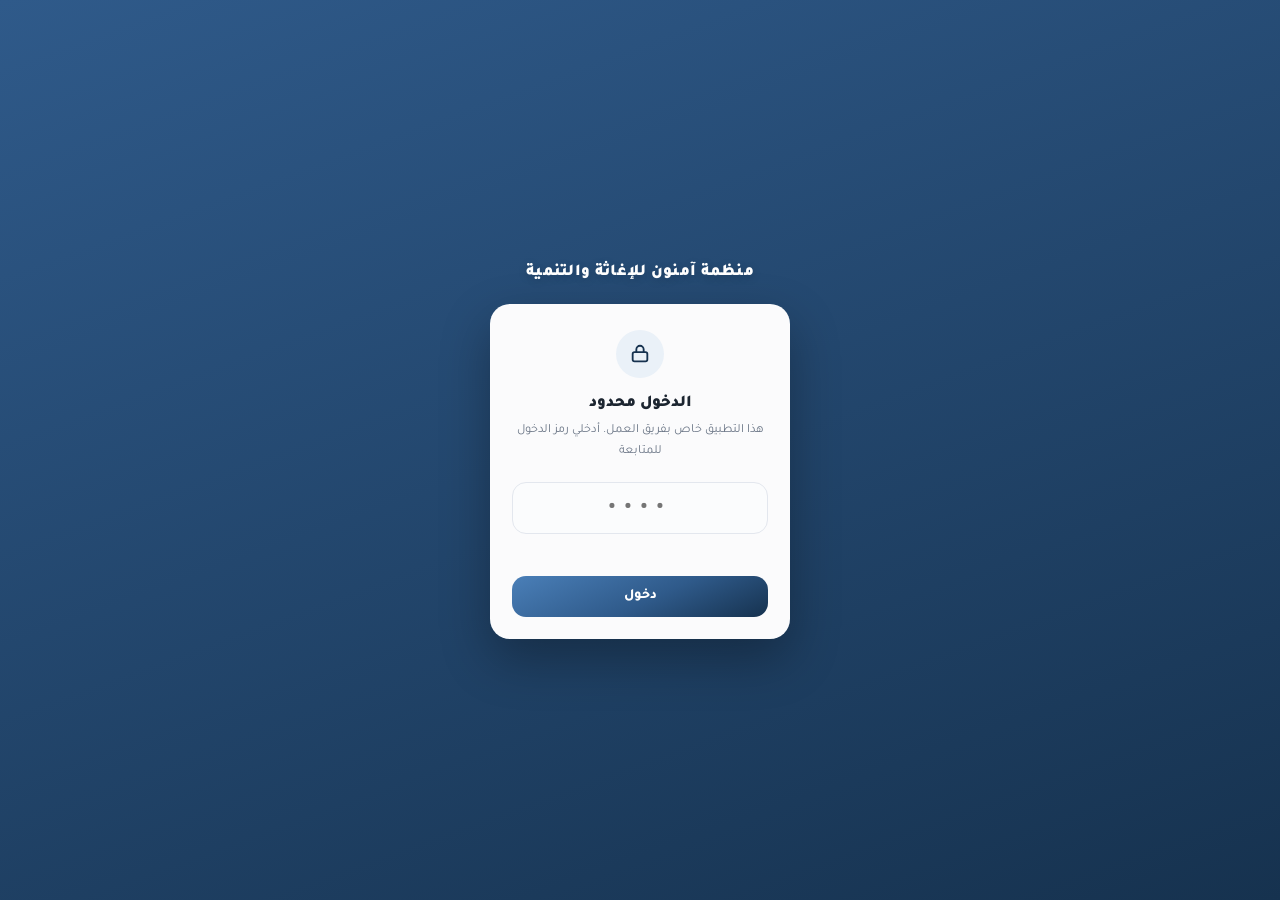
==== تطبيق/index.html @ 4a20dfb5 "Add files via upload" ====
<!DOCTYPE html>
<html lang="ar" dir="rtl">
<head>
<meta charset="UTF-8">
<meta name="viewport" content="width=device-width, initial-scale=1.0, maximum-scale=1.0, user-scalable=no, viewport-fit=cover">
<script>
  // Some Android WebView wrappers don't fully honor the viewport meta tag on
  // first paint (or after rotation), which inflates text/fields far beyond
  // their intended CSS size. Re-asserting it defensively keeps sizing correct.
  (function(){
    function lockViewport(){
      var vp = document.querySelector('meta[name="viewport"]');
      if(vp) vp.setAttribute('content', 'width=device-width, initial-scale=1.0, maximum-scale=1.0, user-scalable=no, viewport-fit=cover');
    }
    lockViewport();
    document.addEventListener('DOMContentLoaded', lockViewport);
    window.addEventListener('load', lockViewport);
    window.addEventListener('resize', lockViewport);
    window.addEventListener('orientationchange', lockViewport);
  })();
</script>
<title>سجل الحالات الاسعافية</title>
<link rel="manifest" href="./manifest.json">
<meta name="theme-color" content="#2f5a8a">
<link rel="apple-touch-icon" href="[data-uri]">
<meta name="apple-mobile-web-app-capable" content="yes">
<meta name="mobile-web-app-capable" content="yes">
<meta name="apple-mobile-web-app-status-bar-style" content="black-translucent">
<meta name="apple-mobile-web-app-title" content="سجل الحالات">
<style>
  @import url('https://fonts.googleapis.com/css2?family=Tajawal:wght@400;500;700;900&display=swap');

  :root{
    --color-primary:#2f5a8a;
    --color-primary-dark:#16324f;
    --color-primary-light:#4a7fb8;
    --color-primary-soft:#eaf1f8;
    --color-accent-gold:#b8862e;
    --color-accent-gold-soft:#faf1de;
    --color-bg:#f2f4f8;
    --color-card:#ffffff;
    --color-border:#e3e7ee;
    --color-text:#1c2530;
    --color-text-muted:#6b7686;
    --color-danger:#c1443a;
    --color-danger-soft:#fbeae8;
    --color-transfer:#a9761e;
    --color-transfer-soft:#fbf1de;
    --radius-lg:20px;
    --radius-md:14px;
    --radius-sm:10px;
    --shadow-card:0 3px 14px rgba(22,50,79,0.07), 0 1px 3px rgba(22,50,79,0.05);
    --shadow-elevated:0 18px 44px rgba(22,50,79,0.18), 0 4px 14px rgba(22,50,79,0.10);
    --shadow-focus:0 0 0 3.5px rgba(47,90,138,0.14);
    --ease-smooth:cubic-bezier(0.4,0,0.2,1);
    --ease-spring:cubic-bezier(0.32,1.3,0.44,1);
    --ease-out:cubic-bezier(0.16,1,0.3,1);
  }

  *{box-sizing:border-box;}
  html,body{margin:0;padding:0;}
  html{
    -webkit-text-size-adjust:100%;
    -moz-text-size-adjust:100%;
    -ms-text-size-adjust:100%;
    text-size-adjust:100%;
  }
  body{
    font-family:'Tajawal', 'Segoe UI', sans-serif;
    background:var(--color-bg);
    color:var(--color-text);
    min-height:100vh;
    -webkit-tap-highlight-color:transparent;
    overscroll-behavior-y:contain;
  }
  button, .radio-option, .select-trigger, .tab-btn, .dd-option{
    touch-action:manipulation;
    -webkit-tap-highlight-color:transparent;
    user-select:none;
    -webkit-user-select:none;
  }
  @media (prefers-reduced-motion: reduce){
    *{animation-duration:0.001ms !important; transition-duration:0.001ms !important;}
  }

  .app{
    max-width:520px;
    margin:0 auto;
    min-height:100vh;
    background:var(--color-bg);
    display:flex;
    flex-direction:column;
  }

  /* Header */
  .header{
    background:linear-gradient(160deg, var(--color-primary) 0%, var(--color-primary-dark) 100%);
    padding:clamp(16px,5vw,22px) clamp(14px,4.5vw,20px) clamp(18px,5vw,22px);
    color:#fff;
    position:relative;
    overflow:hidden;
    border-radius:0 0 var(--radius-lg) var(--radius-lg);
    box-shadow:0 8px 24px rgba(22,50,79,0.22);
  }
  .header::before{
    content:"";
    position:absolute;
    inset:0;
    background:
      radial-gradient(circle at 92% -12%, rgba(184,134,46,0.28), transparent 55%),
      radial-gradient(circle at -10% 110%, rgba(255,255,255,0.08), transparent 50%);
    pointer-events:none;
  }
  .header-row{
    display:flex;
    align-items:center;
    justify-content:space-between;
    gap:12px;
    position:relative;
  }
  .header-titles h1{
    margin:0;
    font-size:clamp(15.5px,4.6vw,19px);
    font-weight:900;
    letter-spacing:0.2px;
  }
  .header-titles p{
    margin:5px 0 0;
    font-size:clamp(12px,3.6vw,15px);
    font-weight:650;
    color:rgba(255, 255, 255, 0.85);
  }
  .header-badge{
    width:32px;
    height:32px;
    border-radius:50%;
    background:#fff;
    display:flex;
    align-items:center;
    justify-content:center;
    flex-shrink:0;
    box-shadow:0 3px 10px rgba(0,0,0,0.18);
    cursor:pointer;
    user-select:none;
    -webkit-tap-highlight-color:transparent;
    transition:transform 0.15s var(--ease-smooth);
  }
  .header-badge:active{transform:scale(0.92);}
  .header-badge span{
    width:8px;
    height:8px;
    border-radius:50%;
    background:var(--color-accent-gold);
  }

  /* Install-app button — hidden until the browser signals the app can be installed */
  .install-badge{
    display:none;
    align-items:center;
    gap:5px;
    background:rgba(255,255,255,0.14);
    border:1px solid rgba(255,255,255,0.32);
    color:#fff;
    font-family:inherit;
    font-size:11px;
    font-weight:700;
    padding:7px 11px;
    border-radius:999px;
    cursor:pointer;
    flex-shrink:0;
    -webkit-tap-highlight-color:transparent;
    transition:transform 0.15s var(--ease-smooth), background 0.15s var(--ease-smooth);
  }
  .install-badge.show{display:flex;}
  .install-badge:active{transform:scale(0.94); background:rgba(255,255,255,0.24);}
  .install-badge svg{width:14px; height:14px; flex-shrink:0;}

  /* Bottom navigation (thumb-reach, native-app pattern) */
  .bottom-nav{
    position:fixed;
    bottom:0;
    left:0;
    right:0;
    max-width:520px;
    margin:0 auto;
    display:flex;
    gap:4px;
    background:rgba(255,255,255,0.96);
    backdrop-filter:blur(14px);
    -webkit-backdrop-filter:blur(14px);
    border-top:1px solid var(--color-border);
    box-shadow:0 -8px 28px rgba(22,50,79,0.12);
    padding:7px 10px calc(7px + env(safe-area-inset-bottom));
    z-index:80;
  }
  .tab-indicator{
    position:absolute;
    top:6px;
    bottom:6px;
    left:0;
    width:0;
    border-radius:14px;
    background:var(--color-primary-soft);
    transition:transform 0.32s var(--ease-spring), width 0.32s var(--ease-spring);
    will-change:transform;
    z-index:0;
  }
  .tab-btn{
    flex:1;
    position:relative;
    z-index:1;
    display:flex;
    flex-direction:column;
    align-items:center;
    justify-content:center;
    gap:2px;
    border:none;
    background:transparent;
    color:var(--color-text-muted);
    font-family:inherit;
    font-size:9.5px;
    font-weight:700;
    padding:6px 4px 5px;
    border-radius:14px;
    cursor:pointer;
    transition:color 0.25s var(--ease-smooth), transform 0.15s var(--ease-smooth);
  }
  .tab-btn svg{
    width:18px;
    height:18px;
    stroke:currentColor;
    transition:transform 0.28s var(--ease-spring);
  }
  .tab-btn:active{transform:scale(0.94);}
  .tab-btn.active{color:var(--color-primary-dark);}
  .tab-btn.active svg{transform:translateY(-1px) scale(1.05);}

  /* Body */
  .body{
    flex:1;
    padding:clamp(16px,4.6vw,20px) clamp(12px,3.6vw,16px) calc(88px + env(safe-area-inset-bottom));
    position:relative;
    overflow-x:hidden;
  }
  .screen{display:none;}
  .screen.active{
    display:block;
    animation:screen-in-fade 0.3s var(--ease-out);
  }
  .screen.active.dir-forward{animation:screen-in-forward 0.32s var(--ease-out);}
  .screen.active.dir-back{animation:screen-in-back 0.32s var(--ease-out);}
  @keyframes screen-in-fade{
    from{opacity:0; transform:translateY(10px);}
    to{opacity:1; transform:translateY(0);}
  }
  @keyframes screen-in-forward{
    from{opacity:0; transform:translateX(-18px);}
    to{opacity:1; transform:translateX(0);}
  }
  @keyframes screen-in-back{
    from{opacity:0; transform:translateX(18px);}
    to{opacity:1; transform:translateX(0);}
  }

  .card{
    background:var(--color-card);
    border:1px solid var(--color-border);
    border-radius:var(--radius-lg);
    padding:clamp(16px,4.6vw,20px) clamp(14px,4vw,18px);
    box-shadow:var(--shadow-card);
    transition:box-shadow 0.2s var(--ease-smooth);
  }

  .field{margin-bottom:14px;}
  .field:last-child{margin-bottom:0;}
  .field-label{
    display:block;
    font-size:clamp(10.5px,2.9vw,11.5px);
    font-weight:700;
    color:var(--color-primary-dark);
    margin-bottom:6px;
    letter-spacing:0.1px;
  }
  .field input[type="text"],
  .field input[type="number"],
  .field input[type="date"],
  .field select,
  .field textarea{
    width:100%;
    font-family:inherit;
    font-size:clamp(12px,3.3vw,13.5px);
    color:var(--color-text);
    background:#fbfcfd;
    border:1.5px solid var(--color-border);
    border-radius:var(--radius-md);
    padding:clamp(8px,2.4vw,10px) clamp(9px,2.6vw,11px);
    outline:none;
    transition:border-color 0.18s var(--ease-smooth), background 0.18s var(--ease-smooth), box-shadow 0.18s var(--ease-smooth);
  }
  .field textarea{resize:vertical; min-height:64px; line-height:1.5;}
  .field input:focus,
  .field select:focus,
  .field textarea:focus{
    border-color:var(--color-primary);
    background:#fff;
    box-shadow:var(--shadow-focus);
  }
  .field select{
    appearance:none;
    -webkit-appearance:none;
    background-image:url("data:image/svg+xml,%3Csvg xmlns='http://www.w3.org/2000/svg' width='14' height='9' viewBox='0 0 14 9'%3E%3Cpath d='M1 1L7 7L13 1' stroke='%236b7686' stroke-width='1.8' fill='none' stroke-linecap='round' stroke-linejoin='round'/%3E%3C/svg%3E");
    background-repeat:no-repeat;
    background-position:left 13px center;
    padding-left:34px;
  }

  /* ---------- custom select trigger (replaces native <select> UI) ---------- */
  .select-trigger{
    width:100%;
    display:flex;
    align-items:center;
    justify-content:space-between;
    gap:10px;
    font-family:inherit;
    font-size:clamp(12px,3.3vw,13.5px);
    text-align:right;
    color:var(--color-text);
    background:#fbfcfd;
    border:1.5px solid var(--color-border);
    border-radius:var(--radius-md);
    padding:clamp(8px,2.4vw,10px) clamp(9px,2.6vw,11px);
    cursor:pointer;
    transition:border-color 0.2s var(--ease-smooth), background 0.2s var(--ease-smooth),
               box-shadow 0.2s var(--ease-smooth), transform 0.12s var(--ease-smooth);
  }
  .select-trigger:active{transform:scale(0.99);}
  .select-trigger.open{
    border-color:var(--color-primary);
    background:#fff;
    box-shadow:var(--shadow-focus);
  }
  .select-trigger .st-value{
    flex:1;
    overflow:hidden;
    text-overflow:ellipsis;
    white-space:nowrap;
    font-weight:500;
  }
  .select-trigger .st-value.placeholder{
    color:var(--color-text-muted);
    font-weight:400;
  }
  .select-trigger .st-chevron{
    width:14px;
    height:9px;
    flex-shrink:0;
    background-image:url("data:image/svg+xml,%3Csvg xmlns='http://www.w3.org/2000/svg' width='14' height='9' viewBox='0 0 14 9'%3E%3Cpath d='M1 1L7 7L13 1' stroke='%236b7686' stroke-width='1.8' fill='none' stroke-linecap='round' stroke-linejoin='round'/%3E%3C/svg%3E");
    background-repeat:no-repeat;
    background-position:center;
    transition:transform 0.28s var(--ease-smooth);
  }
  .select-trigger.open .st-chevron{transform:rotate(180deg);}

  /* ---------- free-text combo field (typeable input + separate arrow field showing saved suggestions) ---------- */
  .combo-input-wrap{
    position:relative;
    display:flex;
    align-items:stretch;
    gap:8px;
  }
  .field .combo-input-wrap input[type="text"]{
    flex:1 1 auto;
    min-width:0;
  }
  .combo-arrow-btn{
    position:static;
    flex:0 0 auto;
    width:46px;
    border:1.5px solid var(--color-border);
    background:#fbfcfd;
    cursor:pointer;
    display:flex;
    align-items:center;
    justify-content:center;
    border-radius:var(--radius-md);
    padding:0;
    transition:border-color 0.18s var(--ease-smooth), background 0.18s var(--ease-smooth), box-shadow 0.18s var(--ease-smooth);
  }
  .combo-arrow-btn:active{background:var(--color-primary-soft); transform:scale(0.97);}
  .combo-arrow-btn.open{
    border-color:var(--color-primary);
    background:#fff;
    box-shadow:var(--shadow-focus);
  }
  .combo-arrow-btn .st-chevron{
    width:16px;
    height:11px;
    flex-shrink:0;
    background-image:url("data:image/svg+xml,%3Csvg xmlns='http://www.w3.org/2000/svg' width='16' height='11' viewBox='0 0 16 11'%3E%3Cpath d='M1 1L8 8L15 1' stroke='%232f5a8a' stroke-width='2.4' fill='none' stroke-linecap='round' stroke-linejoin='round'/%3E%3C/svg%3E");
    background-repeat:no-repeat;
    background-position:center;
    transition:transform 0.28s var(--ease-smooth);
  }
  .combo-arrow-btn.open .st-chevron{transform:rotate(180deg);}

  /* ---------- inline anchored dropdown (attached to its field, no popup / no search) ---------- */
  .field{position:relative;}
  .dd-panel{
    position:absolute;
    bottom:calc(100% + 6px);
    top:auto;
    left:0;
    right:0;
    background:var(--color-card);
    border:1.5px solid var(--color-border);
    border-radius:var(--radius-md);
    box-shadow:var(--shadow-elevated);
    z-index:60;
    max-height:0;
    opacity:0;
    overflow:hidden;
    pointer-events:none;
    transform:translateY(6px) scaleY(0.96);
    transform-origin:bottom center;
    transition:max-height 0.24s var(--ease-out), opacity 0.18s var(--ease-smooth), transform 0.22s var(--ease-spring);
  }
  .dd-panel.open{
    max-height:252px;
    opacity:1;
    pointer-events:auto;
    transform:translateY(0) scaleY(1);
    overflow-y:auto;
    -webkit-overflow-scrolling:touch;
  }
  .dd-list{padding:6px;}
  .dd-option{
    display:flex;
    align-items:center;
    justify-content:space-between;
    gap:10px;
    padding:10px 10px;
    border-radius:var(--radius-sm);
    font-size:13.5px;
    font-weight:600;
    color:var(--color-text);
    cursor:pointer;
    transition:background 0.15s var(--ease-smooth), transform 0.1s var(--ease-smooth);
  }
  .dd-option:active{transform:scale(0.98);}
  .dd-option.selected{
    background:var(--color-primary-soft);
    color:var(--color-primary-dark);
    font-weight:800;
  }
  .dd-option .st-check{
    width:15px;
    height:15px;
    flex-shrink:0;
    color:var(--color-primary);
    font-weight:900;
    font-size:14px;
    display:flex;
    align-items:center;
    justify-content:center;
    opacity:0;
    transform:scale(0.5);
    transition:opacity 0.15s var(--ease-smooth), transform 0.2s var(--ease-spring);
  }
  .dd-option.selected .st-check{opacity:1; transform:scale(1);}

  .radio-group{
    display:flex;
    flex-wrap:wrap;
    justify-content:space-between;
    gap:8px;
  }
  .radio-option{
    flex:1 1 84px;
    min-width:0;
    display:flex;
    align-items:center;
    justify-content:center;
    gap:6px;
    padding:clamp(7px,2.2vw,9px) clamp(3px,1.2vw,5px);
    border:1.5px solid var(--color-border);
    border-radius:var(--radius-md);
    cursor:pointer;
    font-size:clamp(11px,3.1vw,12.5px);
    font-weight:700;
    color:var(--color-text-muted);
    background:#fbfcfd;
    transition:border-color 0.2s var(--ease-smooth), background 0.2s var(--ease-smooth),
               color 0.2s var(--ease-smooth), box-shadow 0.2s var(--ease-smooth),
               transform 0.12s var(--ease-smooth);
  }
  .radio-option:active{transform:scale(0.96);}
  .radio-option input{accent-color:var(--color-primary); width:13px; height:13px; margin:0;}
  .radio-option.checked{
    border-color:var(--color-primary);
    background:var(--color-primary-soft);
    color:var(--color-primary-dark);
    box-shadow:var(--shadow-focus);
  }

  /* ---------- shift filter chips (records screen) — same visual style as the shift radio-options ---------- */
  .filter-chip-row{
    display:flex;
    flex-wrap:wrap;
    gap:8px;
    margin-bottom:14px;
  }
  .filter-chip-row .radio-option{
    flex:0 1 auto;
    padding:clamp(7px,2.2vw,9px) clamp(12px,3.2vw,16px);
  }

  .field-hint{
    font-size:11.5px;
    color:var(--color-text-muted);
    margin-top:6px;
  }

  .transfer-field{
    margin-top:16px;
  }

  .btn{
    width:100%;
    font-family:inherit;
    font-size:clamp(13.5px,3.8vw,15px);
    font-weight:800;
    padding:clamp(12px,3.4vw,14px);
    border-radius:var(--radius-md);
    border:none;
    cursor:pointer;
    display:flex;
    align-items:center;
    justify-content:center;
    gap:8px;
    transition:filter 0.15s var(--ease-smooth), transform 0.12s var(--ease-smooth), box-shadow 0.2s var(--ease-smooth);
  }
  .btn:active{transform:scale(0.98);}
  .btn-save{
    background:linear-gradient(155deg, var(--color-primary-light) 0%, var(--color-primary) 55%, var(--color-primary-dark) 100%);
    color:#fff;
    margin-top:22px;
    box-shadow:0 8px 20px rgba(22,50,79,0.28);
  }
  .btn-save:hover{filter:brightness(1.06);}
  .btn-save:active{box-shadow:0 4px 10px rgba(22,50,79,0.24);}
  .btn-save:disabled{opacity:0.6; cursor:not-allowed; box-shadow:none;}

  .footer-row{
    display:flex;
    align-items:center;
    justify-content:space-between;
    gap:12px;
    margin-top:16px;
    flex-wrap:wrap;
  }
  .btn-export{
    flex:1;
    min-width:150px;
    background:#fff;
    color:var(--color-accent-gold);
    border:1.5px solid var(--color-accent-gold);
    font-size:clamp(12px,3.4vw,13.5px);
    padding:clamp(9px,2.6vw,11px) clamp(8px,2.4vw,10px);
  }
  .btn-export:hover{background:var(--color-accent-gold-soft);}
  .count-pill{
    font-size:12px;
    font-weight:700;
    color:var(--color-text-muted);
    white-space:nowrap;
  }
  .count-pill b{color:var(--color-primary-dark); font-size:14px;}

  .export-note{
    font-size:11px;
    color:var(--color-text-muted);
    text-align:center;
    margin-top:10px;
    line-height:1.6;
  }

  .toast{
    position:fixed;
    bottom:calc(84px + env(safe-area-inset-bottom));
    left:50%;
    transform:translateX(-50%) translateY(16px) scale(0.96);
    background:var(--color-primary-dark);
    color:#fff;
    font-size:13.5px;
    font-weight:700;
    padding:13px 24px;
    border-radius:999px;
    box-shadow:0 10px 28px rgba(22,50,79,0.35);
    opacity:0;
    pointer-events:none;
    transition:opacity 0.28s var(--ease-smooth), transform 0.28s var(--ease-spring);
    z-index:90;
    white-space:nowrap;
    max-width:90vw;
    overflow:hidden;
    text-overflow:ellipsis;
  }
  .toast.show{
    opacity:1;
    transform:translateX(-50%) translateY(0) scale(1);
  }

  /* ---------- success micro-interaction (brief checkmark burst after saving) ---------- */
  .success-burst{
    position:fixed;
    inset:0;
    z-index:500;
    display:flex;
    flex-direction:column;
    align-items:center;
    justify-content:center;
    gap:14px;
    background:rgba(10,16,24,0);
    pointer-events:none;
    opacity:0;
    transition:opacity 0.25s var(--ease-smooth), background 0.25s var(--ease-smooth);
  }
  .success-burst.show{
    opacity:1;
    background:rgba(10,16,24,0.28);
  }
  .success-burst-circle{
    width:78px;
    height:78px;
    border-radius:50%;
    background:linear-gradient(150deg, var(--color-primary-light) 0%, var(--color-primary) 60%, var(--color-primary-dark) 100%);
    display:flex;
    align-items:center;
    justify-content:center;
    box-shadow:0 14px 32px rgba(22,50,79,0.35);
    transform:scale(0.5);
    transition:transform 0.4s var(--ease-spring);
  }
  .success-burst.show .success-burst-circle{transform:scale(1);}
  .success-burst-circle svg{width:38px; height:38px;}
  .success-burst-check{
    stroke-dasharray:24;
    stroke-dashoffset:24;
    transition:stroke-dashoffset 0.35s var(--ease-out) 0.15s;
  }
  .success-burst.show .success-burst-check{stroke-dashoffset:0;}
  .success-burst-text{
    color:#fff;
    font-size:14px;
    font-weight:800;
    opacity:0;
    transform:translateY(4px);
    transition:opacity 0.3s var(--ease-smooth) 0.2s, transform 0.3s var(--ease-smooth) 0.2s;
  }
  .success-burst.show .success-burst-text{opacity:1; transform:translateY(0);}

  /* ---------- guaranteed export preview overlay (works even when native download/share fails inside a wrapped APK) ---------- */
  .export-preview-overlay{
    display:none;
    position:fixed;
    inset:0;
    background:rgba(10,16,24,0.94);
    backdrop-filter:blur(4px);
    z-index:400;
    flex-direction:column;
    opacity:0;
    transition:opacity 0.2s var(--ease-smooth);
  }
  .export-preview-overlay.show{display:flex;}
  .export-preview-overlay.show.in{opacity:1;}
  .export-preview-head{
    flex-shrink:0;
    display:flex;
    align-items:center;
    justify-content:space-between;
    padding:14px 16px;
    color:#fff;
  }
  .export-preview-head h2{margin:0; font-size:15px; font-weight:800;}
  .export-preview-close{
    background:rgba(255,255,255,0.14);
    border:none;
    color:#fff;
    width:32px;
    height:32px;
    border-radius:50%;
    font-size:15px;
    cursor:pointer;
    flex-shrink:0;
  }
  .export-preview-body{
    flex:1;
    min-height:0;
    display:flex;
    align-items:center;
    justify-content:center;
    padding:8px 14px;
    overflow:auto;
  }
  .export-preview-body img{
    max-width:100%;
    max-height:100%;
    border-radius:10px;
    box-shadow:0 10px 30px rgba(0,0,0,0.4);
  }
  .export-preview-body textarea{
    width:100%;
    height:100%;
    min-height:280px;
    resize:none;
    font-family:'Courier New', monospace;
    font-size:12.5px;
    direction:ltr;
    text-align:left;
    padding:14px;
    border-radius:10px;
    border:none;
    background:#fff;
    color:#1f2a22;
  }
  .export-preview-foot{
    flex-shrink:0;
    padding:14px 16px 22px;
    display:flex;
    flex-direction:column;
    gap:10px;
  }
  .export-preview-hint{
    color:rgba(255,255,255,0.82);
    font-size:12.5px;
    text-align:center;
    line-height:1.7;
  }
  .export-preview-actions{
    display:flex;
    gap:10px;
  }
  .export-preview-actions .btn{
    flex:1;
    margin:0;
  }
  .btn-preview-secondary{
    background:rgba(255,255,255,0.14);
    color:#fff;
  }

  /* ---------- group switcher (top of registration form) ---------- */
  .group-switch-card{
    background:var(--color-card);
    border:1px solid var(--color-border);
    border-radius:var(--radius-lg);
    padding:clamp(12px,3.6vw,14px) clamp(12px,3.6vw,14px) clamp(13px,4vw,16px);
    box-shadow:var(--shadow-card);
    margin-bottom:14px;
  }
  .group-switch-label{
    font-size:clamp(11.5px,3.1vw,12.5px);
    font-weight:700;
    color:var(--color-primary-dark);
    margin-bottom:10px;
  }
  .group-switch-grid{
    display:grid;
    grid-template-columns:1fr 1fr;
    gap:10px;
  }
  .group-box{
    display:flex;
    flex-direction:column;
    align-items:center;
    justify-content:center;
    gap:8px;
    text-align:center;
    padding:clamp(12px,3.6vw,16px) clamp(6px,2vw,8px);
    border-radius:var(--radius-md);
    border:1.5px solid var(--color-border);
    background:#fbfcfd;
    cursor:pointer;
    font-family:inherit;
    min-height:70px;
    transition:border-color 0.2s var(--ease-smooth), background 0.2s var(--ease-smooth),
               transform 0.12s var(--ease-smooth), box-shadow 0.2s var(--ease-smooth);
  }
  .group-box:active{transform:scale(0.97);}
  .group-box-check{
    width:20px;
    height:20px;
    border-radius:50%;
    border:1.5px solid var(--color-border);
    background:#fff;
    flex-shrink:0;
    display:flex;
    align-items:center;
    justify-content:center;
    color:#fff;
    font-size:11px;
    font-weight:900;
  }
  .group-box-title{
    font-size:clamp(12px,3.4vw,13px);
    font-weight:800;
    color:var(--color-text);
    line-height:1.35;
  }
  .group-box.active{
    border-color:var(--color-primary);
    background:var(--color-primary-soft);
    box-shadow:var(--shadow-focus);
  }
  .group-box.active .group-box-title{color:var(--color-primary-dark);}
  .group-box.active .group-box-check{
    border-color:var(--color-primary);
    background:var(--color-primary);
  }

  /* ---------- small sub-tabs (group filter on records / stats screens) ---------- */
  .subtabs{
    display:flex;
    gap:8px;
    margin-bottom:14px;
    flex-wrap:wrap;
  }
  .subtab-btn{
    flex:1;
    min-width:88px;
    border:1.5px solid var(--color-border);
    background:#fff;
    color:var(--color-text-muted);
    font-family:inherit;
    font-weight:800;
    font-size:12px;
    padding:9px 6px;
    border-radius:999px;
    cursor:pointer;
    transition:border-color 0.2s var(--ease-smooth), background 0.2s var(--ease-smooth), color 0.2s var(--ease-smooth), transform 0.12s var(--ease-smooth);
  }
  .subtab-btn:active{transform:scale(0.96);}
  .subtab-btn.active{
    background:var(--color-primary);
    border-color:var(--color-primary);
    color:#fff;
    box-shadow:0 4px 12px rgba(22,50,79,0.24);
  }
  .tag-chip.group-tag{
    background:var(--color-accent-gold-soft);
    color:var(--color-accent-gold);
    font-weight:800;
  }

  /* Stats screen */
  .stat-grid{
    display:grid;
    grid-template-columns:repeat(2,1fr);
    gap:10px;
    margin-bottom:16px;
  }
  .stat-tile{
    background:var(--color-card);
    border:1px solid var(--color-border);
    border-radius:var(--radius-md);
    padding:14px 12px;
    box-shadow:var(--shadow-card);
    transition:transform 0.15s var(--ease-smooth);
  }
  .stat-tile.total{
    grid-column:1 / -1;
    background:linear-gradient(150deg, var(--color-primary-light) 0%, var(--color-primary) 55%, var(--color-primary-dark) 100%);
    color:#fff;
    display:flex;
    align-items:center;
    justify-content:space-between;
    box-shadow:0 8px 20px rgba(22,50,79,0.24);
  }
  .stat-tile.total .stat-num{color:#fff; font-size:32px;}
  .stat-tile.total .stat-label{color:rgba(255,255,255,0.85);}
  .stat-num{
    font-size:24px;
    font-weight:900;
    color:var(--color-primary-dark);
    line-height:1.1;
  }
  .stat-label{
    font-size:12px;
    font-weight:600;
    color:var(--color-text-muted);
    margin-top:4px;
  }
  .stat-tile.healed .stat-num{color:var(--color-primary);}
  .stat-tile.transfer .stat-num{color:var(--color-transfer);}
  .stat-tile.rejected .stat-num{color:var(--color-danger);}

  .status-grid{
    grid-template-columns:repeat(3,1fr);
    gap:8px;
  }
  .status-grid .status-square{
    aspect-ratio:1/1.05;
    display:flex;
    flex-direction:column;
    align-items:center;
    justify-content:center;
    text-align:center;
    padding:8px 6px;
  }
  .status-grid .status-square .stat-num{font-size:22px;}
  .status-grid .status-square .stat-label{margin-top:5px;}
  .status-square-pct{
    margin-top:6px;
    font-size:11px;
    font-weight:800;
    color:#fff;
    padding:2px 9px;
    border-radius:999px;
  }

  .donut-card{
    display:flex;
    flex-direction:column;
    align-items:center;
    gap:18px;
    padding:22px 18px;
  }
  .donut-chart-holder{
    position:relative;
    flex-shrink:0;
    line-height:0;
  }
  .donut-center{
    position:absolute;
    inset:0;
    display:flex;
    flex-direction:column;
    align-items:center;
    justify-content:center;
  }
  .donut-center-num{
    font-size:28px;
    font-weight:900;
    color:var(--color-primary-dark);
    line-height:1.1;
  }
  .donut-center-label{
    font-size:11px;
    font-weight:700;
    color:var(--color-text-muted);
    margin-top:2px;
  }
  .donut-legend{
    display:flex;
    flex-direction:column;
    gap:11px;
    width:100%;
  }
  .donut-legend-row{
    display:flex;
    align-items:center;
    gap:9px;
    font-size:13.5px;
  }
  .donut-legend-dot{
    width:12px;
    height:12px;
    border-radius:50%;
    flex-shrink:0;
  }
  .donut-legend-label{
    flex:1;
    font-weight:700;
    color:var(--color-text);
    overflow:hidden;
    text-overflow:ellipsis;
    white-space:nowrap;
  }
  .donut-legend-value{
    font-weight:800;
    color:var(--color-primary-dark);
    white-space:nowrap;
    min-width:22px;
    text-align:center;
  }
  .donut-legend-pct{
    font-weight:800;
    font-size:12px;
    color:#fff;
    padding:3px 9px;
    border-radius:999px;
    min-width:46px;
    text-align:center;
    white-space:nowrap;
    flex-shrink:0;
  }

  .section-title{
    font-size:14px;
    font-weight:800;
    color:var(--color-primary-dark);
    margin:22px 0 10px;
    display:flex;
    align-items:center;
    gap:8px;
  }
  .section-title::before{
    content:"";
    width:4px;
    height:15px;
    background:var(--color-accent-gold);
    border-radius:3px;
    display:inline-block;
  }

  .bar-list{
    background:var(--color-card);
    border:1px solid var(--color-border);
    border-radius:var(--radius-lg);
    padding:14px 16px;
    box-shadow:var(--shadow-card);
  }
  .bar-row{margin-bottom:14px;}
  .bar-row:last-child{margin-bottom:0;}
  .bar-row-top{
    display:flex;
    justify-content:space-between;
    align-items:baseline;
    margin-bottom:6px;
    gap:10px;
  }
  .bar-row-name{
    font-size:13.5px;
    font-weight:700;
    color:var(--color-text);
    overflow:hidden;
    text-overflow:ellipsis;
    white-space:nowrap;
  }
  .bar-row-count{
    font-size:13px;
    font-weight:800;
    color:var(--color-primary-dark);
    flex-shrink:0;
  }
  .bar-track{
    height:8px;
    background:var(--color-primary-soft);
    border-radius:99px;
    overflow:hidden;
  }
  .bar-fill{
    height:100%;
    background:linear-gradient(90deg, var(--color-primary) 0%, var(--color-accent-gold) 100%);
    border-radius:99px;
    transition:width 0.4s ease;
  }

  .empty-state{
    text-align:center;
    padding:40px 20px;
    color:var(--color-text-muted);
  }
  .empty-state .emoji{font-size:34px; margin-bottom:10px;}
  .empty-state p{font-size:13.5px; margin:0; line-height:1.7;}

  .stats-refresh-row{
    display:flex;
    justify-content:flex-end;
    margin-bottom:10px;
  }
  .btn-refresh{
    background:transparent;
    border:none;
    color:var(--color-primary-dark);
    font-family:inherit;
    font-size:12.5px;
    font-weight:700;
    cursor:pointer;
    display:flex;
    align-items:center;
    gap:5px;
    padding:6px 4px;
  }

  .loading-row{
    display:flex;
    align-items:center;
    justify-content:center;
    padding:30px;
    color:var(--color-text-muted);
    font-size:13px;
    gap:8px;
  }
  .spinner{
    width:15px; height:15px;
    border:2px solid var(--color-border);
    border-top-color:var(--color-primary);
    border-radius:50%;
    animation:spin 0.7s linear infinite;
  }
  @keyframes spin{to{transform:rotate(360deg);}}

  /* Records screen */
  .records-count-pill{
    font-size:12.5px;
    font-weight:700;
    color:var(--color-text-muted);
  }
  .records-count-pill b{color:var(--color-primary-dark); font-size:14px;}

  .record-card{
    background:var(--color-card);
    border:1px solid var(--color-border);
    border-radius:var(--radius-lg);
    padding:16px;
    box-shadow:var(--shadow-card);
    margin-bottom:12px;
    transition:box-shadow 0.2s var(--ease-smooth);
  }
  .record-top{
    display:flex;
    align-items:center;
    justify-content:space-between;
    gap:10px;
    margin-bottom:8px;
  }
  .record-name-wrap{
    display:flex;
    align-items:center;
    gap:8px;
  }
  .record-name{
    font-size:15px;
    font-weight:800;
    color:var(--color-text);
  }
  .record-badge{
    font-size:11px;
    font-weight:800;
    color:var(--color-primary-dark);
    background:var(--color-primary-soft);
    padding:3px 9px;
    border-radius:999px;
    flex-shrink:0;
  }
  .record-date{
    font-size:12px;
    font-weight:600;
    color:var(--color-text-muted);
    flex-shrink:0;
  }
  .record-diagnosis{
    font-size:13.5px;
    color:var(--color-text-muted);
    margin-bottom:12px;
    line-height:1.6;
  }
  .record-diagnosis b{color:var(--color-text); font-weight:700;}
  .record-tags{
    display:flex;
    gap:8px;
    flex-wrap:wrap;
    margin-bottom:14px;
  }
  .tag-chip{
    font-size:12px;
    font-weight:700;
    padding:5px 12px;
    border-radius:999px;
    border:1.5px solid var(--color-border);
    color:var(--color-text-muted);
    background:#fbfcfd;
  }
  .tag-chip.status-healed{border-color:var(--color-primary); color:var(--color-primary-dark); background:var(--color-primary-soft);}
  .tag-chip.status-transfer{border-color:var(--color-transfer); color:var(--color-transfer); background:var(--color-transfer-soft);}
  .tag-chip.status-rejected{border-color:var(--color-danger); color:var(--color-danger); background:var(--color-danger-soft);}

  .record-actions{
    display:flex;
    gap:10px;
  }
  .btn-small{
    flex:1;
    font-family:inherit;
    font-size:13px;
    font-weight:800;
    padding:10px;
    border-radius:var(--radius-md);
    border:1.5px solid;
    cursor:pointer;
    display:flex;
    align-items:center;
    justify-content:center;
    gap:6px;
    background:#fff;
    transition:filter 0.15s var(--ease-smooth), transform 0.12s var(--ease-smooth);
  }
  .btn-small:active{transform:scale(0.97);}
  .btn-delete{border-color:var(--color-danger); color:var(--color-danger);}
  .btn-delete:hover{background:var(--color-danger-soft);}
  .btn-edit{border-color:var(--color-primary); color:var(--color-primary-dark);}
  .btn-edit:hover{background:var(--color-primary-soft);}

  .edit-banner{
    display:none;
    align-items:center;
    justify-content:space-between;
    gap:10px;
    background:var(--color-accent-gold-soft);
    border:1.5px solid var(--color-accent-gold);
    color:#7a5c14;
    font-size:12.5px;
    font-weight:700;
    padding:10px 14px;
    border-radius:var(--radius-md);
    margin-bottom:16px;
  }
  .edit-banner button{
    background:transparent;
    border:none;
    color:#7a5c14;
    font-weight:800;
    font-size:12.5px;
    cursor:pointer;
    text-decoration:underline;
    font-family:inherit;
    padding:0;
  }

  /* Hidden admin panel (field options) */
  .admin-overlay{
    display:none;
    position:fixed;
    inset:0;
    background:rgba(10,16,24,0.6);
    backdrop-filter:blur(3px);
    z-index:200;
    align-items:flex-end;
    justify-content:center;
  }
  .admin-overlay.show{display:flex;}
  .admin-panel{
    width:100%;
    max-width:520px;
    max-height:88vh;
    background:var(--color-bg);
    border-radius:22px 22px 0 0;
    display:flex;
    flex-direction:column;
    overflow:hidden;
    box-shadow:0 -12px 40px rgba(22,50,79,0.28);
    animation:admin-slide-up 0.26s var(--ease-out);
  }
  @keyframes admin-slide-up{
    from{transform:translateY(28px); opacity:0;}
    to{transform:translateY(0); opacity:1;}
  }
  /* backup panel: centered pop-in modal instead of the shared bottom-sheet style */
  #backupOverlay{align-items:center; padding:20px;}
  #backupOverlay .admin-panel{
    max-height:85vh;
    border-radius:22px;
    box-shadow:0 20px 60px rgba(22,50,79,0.35);
    animation:backup-pop-in 0.24s var(--ease-out);
  }
  @keyframes backup-pop-in{
    from{transform:scale(0.94) translateY(10px); opacity:0;}
    to{transform:scale(1) translateY(0); opacity:1;}
  }
  .admin-header{
    background:linear-gradient(155deg, var(--color-primary) 0%, var(--color-primary-dark) 100%);
    color:#fff;
    padding:16px 18px;
    display:flex;
    align-items:center;
    justify-content:space-between;
    flex-shrink:0;
  }
  .admin-header h2{
    margin:0;
    font-size:16px;
    font-weight:800;
  }
  .admin-close{
    background:rgba(255,255,255,0.16);
    border:none;
    color:#fff;
    width:30px;
    height:30px;
    border-radius:50%;
    font-size:14px;
    cursor:pointer;
    display:flex;
    align-items:center;
    justify-content:center;
  }
  .admin-body{
    flex:1;
    overflow-y:auto;
    padding:16px 18px 6px;
  }
  .admin-section{
    background:var(--color-card);
    border:1px solid var(--color-border);
    border-radius:var(--radius-md);
    padding:14px;
    margin-bottom:14px;
  }
  .admin-section-title{
    font-size:13px;
    font-weight:800;
    color:var(--color-primary-dark);
    margin-bottom:10px;
  }
  .admin-section-title-row{
    display:flex;
    align-items:center;
    justify-content:space-between;
    gap:8px;
    margin-bottom:10px;
  }
  .admin-section-title-row .admin-section-title{margin-bottom:0;}
  .admin-reset-btn{
    flex-shrink:0;
    font-family:inherit;
    font-size:11px;
    font-weight:700;
    color:var(--color-primary);
    background:var(--color-primary-soft);
    border:1px solid var(--color-border);
    border-radius:999px;
    padding:5px 10px;
    cursor:pointer;
    white-space:nowrap;
  }
  .admin-reset-btn:active{transform:scale(0.96);}
  .admin-chip-list{
    display:flex;
    flex-direction:column;
    gap:8px;
    margin-bottom:12px;
    min-height:24px;
    max-height:216px;
    overflow-y:auto;
    -webkit-overflow-scrolling:touch;
    overscroll-behavior:contain;
    padding-right:3px;
  }
  .admin-empty-hint{
    font-size:12px;
    color:var(--color-text-muted);
  }
  .admin-option-row{
    display:flex;
    align-items:center;
    gap:8px;
    font-size:12.5px;
    font-weight:700;
    color:var(--color-primary-dark);
    background:var(--color-primary-soft);
    border:1px solid var(--color-border);
    padding:7px 8px 7px 12px;
    border-radius:var(--radius-sm);
  }
  .admin-option-order{
    width:20px;
    height:20px;
    border-radius:50%;
    background:#fff;
    color:var(--color-primary-dark);
    font-size:10.5px;
    font-weight:800;
    display:flex;
    align-items:center;
    justify-content:center;
    flex-shrink:0;
  }
  .admin-option-text{
    flex:1;
    overflow:hidden;
    text-overflow:ellipsis;
    white-space:nowrap;
  }
  .admin-option-text-input{
    flex:1;
    min-width:0;
    font-family:inherit;
    font-size:12.5px;
    font-weight:700;
    color:var(--color-primary-dark);
    background:#fff;
    border:1.5px solid transparent;
    border-radius:6px;
    padding:5px 7px;
    outline:none;
    transition:border-color 0.18s var(--ease-smooth);
  }
  .admin-option-text-input:focus{
    border-color:var(--color-primary);
    box-shadow:var(--shadow-focus);
  }
  .admin-option-actions{
    display:flex;
    align-items:center;
    gap:5px;
    flex-shrink:0;
  }
  .admin-move-btn,
  .admin-remove-btn{
    background:#fff;
    border:1px solid var(--color-border);
    color:var(--color-primary-dark);
    width:24px;
    height:24px;
    border-radius:7px;
    font-size:11px;
    cursor:pointer;
    display:flex;
    align-items:center;
    justify-content:center;
    flex-shrink:0;
    padding:0;
  }
  .admin-move-btn:disabled{
    opacity:0.3;
    cursor:not-allowed;
  }
  .admin-remove-btn{
    border-color:var(--color-danger);
    color:var(--color-danger);
  }
  .admin-add-row{
    display:flex;
    gap:8px;
  }
  .admin-add-row input{
    flex:1;
    font-family:inherit;
    font-size:13px;
    border:1.5px solid var(--color-border);
    border-radius:var(--radius-sm);
    padding:9px 10px;
    outline:none;
    background:#fbfcfd;
  }
  .admin-add-row input:focus{border-color:var(--color-primary); background:#fff;}
  .admin-add-btn{
    background:var(--color-primary);
    color:#fff;
    border:none;
    border-radius:var(--radius-sm);
    padding:0 16px;
    font-family:inherit;
    font-size:12.5px;
    font-weight:800;
    cursor:pointer;
  }
  .admin-footer{
    padding:12px 18px 18px;
    flex-shrink:0;
    background:var(--color-bg);
    border-top:1px solid var(--color-border);
  }
  .admin-footer .btn-save{margin-top:0;}

  .admin-group-name-list{
    display:flex;
    flex-direction:column;
    gap:12px;
  }
  .admin-group-name-row{
    display:flex;
    flex-direction:column;
    gap:6px;
  }
  .admin-group-name-label{
    font-size:11.5px;
    font-weight:700;
    color:var(--color-text-muted);
  }
  .admin-group-name-label b{color:var(--color-primary-dark);}
  .admin-group-name-row input{
    width:100%;
    font-family:inherit;
    font-size:13.5px;
    font-weight:700;
    color:var(--color-text);
    border:1.5px solid var(--color-border);
    border-radius:var(--radius-sm);
    padding:10px 11px;
    outline:none;
    background:#fbfcfd;
  }
  .admin-group-name-row input:focus{border-color:var(--color-primary); background:#fff;}

  /* ---------- lock screen (basic passcode gate — keeps the app private-by-link) ---------- */
  .lock-screen{
    position:fixed;
    inset:0;
    z-index:1000;
    background:linear-gradient(160deg, var(--color-primary) 0%, var(--color-primary-dark) 100%);
    display:flex;
    flex-direction:column;
    align-items:center;
    justify-content:center;
    padding:24px;
  }
  .lock-brand{
    width:100%;
    max-width:300px;
    margin-bottom:18px;
    text-align:center;
    font-family:'Tajawal', 'Segoe UI', sans-serif;
    font-size:16.5px;
    font-weight:900;
    color:#ffffff;
    letter-spacing:0.3px;
    line-height:1.5;
    text-shadow:0 2px 10px rgba(0,0,0,0.18);
    opacity:0;
    animation:lock-brand-in 0.7s var(--ease-out) 0.1s forwards;
  }
  .lock-card{
    width:100%;
    max-width:300px;
    background:rgba(255,255,255,0.98);
    border-radius:var(--radius-lg);
    padding:26px 22px 22px;
    box-shadow:0 20px 50px rgba(0,0,0,0.3);
    text-align:center;
    opacity:0;
    animation:lock-card-in 0.7s var(--ease-out) 0.28s forwards;
  }
  @keyframes lock-brand-in{
    0%{opacity:0; transform:translateY(-14px);}
    100%{opacity:1; transform:translateY(0);}
  }
  @keyframes lock-card-in{
    0%{opacity:0; transform:translateY(16px) scale(0.97);}
    100%{opacity:1; transform:translateY(0) scale(1);}
  }
  @media (prefers-reduced-motion: reduce){
    .lock-brand, .lock-card{animation:none; opacity:1;}
  }
  .lock-icon{
    width:48px;
    height:48px;
    border-radius:50%;
    background:var(--color-primary-soft);
    display:flex;
    align-items:center;
    justify-content:center;
    margin:0 auto 16px;
  }
  .lock-icon svg{width:22px; height:22px; color:var(--color-primary-dark);}
  .lock-card h2{
    margin:0 0 6px;
    font-size:16.5px;
    font-weight:900;
    color:var(--color-text);
  }
  .lock-card p{
    margin:0 0 20px;
    font-size:12.5px;
    color:var(--color-text-muted);
    line-height:1.7;
  }
  .lock-input{
    width:100%;
    font-family:inherit;
    font-size:20px;
    font-weight:800;
    letter-spacing:8px;
    text-align:center;
    color:var(--color-text);
    border:1.5px solid var(--color-border);
    border-radius:var(--radius-md);
    padding:13px;
    outline:none;
    background:#fbfcfd;
    transition:border-color 0.18s var(--ease-smooth), box-shadow 0.18s var(--ease-smooth);
  }
  .lock-input:focus{border-color:var(--color-primary); box-shadow:var(--shadow-focus);}
  .lock-card.shake{animation:lock-shake 0.4s;}
  @keyframes lock-shake{
    0%,100%{transform:translateX(0);}
    20%{transform:translateX(-8px);}
    40%{transform:translateX(8px);}
    60%{transform:translateX(-6px);}
    80%{transform:translateX(6px);}
  }
  .lock-error{
    color:var(--color-danger);
    font-size:12px;
    font-weight:700;
    margin-top:10px;
    min-height:16px;
  }
  .lock-btn{
    width:100%;
    margin-top:16px;
    font-family:inherit;
    font-size:14px;
    font-weight:800;
    color:#fff;
    background:linear-gradient(155deg, var(--color-primary-light) 0%, var(--color-primary) 55%, var(--color-primary-dark) 100%);
    border:none;
    border-radius:var(--radius-md);
    padding:12px;
    cursor:pointer;
    transition:transform 0.12s var(--ease-smooth);
  }
  .lock-btn:active{transform:scale(0.98);}
  .lock-screen{display:none;}
  body.locked .lock-screen{display:flex;}
  body.locked .app{display:none;}
</style>
</head>
<body>
<script>
  // Show the passcode gate before anything else paints, so there is no
  // flash of the real app for a device that hasn't unlocked it yet.
  (function(){
    // Uses sessionStorage (not localStorage) on purpose: the passcode should be
    // asked again every time the browser/app is opened fresh, and only stay
    // unlocked while this browser tab/session is still open.
    try{
      if(sessionStorage.getItem('app-unlocked') !== '1') document.body.classList.add('locked');
    }catch(e){ document.body.classList.add('locked'); }
  })();
</script>

<div class="lock-screen" id="lockScreen">
  <div class="lock-brand">منظمة آمنون للإغاثة والتنمية</div>
  <div class="lock-card" id="lockCard">
    <div class="lock-icon">
      <svg viewBox="0 0 24 24" fill="none" stroke="currentColor" stroke-width="2" stroke-linecap="round" stroke-linejoin="round"><rect x="4" y="10" width="16" height="10" rx="2"/><path d="M8 10V7a4 4 0 0 1 8 0v3"/></svg>
    </div>
    <h2>الدخول محدود</h2>
    <p>هذا التطبيق خاص بفريق العمل. أدخلي رمز الدخول للمتابعة</p>
    <input type="password" inputmode="numeric" maxlength="8" class="lock-input" id="lockInput" placeholder="••••">
    <div class="lock-error" id="lockError"></div>
    <button type="button" class="lock-btn" onclick="tryUnlock()">دخول</button>
  </div>
</div>

<div class="app">
  <div class="header">
    <div class="header-row">
      <div class="header-titles">
        <h1>سجل الحالات الاسعافية</h1>
        <p>منظمة آمنون للإغاثة والتنمية</p>
      </div>
      <button type="button" class="install-badge" id="installBadge">
        <svg viewBox="0 0 24 24" fill="none" stroke="currentColor" stroke-width="2" stroke-linecap="round" stroke-linejoin="round"><path d="M12 3v12m0 0l-4-4m4 4l4-4M4 17v2a2 2 0 0 0 2 2h12a2 2 0 0 0 2-2v-2"/></svg>
        <span>تثبيت</span>
      </button>
      <div style="display:flex; flex-direction:column; align-items:center; gap:8px; flex-shrink:0;">
        <button type="button" id="backupIconBtn" onclick="openBackupPanel()" title="النسخ الاحتياطي على Google Drive" style="width:34px;height:34px;border-radius:50%;border:2px solid rgba(255,255,255,0.5);background:rgba(255,255,255,0.12);display:flex;align-items:center;justify-content:center;padding:0;cursor:pointer;overflow:hidden;">
          <img id="backupIconPic" src="" alt="" style="width:100%;height:100%;object-fit:cover;display:none;">
          <svg id="backupIconDefault" viewBox="0 0 24 24" fill="none" stroke="#fff" stroke-width="2" stroke-linecap="round" stroke-linejoin="round" width="18" height="18"><path d="M19.35 10.04A7.49 7.49 0 0 0 12 4C9.11 4 6.6 5.64 5.35 8.04A5.5 5.5 0 0 0 6 19h13a4 4 0 0 0 .35-8.96z"/></svg>
        </button>
        <div class="header-badge" id="headerBadge" style="margin-top:4px;"><span></span></div>
      </div>
    </div>
  </div>

  <div class="body" id="appBody">

    <!-- SCREEN 1: FORM -->
    <div class="screen active" id="screen-form">
      <div class="edit-banner" id="editBanner">
        <span>تعديل الحالة رقم <b id="editBannerNum"></b></span>
        <button onclick="cancelEdit()">إلغاء التعديل</button>
      </div>

      <div class="group-switch-card">
        <div class="group-switch-label">المجموعة</div>
        <div class="group-switch-grid" id="groupSwitchGrid">
          <button type="button" class="group-box" data-group="disaster" onclick="selectGroup('disaster')">
            <span class="group-box-check">✓</span>
            <span class="group-box-title">مجموعة إدارة الكوارث</span>
          </button>
          <button type="button" class="group-box" data-group="safir" onclick="selectGroup('safir')">
            <span class="group-box-check">✓</span>
            <span class="group-box-title">مجموعة السفير</span>
          </button>
        </div>
      </div>

      <div class="card">
        <div class="field">
          <label class="field-label">الاسم</label>
          <input type="text" id="f-name" placeholder="اسم المصاب / المريض">
        </div>

        <div class="field">
          <label class="field-label">الجنسية</label>
          <select id="f-nationality"></select>
        </div>

        <div class="field">
          <label class="field-label">العمر</label>
          <input type="number" id="f-age" inputmode="numeric" placeholder="العمر " min="0" max="130">
        </div>

        <div class="field">
          <label class="field-label">الجنس</label>
          <div class="radio-group" id="genderGroup"></div>
        </div>

        <div class="field">
          <label class="field-label">التشخيص</label>
          <select id="f-diagnosis"></select>
        </div>

        <div class="field">
          <label class="field-label">الحالة</label>
          <div class="radio-group" id="statusGroup"></div>

          <div class="transfer-field" id="transferField">
            <input type="text" id="f-transfer-location" placeholder="مكان النقل (إن وجد)">
          </div>
        </div>

        <div class="field">
          <label class="field-label">رمز الفريق / النقطة</label>
          <div class="combo-input-wrap">
            <input type="text" id="f-team-code" placeholder="اكتب رمز الفريق أو اختر من القائمة">
            <button type="button" class="combo-arrow-btn" id="f-team-code-arrow" title="عرض الاختيارات المحفوظة">
              <span class="st-chevron"></span>
            </button>
          </div>
        </div>

        <div class="field">
          <label class="field-label">الشفت</label>
          <div class="radio-group" id="shiftGroup"></div>
        </div>

        <div class="field">
          <label class="field-label">التاريخ</label>
          <input type="date" id="f-date">
        </div>

        <button class="btn btn-save" id="saveBtn" onclick="saveCase()">
          حفظ الحالة ✓
        </button>
      </div>

      <div class="footer-row">
        <button class="btn btn-export" onclick="exportCsv()">تصدير ومشاركة ⇪</button>
        <div class="count-pill">عدد السجلات المحفوظة: <b id="savedCount">0</b></div>
      </div>
      <div class="export-note">تُحفظ السجلات محلياً داخل هذا الهاتف فقط (بدون إنترنت)، ويمكن تصديرها كملف Excel (CSV) ومشاركتها مع المسؤول.</div>
    </div>

    <!-- SCREEN 2: RECORDS -->
    <div class="screen" id="screen-records">
      <div class="subtabs" id="recordsGroupTabs">
        <button type="button" class="subtab-btn" data-group="all" onclick="setRecordsGroupFilter('all')">الكل</button>
        <button type="button" class="subtab-btn" data-group="disaster" onclick="setRecordsGroupFilter('disaster')">إدارة الكوارث</button>
        <button type="button" class="subtab-btn" data-group="safir" onclick="setRecordsGroupFilter('safir')">السفير</button>
      </div>
      <div class="filter-chip-row" id="recordsShiftFilter"></div>
      <div class="stats-refresh-row" style="justify-content:space-between;">
        <span class="records-count-pill">عدد السجلات: <b id="recordsCount">0</b></span>
        <button class="btn-refresh" onclick="loadAndRenderRecords()">↻ تحديث</button>
      </div>
      <div id="recordsContent">
        <div class="loading-row"><div class="spinner"></div> جارِ تحميل السجلات...</div>
      </div>
    </div>

    <!-- SCREEN 3: STATS -->
    <div class="screen" id="screen-stats">
      <div class="subtabs" id="statsGroupTabs">
        <button type="button" class="subtab-btn" data-group="all" onclick="setStatsGroupFilter('all')">الكل</button>
        <button type="button" class="subtab-btn" data-group="disaster" onclick="setStatsGroupFilter('disaster')">إدارة الكوارث</button>
        <button type="button" class="subtab-btn" data-group="safir" onclick="setStatsGroupFilter('safir')">السفير</button>
      </div>
      <div class="stats-refresh-row">
        <button class="btn-refresh" onclick="loadAndRenderStats()">↻ تحديث</button>
      </div>
      <div id="statsContent">
        <div class="loading-row"><div class="spinner"></div> جارِ تحميل البيانات...</div>
      </div>
      <button class="btn btn-export" style="margin-top:16px;" onclick="exportStatsReport()">تصدير تقرير الإحصائيات ⇪</button>
      <button class="btn btn-export" style="margin-top:10px;" onclick="exportStatsReportPdf()">تصدير نسخة PDF احتياطية 📄</button>
      <button class="btn btn-export" id="resetStatsBtn" style="margin-top:10px; color:var(--color-danger); border-color:var(--color-danger);" onclick="resetStats()">تصفير الإحصائيات 🗑</button>
    </div>

  </div>

  <nav class="bottom-nav" id="bottomNav">
    <div class="tab-indicator" id="tabIndicator"></div>
    <button class="tab-btn active" id="tabFormBtn" onclick="switchTab('form')">
      <svg viewBox="0 0 24 24" fill="none" stroke="currentColor" stroke-width="2" stroke-linecap="round" stroke-linejoin="round"><path d="M12 5v14M5 12h14"/></svg>
      <span>تسجيل حالة</span>
    </button>
    <button class="tab-btn" id="tabRecordsBtn" onclick="switchTab('records')">
      <svg viewBox="0 0 24 24" fill="none" stroke="currentColor" stroke-width="2" stroke-linecap="round" stroke-linejoin="round"><path d="M4 6h16M4 12h16M4 18h10"/></svg>
      <span>السجلات</span>
    </button>
    <button class="tab-btn" id="tabStatsBtn" onclick="switchTab('stats')">
      <svg viewBox="0 0 24 24" fill="none" stroke="currentColor" stroke-width="2" stroke-linecap="round" stroke-linejoin="round"><path d="M4 20V10M12 20V4M20 20v-7"/></svg>
      <span>الإحصائيات</span>
    </button>
  </nav>
</div>

<div class="toast" id="toast"></div>

<script src="https://cdnjs.cloudflare.com/ajax/libs/jspdf/2.5.1/jspdf.umd.min.js"></script>
<script src="https://accounts.google.com/gsi/client" async defer></script>
<script>
// ---------- passcode gate ----------
// This is a simple client-side check, NOT real security — anyone who opens the
// page source can read APP_PASSCODE. It only stops casual visitors who land on
// the link without knowing the code; it does not protect against someone who
// deliberately inspects the page. Change the value below to your own code.
const APP_PASSCODE = '12';

function tryUnlock(){
  const input = document.getElementById('lockInput');
  const val = (input.value || '').trim();
  if(val === APP_PASSCODE){
    try{ sessionStorage.setItem('app-unlocked', '1'); }catch(e){ /* ignore */ }
    document.body.classList.remove('locked');
  }else{
    document.getElementById('lockError').textContent = 'رمز غير صحيح، حاولي مرة أخرى';
    const card = document.getElementById('lockCard');
    card.classList.remove('shake');
    void card.offsetWidth;
    card.classList.add('shake');
    input.value = '';
    input.focus();
    try{ if(navigator.vibrate) navigator.vibrate([40,40,40]); }catch(e){}
  }
}
document.getElementById('lockInput').addEventListener('keydown', (e)=>{
  if(e.key === 'Enter') tryUnlock();
});

// ---------- PWA install: show a "تثبيت" button as soon as the browser says the
// app is installable, so the person doesn't have to hunt for the browser menu.
// sw.js ملف حقيقي منفصل بجانب index.html، متوافق مع فاحص PWABuilder ومع تغليف Android (TWA).
if('serviceWorker' in navigator){
  window.addEventListener('load', ()=>{
    navigator.serviceWorker.register('./sw.js', { scope: './' }).catch(()=>{ /* best effort only */ });
  });
}
let deferredInstallPrompt = null;
const installBadgeEl = document.getElementById('installBadge');
const INSTALLED_FLAG_KEY = 'medcases::app-installed-flag';
function isRunningInstalled(){
  return window.matchMedia('(display-mode: standalone)').matches || window.navigator.standalone === true;
}
function markAppInstalled(){
  try{ localStorage.setItem(INSTALLED_FLAG_KEY, '1'); }catch(e){ /* ignore */ }
  deferredInstallPrompt = null;
  if(installBadgeEl) installBadgeEl.classList.remove('show');
}
function wasAppInstalledBefore(){
  try{ return localStorage.getItem(INSTALLED_FLAG_KEY) === '1'; }catch(e){ return false; }
}
function refreshInstallBadgeVisibility(){
  // Covers cases where the app was installed through the browser's own UI (not our button),
  // or the "appinstalled" event never fired — re-check whenever the tab regains focus.
  if(installBadgeEl && (isRunningInstalled() || wasAppInstalledBefore())){
    installBadgeEl.classList.remove('show');
    deferredInstallPrompt = null;
  }
}
window.addEventListener('beforeinstallprompt', (e)=>{
  e.preventDefault();
  if(isRunningInstalled() || wasAppInstalledBefore()) return;
  deferredInstallPrompt = e;
  if(installBadgeEl) installBadgeEl.classList.add('show');
});
if(installBadgeEl){
  installBadgeEl.addEventListener('click', async ()=>{
    if(!deferredInstallPrompt) return;
    installBadgeEl.classList.remove('show');
    deferredInstallPrompt.prompt();
    try{
      const choice = await deferredInstallPrompt.userChoice;
      if(choice && choice.outcome === 'accepted') markAppInstalled();
    }catch(e){ /* ignore */ }
    deferredInstallPrompt = null;
  });
}
window.addEventListener('appinstalled', markAppInstalled);
document.addEventListener('visibilitychange', ()=>{
  if(document.visibilityState === 'visible') refreshInstallBadgeVisibility();
});
window.addEventListener('focus', refreshInstallBadgeVisibility);
refreshInstallBadgeVisibility();

// ---------- local offline storage (localStorage) — يحفظ داخل هذا الجهاز فقط ----------
const LS_PREFIX = 'medcases::';

const LocalDB = {
  get(key){
    const raw = localStorage.getItem(LS_PREFIX + key);
    if(raw === null) return null;
    return {key, value: raw};
  },
  set(key, value){
    localStorage.setItem(LS_PREFIX + key, value);
    return {key, value};
  },
  delete(key){
    localStorage.removeItem(LS_PREFIX + key);
    return {key, deleted:true};
  },
  list(prefix){
    const keys = [];
    const full = LS_PREFIX + (prefix || '');
    for(let i=0;i<localStorage.length;i++){
      const k = localStorage.key(i);
      if(k && k.indexOf(full) === 0){
        keys.push(k.slice(LS_PREFIX.length));
      }
    }
    return {keys};
  }
};

window.storage = {
  get: async (key)=> LocalDB.get(key),
  set: async (key, value)=> LocalDB.set(key, value),
  delete: async (key)=> LocalDB.delete(key),
  list: async (prefix)=> LocalDB.list(prefix)
};

// ---------- نسخ احتياطي اختياري إلى Google Drive الشخصي (لكل مستخدم بحسابه) ----------
// هذي ميزة اختيارية بالكامل: التطبيق يشتغل عادي بدون تفعيلها.
// المستخدم يضغط زر "مزامنة مع Google Drive" فقط لو يريد، ويربط حسابه هو،
// وتُحفظ نسخة من بياناته (بجهازه فقط) داخل تطبيق Drive الخاص فيه (Drive > الملف نفسه فقط،
// ما نقدر نشوف أو نلمس أي ملف ثاني بحسابه — صلاحية drive.file فقط).
//
// ⚠️ تفعيل هذي الميزة يحتاج خطوتين لمرة وحدة من صاحب الموقع:
// 1) الموقع لازم يكون منشور على رابط حقيقي (https)، مو ملف مفتوح من الجهاز مباشرة —
//    جوجل ما يسمح بربط حسابات من ملف محلي. (أسهل طريقة: Firebase Hosting المجاني،
//    نفس مشروعك الحالي بفايربيس — قلي إذا تحب أدلّك عليها).
// 2) أنشئ "OAuth Client ID" من https://console.cloud.google.com (نفس مشروع Firebase)
//    من قسم APIs & Services > Credentials > Create Credentials > OAuth client ID > Web application
//    وأضف رابط موقعك ضمن Authorized JavaScript origins، وانسخ الـ Client ID بالأسفل.
const GOOGLE_DRIVE_CLIENT_ID = "434926719534-l7uj98421k061hfkf62ambcigi5netoq.apps.googleusercontent.com";
const DRIVE_BACKUP_FILENAME = 'نسخة_احتياطية_سجل_الحالات.json';
// drive.file: التعامل مع ملف النسخة الاحتياطية فقط. userinfo.email/profile: لعرض اسم/صورة الحساب المسجّل فقط (بدون صلاحيات إضافية على Drive).
const DRIVE_SCOPE = 'https://www.googleapis.com/auth/drive.file https://www.googleapis.com/auth/userinfo.email https://www.googleapis.com/auth/userinfo.profile';
const AUTO_SYNC_INTERVAL_MS = 15 * 60 * 1000; // 15 دقيقة

let driveAccessToken = localStorage.getItem('drive-access-token') || null;
let driveTokenExpiry = parseInt(localStorage.getItem('drive-token-expiry') || '0', 10);
let driveFileId = localStorage.getItem('drive-backup-file-id') || null;
let driveUserInfo = null;
try{ driveUserInfo = JSON.parse(localStorage.getItem('drive-user-info') || 'null'); }catch(e){ driveUserInfo = null; }
let driveAutoSyncEnabled = localStorage.getItem('drive-auto-sync') === '1';
let driveAutoSyncTimer = null;
let driveTokenClientSingleton = null;

function isDriveSyncConfigured(){
  return GOOGLE_DRIVE_CLIENT_ID && GOOGLE_DRIVE_CLIENT_ID.indexOf('ضع_') !== 0;
}

function isDriveTokenValid(){
  return !!driveAccessToken && Date.now() < (driveTokenExpiry - 60000);
}

function getDriveTokenClient(callback){
  if(!driveTokenClientSingleton){
    driveTokenClientSingleton = google.accounts.oauth2.initTokenClient({
      client_id: GOOGLE_DRIVE_CLIENT_ID,
      scope: DRIVE_SCOPE,
      callback: ()=>{}
    });
  }
  driveTokenClientSingleton.callback = callback;
  return driveTokenClientSingleton;
}

// opts: { silentOnly: bool -> ما يفتح شاشة تسجيل دخول لو فشلت المحاولة الصامتة (تستخدم بالحفظ التلقائي بالخلفية)
//         onFail: دالة تُستدعى لو فشل الحصول على صلاحية }
function requestDriveAccess(callback, opts={}){
  if(!navigator.onLine){
    if(!opts.silentOnly) showToast('لا يوجد اتصال بالإنترنت الآن — البيانات محفوظة بجهازك وستُرفع تلقائيًا عند عودة الاتصال');
    if(opts.onFail) opts.onFail();
    return;
  }
  if(!isDriveSyncConfigured()){
    showToast('مزامنة Google Drive غير مُفعّلة بعد على هذا الموقع');
    if(opts.onFail) opts.onFail();
    return;
  }
  if(!window.google || !window.google.accounts || !window.google.accounts.oauth2){
    if(!opts.silentOnly) showToast('تعذّر تحميل خدمة جوجل — تأكد من الاتصال بالإنترنت');
    if(opts.onFail) opts.onFail();
    return;
  }

  if(isDriveTokenValid()){
    callback();
    return;
  }

  // لو سبق وسجّل المستخدم دخول بحساب على هذا الجهاز، نحاول نجدد الصلاحية بصمت (بدون فتح نافذة اختيار حساب)
  const trySilentFirst = !!driveUserInfo && !opts.forceInteractive;

  const tokenClient = getDriveTokenClient((resp)=>{
    if(resp && resp.access_token){
      driveAccessToken = resp.access_token;
      driveTokenExpiry = Date.now() + ((resp.expires_in || 3500) * 1000);
      localStorage.setItem('drive-access-token', driveAccessToken);
      localStorage.setItem('drive-token-expiry', String(driveTokenExpiry));
      fetchAndStoreDriveUserInfo().then(callback);
    } else {
      if(trySilentFirst && !opts.silentOnly){
        // فشلت المحاولة الصامتة (مثلاً انتهت الجلسة) — نجرب مرة وحدة تفاعلية (تفتح اختيار الحساب)
        requestDriveAccess(callback, Object.assign({}, opts, { forceInteractive:true }));
        return;
      }
      if(!opts.silentOnly) showToast('تعذّر تسجيل الدخول بحساب جوجل');
      if(opts.onFail) opts.onFail();
    }
  });

  tokenClient.requestAccessToken({ prompt: trySilentFirst ? '' : 'consent' });
}

async function fetchAndStoreDriveUserInfo(){
  try{
    const res = await fetch('https://www.googleapis.com/oauth2/v3/userinfo', {
      headers: { Authorization: `Bearer ${driveAccessToken}` }
    });
    if(!res.ok) return;
    const info = await res.json();
    driveUserInfo = { name: info.name || info.email || '', email: info.email || '', picture: info.picture || '' };
    localStorage.setItem('drive-user-info', JSON.stringify(driveUserInfo));
    renderDriveAccountBadge();
  }catch(e){ console.error('drive userinfo error', e); }
}

function renderDriveAccountBadge(){
  const badge = document.getElementById('driveAccountBadge');
  const hint = document.getElementById('driveNotConnectedHint');
  const headerPic = document.getElementById('backupIconPic');
  const headerDefault = document.getElementById('backupIconDefault');
  if(driveUserInfo && driveUserInfo.email){
    if(badge){
      badge.style.display = 'flex';
      const pic = document.getElementById('driveUserPic');
      const name = document.getElementById('driveUserName');
      const email = document.getElementById('driveUserEmail');
      if(pic) pic.src = driveUserInfo.picture || '';
      if(name) name.textContent = driveUserInfo.name || '';
      if(email) email.textContent = driveUserInfo.email || '';
    }
    if(hint) hint.style.display = 'none';
    if(driveUserInfo.picture && headerPic && headerDefault){
      headerPic.src = driveUserInfo.picture;
      headerPic.style.display = 'block';
      headerDefault.style.display = 'none';
    }
  } else {
    if(badge) badge.style.display = 'none';
    if(hint) hint.style.display = 'block';
    if(headerPic && headerDefault){
      headerPic.style.display = 'none';
      headerDefault.style.display = 'block';
    }
  }
  const toggle = document.getElementById('autoSyncToggle');
  if(toggle) toggle.checked = driveAutoSyncEnabled;
  renderAutoSyncSwitchVisual();
  renderAutoSyncStatus();
}

function renderAutoSyncSwitchVisual(){
  const track = document.getElementById('autoSyncSwitchTrack');
  const thumb = document.getElementById('autoSyncSwitchThumb');
  if(track) track.style.background = driveAutoSyncEnabled ? 'var(--color-primary)' : 'var(--color-border)';
  if(thumb) thumb.style.transform = driveAutoSyncEnabled ? 'translateX(-20px)' : 'translateX(0)';
}

function renderAutoSyncStatus(){
  const el = document.getElementById('autoSyncStatus');
  if(!el) return;
  if(driveAutoSyncEnabled && !navigator.onLine){
    el.textContent = 'غير متصل بالإنترنت الآن — البيانات تُحفظ بجهازك، وستُرفع تلقائيًا فور عودة الاتصال';
  } else if(driveAutoSyncEnabled && driveUserInfo){
    el.textContent = 'مفعّل — يحفظ تلقائيًا كل 15 دقيقة بحساب ' + (driveUserInfo.email || '');
  } else if(driveAutoSyncEnabled && !driveUserInfo){
    el.textContent = 'مفعّل — بانتظار أول تسجيل دخول';
  } else {
    el.textContent = '';
  }
}

function toggleAutoSync(enabled){
  driveAutoSyncEnabled = !!enabled;
  localStorage.setItem('drive-auto-sync', driveAutoSyncEnabled ? '1' : '0');
  renderAutoSyncSwitchVisual();
  renderAutoSyncStatus();
  if(driveAutoSyncEnabled){
    if(!driveUserInfo){
      // أول مرة يفعّل الحفظ التلقائي، لازم تسجيل دخول تفاعلي مرة وحدة
      requestDriveAccess(()=>{ backupToDrive(true); startAutoSyncTimer(); }, {
        onFail: ()=>{ driveAutoSyncEnabled = false; localStorage.setItem('drive-auto-sync','0'); renderDriveAccountBadge(); }
      });
    } else {
      startAutoSyncTimer();
    }
  } else {
    stopAutoSyncTimer();
  }
}

function startAutoSyncTimer(){
  stopAutoSyncTimer();
  if(!driveAutoSyncEnabled) return;
  driveAutoSyncTimer = setInterval(()=>{
    if(!driveUserInfo || !navigator.onLine) return;
    requestDriveAccess(()=>{ backupToDrive(true); }, { silentOnly:true });
  }, AUTO_SYNC_INTERVAL_MS);
}

function stopAutoSyncTimer(){
  if(driveAutoSyncTimer){ clearInterval(driveAutoSyncTimer); driveAutoSyncTimer = null; }
}

function signOutDrive(){
  try{
    if(driveAccessToken && window.google && google.accounts && google.accounts.oauth2 && google.accounts.oauth2.revoke){
      google.accounts.oauth2.revoke(driveAccessToken, ()=>{});
    }
  }catch(e){}
  driveAccessToken = null;
  driveTokenExpiry = 0;
  driveUserInfo = null;
  driveAutoSyncEnabled = false;
  stopAutoSyncTimer();
  localStorage.removeItem('drive-access-token');
  localStorage.removeItem('drive-token-expiry');
  localStorage.removeItem('drive-user-info');
  localStorage.setItem('drive-auto-sync', '0');
  renderDriveAccountBadge();
  showToast('تم تسجيل الخروج من Google Drive');
}

// عند فتح التطبيق: لو سبق وسجّل المستخدم دخول على هذا الجهاز، نعرض بطاقة حسابه فورًا،
// ونشغّل الحفظ التلقائي (إذا كان مفعّل) بدون أي تفاعل مطلوب من المستخدم.
function initDriveSync(){
  renderDriveAccountBadge();
  if(driveAutoSyncEnabled && driveUserInfo){
    startAutoSyncTimer();
  }
}

// ---------- العمل بدون إنترنت + الحفظ التلقائي فور عودة الاتصال ----------
// كل بيانات الحالات تُحفظ محليًا بالجهاز (localStorage) بشكل فوري بغض النظر عن الاتصال،
// فالتطبيق يبقى يعمل عاديًا بدون نت. الجزء التالي فقط يراقب حالة الاتصال ليرفع نسخة
// إلى Google Drive تلقائيًا بلحظة رجوع الإنترنت (إذا كان الحفظ التلقائي مفعّل ومسجّل دخول)،
// بدل انتظار الدورة القادمة (كل 15 دقيقة).
let wasOfflineToastShown = false;
window.addEventListener('offline', ()=>{
  renderAutoSyncStatus();
  if(!wasOfflineToastShown){
    showToast('تم فقدان الاتصال بالإنترنت — التطبيق يعمل بدون نت والبيانات تُحفظ بجهازك');
    wasOfflineToastShown = true;
  }
});
window.addEventListener('online', ()=>{
  wasOfflineToastShown = false;
  renderAutoSyncStatus();
  if(driveAutoSyncEnabled && driveUserInfo){
    showToast('عاد الاتصال بالإنترنت — جارِ رفع نسخة احتياطية تلقائيًا...');
    requestDriveAccess(()=>{ backupToDrive(true); }, { silentOnly:true });
  }
});

async function findExistingDriveBackup(){
  const res = await fetch(`https://www.googleapis.com/drive/v3/files?q=name='${encodeURIComponent(DRIVE_BACKUP_FILENAME)}'&spaces=drive&fields=files(id,name)`, {
    headers: { Authorization: `Bearer ${driveAccessToken}` }
  });
  const data = await res.json();
  if(data.files && data.files.length > 0) return data.files[0].id;
  return null;
}

async function collectAllLocalRecordsAsJson(){
  const { keys } = await LocalDB.list('case:');
  const items = {};
  for(const k of keys){
    const rec = LocalDB.get(k);
    if(rec) items[k] = rec.value;
  }
  return JSON.stringify(items);
}

async function backupToDrive(silent){
  requestDriveAccess(async ()=>{
    try{
      if(!silent) showToast('جارِ رفع النسخة الاحتياطية إلى Google Drive...');
      const jsonContent = await collectAllLocalRecordsAsJson();
      if(!driveFileId) driveFileId = await findExistingDriveBackup();

      const metadata = { name: DRIVE_BACKUP_FILENAME, mimeType: 'application/json' };
      const boundary = '-------medcases' + Date.now();
      const body =
        `--${boundary}\r\nContent-Type: application/json; charset=UTF-8\r\n\r\n${JSON.stringify(metadata)}\r\n` +
        `--${boundary}\r\nContent-Type: application/json\r\n\r\n${jsonContent}\r\n--${boundary}--`;

      const url = driveFileId
        ? `https://www.googleapis.com/upload/drive/v3/files/${driveFileId}?uploadType=multipart`
        : `https://www.googleapis.com/upload/drive/v3/files?uploadType=multipart`;
      const method = driveFileId ? 'PATCH' : 'POST';

      const res = await fetch(url, {
        method,
        headers: {
          Authorization: `Bearer ${driveAccessToken}`,
          'Content-Type': `multipart/related; boundary=${boundary}`
        },
        body
      });
      const result = await res.json();
      if(result.id){
        driveFileId = result.id;
        localStorage.setItem('drive-backup-file-id', driveFileId);
        showToast(silent ? 'تم الحفظ التلقائي في Google Drive ✓' : 'تم حفظ نسخة احتياطية في Google Drive ✓');
      } else {
        throw new Error('upload failed');
      }
    }catch(e){
      console.error('backupToDrive error', e);
      if(!silent) showToast('تعذّر رفع النسخة الاحتياطية، حاول مرة أخرى');
    }
  }, { silentOnly: !!silent });
}

async function restoreFromDrive(){
  requestDriveAccess(async ()=>{
    try{
      showToast('جارِ البحث عن نسخة احتياطية في Google Drive...');
      const fileId = driveFileId || await findExistingDriveBackup();
      if(!fileId){
        showToast('لا توجد نسخة احتياطية سابقة بهذا الحساب');
        return;
      }
      const res = await fetch(`https://www.googleapis.com/drive/v3/files/${fileId}?alt=media`, {
        headers: { Authorization: `Bearer ${driveAccessToken}` }
      });
      const items = await res.json();
      let restored = 0;
      for(const key in items){
        LocalDB.set(key, items[key]);
        restored++;
      }
      driveFileId = fileId;
      localStorage.setItem('drive-backup-file-id', driveFileId);
      showToast(`تم استرجاع ${restored} حالة من Google Drive ✓`);
      if(typeof refreshSavedCount === 'function') refreshSavedCount();
      if(typeof loadAndRenderRecords === 'function') loadAndRenderRecords();
    }catch(e){
      console.error('restoreFromDrive error', e);
      showToast('تعذّر استرجاع النسخة الاحتياطية');
    }
  });
}

let cachedCases = [];
let cachedRecords = [];

// ---------- direct file transfer between devices (no internet / no shared account needed) ----------

// Case keys are always generated by this app as case:<timestamp>_<6-char base36>,
// so we only ever accept that exact shape on import — this blocks a tampered/malicious
// file from injecting an unsafe key (e.g. containing quotes) into local storage.
const TRANSFER_KEY_RE = /^case:\d{10,20}_[a-z0-9]{4,10}$/;

async function exportTransferFile(){
  try{
    const jsonContent = await collectAllLocalRecordsAsJson();
    const count = Object.keys(JSON.parse(jsonContent)).length;
    if(count === 0){ showToast('لا توجد حالات لتصديرها بعد'); return; }

    const filename = `نقل-بيانات-${todayStr()}.json`;
    const blob = new Blob([jsonContent], {type: 'application/json'});
    const shared = await tryNativeShare(blob, filename, 'application/json', 'ملف نقل بيانات الحالات');
    if(!shared){
      const url = URL.createObjectURL(blob);
      const a = document.createElement('a');
      a.href = url;
      a.download = filename;
      document.body.appendChild(a);
      a.click();
      document.body.removeChild(a);
      setTimeout(()=> URL.revokeObjectURL(url), 4000);
      showToast('تم حفظ ملف النقل — أرسليه لزميلتك عبر واتساب أو تيليجرام');
    }
  }catch(e){
    console.error('exportTransferFile error', e);
    showToast('تعذّر إنشاء ملف النقل');
  }
}

function triggerImportTransferFile(){
  const input = document.getElementById('transferFileInput');
  if(!input){ showToast('تعذّر فتح نافذة اختيار الملف'); return; }
  input.click();
}

async function handleTransferFileSelected(fileInput){
  const file = fileInput.files && fileInput.files[0];
  fileInput.value = ''; // allow re-selecting the same file later
  if(!file){
    showToast('لم يتم اختيار أي ملف');
    return;
  }
  showToast(`جارِ قراءة الملف: ${file.name}...`);

  let text;
  try{
    text = await new Promise((resolve, reject)=>{
      const reader = new FileReader();
      reader.onload = ()=> resolve(reader.result);
      reader.onerror = ()=> reject(reader.error || new Error('read failed'));
      reader.readAsText(file, 'UTF-8');
    });
  }catch(e){
    console.error('handleTransferFileSelected read error', e);
    showToast('تعذّر قراءة الملف من الجهاز — جربي مرة أخرى');
    return;
  }

  try{
    let items;
    try{ items = JSON.parse(text); }
    catch(e){ showToast('الملف غير صالح — تأكدي إنه ملف نقل بيانات صحيح'); return; }

    // some share/forward apps re-wrap text content as a quoted JSON string —
    // if that happened, unwrap it once before validating the structure
    if(typeof items === 'string'){
      try{ items = JSON.parse(items); }catch(e){ /* leave as-is, will fail the check below */ }
    }

    if(!items || typeof items !== 'object' || Array.isArray(items)){
      showToast('صيغة الملف غير مدعومة');
      return;
    }

    let imported = 0, skipped = 0;
    for(const key of Object.keys(items)){
      if(!TRANSFER_KEY_RE.test(key)){ skipped++; continue; }
      let rec;
      try{ rec = JSON.parse(items[key]); }catch(e){ skipped++; continue; }
      if(!rec || typeof rec !== 'object' || !rec.name || !rec.diagnosis){ skipped++; continue; }
      LocalDB.set(key, items[key]);
      imported++;
    }

    if(imported === 0){
      showToast(skipped > 0 ? 'تعذّر العثور على حالات صالحة بهذا الملف' : 'الملف فارغ');
      return;
    }
    showToast(`تم استيراد ${imported} حالة${skipped > 0 ? ` (تخطّي ${skipped} غير صالحة)` : ''} ✓`);
    if(typeof showSuccessBurst === 'function') showSuccessBurst(`تم استيراد ${imported} حالة`);
    if(typeof refreshSavedCount === 'function') refreshSavedCount();
    if(typeof loadAndRenderRecords === 'function') loadAndRenderRecords();
    if(typeof loadAndRenderStats === 'function') loadAndRenderStats();
    if(typeof closeBackupPanel === 'function') setTimeout(closeBackupPanel, 900);
  }catch(e){
    console.error('handleTransferFileSelected error', e);
    showToast('تعذّر معالجة الملف: ' + (e && e.message ? e.message : 'خطأ غير معروف'));
  }
}
let editingKey = null;

// ---------- registration groups (مجموعة إدارة الكوارث / مجموعة السفير) ----------
const GROUPS = [
  {id:'disaster', label:'مجموعة إدارة الكوارث'},
  {id:'safir', label:'مجموعة السفير'}
];
const GROUP_KEY = 'app-config:selected-group';
let currentGroup = GROUPS[0].id;   // sticky group used when registering a new case
let editSavedGroup = null;         // remembers the sticky group while editing a case from another group

function groupLabel(id){
  if(currentGroupNames && currentGroupNames[id]) return currentGroupNames[id];
  const g = GROUPS.find(x=>x.id===id);
  return g ? g.label : 'غير محدد';
}

function renderGroupSelector(){
  document.querySelectorAll('#groupSwitchGrid .group-box').forEach(btn=>{
    btn.classList.toggle('active', btn.dataset.group === currentGroup);
  });
}

async function selectGroup(id){
  if(!GROUPS.some(g=>g.id===id)) return;
  currentGroup = id;
  renderGroupSelector();
  vibrateLight();
  // while editing a case, switching the box only re-assigns *this* case's group
  // and must not overwrite the sticky default used for new registrations
  if(!editingKey){
    try{ await window.storage.set(GROUP_KEY, id, true); }catch(e){ /* ignore */ }
  }
}

async function initGroupSelector(){
  try{
    const res = await window.storage.get(GROUP_KEY, true);
    if(res && res.value && GROUPS.some(g=>g.id===res.value)){
      currentGroup = res.value;
    }
  }catch(e){ /* keep default */ }
  renderGroupSelector();
  statsActiveGroup = currentGroup;
  recordsActiveGroup = currentGroup;
  renderSubtabs('statsGroupTabs', statsActiveGroup);
  renderSubtabs('recordsGroupTabs', recordsActiveGroup);
}

function renderSubtabs(containerId, activeId){
  const el = document.getElementById(containerId);
  if(!el) return;
  el.querySelectorAll('.subtab-btn').forEach(btn=>{
    btn.classList.toggle('active', btn.dataset.group === activeId);
  });
}

// ---------- group filters for the records / stats screens ----------
let statsActiveGroup = currentGroup;
let recordsActiveGroup = currentGroup;
let recordsActiveShift = 'all';

function filterCasesByGroup(cases, groupId){
  if(groupId === 'all') return cases;
  return cases.filter(c => (c.group || GROUPS[0].id) === groupId);
}

function setStatsGroupFilter(id){
  statsActiveGroup = id;
  renderSubtabs('statsGroupTabs', id);
  loadAndRenderStats();
}

function setRecordsGroupFilter(id){
  recordsActiveGroup = id;
  renderSubtabs('recordsGroupTabs', id);
  loadAndRenderRecords();
}

function renderRecordsShiftFilter(){
  const container = document.getElementById('recordsShiftFilter');
  if(!container) return;
  const shifts = (currentConfig && currentConfig.shift) || [];
  if(recordsActiveShift !== 'all' && !shifts.includes(recordsActiveShift)){
    recordsActiveShift = 'all';
  }
  const options = ['all', ...shifts];
  container.innerHTML = options.map(val => `
    <button type="button" class="radio-option${val===recordsActiveShift ? ' checked' : ''}" data-shift="${escapeHtml(val)}">${escapeHtml(val==='all' ? 'الكل' : val)}</button>
  `).join('');
  container.querySelectorAll('.radio-option').forEach(btn=>{
    btn.addEventListener('click', ()=> setRecordsShiftFilter(btn.dataset.shift));
  });
}

function setRecordsShiftFilter(value){
  if(value === recordsActiveShift) return;
  recordsActiveShift = value;
  renderRecordsShiftFilter();
  loadAndRenderRecords();
}

// ---------- helpers ----------
function todayStr(){
  const d = new Date();
  const yyyy = d.getFullYear();
  const mm = String(d.getMonth()+1).padStart(2,'0');
  const dd = String(d.getDate()).padStart(2,'0');
  return `${yyyy}-${mm}-${dd}`;
}
document.getElementById('f-date').value = todayStr();

function showToast(msg){
  const t = document.getElementById('toast');
  t.textContent = msg;
  t.classList.add('show');
  setTimeout(()=> t.classList.remove('show'), 2200);
}

// ---------- tabs ----------
const TAB_ORDER = ['form', 'records', 'stats'];

function vibrateLight(){
  try{ if(navigator.vibrate) navigator.vibrate(8); }catch(err){ /* not supported */ }
}

function moveTabIndicator(btn){
  const indicator = document.getElementById('tabIndicator');
  const bar = document.getElementById('bottomNav');
  if(!indicator || !btn || !bar) return;
  const barRect = bar.getBoundingClientRect();
  const btnRect = btn.getBoundingClientRect();
  const x = btnRect.left - barRect.left;
  indicator.style.width = btnRect.width + 'px';
  indicator.style.transform = `translateX(${x}px)`;
}

let currentTab = 'form';
function switchTab(tab){
  if(tab === currentTab) return;
  const leavingStats = document.getElementById('screen-stats').classList.contains('active') && tab !== 'stats';
  vibrateLight();

  const fromIdx = TAB_ORDER.indexOf(currentTab);
  const toIdx = TAB_ORDER.indexOf(tab);
  const dirClass = toIdx > fromIdx ? 'dir-forward' : 'dir-back';

  ['form','records','stats'].forEach(t=>{
    const screenEl = document.getElementById('screen-' + t);
    screenEl.classList.remove('dir-forward','dir-back');
    if(t === tab) screenEl.classList.add(dirClass);
    screenEl.classList.toggle('active', t === tab);
  });
  document.getElementById('tabFormBtn').classList.toggle('active', tab==='form');
  document.getElementById('tabRecordsBtn').classList.toggle('active', tab==='records');
  document.getElementById('tabStatsBtn').classList.toggle('active', tab==='stats');
  currentTab = tab;

  const activeBtn = document.getElementById(
    tab==='form' ? 'tabFormBtn' : (tab==='records' ? 'tabRecordsBtn' : 'tabStatsBtn')
  );
  requestAnimationFrame(()=> moveTabIndicator(activeBtn));

  if(tab === 'stats'){
    loadAndRenderStats();
  }
  if(tab === 'records'){
    loadAndRenderRecords();
  }
  if(leavingStats) maybeRemindPdfBackup();
}

window.addEventListener('resize', ()=>{
  const activeBtn = document.querySelector('.tab-btn.active');
  if(activeBtn) moveTabIndicator(activeBtn);
});
window.addEventListener('load', ()=>{
  const activeBtn = document.querySelector('.tab-btn.active');
  if(activeBtn) moveTabIndicator(activeBtn);
});

// ---------- swipe-to-switch-tabs disabled per request: navigation between
// screens/fields now happens only via the bottom nav buttons, not by a
// sideways touch gesture (this was interfering with normal scrolling/typing
// inside the form). ----------

// ---------- gentle reminder to keep a PDF backup (true "save on exit" isn't reliable in a
// wrapped WebView — the OS can end the page before any async save finishes, and a silent
// download without a tap is usually blocked — so this nudges the user to do it themselves,
// which is the version of this feature that will actually work) ----------
async function maybeRemindPdfBackup(){
  try{
    if(sessionStorage.getItem('pdf-backup-done') === '1') return;
    const cases = (cachedCases && cachedCases.length) ? cachedCases : await loadAllCases();
    if(cases && cases.length > 0) showToast('لا تنسي أخذ نسخة PDF احتياطية من الإحصائيات ⬆');
  }catch(err){ /* best effort only */ }
}
document.addEventListener('visibilitychange', ()=>{
  if(document.visibilityState === 'hidden') maybeRemindPdfBackup();
});

// ---------- success micro-interaction (brief animated checkmark burst) ----------
function showSuccessBurst(message){
  vibrateLight();
  const el = document.createElement('div');
  el.className = 'success-burst';
  el.innerHTML = `
    <div class="success-burst-circle">
      <svg viewBox="0 0 24 24" fill="none" stroke="#fff" stroke-width="2.5" stroke-linecap="round" stroke-linejoin="round">
        <path class="success-burst-check" d="M5 13l4 4L19 7"/>
      </svg>
    </div>
    <div class="success-burst-text">${escapeHtml(message || 'تم بنجاح')}</div>`;
  document.body.appendChild(el);
  requestAnimationFrame(()=> el.classList.add('show'));
  setTimeout(()=>{
    el.classList.remove('show');
    setTimeout(()=> el.remove(), 250);
  }, 1200);
}

// ---------- custom select (inline dropdown attached to its field, replaces native <select> UI) ----------
const CustomSelect = (function(){
  let openSelectEl = null;

  function closeDropdown(selectEl){
    if(!selectEl || !selectEl._dropdownEl) return;
    selectEl._dropdownEl.classList.remove('open');
    if(selectEl._triggerEl) selectEl._triggerEl.classList.remove('open');
    if(openSelectEl === selectEl) openSelectEl = null;
  }

  function closeAll(){
    if(openSelectEl) closeDropdown(openSelectEl);
  }

  function renderList(selectEl){
    const listEl = selectEl._listEl;
    if(!listEl) return;
    const options = Array.from(selectEl.options).map(o=>o.value);
    const currentVal = selectEl.value;
    if(options.length === 0){
      listEl.innerHTML = '';
      return;
    }
    listEl.innerHTML = options.map(opt => `
      <div class="dd-option${opt===currentVal ? ' selected' : ''}" data-value="${escapeHtml(opt)}">
        <span>${escapeHtml(opt)}</span>
        <span class="st-check">✓</span>
      </div>`).join('');
    listEl.querySelectorAll('.dd-option').forEach(row=>{
      row.addEventListener('click', (e)=>{
        e.stopPropagation();
        selectValue(selectEl, row.dataset.value);
      });
    });
  }

  function selectValue(selectEl, value){
    selectEl.value = value;
    selectEl.dispatchEvent(new Event('change', {bubbles:true}));
    syncTriggerLabel(selectEl);
    closeDropdown(selectEl);
    if(window.vibrateLight) vibrateLight();
  }

  function openDropdown(selectEl){
    if(openSelectEl && openSelectEl !== selectEl) closeDropdown(openSelectEl);
    renderList(selectEl);
    selectEl._dropdownEl.classList.add('open');
    if(selectEl._triggerEl) selectEl._triggerEl.classList.add('open');
    openSelectEl = selectEl;
    const selectedRow = selectEl._listEl.querySelector('.dd-option.selected');
    if(selectedRow) selectedRow.scrollIntoView({block:'nearest'});
  }

  function toggleDropdown(selectEl){
    const isOpen = selectEl._dropdownEl.classList.contains('open');
    if(isOpen) closeDropdown(selectEl);
    else openDropdown(selectEl);
  }

  function syncTriggerLabel(selectEl){
    const trigger = selectEl._triggerEl;
    if(!trigger) return;
    const valueEl = trigger.querySelector('.st-value');
    if(selectEl.value){
      valueEl.textContent = selectEl.value;
      valueEl.classList.remove('placeholder');
    }else{
      valueEl.textContent = trigger.dataset.placeholder || 'اختر...';
      valueEl.classList.add('placeholder');
    }
  }

  function enhance(selectEl, sheetTitle, placeholder){
    selectEl.style.position = 'absolute';
    selectEl.style.opacity = '0';
    selectEl.style.pointerEvents = 'none';
    selectEl.style.width = '1px';
    selectEl.style.height = '1px';
    selectEl.tabIndex = -1;

    const trigger = document.createElement('button');
    trigger.type = 'button';
    trigger.className = 'select-trigger';
    trigger.dataset.placeholder = placeholder || 'اختر...';
    trigger.innerHTML = `<span class="st-value placeholder"></span><span class="st-chevron"></span>`;
    trigger.addEventListener('click', (e)=>{ e.stopPropagation(); toggleDropdown(selectEl); });

    const dropdown = document.createElement('div');
    dropdown.className = 'dd-panel';
    dropdown.innerHTML = `<div class="dd-list"></div>`;
    dropdown.addEventListener('click', (e)=> e.stopPropagation());

    selectEl.insertAdjacentElement('afterend', trigger);
    trigger.insertAdjacentElement('afterend', dropdown);

    selectEl._triggerEl = trigger;
    selectEl._dropdownEl = dropdown;
    selectEl._listEl = dropdown.querySelector('.dd-list');
    syncTriggerLabel(selectEl);
  }

  document.addEventListener('click', closeAll);
  document.addEventListener('scroll', (e)=>{
    if(openSelectEl && openSelectEl._dropdownEl && openSelectEl._dropdownEl.contains(e.target)) return;
    closeAll();
  }, true);

  return { enhance, syncTriggerLabel };
})();

CustomSelect.enhance(document.getElementById('f-nationality'), 'اختر الجنسية', 'اختر الجنسية');
CustomSelect.enhance(document.getElementById('f-diagnosis'), 'اختر التشخيص', 'اختر التشخيص');

// ---------- free-text combo field (typeable input + arrow button that lists saved suggestions) ----------
const ComboField = (function(){
  let openState = null;

  function closeDropdown(state){
    if(!state) return;
    state.dropdownEl.classList.remove('open');
    state.arrowEl.classList.remove('open');
    if(openState === state) openState = null;
  }
  function closeAll(){ if(openState) closeDropdown(openState); }

  function renderList(state){
    const options = state.getOptions() || [];
    const currentVal = state.inputEl.value;
    if(options.length === 0){
      state.listEl.innerHTML = '<div class="admin-empty-hint" style="padding:10px;">لا توجد اختيارات محفوظة بعد</div>';
      return;
    }
    state.listEl.innerHTML = options.map(opt => `
      <div class="dd-option${opt===currentVal ? ' selected' : ''}" data-value="${escapeHtml(opt)}">
        <span>${escapeHtml(opt)}</span>
        <span class="st-check">✓</span>
      </div>`).join('');
    state.listEl.querySelectorAll('.dd-option').forEach(row=>{
      row.addEventListener('click', (e)=>{
        e.stopPropagation();
        state.inputEl.value = row.dataset.value;
        state.inputEl.dispatchEvent(new Event('input', {bubbles:true}));
        state.inputEl.dispatchEvent(new Event('change', {bubbles:true}));
        closeDropdown(state);
        if(window.vibrateLight) vibrateLight();
      });
    });
  }

  function openDropdown(state){
    if(openState && openState !== state) closeDropdown(openState);
    renderList(state);
    state.dropdownEl.classList.add('open');
    state.arrowEl.classList.add('open');
    openState = state;
    const selectedRow = state.listEl.querySelector('.dd-option.selected');
    if(selectedRow) selectedRow.scrollIntoView({block:'nearest'});
  }

  function toggleDropdown(state){
    const isOpen = state.dropdownEl.classList.contains('open');
    if(isOpen) closeDropdown(state); else openDropdown(state);
  }

  function enhance(inputId, arrowId, getOptions){
    const inputEl = document.getElementById(inputId);
    const arrowEl = document.getElementById(arrowId);
    if(!inputEl || !arrowEl) return;

    const dropdown = document.createElement('div');
    dropdown.className = 'dd-panel';
    dropdown.innerHTML = `<div class="dd-list"></div>`;
    dropdown.addEventListener('click', (e)=> e.stopPropagation());
    arrowEl.insertAdjacentElement('afterend', dropdown);

    const state = {inputEl, arrowEl, dropdownEl: dropdown, listEl: dropdown.querySelector('.dd-list'), getOptions};
    arrowEl.addEventListener('click', (e)=>{ e.stopPropagation(); toggleDropdown(state); });
  }

  document.addEventListener('click', closeAll);
  document.addEventListener('scroll', (e)=>{
    if(openState && openState.dropdownEl && openState.dropdownEl.contains(e.target)) return;
    closeAll();
  }, true);

  return { enhance };
})();

ComboField.enhance('f-team-code', 'f-team-code-arrow', () => (currentConfig && currentConfig.teamCode) || []);

// ---------- status radio (dynamic, built from field config) ----------
const statusGroup = document.getElementById('statusGroup');
const genderGroup = document.getElementById('genderGroup');
const shiftGroup = document.getElementById('shiftGroup');
const transferField = document.getElementById('transferField');

function renderRadioGroup(container, options, groupName){
  container.innerHTML = options.map((opt, idx) => `
    <label class="radio-option${idx===0 ? ' checked' : ''}" data-value="${escapeHtml(opt)}">
      <input type="radio" name="${groupName}" value="${escapeHtml(opt)}" ${idx===0 ? 'checked' : ''}> ${escapeHtml(opt)}
    </label>`).join('');
  attachRadioGroupListeners(container, groupName);
}

function attachRadioGroupListeners(container, groupName){
  container.querySelectorAll(`input[name="${groupName}"]`).forEach(input=>{
    input.addEventListener('change', ()=>{
      container.querySelectorAll('.radio-option').forEach(opt=>{
        opt.classList.toggle('checked', opt.dataset.value === input.value);
      });
    });
  });
}

function setRadioGroupValue(container, groupName, value){
  container.querySelectorAll(`input[name="${groupName}"]`).forEach(i=> i.checked = (i.value === value));
  container.querySelectorAll('.radio-option').forEach(opt=> opt.classList.toggle('checked', opt.dataset.value === value));
}

// ---------- helper: set a custom-select-backed <select> value and keep its trigger in sync ----------
function setSelectValue(id, value){
  const el = document.getElementById(id);
  if(!el) return;
  el.value = value;
  if(el._triggerEl) CustomSelect.syncTriggerLabel(el);
}

// ---------- keyboard UX: keep the on-screen keyboard open while navigating between fields, and jump to the next field on Enter ----------
(function(){
  // Tapping a control that doesn't need typing (custom select trigger, its options, radio choices,
  // group tabs, buttons) would otherwise steal focus away from the current text field and dismiss
  // the keyboard, which then has to reopen on the next text field. Blocking the default mousedown
  // action keeps focus (and the keyboard) exactly where it was, while the tap/click itself still works.
  const NO_FOCUS_STEAL_SELECTOR = '.select-trigger, .combo-arrow-btn, .dd-option, .radio-option, .group-box, .tab-btn, .subtab-btn';
  function preventFocusSteal(e){
    const el = e.target.closest(NO_FOCUS_STEAL_SELECTOR);
    if(el) e.preventDefault();
  }
  // pointerdown fires (and can be cancelled) before the browser assigns focus on touch devices,
  // where a plain mousedown listener alone often reacts too late. mousedown is kept too for
  // browsers without pointer events. Neither call blocks the click itself.
  document.addEventListener('pointerdown', preventFocusSteal);
  document.addEventListener('mousedown', preventFocusSteal);

  // Radio options (gender / status / shift) are native <input type="radio"> elements inside a
  // <label>. Their browser-assigned focus happens as part of the click's own default action, so
  // preventing pointerdown/mousedown above can't stop it there — the keyboard still dismisses for
  // an instant. Instead, remember the last text field the person was typing in, and the moment a
  // radio choice changes, hand focus straight back to it so the keyboard reopens immediately.
  let lastTextFocus = null;
  document.addEventListener('focusin', function(e){
    const t = e.target;
    if(t && t.tagName === 'INPUT' && ['text','number','date','tel','email','search'].includes(t.type) && t.closest('.card')){
      lastTextFocus = t;
    }
  });
  document.addEventListener('change', function(e){
    const t = e.target;
    if(t && t.matches && t.matches('input[type="radio"]') && t.closest('.radio-group')){
      if(lastTextFocus && document.body.contains(lastTextFocus) && document.activeElement !== lastTextFocus){
        lastTextFocus.focus();
      }
    }
  });

  function formSequence(){
    const ids = ['f-name','f-nationality','f-age','genderGroup','f-diagnosis','statusGroup','f-transfer-location','f-team-code','shiftGroup','f-date'];
    const seq = [];
    ids.forEach(id=>{
      const el = document.getElementById(id);
      if(!el || el.offsetParent === null) return;
      // Enter should only ever land on a typeable text field — selects and radio choices are
      // skipped entirely since there's nothing to type into them.
      if(el.tagName === 'INPUT' && ['text','number','date','tel','email','search'].includes(el.type)){
        seq.push(el);
      }
    });
    return seq;
  }

  document.addEventListener('keydown', function(e){
    if(e.key !== 'Enter') return;
    const t = e.target;
    if(!t || t.tagName !== 'INPUT') return;
    if(!['text','number','date','tel','email','search'].includes(t.type)) return;
    if(!t.closest('.card')) return;
    e.preventDefault();
    const seq = formSequence();
    const idx = seq.indexOf(t);
    if(idx === -1) return;
    const next = seq[idx + 1];
    if(next) next.focus();
    else{
      t.blur();
      const saveBtn = document.getElementById('saveBtn');
      if(saveBtn) saveBtn.focus();
    }
  });
})();

// ---------- storage ----------
async function loadAllCases(){
  try{
    const listResult = await window.storage.list('case:', true);
    const keys = (listResult && listResult.keys) ? listResult.keys : [];
    const cases = [];
    for(const key of keys){
      try{
        const res = await window.storage.get(key, true);
        if(res && res.value){
          const data = JSON.parse(res.value);
          cases.push({...data, key});
        }
      }catch(e){ /* skip unreadable record */ }
    }
    cases.sort((a,b)=> (b.createdAt||0) - (a.createdAt||0));
    return cases;
  }catch(e){
    console.error('loadAllCases error', e);
    return [];
  }
}

async function refreshSavedCount(){
  try{
    const listResult = await window.storage.list('case:', true);
    const count = (listResult && listResult.keys) ? listResult.keys.length : 0;
    document.getElementById('savedCount').textContent = count;
  }catch(e){
    document.getElementById('savedCount').textContent = '0';
  }
}

async function saveCase(){
  const name = document.getElementById('f-name').value.trim();
  const nationality = document.getElementById('f-nationality').value;
  const age = document.getElementById('f-age').value;
  const genderInput = genderGroup.querySelector('input[name="gender"]:checked');
  const gender = genderInput ? genderInput.value : '';
  const diagnosis = document.getElementById('f-diagnosis').value.trim();
  const statusInput = statusGroup.querySelector('input[name="status"]:checked');
  const status = statusInput ? statusInput.value : 'شفاء';
  const transferLocation = document.getElementById('f-transfer-location').value.trim();
  const teamCode = document.getElementById('f-team-code').value.trim();
  const shiftInput = shiftGroup.querySelector('input[name="shift"]:checked');
  const shift = shiftInput ? shiftInput.value : '';
  const date = document.getElementById('f-date').value || todayStr();

  if(!name){
    showToast('الرجاء إدخال الاسم');
    document.getElementById('f-name').focus();
    return;
  }
  if(!diagnosis){
    showToast('الرجاء إدخال التشخيص');
    const diagTrigger = document.getElementById('f-diagnosis')._triggerEl;
    if(diagTrigger) diagTrigger.focus(); else document.getElementById('f-diagnosis').focus();
    return;
  }

  const wasEditing = !!editingKey;
  const existing = wasEditing ? cachedRecords.find(c=>c.key===editingKey) : null;

  const record = {
    name, nationality, age, gender, diagnosis, status,
    transferLocation,
    teamCode, shift, date,
    group: currentGroup,
    createdAt: existing ? (existing.createdAt || Date.now()) : Date.now(),
    updatedAt: Date.now()
  };

  const saveBtn = document.getElementById('saveBtn');
  saveBtn.disabled = true;
  saveBtn.textContent = wasEditing ? 'جارِ التحديث...' : 'جارِ الحفظ...';

  try{
    const key = wasEditing ? editingKey : `case:${record.createdAt}_${Math.random().toString(36).slice(2,8)}`;
    const result = await window.storage.set(key, JSON.stringify(record), true);
    if(!result){
      throw new Error('save failed');
    }
    showToast(wasEditing ? 'تم تحديث الحالة بنجاح ✓' : 'تم حفظ الحالة بنجاح ✓');
    showSuccessBurst(wasEditing ? 'تم التحديث' : 'تم الحفظ');
    cancelEdit();
    await refreshSavedCount();
    if(wasEditing){
      await loadAndRenderRecords();
      switchTab('records');
    }
  }catch(e){
    console.error('saveCase error', e);
    showToast(wasEditing ? 'تعذّر تحديث الحالة، حاول مرة أخرى' : 'تعذّر حفظ الحالة، حاول مرة أخرى');
  }finally{
    saveBtn.disabled = false;
    saveBtn.textContent = editingKey ? 'تحديث الحالة ✓' : 'حفظ الحالة ✓';
  }
}

function resetForm(){
  document.getElementById('f-name').value = '';
  setSelectValue('f-nationality', '');
  document.getElementById('f-age').value = '';
  setSelectValue('f-diagnosis', '');
  document.getElementById('f-transfer-location').value = '';
  document.getElementById('f-team-code').value = '';
  document.getElementById('f-date').value = todayStr();

  const defaultGender = (currentConfig && currentConfig.gender && currentConfig.gender[0]) || '';
  setRadioGroupValue(genderGroup, 'gender', defaultGender);

  const defaultShift = (currentConfig && currentConfig.shift && currentConfig.shift[0]) || '';
  setRadioGroupValue(shiftGroup, 'shift', defaultShift);

  const defaultStatus = (currentConfig && currentConfig.status && currentConfig.status[0]) || 'شفاء';
  setRadioGroupValue(statusGroup, 'status', defaultStatus);
}

function cancelEdit(){
  editingKey = null;
  document.getElementById('editBanner').style.display = 'none';
  document.getElementById('saveBtn').textContent = 'حفظ الحالة ✓';
  if(editSavedGroup){
    currentGroup = editSavedGroup;
    editSavedGroup = null;
    renderGroupSelector();
  }
  resetForm();
}

// ---------- CSV export ----------
function csvEscape(val){
  const s = (val === undefined || val === null) ? '' : String(val);
  if(/[",\n]/.test(s)){
    return '"' + s.replace(/"/g, '""') + '"';
  }
  return s;
}

// ---------- robust file save/share (works reliably inside wrapped Android WebView apps) ----------
// Plain blob: URL downloads (and even large data: URI downloads) often get stuck on a native
// "Loading..." system dialog inside APK-wrapped WebViews, because the wrapper's handoff to the
// OS download/share machinery either can't resolve a blob: URL outside the page, or times out on
// very large payloads. Rather than gamble on that handoff working, we always fall back to an
// in-page preview the user can save directly from — via the WebView's built-in long-press "save
// image" menu, or by copying text — which works the same everywhere, wrapped app or not.
let exportPreviewOverlayEl = null;
function ensureExportPreviewOverlay(){
  if(exportPreviewOverlayEl) return exportPreviewOverlayEl;
  const el = document.createElement('div');
  el.className = 'export-preview-overlay';
  el.innerHTML = `
    <div class="export-preview-head">
      <h2 id="exportPreviewTitle"></h2>
      <button type="button" class="export-preview-close" id="exportPreviewClose">✕</button>
    </div>
    <div class="export-preview-body" id="exportPreviewBody"></div>
    <div class="export-preview-foot">
      <p class="export-preview-hint" id="exportPreviewHint"></p>
      <div class="export-preview-actions" id="exportPreviewActions"></div>
    </div>`;
  document.body.appendChild(el);
  el.querySelector('#exportPreviewClose').addEventListener('click', closeExportPreview);
  exportPreviewOverlayEl = el;
  return el;
}

function closeExportPreview(){
  if(!exportPreviewOverlayEl) return;
  exportPreviewOverlayEl.classList.remove('in');
  document.body.style.overflow = '';
  setTimeout(()=> exportPreviewOverlayEl.classList.remove('show'), 200);
}

function openExportPreview({title, hint, bodyEl, actions}){
  const el = ensureExportPreviewOverlay();
  el.querySelector('#exportPreviewTitle').textContent = title;
  el.querySelector('#exportPreviewHint').textContent = hint;
  const bodyWrap = el.querySelector('#exportPreviewBody');
  bodyWrap.innerHTML = '';
  bodyWrap.appendChild(bodyEl);
  const actionsWrap = el.querySelector('#exportPreviewActions');
  actionsWrap.innerHTML = '';
  actions.forEach(a=>{
    const btn = document.createElement('button');
    btn.type = 'button';
    btn.className = 'btn ' + (a.primary ? 'btn-save' : 'btn-preview-secondary');
    btn.textContent = a.label;
    btn.addEventListener('click', a.onClick);
    actionsWrap.appendChild(btn);
  });
  document.body.style.overflow = 'hidden';
  el.classList.add('show');
  requestAnimationFrame(()=> requestAnimationFrame(()=> el.classList.add('in')));
}

// try the native share sheet in the background; never blocks or throws up to the caller
async function tryNativeShare(blob, filename, mimeType, shareTitle){
  try{
    if(navigator.canShare && window.File){
      const file = new File([blob], filename, {type: mimeType});
      if(navigator.canShare({files:[file]})){
        await navigator.share({files:[file], title: shareTitle || filename});
        return true;
      }
    }
  }catch(err){ /* cancelled or unsupported — ignore, the on-screen preview is always available */ }
  return false;
}

function showImageExportPreview(dataUrl, blob, filename, title){
  const img = document.createElement('img');
  img.src = dataUrl;
  img.alt = title;
  openExportPreview({
    title,
    hint: 'اضغطي "حفظ الصورة" لتنزيلها مباشرة، أو "مشاركة" لإرسالها مباشرة لتطبيق آخر',
    bodyEl: img,
    actions: [
      { label: 'حفظ الصورة 💾', primary:true, onClick: ()=>{
          const a = document.createElement('a');
          a.href = dataUrl;
          a.download = filename;
          document.body.appendChild(a);
          a.click();
          document.body.removeChild(a);
          showToast('تم إرسال أمر الحفظ — تحققي من إشعارات الهاتف أو مجلد التنزيلات');
        } },
      { label: 'مشاركة ⇪', primary:false, onClick: async ()=>{
          const shared = await tryNativeShare(blob, filename, 'image/png', title);
          if(!shared) showToast('المشاركة غير مدعومة هنا، جربي "حفظ الصورة"');
        } },
      { label: 'إغلاق', primary:false, onClick: closeExportPreview }
    ]
  });
}

function showTextExportPreview(text, blob, filename, title){
  const textarea = document.createElement('textarea');
  textarea.readOnly = true;
  textarea.value = text;
  openExportPreview({
    title,
    hint: 'اضغط "نسخ الكل" ثم الصق النص في تطبيق الملاحظات أو إكسل لحفظه',
    bodyEl: textarea,
    actions: [
      { label: 'نسخ الكل 📋', primary:true, onClick: async ()=>{
          textarea.focus();
          textarea.select();
          let copied = false;
          try{
            if(navigator.clipboard && navigator.clipboard.writeText){
              await navigator.clipboard.writeText(text);
              copied = true;
            }
          }catch(err){ /* fall back below */ }
          if(!copied){
            try{ copied = document.execCommand('copy'); }catch(err){ copied = false; }
          }
          showToast(copied ? 'تم نسخ النص' : 'حدد النص يدويًا وانسخه');
        } },
      { label: 'مشاركة ⇪', primary:false, onClick: async ()=>{
          const shared = await tryNativeShare(blob, filename, 'text/csv', title);
          if(!shared) showToast('استخدمي زر "نسخ الكل" بدلاً من ذلك');
        } },
      { label: 'إغلاق', primary:false, onClick: closeExportPreview }
    ]
  });
}

async function exportCsv(){
  const cases = await loadAllCases();
  if(cases.length === 0){
    showToast('لا توجد سجلات لتصديرها بعد');
    return;
  }
  const headers = ['المجموعة','الاسم','الجنسية','العمر','الجنس','التشخيص','الحالة','مكان النقل','رمز الفريق','الشفت','التاريخ'];
  const rows = cases.map(c => [
    groupLabel(c.group || GROUPS[0].id),
    c.name, c.nationality, c.age, c.gender, c.diagnosis, c.status,
    c.transferLocation, c.teamCode, c.shift, c.date
  ].map(csvEscape).join(','));
  const csvContent = '\uFEFF' + headers.map(csvEscape).join(',') + '\n' + rows.join('\n');

  const blob = new Blob([csvContent], {type: 'text/csv;charset=utf-8;'});
  const filename = `سجل_الحالات_الطبية_${todayStr()}.csv`;
  showTextExportPreview(csvContent, blob, filename, 'سجل الحالات الطبية (CSV)');
}

// ---------- records list (view / edit / delete) ----------
function buildNumberMap(cases){
  const ascending = [...cases].sort((a,b)=> (a.createdAt||0) - (b.createdAt||0));
  const map = {};
  ascending.forEach((c, idx)=>{ map[c.key] = idx + 1; });
  return map;
}

function statusClass(status){
  if(status === 'شفاء') return 'status-healed';
  if(status === 'نقل') return 'status-transfer';
  if(status === 'رفض') return 'status-rejected';
  return '';
}

function renderRecordCard(c, num){
  return `
    <div class="record-card">
      <div class="record-top">
        <div class="record-name-wrap">
          <span class="record-name">${escapeHtml(c.name || '—')}</span>
          <span class="record-badge">#${num}</span>
        </div>
        <span class="record-date">${escapeHtml(c.date || '')}</span>
      </div>
      <div class="record-diagnosis"><b>التشخيص:</b> ${escapeHtml(c.diagnosis || '—')}</div>
      <div class="record-tags">
        <span class="tag-chip group-tag">${escapeHtml(groupLabel(c.group || GROUPS[0].id))}</span>
        <span class="tag-chip ${statusClass(c.status)}">${escapeHtml(c.status || '—')}</span>
        <span class="tag-chip">النقطة: ${escapeHtml(c.teamCode || '—')}</span>
        <span class="tag-chip">${escapeHtml(c.shift || '—')}</span>
      </div>
      <div class="record-actions">
        <button class="btn-small btn-edit" data-action="edit" data-key="${escapeHtml(c.key)}">تعديل ✎</button>
        <button class="btn-small btn-delete" data-action="delete" data-key="${escapeHtml(c.key)}">حذف 🗑</button>
      </div>
    </div>`;
}

// event delegation for record card buttons — avoids inlining raw case keys into
// onclick="..." strings, which would be unsafe if a key ever came from imported data
document.addEventListener('click', (e)=>{
  const btn = e.target.closest('[data-action][data-key]');
  if(!btn) return;
  const key = btn.getAttribute('data-key');
  if(btn.dataset.action === 'edit') editCase(key);
  else if(btn.dataset.action === 'delete') deleteCase(key);
});

async function loadAndRenderRecords(){
  const container = document.getElementById('recordsContent');
  container.innerHTML = `<div class="loading-row"><div class="spinner"></div> جارِ تحميل السجلات...</div>`;

  const allCases = await loadAllCases();
  cachedRecords = allCases;
  const cases = filterCasesByGroup(allCases, recordsActiveGroup)
    .filter(c => recordsActiveShift === 'all' || c.shift === recordsActiveShift);
  document.getElementById('recordsCount').textContent = cases.length;
  await refreshSavedCount();

  if(cases.length === 0){
    const scopeParts = [];
    if(recordsActiveGroup !== 'all') scopeParts.push(groupLabel(recordsActiveGroup));
    if(recordsActiveShift !== 'all') scopeParts.push('شفت ' + recordsActiveShift);
    const scopeMsg = scopeParts.length ? ' في ' + escapeHtml(scopeParts.join(' - ')) : '';
    container.innerHTML = `
      <div class="card">
        <div class="empty-state">
          <div class="emoji">📋</div>
          <p>لا توجد سجلات محفوظة بعد${scopeMsg}.<br>سجّل أول حالة من تبويب "تسجيل حالة".</p>
        </div>
      </div>`;
    return;
  }

  const numberMap = buildNumberMap(allCases);
  container.innerHTML = cases.map(c => renderRecordCard(c, numberMap[c.key])).join('');
}

function editCase(key){
  const record = cachedRecords.find(c => c.key === key);
  if(!record){
    showToast('تعذّر العثور على هذه الحالة');
    return;
  }

  document.getElementById('f-name').value = record.name || '';
  setSelectValue('f-nationality', record.nationality || '');
  document.getElementById('f-age').value = record.age || '';
  setRadioGroupValue(genderGroup, 'gender', record.gender || '');
  setSelectValue('f-diagnosis', record.diagnosis || '');
  document.getElementById('f-team-code').value = record.teamCode || '';
  setRadioGroupValue(shiftGroup, 'shift', record.shift || '');
  document.getElementById('f-date').value = record.date || todayStr();
  document.getElementById('f-transfer-location').value = record.transferLocation || '';

  statusGroup.querySelectorAll('input[name="status"]').forEach(i=> i.checked = (i.value === record.status));
  statusGroup.querySelectorAll('.radio-option').forEach(opt=> opt.classList.toggle('checked', opt.dataset.value === record.status));

  if(editSavedGroup === null) editSavedGroup = currentGroup;
  currentGroup = (record.group && GROUPS.some(g=>g.id===record.group)) ? record.group : GROUPS[0].id;
  renderGroupSelector();

  editingKey = key;
  const numberMap = buildNumberMap(cachedRecords);
  document.getElementById('editBannerNum').textContent = numberMap[key] || '';
  document.getElementById('editBanner').style.display = 'flex';
  document.getElementById('saveBtn').textContent = 'تحديث الحالة ✓';

  switchTab('form');
  window.scrollTo({top: 0, behavior: 'smooth'});
}

async function deleteCase(key){
  const record = cachedRecords.find(c => c.key === key);
  const label = record ? (record.name || 'هذه الحالة') : 'هذه الحالة';
  const confirmed = confirm(`هل أنت متأكد من حذف حالة "${label}"؟ لا يمكن التراجع عن هذا الإجراء.`);
  if(!confirmed) return;

  try{
    await window.storage.delete(key, true);
    vibrateLight();
    showToast('تم حذف الحالة');
    if(editingKey === key){
      cancelEdit();
    }
    await loadAndRenderRecords();
    await refreshSavedCount();
  }catch(e){
    console.error('deleteCase error', e);
    showToast('تعذّر حذف الحالة، حاول مرة أخرى');
  }
}

async function resetStats(){
  const allCases = (cachedCases && cachedCases.length) ? cachedCases : await loadAllCases();
  const cases = filterCasesByGroup(allCases, statsActiveGroup);
  if(!cases || cases.length === 0){
    showToast('لا توجد حالات لحذفها');
    return;
  }

  const scopeLabel = statsActiveGroup === 'all' ? 'جميع المجموعات' : groupLabel(statsActiveGroup);
  const confirmed = confirm(`هل أنت متأكد من حذف حالات "${scopeLabel}" (${cases.length})؟ سيتم تصفير إحصائيات هذا القسم ولا يمكن التراجع عن هذا الإجراء.`);
  if(!confirmed) return;

  const resetBtn = document.getElementById('resetStatsBtn');
  if(resetBtn){
    resetBtn.disabled = true;
    resetBtn.textContent = 'جارِ الحذف...';
  }

  try{
    for(const c of cases){
      try{ await window.storage.delete(c.key, true); }catch(e){ /* skip failed delete */ }
    }
    cachedCases = (cachedCases || []).filter(c => !cases.includes(c));
    cachedRecords = (cachedRecords || []).filter(c => !cases.includes(c));
    showToast('تم حذف الاحصائيات ' + scopeLabel);
    await refreshSavedCount();
    await loadAndRenderStats();
  }catch(e){
    console.error('resetStats error', e);
    showToast('تعذّر حذف الإحصائيات، حاول مرة أخرى');
  }finally{
    if(resetBtn){
      resetBtn.disabled = false;
      resetBtn.textContent = 'حذف الإحصائيات 🗑';
    }
  }
}

// ---------- stats ----------
function countBy(arr, key){
  const map = {};
  arr.forEach(item=>{
    const raw = (item[key] || '').toString().trim();
    const label = raw || 'غير محدد';
    map[label] = (map[label] || 0) + 1;
  });
  return Object.entries(map).sort((a,b)=> b[1]-a[1]);
}

function renderBarList(entries, emptyMsg){
  if(entries.length === 0){
    return `<div class="bar-list"><div class="empty-state"><p>${emptyMsg}</p></div></div>`;
  }
  const max = Math.max(...entries.map(e=>e[1]));
  const rows = entries.map(([label, count])=>{
    const pct = Math.round((count/max)*100);
    return `
      <div class="bar-row">
        <div class="bar-row-top">
          <span class="bar-row-name">${escapeHtml(label)}</span>
          <span class="bar-row-count">${count}</span>
        </div>
        <div class="bar-track"><div class="bar-fill" style="width:${pct}%"></div></div>
      </div>`;
  }).join('');
  return `<div class="bar-list">${rows}</div>`;
}

function escapeHtml(s){
  return s.replace(/[&<>"']/g, c => ({'&':'&amp;','<':'&lt;','>':'&gt;','"':'&quot;',"'":'&#39;'}[c]));
}

const STATUS_COLOR_MAP = {'شفاء':'#2f5a8a','نقل':'#a9761e','رفض':'#c1443a'};
const STATUS_EXTRA_PALETTE = ['#4a7fb8','#7a4fa0','#c2703d','#2f8f8f','#b8556b','#5c8a3a'];
const DIAGNOSIS_PALETTE = ['#2f5a8a','#b8862e','#c1443a','#3f8f7a','#7c5cbf','#5c8a3a','#4a7fb8','#c2703d'];
const DIAGNOSIS_OTHER_COLOR = '#6b7686';

function buildDiagnosisChartData(cases, maxSlices){
  const counts = countBy(cases, 'diagnosis');
  const top = counts.slice(0, maxSlices);
  const restCount = counts.slice(maxSlices).reduce((s,[,c])=> s+c, 0);
  const data = top.map(([label,count], i)=>({
    label, count, color: DIAGNOSIS_PALETTE[i % DIAGNOSIS_PALETTE.length]
  }));
  if(restCount > 0){
    data.push({label:'أخرى', count: restCount, color: DIAGNOSIS_OTHER_COLOR});
  }
  return data;
}

function buildDonutSvg(data, size, strokeWidth){
  const r = (size - strokeWidth) / 2;
  const cx = size/2, cy = size/2;
  const circumference = 2 * Math.PI * r;
  const total = data.reduce((s,d)=> s+d.count, 0);
  let cumulative = 0;
  const segments = data.map(d=>{
    const len = total > 0 ? (d.count/total) * circumference : 0;
    const dashoffset = -cumulative;
    cumulative += len;
    return `<circle cx="${cx}" cy="${cy}" r="${r}" fill="none" stroke="${d.color}" stroke-width="${strokeWidth}" stroke-dasharray="${len} ${circumference-len}" stroke-dashoffset="${dashoffset}" transform="rotate(-90 ${cx} ${cy})"></circle>`;
  }).join('');
  return `<svg viewBox="0 0 ${size} ${size}" width="${size}" height="${size}">
    <circle cx="${cx}" cy="${cy}" r="${r}" fill="none" stroke="#eaf1f8" stroke-width="${strokeWidth}"></circle>
    ${segments}
  </svg>`;
}

function renderDonutCard(data, centerLabel, emptyMsg){
  const total = data.reduce((s,d)=> s+d.count, 0);
  if(total === 0){
    return `<div class="card"><div class="empty-state"><p>${emptyMsg}</p></div></div>`;
  }
  const svg = buildDonutSvg(data, 168, 20);
  const legend = data.map(d=>{
    const pct = Math.round((d.count/total)*100);
    return `
      <div class="donut-legend-row">
        <span class="donut-legend-dot" style="background:${d.color}"></span>
        <span class="donut-legend-label">${escapeHtml(d.label)}</span>
        <span class="donut-legend-value">${d.count}</span>
        <span class="donut-legend-pct" style="background:${d.color}">${pct}%</span>
      </div>`;
  }).join('');
  return `
    <div class="card donut-card">
      <div class="donut-chart-holder">
        ${svg}
        <div class="donut-center">
          <div class="donut-center-num">${total}</div>
          <div class="donut-center-label">${escapeHtml(centerLabel)}</div>
        </div>
      </div>
      <div class="donut-legend">${legend}</div>
    </div>`;
}

function renderStatusTiles(data){
  if(data.length === 0){
    return `<div class="card"><div class="empty-state"><p>لا توجد بيانات حالة بعد.</p></div></div>`;
  }
  const total = data.reduce((s,d)=> s+d.count, 0);
  const tiles = data.map(d=>{
    const pct = total > 0 ? Math.round((d.count/total)*100) : 0;
    return `
    <div class="stat-tile status-square">
      <div class="stat-num" style="color:${d.color};">${d.count}</div>
      <div class="stat-label">${escapeHtml(d.label)}</div>
      <div class="status-square-pct" style="background:${d.color}">${pct}%</div>
    </div>`;
  }).join('');
  return `<div class="stat-grid status-grid">${tiles}</div>`;
}

function renderDiagnosisDonut(cases){
  const data = buildDiagnosisChartData(cases, 8);
  return renderDonutCard(data, 'إجمالي الحالات', 'لا توجد تشخيصات مسجّلة بعد.');
}

async function loadAndRenderStats(){
  const container = document.getElementById('statsContent');
  container.innerHTML = `<div class="loading-row"><div class="spinner"></div> جارِ تحميل البيانات...</div>`;

  const allCases = await loadAllCases();
  cachedCases = allCases;
  await refreshSavedCount();

  const cases = filterCasesByGroup(allCases, statsActiveGroup);

  if(cases.length === 0){
    const scopeMsg = statsActiveGroup==='all' ? 'لا توجد حالات مسجّلة بعد.' : `لا توجد حالات مسجّلة بعد في ${escapeHtml(groupLabel(statsActiveGroup))}.`;
    container.innerHTML = `
      <div class="card">
        <div class="empty-state">
          <div class="emoji">📋</div>
          <p>${scopeMsg}<br>ابدأ بتسجيل أول حالة من التبويب المجاور.</p>
        </div>
      </div>`;
    return;
  }

  const total = cases.length;
  let extraIdx = 0;
  const byStatus = countBy(cases, 'status');
  const statusData = byStatus.map(([label,count])=>{
    const color = STATUS_COLOR_MAP[label] || STATUS_EXTRA_PALETTE[extraIdx++ % STATUS_EXTRA_PALETTE.length];
    return {label, count, color};
  });

  const byTeam = countBy(cases, 'teamCode');
  const scopeLabel = statsActiveGroup === 'all' ? 'كل المجموعات' : groupLabel(statsActiveGroup);

  container.innerHTML = `
    <div class="stat-tile total" style="margin-bottom:16px;">
      <div>
        <div class="stat-num">${total}</div>
        <div class="stat-label">إجمالي عدد الحالات — ${escapeHtml(scopeLabel)}</div>
      </div>
    </div>

    <div class="section-title">التوزيع حسب الحالة</div>
    ${renderStatusTiles(statusData)}

    <div class="section-title">عدد الحالات حسب التشخيص</div>
    ${renderDiagnosisDonut(cases)}

    <div class="section-title">عدد الحالات حسب النقطة </div>
    ${renderBarList(byTeam, 'لا توجد نقاط مسجّلة بعد.')}
  `;
}

// ---------- professional stats report (canvas-based, offline, no external libs) ----------
function roundRect(ctx, x, y, w, h, r){
  ctx.beginPath();
  ctx.moveTo(x+r, y);
  ctx.arcTo(x+w, y, x+w, y+h, r);
  ctx.arcTo(x+w, y+h, x, y+h, r);
  ctx.arcTo(x, y+h, x, y, r);
  ctx.arcTo(x, y, x+w, y, r);
  ctx.closePath();
}

function truncateCanvasText(ctx, text, maxWidth){
  if(ctx.measureText(text).width <= maxWidth) return text;
  let t = text;
  while(t.length > 1 && ctx.measureText(t+'…').width > maxWidth){
    t = t.slice(0, -1);
  }
  return t + '…';
}

function drawTilesRowV2(ctx, x, y, width, tiles, tileH){
  const gap = 8;
  const n = tiles.length;
  const tileW = (width - gap*(n-1)) / n;
  tiles.forEach((t, i)=>{
    const tx = x + width - (i+1)*tileW - i*gap; // rtl: first tile (total) sits at the right
    roundRect(ctx, tx+0.5, y+0.5, tileW-1, tileH-1, 10);
    ctx.fillStyle = '#fbfcfd';
    ctx.fill();
    ctx.strokeStyle = '#e3e7ee';
    ctx.lineWidth = 1;
    ctx.stroke();

    const cx = tx + tileW/2;
    // tiles with a percentage pill keep their original top-anchored layout
    // (room is reserved below for the pill); the total tile has no pill,
    // so its value+label block is centered vertically in the box instead.
    let cy = t.pct !== undefined ? y + 9 : y + (tileH - 30) / 2;

    ctx.textAlign = 'center';
    ctx.textBaseline = 'alphabetic';
    ctx.font = '900 17px Arial, sans-serif';
    ctx.fillStyle = t.color;
    cy += 17*0.78;
    ctx.fillText(String(t.value), cx, cy);
    cy += 17*0.36 + 2;

    ctx.font = '700 9px Arial, sans-serif';
    ctx.fillStyle = '#6b7686';
    cy += 9*0.78;
    ctx.fillText(truncateCanvasText(ctx, t.label, tileW-6), cx, cy);

    if(t.pct !== undefined){
      cy += 9*0.3 + 5;
      const pillText = t.pct + '%';
      ctx.font = '800 9px Arial, sans-serif';
      const pillW = Math.max(ctx.measureText(pillText).width + 16, 30);
      const pillH = 14;
      roundRect(ctx, cx-pillW/2, cy, pillW, pillH, pillH/2);
      ctx.fillStyle = t.color;
      ctx.fill();
      ctx.fillStyle = '#ffffff';
      ctx.textBaseline = 'middle';
      ctx.fillText(pillText, cx, cy+pillH/2+0.5);
      ctx.textBaseline = 'alphabetic';
    }
  });
}

function drawDonutRingV2(ctx, cx, cy, radius, innerRadius, data){
  const total = data.reduce((s,d)=>s+d.count,0);
  let startAngle = -Math.PI/2;
  const sliceInfo = [];
  data.forEach(d=>{
    const sliceAngle = total>0 ? (d.count/total)*Math.PI*2 : 0;
    ctx.beginPath();
    ctx.moveTo(cx, cy);
    ctx.arc(cx, cy, radius, startAngle, startAngle+sliceAngle);
    ctx.closePath();
    ctx.fillStyle = d.color;
    ctx.fill();
    sliceInfo.push({startAngle, sliceAngle, count:d.count});
    startAngle += sliceAngle;
  });
  ctx.beginPath();
  ctx.arc(cx, cy, innerRadius, 0, Math.PI*2);
  ctx.fillStyle = '#ffffff';
  ctx.fill();

  const midR = (radius+innerRadius)/2;
  sliceInfo.forEach(s=>{
    const pct = total>0 ? Math.round((s.count/total)*100) : 0;
    if(pct<=0 || s.sliceAngle < 0.25) return; // skip labels on slivers too thin to fit text
    const midAngle = s.startAngle + s.sliceAngle/2;
    const lx = cx + Math.cos(midAngle)*midR;
    const ly = cy + Math.sin(midAngle)*midR;
    ctx.font = '900 8px Arial, sans-serif';
    ctx.textAlign = 'center';
    ctx.textBaseline = 'middle';
    ctx.fillStyle = '#ffffff';
    ctx.shadowColor = 'rgba(0,0,0,0.45)';
    ctx.shadowBlur = 2.5;
    ctx.fillText(pct+'%', lx, ly);
    ctx.shadowBlur = 0;
  });
}

function drawLegendV2(ctx, rightX, y, width, data){
  const rowH = 19;
  const dotSize = 9;
  const gap1 = 7, gap2 = 10, gap3 = 6;
  const total = data.reduce((s,d)=>s+d.count,0);

  // fixed column widths so every row's label/percentage/count line up like table fields
  ctx.font = '800 9.5px Arial, sans-serif';
  const countPillW = Math.max(...data.map(d=> ctx.measureText(String(d.count)).width + 14), 22);
  ctx.font = '700 8.5px Arial, sans-serif';
  const pctColW = Math.max(...data.map(d=>{
    const pct = total>0 ? Math.round((d.count/total)*100) : 0;
    return ctx.measureText(pct+'%').width;
  }), ctx.measureText('100%').width);

  const maxAvailableLabelW = width - dotSize - gap1 - pctColW - gap2 - countPillW - gap3;
  ctx.font = '600 10px Arial, sans-serif';
  const neededLabelW = Math.max(...data.map(d=> ctx.measureText(d.label).width));
  const labelColW = Math.min(Math.max(neededLabelW, 30), Math.max(maxAvailableLabelW, 30));

  const labelRightX = rightX - dotSize - gap1;
  const pctRightX = labelRightX - labelColW - gap2;
  const pillX = pctRightX - pctColW - gap3 - countPillW;

  data.forEach((d,i)=>{
    const rowY = y + i*rowH + 4;

    ctx.fillStyle = d.color;
    roundRect(ctx, rightX-dotSize, rowY-dotSize/2, dotSize, dotSize, 3);
    ctx.fill();

    ctx.font = '600 10px Arial, sans-serif';
    const label = truncateCanvasText(ctx, d.label, labelColW);
    ctx.fillStyle = '#1c2530';
    ctx.textAlign = 'right';
    ctx.textBaseline = 'middle';
    ctx.fillText(label, labelRightX, rowY);

    const pct = total>0 ? Math.round((d.count/total)*100) : 0;
    ctx.fillStyle = '#6b7686';
    ctx.font = '700 8.5px Arial, sans-serif';
    ctx.textAlign = 'right';
    ctx.fillText(pct+'%', pctRightX, rowY);

    const countPillH = 13;
    const pillY = rowY - countPillH/2;
    roundRect(ctx, pillX, pillY, countPillW, countPillH, countPillH/2);
    ctx.fillStyle = d.color;
    ctx.fill();
    ctx.fillStyle = '#ffffff';
    ctx.font = '800 9.5px Arial, sans-serif';
    ctx.textAlign = 'center';
    ctx.fillText(String(d.count), pillX+countPillW/2, rowY+0.5);
  });
}

function buildStatsReportCanvas(reportData){
  const {total, diagnosisData, statusData, scopeLabel} = reportData;

  // layout constants mirror the approved compact-card export template
  const CARD_W = 420;
  const PAD_X = 18;
  const PAD_TOP = 28;
  const PAD_BOTTOM = 28;
  const CARD_RADIUS = 14;

  const headerH = 100;
  const padT = 16, padX = 18, padB = 16;
  const contentW = CARD_W - padX*2;

  const secTitleH = 25;
  const tileH = 72;
  const tilesRowMarginBottom = 14;

  const donutSize = 88;
  const legendRowH = 19;
  const legendH = Math.max(diagnosisData.length, 1) * legendRowH;
  const donutLegendRowH = Math.max(donutSize, legendH);

  const footerH = 33;

  const cardH = headerH + padT + secTitleH + tileH + tilesRowMarginBottom
              + secTitleH + donutLegendRowH + padB + footerH;

  const W = PAD_X*2 + CARD_W;
  const H = PAD_TOP + cardH + PAD_BOTTOM;

  // render at a high, but safe, pixel density — see note on wrapped-APK export
  // size limits further down (same reasoning as the previous version).
  const SCALE = Math.max(3, Math.round((1500 / W) * 10) / 10);

  const canvas = document.createElement('canvas');
  canvas.width = Math.round(W * SCALE);
  canvas.height = Math.round(H * SCALE);
  const ctx = canvas.getContext('2d');
  ctx.scale(SCALE, SCALE);
  ctx.imageSmoothingEnabled = true;
  ctx.imageSmoothingQuality = 'high';

  ctx.fillStyle = '#eef1f6';
  ctx.fillRect(0, 0, W, H);

  const cardX = PAD_X, cardY = PAD_TOP;

  ctx.save();
  roundRect(ctx, cardX, cardY, CARD_W, cardH, CARD_RADIUS);
  ctx.clip();

  ctx.fillStyle = '#ffffff';
  ctx.fillRect(cardX, cardY, CARD_W, cardH);

  // ---- header ----
  const headGrad = ctx.createLinearGradient(cardX, cardY, cardX+CARD_W, cardY+headerH);
  headGrad.addColorStop(0, '#2f5a8a');
  headGrad.addColorStop(1, '#073d21');
  ctx.fillStyle = headGrad;
  ctx.fillRect(cardX, cardY, CARD_W, headerH);

  let hy = cardY + 18;
  ctx.textAlign = 'right';
  ctx.textBaseline = 'alphabetic';
  ctx.font = '900 16px Arial, sans-serif';
  ctx.fillStyle = '#ffffff';
  hy += 16*0.78;
  ctx.fillText('تقرير الإحصائيات', cardX+CARD_W-18, hy);
  hy += 16*0.3 + 4;

  ctx.font = '500 10px Arial, sans-serif';
  ctx.fillStyle = 'rgba(255,255,255,0.85)';
  hy += 10*0.78;
  ctx.fillText('منظمة آمنون للإغاثة والتنمية', cardX+CARD_W-18, hy);
  hy += 10*0.3 + 8;

  ctx.strokeStyle = 'rgba(255,255,255,0.22)';
  ctx.lineWidth = 1;
  ctx.beginPath();
  ctx.moveTo(cardX+18, hy);
  ctx.lineTo(cardX+CARD_W-18, hy);
  ctx.stroke();
  hy += 8;

  ctx.font = '700 9px Arial, sans-serif';
  ctx.fillStyle = '#f7efdd';
  ctx.textAlign = 'right';
  ctx.fillText('المجموعة: ' + (scopeLabel || 'كل المجموعات'), cardX+CARD_W-18, hy+9*0.78);

  ctx.font = '600 9px Arial, sans-serif';
  ctx.fillStyle = 'rgba(255,255,255,0.9)';
  ctx.textAlign = 'left';
  ctx.fillText(todayStr().replace(/-/g,'/'), cardX+18, hy+9*0.78);

  // ---- body ----
  let by = cardY + headerH + padT;

  ctx.textAlign = 'right';
  ctx.fillStyle = '#16324f';
  ctx.font = '800 11.5px Arial, sans-serif';
  ctx.fillText('التوزيع حسب الحالة', cardX+CARD_W-padX, by+11.5*0.78);
  by += secTitleH;

  const statusTiles = [
    {label:'إجمالي', value: total, color:'#16324f'},
    ...statusData.map(d=>({
      label:d.label, value:d.count, color:d.color,
      pct: total > 0 ? Math.round((d.count/total)*100) : 0
    }))
  ];
  drawTilesRowV2(ctx, cardX+padX, by, contentW, statusTiles, tileH);
  by += tileH + tilesRowMarginBottom;

  ctx.textAlign = 'right';
  ctx.fillStyle = '#16324f';
  ctx.font = '800 11.5px Arial, sans-serif';
  ctx.fillText('حسب التشخيص', cardX+CARD_W-padX, by+11.5*0.78);
  by += secTitleH;

  const donutCx = cardX + CARD_W - padX - donutSize/2;
  const donutCy = by + donutLegendRowH/2;
  drawDonutRingV2(ctx, donutCx, donutCy, donutSize/2, donutSize/2-22, diagnosisData);

  const legendRightX = donutCx - donutSize/2 - 26;
  const legendW = legendRightX - (cardX+padX);
  const legendY = by + (donutLegendRowH - legendH)/2;
  drawLegendV2(ctx, legendRightX, legendY, legendW, diagnosisData);

  by += donutLegendRowH + padB;

  // ---- footer ----
  ctx.textAlign = 'center';
  ctx.fillStyle = '#6b7686';
  ctx.font = '700 9.5px Arial, sans-serif';
  ctx.fillText('تم إنشاء هذا التقرير من قبل منظمة آمنون للإغاثة والتنمية', cardX+CARD_W/2, by+10+9.5*0.78);

  ctx.restore();

  return canvas;
}

async function exportStatsReport(){
  const allCases = (cachedCases && cachedCases.length) ? cachedCases : await loadAllCases();
  const cases = filterCasesByGroup(allCases, statsActiveGroup);
  if(!cases || cases.length === 0){
    showToast('لا توجد بيانات لتصديرها بعد');
    return;
  }

  const total = cases.length;
  const scopeLabel = statsActiveGroup === 'all' ? 'كل المجموعات' : groupLabel(statsActiveGroup);
  const fileScope = statsActiveGroup === 'all' ? 'كل_المجموعات' : groupLabel(statsActiveGroup).replace(/\s+/g,'_');

  const diagnosisData = buildDiagnosisChartData(cases, 5);

  let extraIdx = 0;
  const byStatus = countBy(cases, 'status');
  const statusData = byStatus.map(([label,count])=>{
    const color = STATUS_COLOR_MAP[label] || STATUS_EXTRA_PALETTE[extraIdx++ % STATUS_EXTRA_PALETTE.length];
    return {label, count, color};
  });

  const canvas = buildStatsReportCanvas({total, diagnosisData, statusData, scopeLabel});

  canvas.toBlob(blob=>{
    if(!blob){ showToast('تعذّر إنشاء التقرير'); return; }
    const filename = `تقرير_الإحصائيات_${fileScope}_${todayStr()}.png`;
    const dataUrl = canvas.toDataURL('image/png');
    showImageExportPreview(dataUrl, blob, filename, 'تقرير إحصائيات ' + scopeLabel);
  }, 'image/png');
}

async function exportCasesExcel(){
  const allCases = (cachedCases && cachedCases.length) ? cachedCases : await loadAllCases();
  const cases = filterCasesByGroup(allCases, statsActiveGroup);
  if(!cases || cases.length === 0){
    showToast('لا توجد بيانات لتصديرها بعد');
    return;
  }
  if(!window.XLSX){
    showToast('يلزم اتصال إنترنت لتجهيز ملف Excel أول مرة');
    return;
  }

  const scopeLabel = statsActiveGroup === 'all' ? 'كل المجموعات' : groupLabel(statsActiveGroup);
  const fileScope = statsActiveGroup === 'all' ? 'كل_المجموعات' : groupLabel(statsActiveGroup).replace(/\s+/g,'_');

  // ترتيب السجل من الأحدث إلى الأقدم
  const sorted = [...cases].sort((a,b)=> (b.createdAt||0) - (a.createdAt||0));

  // ---------- شيت 1: سجل الحالات (مرقّم ومرتّب) ----------
  const logHeader = ['م','التاريخ','الاسم','الجنسية','العمر','الجنس','التشخيص','الحالة','مكان النقل','الوردية','رمز الفريق','المجموعة'];
  const logRows = sorted.map((c, i) => ([
    i+1,
    c.date || '',
    c.name || '',
    c.nationality || '',
    c.age || '',
    c.gender || '',
    c.diagnosis || '',
    c.status || '',
    c.transferLocation || '',
    c.shift || '',
    c.teamCode || '',
    groupLabel(c.group || GROUPS[0].id)
  ]));
  const logSheet = XLSX.utils.aoa_to_sheet([logHeader, ...logRows]);
  logSheet['!cols'] = [
    {wch:5},{wch:12},{wch:20},{wch:14},{wch:7},{wch:8},
    {wch:22},{wch:10},{wch:16},{wch:10},{wch:12},{wch:16}
  ];
  logSheet['!views'] = [{rightToLeft:true, state:'frozen', ySplit:1}];
  logSheet['!autofilter'] = {ref: `A1:${XLSX.utils.encode_col(logHeader.length-1)}${logRows.length+1}`};

  // ---------- شيت 2: سجل إحصائي (جداول ملخّصة جاهزة لعمل دائرة إحصائية) ----------
  const byDiagnosis = countBy(sorted, 'diagnosis');
  const byStatus = countBy(sorted, 'status');
  const byGroup = countBy(sorted, 'group');
  const total = sorted.length;

  const statsAoa = [
    ['السجل الإحصائي — ' + scopeLabel],
    [],
    ['إجمالي عدد الحالات', total],
    [],
    ['التشخيص', 'عدد الحالات', 'النسبة %'],
    ...byDiagnosis.map(([label,count]) => [label, count, Math.round((count/total)*1000)/10]),
    [],
    ['الحالة (شفاء/نقل/رفض)', 'عدد الحالات', 'النسبة %'],
    ...byStatus.map(([label,count]) => [label, count, Math.round((count/total)*1000)/10]),
    [],
    ['المجموعة', 'عدد الحالات', 'النسبة %'],
    ...byGroup.map(([label,count]) => [label, count, Math.round((count/total)*1000)/10]),
    [],
    ['↑ لعمل دائرة إحصائية: حددي أي جدول أعلاه (عمودي الاسم والعدد) ثم Insert > Chart > Pie']
  ];
  const statsSheet = XLSX.utils.aoa_to_sheet(statsAoa);
  statsSheet['!cols'] = [{wch:26},{wch:14},{wch:12}];
  statsSheet['!views'] = [{rightToLeft:true}];

  const workbook = XLSX.utils.book_new();
  workbook.Workbook = { Views: [{RTL:true}] };
  XLSX.utils.book_append_sheet(workbook, logSheet, 'سجل الحالات');
  XLSX.utils.book_append_sheet(workbook, statsSheet, 'السجل الإحصائي');
  const wbout = XLSX.write(workbook, {bookType:'xlsx', type:'array'});
  const blob = new Blob([wbout], {type:'application/vnd.openxmlformats-officedocument.spreadsheetml.sheet'});
  const filename = `بيانات_الحالات_${fileScope}_${todayStr()}.xlsx`;
  showExcelExportPreview(blob, filename, 'ملف Excel — ' + scopeLabel);
}

function showExcelExportPreview(blob, filename, title){
  const wrap = document.createElement('div');
  wrap.style.cssText = 'display:flex;flex-direction:column;align-items:center;gap:14px;color:#fff;padding:30px 16px;';
  const nameEl = document.createElement('div');
  nameEl.style.cssText = 'font-size:13.5px;font-weight:700;text-align:center;direction:ltr;word-break:break-all;';
  nameEl.textContent = filename;
  const iconEl = document.createElement('div');
  iconEl.style.cssText = 'font-size:64px;line-height:1;';
  iconEl.textContent = '📊';
  wrap.appendChild(iconEl);
  wrap.appendChild(nameEl);

  openExportPreview({
    title,
    hint: 'اضغطي "حفظ Excel" لتنزيله مباشرة، أو "مشاركة" لإرساله لتطبيق آخر (واتساب، درايف...)',
    bodyEl: wrap,
    actions: [
      { label: 'حفظ Excel 💾', primary:true, onClick: async ()=>{
          const dataUrl = await blobToDataUrl(blob);
          const a = document.createElement('a');
          a.href = dataUrl;
          a.download = filename;
          document.body.appendChild(a);
          a.click();
          document.body.removeChild(a);
          showToast('تم إرسال أمر الحفظ — تحققي من إشعارات الهاتف أو مجلد التنزيلات');
        } },
      { label: 'مشاركة ⇪', primary:false, onClick: async ()=>{
          const shared = await tryNativeShare(blob, filename, 'application/vnd.openxmlformats-officedocument.spreadsheetml.sheet', title);
          if(!shared) showToast('المشاركة غير مدعومة هنا، جربي "حفظ Excel"');
        } },
      { label: 'إغلاق', primary:false, onClick: closeExportPreview }
    ]
  });
}

async function exportStatsReportPdf(){
  const allCases = (cachedCases && cachedCases.length) ? cachedCases : await loadAllCases();
  const cases = filterCasesByGroup(allCases, statsActiveGroup);
  if(!cases || cases.length === 0){
    showToast('لا توجد بيانات لتصديرها بعد');
    return;
  }
  if(!window.jspdf || !window.jspdf.jsPDF){
    showToast('يلزم اتصال إنترنت لتجهيز PDF أول مرة');
    return;
  }

  const total = cases.length;
  const scopeLabel = statsActiveGroup === 'all' ? 'كل المجموعات' : groupLabel(statsActiveGroup);
  const fileScope = statsActiveGroup === 'all' ? 'كل_المجموعات' : groupLabel(statsActiveGroup).replace(/\s+/g,'_');

  const diagnosisData = buildDiagnosisChartData(cases, 5);
  let extraIdx = 0;
  const byStatus = countBy(cases, 'status');
  const statusData = byStatus.map(([label,count])=>{
    const color = STATUS_COLOR_MAP[label] || STATUS_EXTRA_PALETTE[extraIdx++ % STATUS_EXTRA_PALETTE.length];
    return {label, count, color};
  });

  const canvas = buildStatsReportCanvas({total, diagnosisData, statusData, scopeLabel});
  const imgData = canvas.toDataURL('image/jpeg', 0.92);

  const { jsPDF } = window.jspdf;
  const pdf = new jsPDF({
    orientation: canvas.width >= canvas.height ? 'landscape' : 'portrait',
    unit: 'px',
    format: [canvas.width, canvas.height],
    compress: true
  });
  pdf.addImage(imgData, 'JPEG', 0, 0, canvas.width, canvas.height);
  const pdfBlob = pdf.output('blob');
  const filename = `تقرير_الإحصائيات_${fileScope}_${todayStr()}.pdf`;
  sessionStorage.setItem('pdf-backup-done', '1');
  showPdfExportPreview(pdfBlob, filename, 'تقرير إحصائيات ' + scopeLabel + ' (PDF)');
}

function showPdfExportPreview(blob, filename, title){
  const wrap = document.createElement('div');
  wrap.style.cssText = 'display:flex;flex-direction:column;align-items:center;gap:14px;color:#fff;padding:30px 16px;';
  const nameEl = document.createElement('div');
  nameEl.style.cssText = 'font-size:13.5px;font-weight:700;text-align:center;direction:ltr;word-break:break-all;';
  nameEl.textContent = filename;
  const iconEl = document.createElement('div');
  iconEl.style.cssText = 'font-size:64px;line-height:1;';
  iconEl.textContent = '📄';
  wrap.appendChild(iconEl);
  wrap.appendChild(nameEl);

  openExportPreview({
    title,
    hint: 'اضغطي "حفظ PDF" لتنزيله مباشرة، أو "مشاركة" لإرساله لتطبيق آخر (واتساب، درايف...)',
    bodyEl: wrap,
    actions: [
      { label: 'حفظ PDF 💾', primary:true, onClick: async ()=>{
          const dataUrl = await blobToDataUrl(blob);
          const a = document.createElement('a');
          a.href = dataUrl;
          a.download = filename;
          document.body.appendChild(a);
          a.click();
          document.body.removeChild(a);
          showToast('تم إرسال أمر الحفظ — تحققي من إشعارات الهاتف أو مجلد التنزيلات');
        } },
      { label: 'مشاركة ⇪', primary:false, onClick: async ()=>{
          const shared = await tryNativeShare(blob, filename, 'application/pdf', title);
          if(!shared) showToast('المشاركة غير مدعومة هنا، جربي "حفظ PDF"');
        } },
      { label: 'إغلاق', primary:false, onClick: closeExportPreview }
    ]
  });
}

function blobToDataUrl(blob){
  return new Promise((resolve, reject)=>{
    const reader = new FileReader();
    reader.onload = ()=> resolve(reader.result);
    reader.onerror = ()=> reject(reader.error);
    reader.readAsDataURL(blob);
  });
}

// ---------- field options config (hidden admin panel) ----------
const CONFIG_KEY = 'app-config:field-options';
const FIELD_LABELS = { nationality: 'الجنسية', gender: 'الجنس', diagnosis: 'التشخيص', status: 'الحالة', teamCode: 'رمز الفريق / النقطة', shift: 'الشفت' };
let currentConfig = null;
let draftConfig = null;

const GROUP_NAMES_KEY = 'app-config:group-names';
let currentGroupNames = null;
let draftGroupNames = null;

function defaultGroupNames(){
  const names = {};
  GROUPS.forEach(g=> names[g.id] = g.label);
  return names;
}

function applyGroupNamesToUI(){
  GROUPS.forEach(g=>{
    const label = groupLabel(g.id);
    document.querySelectorAll(`.group-box[data-group="${g.id}"] .group-box-title`).forEach(el=> el.textContent = label);
    document.querySelectorAll(`.subtab-btn[data-group="${g.id}"]`).forEach(el=> el.textContent = label);
  });
}

async function initGroupNamesConfig(){
  const defaults = defaultGroupNames();
  try{
    const res = await window.storage.get(GROUP_NAMES_KEY, true);
    const saved = (res && res.value) ? JSON.parse(res.value) : {};
    currentGroupNames = {...defaults, ...saved};
    GROUPS.forEach(g=>{
      if(!currentGroupNames[g.id] || !String(currentGroupNames[g.id]).trim()){
        currentGroupNames[g.id] = defaults[g.id];
      }
    });
  }catch(e){
    currentGroupNames = defaults;
  }
  applyGroupNamesToUI();
}

function defaultConfig(){
  return {
    nationality: ['عراقي','إيراني','باكستاني','أفغاني','هندي','لبناني','سوري','بحريني','كويتي','سعودي','أذربيجاني','أخرى'],
    gender: ['ذكر','أنثى'],
    diagnosis: ['إجهاد حراري','جفاف','إغماء','جرح سطحي','كسر','ضيق تنفس','آلام الصدر','ارتفاع ضغط الدم','انخفاض ضغط الدم','التهاب معوي','أخرى'],
    teamCode: ['ح1 باب القبلة','أخرى'],
    shift: ['صباحي','مسائي','ليلي'],
    status: ['شفاء','نقل','رفض']
  };
}

function populateSelect(id, options){
  const el = document.getElementById(id);
  const currentVal = el.value;
  el.innerHTML = options.map(o => `<option>${escapeHtml(o)}</option>`).join('');
  if(options.includes(currentVal)){
    el.value = currentVal;
  }else if(options.length){
    el.value = options[0];
  }
  if(el._triggerEl) CustomSelect.syncTriggerLabel(el);
}

function applyConfigToForm(){
  populateSelect('f-nationality', currentConfig.nationality);
  renderRadioGroup(genderGroup, currentConfig.gender, 'gender');
  populateSelect('f-diagnosis', currentConfig.diagnosis);
  renderRadioGroup(shiftGroup, currentConfig.shift, 'shift');
  renderRadioGroup(statusGroup, currentConfig.status, 'status');
  renderRecordsShiftFilter();
}

async function initConfig(){
  const defaults = defaultConfig();
  try{
    const res = await window.storage.get(CONFIG_KEY, true);
    const saved = (res && res.value) ? JSON.parse(res.value) : {};
    currentConfig = {...defaults, ...saved};
    Object.keys(defaults).forEach(k=>{
      if(!Array.isArray(currentConfig[k]) || currentConfig[k].length === 0){
        currentConfig[k] = defaults[k];
      }
    });
    // إصلاح تلقائي: "شفاء / نقل / رفض" حالات أساسية مرتبطة مباشرة بمنطق التقارير
    // والإحصائيات بالتطبيق. لو انحذف أي منها بالغلط سابقًا من لوحة التحكم على هذا
    // الجهاز (تحفظ محليًا فقط)، نرجّعها تلقائيًا حتى ما تختفي من الفورم بدون تفسير،
    // مع الحفاظ على ترتيبها الأصلي (شفاء، نقل، رفض) وعلى أي حالات إضافية زادها المستخدم بنفسه.
    const essentialStatus = ['شفاء','نقل','رفض'];
    essentialStatus.forEach(s=>{
      if(!currentConfig.status.includes(s)) currentConfig.status.push(s);
    });
    currentConfig.status.sort((a,b)=>{
      const ia = essentialStatus.indexOf(a), ib = essentialStatus.indexOf(b);
      if(ia===-1 && ib===-1) return 0;
      if(ia===-1) return 1;
      if(ib===-1) return -1;
      return ia-ib;
    });
  }catch(e){
    currentConfig = defaults;
  }
  applyConfigToForm();
}

// ---------- hidden admin trigger: tap the header badge 5 times quickly ----------
let badgeTapCount = 0;
let badgeTapTimer = null;
const headerBadgeEl = document.getElementById('headerBadge');
if(headerBadgeEl){
  headerBadgeEl.addEventListener('click', ()=>{
    badgeTapCount++;
    clearTimeout(badgeTapTimer);
    badgeTapTimer = setTimeout(()=>{ badgeTapCount = 0; }, 1500);
    if(badgeTapCount >= 5){
      badgeTapCount = 0;
      openAdmin();
    }
  });
}

function openAdmin(){
  draftConfig = JSON.parse(JSON.stringify(currentConfig || defaultConfig()));
  draftGroupNames = JSON.parse(JSON.stringify(currentGroupNames || defaultGroupNames()));
  renderAdminBody();
  document.getElementById('adminOverlay').classList.add('show');
}

function closeAdmin(){
  document.getElementById('adminOverlay').classList.remove('show');
}

function openBackupPanel(){
  renderDriveAccountBadge();
  document.getElementById('backupOverlay').classList.add('show');
}

function closeBackupPanel(){
  document.getElementById('backupOverlay').classList.remove('show');
}

function renderAdminBody(){
  const body = document.getElementById('adminBody');
  body.innerHTML = renderGroupNamesSection() +
    Object.keys(FIELD_LABELS).map(fieldKey => renderAdminSection(fieldKey)).join('');
}

function renderGroupNamesSection(){
  const defaults = defaultGroupNames();
  return `
    <div class="admin-section">
      <div class="admin-section-title">أسماء المجموعات</div>
      <div class="admin-group-name-list">
        ${GROUPS.map(g => `
          <div class="admin-group-name-row">
            <span class="admin-group-name-label">الاسم المعروض <b>(الافتراضي: ${escapeHtml(defaults[g.id])})</b></span>
            <input type="text" id="adminGroupName-${g.id}" value="${escapeHtml(draftGroupNames[g.id] || '')}" oninput="updateDraftGroupName('${g.id}', this.value)">
          </div>`).join('')}
      </div>
    </div>`;
}

function updateDraftGroupName(groupId, value){
  draftGroupNames[groupId] = value;
}

function renderAdminSection(fieldKey){
  const options = draftConfig[fieldKey] || [];
  return `
    <div class="admin-section">
      <div class="admin-section-title-row">
        <div class="admin-section-title">${FIELD_LABELS[fieldKey]}</div>
        <button type="button" class="admin-reset-btn" onclick="resetAdminFieldToDefault('${fieldKey}')" title="يرجّع خيارات هذا الحقل لوضعها الافتراضي (مثل: شفاء / نقل / رفض للحالة)">استعادة الافتراضي</button>
      </div>
      <div class="admin-chip-list">
        ${options.map((opt, idx) => `
          <div class="admin-option-row">
            <span class="admin-option-order">${idx+1}</span>
            <input type="text" class="admin-option-text-input" value="${escapeHtml(opt)}"
              oninput="updateAdminOptionText('${fieldKey}', ${idx}, this.value)"
              onblur="finalizeAdminOptionText('${fieldKey}', ${idx}, this)">
            <div class="admin-option-actions">
              <button type="button" class="admin-move-btn" onclick="moveAdminOption('${fieldKey}', ${idx}, -1)" ${idx===0 ? 'disabled' : ''} title="نقل لأعلى">▲</button>
              <button type="button" class="admin-move-btn" onclick="moveAdminOption('${fieldKey}', ${idx}, 1)" ${idx===options.length-1 ? 'disabled' : ''} title="نقل لأسفل">▼</button>
              <button type="button" class="admin-remove-btn" onclick="removeAdminOption('${fieldKey}', ${idx})" title="حذف">✕</button>
            </div>
          </div>`).join('') || '<span class="admin-empty-hint">لا توجد خيارات بعد</span>'}
      </div>
      <div class="admin-add-row">
        <input type="text" id="adminInput-${fieldKey}" placeholder="إضافة خيار جديد">
        <button type="button" class="admin-add-btn" onclick="addAdminOption('${fieldKey}')">إضافة</button>
      </div>
    </div>`;
}

function updateAdminOptionText(fieldKey, idx, value){
  if(!draftConfig[fieldKey]) return;
  draftConfig[fieldKey][idx] = value;
}

function finalizeAdminOptionText(fieldKey, idx, inputEl){
  if(!draftConfig[fieldKey]) return;
  const val = draftConfig[fieldKey][idx].trim();
  if(!val){
    // don't allow an option to be left blank — restore whatever was last valid
    showToast('لا يمكن ترك اسم الخيار فارغاً');
    draftConfig[fieldKey][idx] = inputEl.defaultValue;
    inputEl.value = inputEl.defaultValue;
    return;
  }
  draftConfig[fieldKey][idx] = val;
  inputEl.value = val;
  inputEl.defaultValue = val;
}

function moveAdminOption(fieldKey, idx, direction){
  const arr = draftConfig[fieldKey];
  const newIdx = idx + direction;
  if(newIdx < 0 || newIdx >= arr.length) return;
  [arr[idx], arr[newIdx]] = [arr[newIdx], arr[idx]];
  renderAdminBody();
}

function addAdminOption(fieldKey){
  const input = document.getElementById(`adminInput-${fieldKey}`);
  const val = input.value.trim();
  if(!val) return;
  if(!draftConfig[fieldKey].includes(val)){
    draftConfig[fieldKey].push(val);
  }
  renderAdminBody();
  const refocus = document.getElementById(`adminInput-${fieldKey}`);
  if(refocus) refocus.focus();
}

function removeAdminOption(fieldKey, idx){
  if(draftConfig[fieldKey].length <= 1){
    showToast('يجب إبقاء خيار واحد على الأقل بكل حقل');
    return;
  }
  draftConfig[fieldKey].splice(idx, 1);
  renderAdminBody();
}

// يرجّع خيارات حقل معيّن (مثلاً: الحالة) لقائمتها الافتراضية — يحل مشكلة اختفاء خيار
// (مثل "نقل") بعد ما ينحذف بالغلط من لوحة التحكم، بدون التأثير على باقي الحقول.
function resetAdminFieldToDefault(fieldKey){
  const defaults = defaultConfig();
  if(!defaults[fieldKey]) return;
  draftConfig[fieldKey] = [...defaults[fieldKey]];
  renderAdminBody();
  showToast('تمت استعادة الخيارات الافتراضية لهذا الحقل — لا تنسَ الضغط على "حفظ التغييرات"');
}

async function saveAdminConfig(){
  const saveAdminBtn = document.getElementById('adminSaveBtn');
  saveAdminBtn.disabled = true;
  saveAdminBtn.textContent = 'جارِ الحفظ...';
  try{
    GROUPS.forEach(g=>{
      if(!draftGroupNames[g.id] || !String(draftGroupNames[g.id]).trim()){
        draftGroupNames[g.id] = defaultGroupNames()[g.id];
      }else{
        draftGroupNames[g.id] = String(draftGroupNames[g.id]).trim();
      }
    });

    const result = await window.storage.set(CONFIG_KEY, JSON.stringify(draftConfig), true);
    if(!result) throw new Error('save failed');
    const groupResult = await window.storage.set(GROUP_NAMES_KEY, JSON.stringify(draftGroupNames), true);
    if(!groupResult) throw new Error('save failed');

    currentConfig = JSON.parse(JSON.stringify(draftConfig));
    currentGroupNames = JSON.parse(JSON.stringify(draftGroupNames));
    applyConfigToForm();
    applyGroupNamesToUI();
    renderSubtabs('statsGroupTabs', statsActiveGroup);
    renderSubtabs('recordsGroupTabs', recordsActiveGroup);
    if(document.getElementById('screen-stats').classList.contains('active')) loadAndRenderStats();
    if(document.getElementById('screen-records').classList.contains('active')) loadAndRenderRecords();
    showToast('تم حفظ الإعدادات');
    closeAdmin();
  }catch(e){
    console.error('saveAdminConfig error', e);
    showToast('تعذّر حفظ الإعدادات، حاول مرة أخرى');
  }finally{
    saveAdminBtn.disabled = false;
    saveAdminBtn.textContent = 'حفظ التغييرات ✓';
  }
}

// ---------- init ----------
refreshSavedCount();
initConfig();
initDriveSync();
initGroupNamesConfig().then(()=>{
  initGroupSelector();
});
requestAnimationFrame(()=>{
  requestAnimationFrame(()=> moveTabIndicator(document.getElementById('tabFormBtn')));
});
</script>

<div class="admin-overlay" id="adminOverlay">
  <div class="admin-panel">
    <div class="admin-header">
      <h2>لوحة تحكم الحقول</h2>
      <button type="button" class="admin-close" onclick="closeAdmin()">✕</button>
    </div>
    <div class="admin-body" id="adminBody"></div>
    <div class="admin-footer">
      <button type="button" class="btn btn-save" id="adminSaveBtn" onclick="saveAdminConfig()">حفظ التغييرات ✓</button>
    </div>
  </div>
</div>

<div class="admin-overlay" id="backupOverlay">
  <div class="admin-panel">
    <div class="admin-header">
      <h2>النسخ الاحتياطي — Google Drive</h2>
      <button type="button" class="admin-close" onclick="closeBackupPanel()">✕</button>
    </div>
    <div class="admin-body">
      <p style="font-size:12.5px; opacity:0.7; margin-bottom:14px;">نسخة احتياطية اختيارية بحسابك الشخصي على Google Drive — بياناتك تبقى بجهازك، وهذا فقط احتياط إضافي لو حبيت. يشمل الحفظ والاسترجاع بيانات مجموعتي إدارة الكوارث والسفير مع بعض.</p>

      <div id="driveAccountBadge" style="display:none; align-items:center; gap:10px; background:var(--color-primary-soft); border:1px solid var(--color-border); border-radius:var(--radius-md); padding:10px 12px; margin-bottom:14px;">
        <img id="driveUserPic" src="" alt="" style="width:38px;height:38px;border-radius:50%;flex-shrink:0;object-fit:cover;background:var(--color-border);">
        <div style="flex:1; min-width:0;">
          <div id="driveUserName" style="font-weight:700; font-size:13.5px; white-space:nowrap; overflow:hidden; text-overflow:ellipsis;"></div>
          <div id="driveUserEmail" style="font-size:11.5px; opacity:0.65; white-space:nowrap; overflow:hidden; text-overflow:ellipsis;"></div>
        </div>
        <button type="button" onclick="signOutDrive()" style="border:none; background:none; color:var(--color-danger); font-size:12.5px; cursor:pointer; white-space:nowrap; padding:4px;">خروج</button>
      </div>
      <div id="driveNotConnectedHint" style="font-size:12.5px; opacity:0.6; margin-bottom:14px;">ما سجلت دخول بحساب Google بعد — اضغط "حفظ نسخة" أو "استرجاع" أدناه لتسجيل الدخول.</div>

      <div style="display:flex; align-items:center; justify-content:space-between; gap:12px; background:var(--color-card); border:1px solid var(--color-border); border-radius:var(--radius-md); padding:12px 14px; margin-bottom:16px; box-shadow:var(--shadow-card);">
        <div style="min-width:0;">
          <div style="font-weight:700; font-size:13.5px;">الحفظ التلقائي</div>
          <div id="autoSyncStatus" style="font-size:11.5px; opacity:0.6; margin-top:2px;">كل 15 دقيقة على Google Drive</div>
        </div>
        <label style="position:relative; display:inline-block; width:46px; height:26px; flex-shrink:0;">
          <input type="checkbox" id="autoSyncToggle" onchange="toggleAutoSync(this.checked)" style="opacity:0; width:0; height:0;">
          <span id="autoSyncSwitchTrack" style="position:absolute; inset:0; background:var(--color-border); border-radius:999px; transition:background .25s var(--ease-smooth); cursor:pointer;" onclick="document.getElementById('autoSyncToggle').click()"></span>
          <span id="autoSyncSwitchThumb" style="position:absolute; top:3px; right:3px; width:20px; height:20px; background:#fff; border-radius:50%; box-shadow:0 1px 3px rgba(0,0,0,0.25); transition:transform .25s var(--ease-spring); pointer-events:none;"></span>
        </label>
      </div>

      <button class="btn btn-export" onclick="backupToDrive()">حفظ نسخة في Google Drive ☁️</button>
      <button class="btn btn-export" style="margin-top:10px;" onclick="restoreFromDrive()">استرجاع من Google Drive ⤓</button>

      <div style="height:1px; background:var(--color-border); margin:20px 0 16px;"></div>
      <h3 style="font-size:14px; margin:0 0 6px;">نقل مباشر بين الأجهزة (بدون إنترنت)</h3>
      <p style="font-size:12.5px; opacity:0.7; margin-bottom:12px;">صدّري ملف نقل وأرسليه لزميلتك عبر واتساب أو تيليجرام، وهي تستورده على جهازها — يُضاف للبيانات الموجودة عندها بدون تكرار أو حذف.</p>
      <button class="btn btn-export" onclick="exportTransferFile()">تصدير ملف نقل 📤</button>
      <button class="btn btn-export" style="margin-top:10px;" onclick="triggerImportTransferFile()">استيراد من ملف 📥</button>
      <input type="file" id="transferFileInput" accept=".json,application/json,text/plain,*/*" style="position:absolute; width:1px; height:1px; padding:0; margin:-1px; overflow:hidden; clip:rect(0,0,0,0); white-space:nowrap; border:0;" onchange="handleTransferFileSelected(this)">
    </div>
  </div>
</div>

</body>
</html>
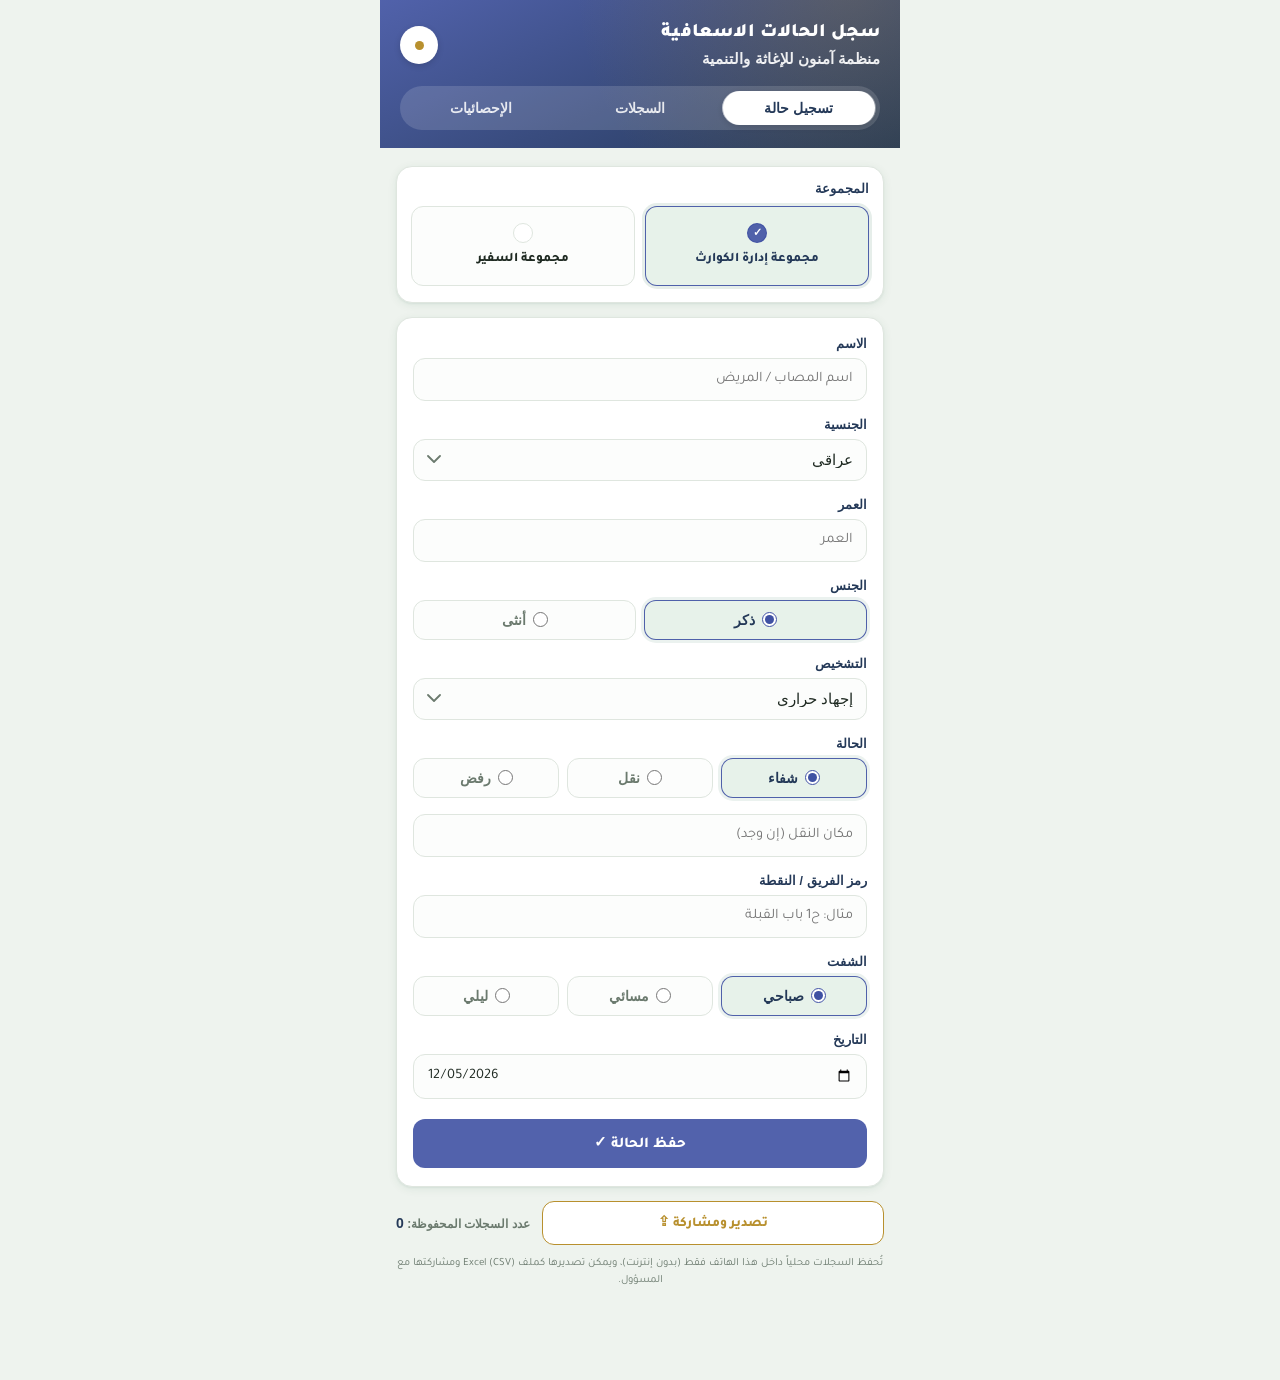
==== commit d46a373d: "Rename index.html.html to index.html" ====
--- a/تطبيق/index.html
+++ b/تطبيق/index.html
@@ -1,4435 +1,2934 @@
-<!DOCTYPE html>
-<html lang="ar" dir="rtl">
-<head>
-<meta charset="UTF-8">
-<meta name="viewport" content="width=device-width, initial-scale=1.0, maximum-scale=1.0, user-scalable=no, viewport-fit=cover">
-<script>
-  // Some Android WebView wrappers don't fully honor the viewport meta tag on
-  // first paint (or after rotation), which inflates text/fields far beyond
-  // their intended CSS size. Re-asserting it defensively keeps sizing correct.
-  (function(){
-    function lockViewport(){
-      var vp = document.querySelector('meta[name="viewport"]');
-      if(vp) vp.setAttribute('content', 'width=device-width, initial-scale=1.0, maximum-scale=1.0, user-scalable=no, viewport-fit=cover');
-    }
-    lockViewport();
-    document.addEventListener('DOMContentLoaded', lockViewport);
-    window.addEventListener('load', lockViewport);
-    window.addEventListener('resize', lockViewport);
-    window.addEventListener('orientationchange', lockViewport);
-  })();
-</script>
-<title>سجل الحالات الاسعافية</title>
-<link rel="manifest" href="./manifest.json">
-<meta name="theme-color" content="#2f5a8a">
-<link rel="apple-touch-icon" href="[data-uri]">
-<meta name="apple-mobile-web-app-capable" content="yes">
-<meta name="mobile-web-app-capable" content="yes">
-<meta name="apple-mobile-web-app-status-bar-style" content="black-translucent">
-<meta name="apple-mobile-web-app-title" content="سجل الحالات">
-<style>
-  @import url('https://fonts.googleapis.com/css2?family=Tajawal:wght@400;500;700;900&display=swap');
-
-  :root{
-    --color-primary:#2f5a8a;
-    --color-primary-dark:#16324f;
-    --color-primary-light:#4a7fb8;
-    --color-primary-soft:#eaf1f8;
-    --color-accent-gold:#b8862e;
-    --color-accent-gold-soft:#faf1de;
-    --color-bg:#f2f4f8;
-    --color-card:#ffffff;
-    --color-border:#e3e7ee;
-    --color-text:#1c2530;
-    --color-text-muted:#6b7686;
-    --color-danger:#c1443a;
-    --color-danger-soft:#fbeae8;
-    --color-transfer:#a9761e;
-    --color-transfer-soft:#fbf1de;
-    --radius-lg:20px;
-    --radius-md:14px;
-    --radius-sm:10px;
-    --shadow-card:0 3px 14px rgba(22,50,79,0.07), 0 1px 3px rgba(22,50,79,0.05);
-    --shadow-elevated:0 18px 44px rgba(22,50,79,0.18), 0 4px 14px rgba(22,50,79,0.10);
-    --shadow-focus:0 0 0 3.5px rgba(47,90,138,0.14);
-    --ease-smooth:cubic-bezier(0.4,0,0.2,1);
-    --ease-spring:cubic-bezier(0.32,1.3,0.44,1);
-    --ease-out:cubic-bezier(0.16,1,0.3,1);
-  }
-
-  *{box-sizing:border-box;}
-  html,body{margin:0;padding:0;}
-  html{
-    -webkit-text-size-adjust:100%;
-    -moz-text-size-adjust:100%;
-    -ms-text-size-adjust:100%;
-    text-size-adjust:100%;
-  }
-  body{
-    font-family:'Tajawal', 'Segoe UI', sans-serif;
-    background:var(--color-bg);
-    color:var(--color-text);
-    min-height:100vh;
-    -webkit-tap-highlight-color:transparent;
-    overscroll-behavior-y:contain;
-  }
-  button, .radio-option, .select-trigger, .tab-btn, .dd-option{
-    touch-action:manipulation;
-    -webkit-tap-highlight-color:transparent;
-    user-select:none;
-    -webkit-user-select:none;
-  }
-  @media (prefers-reduced-motion: reduce){
-    *{animation-duration:0.001ms !important; transition-duration:0.001ms !important;}
-  }
-
-  .app{
-    max-width:520px;
-    margin:0 auto;
-    min-height:100vh;
-    background:var(--color-bg);
-    display:flex;
-    flex-direction:column;
-  }
-
-  /* Header */
-  .header{
-    background:linear-gradient(160deg, var(--color-primary) 0%, var(--color-primary-dark) 100%);
-    padding:clamp(16px,5vw,22px) clamp(14px,4.5vw,20px) clamp(18px,5vw,22px);
-    color:#fff;
-    position:relative;
-    overflow:hidden;
-    border-radius:0 0 var(--radius-lg) var(--radius-lg);
-    box-shadow:0 8px 24px rgba(22,50,79,0.22);
-  }
-  .header::before{
-    content:"";
-    position:absolute;
-    inset:0;
-    background:
-      radial-gradient(circle at 92% -12%, rgba(184,134,46,0.28), transparent 55%),
-      radial-gradient(circle at -10% 110%, rgba(255,255,255,0.08), transparent 50%);
-    pointer-events:none;
-  }
-  .header-row{
-    display:flex;
-    align-items:center;
-    justify-content:space-between;
-    gap:12px;
-    position:relative;
-  }
-  .header-titles h1{
-    margin:0;
-    font-size:clamp(15.5px,4.6vw,19px);
-    font-weight:900;
-    letter-spacing:0.2px;
-  }
-  .header-titles p{
-    margin:5px 0 0;
-    font-size:clamp(12px,3.6vw,15px);
-    font-weight:650;
-    color:rgba(255, 255, 255, 0.85);
-  }
-  .header-badge{
-    width:32px;
-    height:32px;
-    border-radius:50%;
-    background:#fff;
-    display:flex;
-    align-items:center;
-    justify-content:center;
-    flex-shrink:0;
-    box-shadow:0 3px 10px rgba(0,0,0,0.18);
-    cursor:pointer;
-    user-select:none;
-    -webkit-tap-highlight-color:transparent;
-    transition:transform 0.15s var(--ease-smooth);
-  }
-  .header-badge:active{transform:scale(0.92);}
-  .header-badge span{
-    width:8px;
-    height:8px;
-    border-radius:50%;
-    background:var(--color-accent-gold);
-  }
-
-  /* Install-app button — hidden until the browser signals the app can be installed */
-  .install-badge{
-    display:none;
-    align-items:center;
-    gap:5px;
-    background:rgba(255,255,255,0.14);
-    border:1px solid rgba(255,255,255,0.32);
-    color:#fff;
-    font-family:inherit;
-    font-size:11px;
-    font-weight:700;
-    padding:7px 11px;
-    border-radius:999px;
-    cursor:pointer;
-    flex-shrink:0;
-    -webkit-tap-highlight-color:transparent;
-    transition:transform 0.15s var(--ease-smooth), background 0.15s var(--ease-smooth);
-  }
-  .install-badge.show{display:flex;}
-  .install-badge:active{transform:scale(0.94); background:rgba(255,255,255,0.24);}
-  .install-badge svg{width:14px; height:14px; flex-shrink:0;}
-
-  /* Bottom navigation (thumb-reach, native-app pattern) */
-  .bottom-nav{
-    position:fixed;
-    bottom:0;
-    left:0;
-    right:0;
-    max-width:520px;
-    margin:0 auto;
-    display:flex;
-    gap:4px;
-    background:rgba(255,255,255,0.96);
-    backdrop-filter:blur(14px);
-    -webkit-backdrop-filter:blur(14px);
-    border-top:1px solid var(--color-border);
-    box-shadow:0 -8px 28px rgba(22,50,79,0.12);
-    padding:7px 10px calc(7px + env(safe-area-inset-bottom));
-    z-index:80;
-  }
-  .tab-indicator{
-    position:absolute;
-    top:6px;
-    bottom:6px;
-    left:0;
-    width:0;
-    border-radius:14px;
-    background:var(--color-primary-soft);
-    transition:transform 0.32s var(--ease-spring), width 0.32s var(--ease-spring);
-    will-change:transform;
-    z-index:0;
-  }
-  .tab-btn{
-    flex:1;
-    position:relative;
-    z-index:1;
-    display:flex;
-    flex-direction:column;
-    align-items:center;
-    justify-content:center;
-    gap:2px;
-    border:none;
-    background:transparent;
-    color:var(--color-text-muted);
-    font-family:inherit;
-    font-size:9.5px;
-    font-weight:700;
-    padding:6px 4px 5px;
-    border-radius:14px;
-    cursor:pointer;
-    transition:color 0.25s var(--ease-smooth), transform 0.15s var(--ease-smooth);
-  }
-  .tab-btn svg{
-    width:18px;
-    height:18px;
-    stroke:currentColor;
-    transition:transform 0.28s var(--ease-spring);
-  }
-  .tab-btn:active{transform:scale(0.94);}
-  .tab-btn.active{color:var(--color-primary-dark);}
-  .tab-btn.active svg{transform:translateY(-1px) scale(1.05);}
-
-  /* Body */
-  .body{
-    flex:1;
-    padding:clamp(16px,4.6vw,20px) clamp(12px,3.6vw,16px) calc(88px + env(safe-area-inset-bottom));
-    position:relative;
-    overflow-x:hidden;
-  }
-  .screen{display:none;}
-  .screen.active{
-    display:block;
-    animation:screen-in-fade 0.3s var(--ease-out);
-  }
-  .screen.active.dir-forward{animation:screen-in-forward 0.32s var(--ease-out);}
-  .screen.active.dir-back{animation:screen-in-back 0.32s var(--ease-out);}
-  @keyframes screen-in-fade{
-    from{opacity:0; transform:translateY(10px);}
-    to{opacity:1; transform:translateY(0);}
-  }
-  @keyframes screen-in-forward{
-    from{opacity:0; transform:translateX(-18px);}
-    to{opacity:1; transform:translateX(0);}
-  }
-  @keyframes screen-in-back{
-    from{opacity:0; transform:translateX(18px);}
-    to{opacity:1; transform:translateX(0);}
-  }
-
-  .card{
-    background:var(--color-card);
-    border:1px solid var(--color-border);
-    border-radius:var(--radius-lg);
-    padding:clamp(16px,4.6vw,20px) clamp(14px,4vw,18px);
-    box-shadow:var(--shadow-card);
-    transition:box-shadow 0.2s var(--ease-smooth);
-  }
-
-  .field{margin-bottom:14px;}
-  .field:last-child{margin-bottom:0;}
-  .field-label{
-    display:block;
-    font-size:clamp(10.5px,2.9vw,11.5px);
-    font-weight:700;
-    color:var(--color-primary-dark);
-    margin-bottom:6px;
-    letter-spacing:0.1px;
-  }
-  .field input[type="text"],
-  .field input[type="number"],
-  .field input[type="date"],
-  .field select,
-  .field textarea{
-    width:100%;
-    font-family:inherit;
-    font-size:clamp(12px,3.3vw,13.5px);
-    color:var(--color-text);
-    background:#fbfcfd;
-    border:1.5px solid var(--color-border);
-    border-radius:var(--radius-md);
-    padding:clamp(8px,2.4vw,10px) clamp(9px,2.6vw,11px);
-    outline:none;
-    transition:border-color 0.18s var(--ease-smooth), background 0.18s var(--ease-smooth), box-shadow 0.18s var(--ease-smooth);
-  }
-  .field textarea{resize:vertical; min-height:64px; line-height:1.5;}
-  .field input:focus,
-  .field select:focus,
-  .field textarea:focus{
-    border-color:var(--color-primary);
-    background:#fff;
-    box-shadow:var(--shadow-focus);
-  }
-  .field select{
-    appearance:none;
-    -webkit-appearance:none;
-    background-image:url("data:image/svg+xml,%3Csvg xmlns='http://www.w3.org/2000/svg' width='14' height='9' viewBox='0 0 14 9'%3E%3Cpath d='M1 1L7 7L13 1' stroke='%236b7686' stroke-width='1.8' fill='none' stroke-linecap='round' stroke-linejoin='round'/%3E%3C/svg%3E");
-    background-repeat:no-repeat;
-    background-position:left 13px center;
-    padding-left:34px;
-  }
-
-  /* ---------- custom select trigger (replaces native <select> UI) ---------- */
-  .select-trigger{
-    width:100%;
-    display:flex;
-    align-items:center;
-    justify-content:space-between;
-    gap:10px;
-    font-family:inherit;
-    font-size:clamp(12px,3.3vw,13.5px);
-    text-align:right;
-    color:var(--color-text);
-    background:#fbfcfd;
-    border:1.5px solid var(--color-border);
-    border-radius:var(--radius-md);
-    padding:clamp(8px,2.4vw,10px) clamp(9px,2.6vw,11px);
-    cursor:pointer;
-    transition:border-color 0.2s var(--ease-smooth), background 0.2s var(--ease-smooth),
-               box-shadow 0.2s var(--ease-smooth), transform 0.12s var(--ease-smooth);
-  }
-  .select-trigger:active{transform:scale(0.99);}
-  .select-trigger.open{
-    border-color:var(--color-primary);
-    background:#fff;
-    box-shadow:var(--shadow-focus);
-  }
-  .select-trigger .st-value{
-    flex:1;
-    overflow:hidden;
-    text-overflow:ellipsis;
-    white-space:nowrap;
-    font-weight:500;
-  }
-  .select-trigger .st-value.placeholder{
-    color:var(--color-text-muted);
-    font-weight:400;
-  }
-  .select-trigger .st-chevron{
-    width:14px;
-    height:9px;
-    flex-shrink:0;
-    background-image:url("data:image/svg+xml,%3Csvg xmlns='http://www.w3.org/2000/svg' width='14' height='9' viewBox='0 0 14 9'%3E%3Cpath d='M1 1L7 7L13 1' stroke='%236b7686' stroke-width='1.8' fill='none' stroke-linecap='round' stroke-linejoin='round'/%3E%3C/svg%3E");
-    background-repeat:no-repeat;
-    background-position:center;
-    transition:transform 0.28s var(--ease-smooth);
-  }
-  .select-trigger.open .st-chevron{transform:rotate(180deg);}
-
-  /* ---------- free-text combo field (typeable input + separate arrow field showing saved suggestions) ---------- */
-  .combo-input-wrap{
-    position:relative;
-    display:flex;
-    align-items:stretch;
-    gap:8px;
-  }
-  .field .combo-input-wrap input[type="text"]{
-    flex:1 1 auto;
-    min-width:0;
-  }
-  .combo-arrow-btn{
-    position:static;
-    flex:0 0 auto;
-    width:46px;
-    border:1.5px solid var(--color-border);
-    background:#fbfcfd;
-    cursor:pointer;
-    display:flex;
-    align-items:center;
-    justify-content:center;
-    border-radius:var(--radius-md);
-    padding:0;
-    transition:border-color 0.18s var(--ease-smooth), background 0.18s var(--ease-smooth), box-shadow 0.18s var(--ease-smooth);
-  }
-  .combo-arrow-btn:active{background:var(--color-primary-soft); transform:scale(0.97);}
-  .combo-arrow-btn.open{
-    border-color:var(--color-primary);
-    background:#fff;
-    box-shadow:var(--shadow-focus);
-  }
-  .combo-arrow-btn .st-chevron{
-    width:16px;
-    height:11px;
-    flex-shrink:0;
-    background-image:url("data:image/svg+xml,%3Csvg xmlns='http://www.w3.org/2000/svg' width='16' height='11' viewBox='0 0 16 11'%3E%3Cpath d='M1 1L8 8L15 1' stroke='%232f5a8a' stroke-width='2.4' fill='none' stroke-linecap='round' stroke-linejoin='round'/%3E%3C/svg%3E");
-    background-repeat:no-repeat;
-    background-position:center;
-    transition:transform 0.28s var(--ease-smooth);
-  }
-  .combo-arrow-btn.open .st-chevron{transform:rotate(180deg);}
-
-  /* ---------- inline anchored dropdown (attached to its field, no popup / no search) ---------- */
-  .field{position:relative;}
-  .dd-panel{
-    position:absolute;
-    bottom:calc(100% + 6px);
-    top:auto;
-    left:0;
-    right:0;
-    background:var(--color-card);
-    border:1.5px solid var(--color-border);
-    border-radius:var(--radius-md);
-    box-shadow:var(--shadow-elevated);
-    z-index:60;
-    max-height:0;
-    opacity:0;
-    overflow:hidden;
-    pointer-events:none;
-    transform:translateY(6px) scaleY(0.96);
-    transform-origin:bottom center;
-    transition:max-height 0.24s var(--ease-out), opacity 0.18s var(--ease-smooth), transform 0.22s var(--ease-spring);
-  }
-  .dd-panel.open{
-    max-height:252px;
-    opacity:1;
-    pointer-events:auto;
-    transform:translateY(0) scaleY(1);
-    overflow-y:auto;
-    -webkit-overflow-scrolling:touch;
-  }
-  .dd-list{padding:6px;}
-  .dd-option{
-    display:flex;
-    align-items:center;
-    justify-content:space-between;
-    gap:10px;
-    padding:10px 10px;
-    border-radius:var(--radius-sm);
-    font-size:13.5px;
-    font-weight:600;
-    color:var(--color-text);
-    cursor:pointer;
-    transition:background 0.15s var(--ease-smooth), transform 0.1s var(--ease-smooth);
-  }
-  .dd-option:active{transform:scale(0.98);}
-  .dd-option.selected{
-    background:var(--color-primary-soft);
-    color:var(--color-primary-dark);
-    font-weight:800;
-  }
-  .dd-option .st-check{
-    width:15px;
-    height:15px;
-    flex-shrink:0;
-    color:var(--color-primary);
-    font-weight:900;
-    font-size:14px;
-    display:flex;
-    align-items:center;
-    justify-content:center;
-    opacity:0;
-    transform:scale(0.5);
-    transition:opacity 0.15s var(--ease-smooth), transform 0.2s var(--ease-spring);
-  }
-  .dd-option.selected .st-check{opacity:1; transform:scale(1);}
-
-  .radio-group{
-    display:flex;
-    flex-wrap:wrap;
-    justify-content:space-between;
-    gap:8px;
-  }
-  .radio-option{
-    flex:1 1 84px;
-    min-width:0;
-    display:flex;
-    align-items:center;
-    justify-content:center;
-    gap:6px;
-    padding:clamp(7px,2.2vw,9px) clamp(3px,1.2vw,5px);
-    border:1.5px solid var(--color-border);
-    border-radius:var(--radius-md);
-    cursor:pointer;
-    font-size:clamp(11px,3.1vw,12.5px);
-    font-weight:700;
-    color:var(--color-text-muted);
-    background:#fbfcfd;
-    transition:border-color 0.2s var(--ease-smooth), background 0.2s var(--ease-smooth),
-               color 0.2s var(--ease-smooth), box-shadow 0.2s var(--ease-smooth),
-               transform 0.12s var(--ease-smooth);
-  }
-  .radio-option:active{transform:scale(0.96);}
-  .radio-option input{accent-color:var(--color-primary); width:13px; height:13px; margin:0;}
-  .radio-option.checked{
-    border-color:var(--color-primary);
-    background:var(--color-primary-soft);
-    color:var(--color-primary-dark);
-    box-shadow:var(--shadow-focus);
-  }
-
-  /* ---------- shift filter chips (records screen) — same visual style as the shift radio-options ---------- */
-  .filter-chip-row{
-    display:flex;
-    flex-wrap:wrap;
-    gap:8px;
-    margin-bottom:14px;
-  }
-  .filter-chip-row .radio-option{
-    flex:0 1 auto;
-    padding:clamp(7px,2.2vw,9px) clamp(12px,3.2vw,16px);
-  }
-
-  .field-hint{
-    font-size:11.5px;
-    color:var(--color-text-muted);
-    margin-top:6px;
-  }
-
-  .transfer-field{
-    margin-top:16px;
-  }
-
-  .btn{
-    width:100%;
-    font-family:inherit;
-    font-size:clamp(13.5px,3.8vw,15px);
-    font-weight:800;
-    padding:clamp(12px,3.4vw,14px);
-    border-radius:var(--radius-md);
-    border:none;
-    cursor:pointer;
-    display:flex;
-    align-items:center;
-    justify-content:center;
-    gap:8px;
-    transition:filter 0.15s var(--ease-smooth), transform 0.12s var(--ease-smooth), box-shadow 0.2s var(--ease-smooth);
-  }
-  .btn:active{transform:scale(0.98);}
-  .btn-save{
-    background:linear-gradient(155deg, var(--color-primary-light) 0%, var(--color-primary) 55%, var(--color-primary-dark) 100%);
-    color:#fff;
-    margin-top:22px;
-    box-shadow:0 8px 20px rgba(22,50,79,0.28);
-  }
-  .btn-save:hover{filter:brightness(1.06);}
-  .btn-save:active{box-shadow:0 4px 10px rgba(22,50,79,0.24);}
-  .btn-save:disabled{opacity:0.6; cursor:not-allowed; box-shadow:none;}
-
-  .footer-row{
-    display:flex;
-    align-items:center;
-    justify-content:space-between;
-    gap:12px;
-    margin-top:16px;
-    flex-wrap:wrap;
-  }
-  .btn-export{
-    flex:1;
-    min-width:150px;
-    background:#fff;
-    color:var(--color-accent-gold);
-    border:1.5px solid var(--color-accent-gold);
-    font-size:clamp(12px,3.4vw,13.5px);
-    padding:clamp(9px,2.6vw,11px) clamp(8px,2.4vw,10px);
-  }
-  .btn-export:hover{background:var(--color-accent-gold-soft);}
-  .count-pill{
-    font-size:12px;
-    font-weight:700;
-    color:var(--color-text-muted);
-    white-space:nowrap;
-  }
-  .count-pill b{color:var(--color-primary-dark); font-size:14px;}
-
-  .export-note{
-    font-size:11px;
-    color:var(--color-text-muted);
-    text-align:center;
-    margin-top:10px;
-    line-height:1.6;
-  }
-
-  .toast{
-    position:fixed;
-    bottom:calc(84px + env(safe-area-inset-bottom));
-    left:50%;
-    transform:translateX(-50%) translateY(16px) scale(0.96);
-    background:var(--color-primary-dark);
-    color:#fff;
-    font-size:13.5px;
-    font-weight:700;
-    padding:13px 24px;
-    border-radius:999px;
-    box-shadow:0 10px 28px rgba(22,50,79,0.35);
-    opacity:0;
-    pointer-events:none;
-    transition:opacity 0.28s var(--ease-smooth), transform 0.28s var(--ease-spring);
-    z-index:90;
-    white-space:nowrap;
-    max-width:90vw;
-    overflow:hidden;
-    text-overflow:ellipsis;
-  }
-  .toast.show{
-    opacity:1;
-    transform:translateX(-50%) translateY(0) scale(1);
-  }
-
-  /* ---------- success micro-interaction (brief checkmark burst after saving) ---------- */
-  .success-burst{
-    position:fixed;
-    inset:0;
-    z-index:500;
-    display:flex;
-    flex-direction:column;
-    align-items:center;
-    justify-content:center;
-    gap:14px;
-    background:rgba(10,16,24,0);
-    pointer-events:none;
-    opacity:0;
-    transition:opacity 0.25s var(--ease-smooth), background 0.25s var(--ease-smooth);
-  }
-  .success-burst.show{
-    opacity:1;
-    background:rgba(10,16,24,0.28);
-  }
-  .success-burst-circle{
-    width:78px;
-    height:78px;
-    border-radius:50%;
-    background:linear-gradient(150deg, var(--color-primary-light) 0%, var(--color-primary) 60%, var(--color-primary-dark) 100%);
-    display:flex;
-    align-items:center;
-    justify-content:center;
-    box-shadow:0 14px 32px rgba(22,50,79,0.35);
-    transform:scale(0.5);
-    transition:transform 0.4s var(--ease-spring);
-  }
-  .success-burst.show .success-burst-circle{transform:scale(1);}
-  .success-burst-circle svg{width:38px; height:38px;}
-  .success-burst-check{
-    stroke-dasharray:24;
-    stroke-dashoffset:24;
-    transition:stroke-dashoffset 0.35s var(--ease-out) 0.15s;
-  }
-  .success-burst.show .success-burst-check{stroke-dashoffset:0;}
-  .success-burst-text{
-    color:#fff;
-    font-size:14px;
-    font-weight:800;
-    opacity:0;
-    transform:translateY(4px);
-    transition:opacity 0.3s var(--ease-smooth) 0.2s, transform 0.3s var(--ease-smooth) 0.2s;
-  }
-  .success-burst.show .success-burst-text{opacity:1; transform:translateY(0);}
-
-  /* ---------- guaranteed export preview overlay (works even when native download/share fails inside a wrapped APK) ---------- */
-  .export-preview-overlay{
-    display:none;
-    position:fixed;
-    inset:0;
-    background:rgba(10,16,24,0.94);
-    backdrop-filter:blur(4px);
-    z-index:400;
-    flex-direction:column;
-    opacity:0;
-    transition:opacity 0.2s var(--ease-smooth);
-  }
-  .export-preview-overlay.show{display:flex;}
-  .export-preview-overlay.show.in{opacity:1;}
-  .export-preview-head{
-    flex-shrink:0;
-    display:flex;
-    align-items:center;
-    justify-content:space-between;
-    padding:14px 16px;
-    color:#fff;
-  }
-  .export-preview-head h2{margin:0; font-size:15px; font-weight:800;}
-  .export-preview-close{
-    background:rgba(255,255,255,0.14);
-    border:none;
-    color:#fff;
-    width:32px;
-    height:32px;
-    border-radius:50%;
-    font-size:15px;
-    cursor:pointer;
-    flex-shrink:0;
-  }
-  .export-preview-body{
-    flex:1;
-    min-height:0;
-    display:flex;
-    align-items:center;
-    justify-content:center;
-    padding:8px 14px;
-    overflow:auto;
-  }
-  .export-preview-body img{
-    max-width:100%;
-    max-height:100%;
-    border-radius:10px;
-    box-shadow:0 10px 30px rgba(0,0,0,0.4);
-  }
-  .export-preview-body textarea{
-    width:100%;
-    height:100%;
-    min-height:280px;
-    resize:none;
-    font-family:'Courier New', monospace;
-    font-size:12.5px;
-    direction:ltr;
-    text-align:left;
-    padding:14px;
-    border-radius:10px;
-    border:none;
-    background:#fff;
-    color:#1f2a22;
-  }
-  .export-preview-foot{
-    flex-shrink:0;
-    padding:14px 16px 22px;
-    display:flex;
-    flex-direction:column;
-    gap:10px;
-  }
-  .export-preview-hint{
-    color:rgba(255,255,255,0.82);
-    font-size:12.5px;
-    text-align:center;
-    line-height:1.7;
-  }
-  .export-preview-actions{
-    display:flex;
-    gap:10px;
-  }
-  .export-preview-actions .btn{
-    flex:1;
-    margin:0;
-  }
-  .btn-preview-secondary{
-    background:rgba(255,255,255,0.14);
-    color:#fff;
-  }
-
-  /* ---------- group switcher (top of registration form) ---------- */
-  .group-switch-card{
-    background:var(--color-card);
-    border:1px solid var(--color-border);
-    border-radius:var(--radius-lg);
-    padding:clamp(12px,3.6vw,14px) clamp(12px,3.6vw,14px) clamp(13px,4vw,16px);
-    box-shadow:var(--shadow-card);
-    margin-bottom:14px;
-  }
-  .group-switch-label{
-    font-size:clamp(11.5px,3.1vw,12.5px);
-    font-weight:700;
-    color:var(--color-primary-dark);
-    margin-bottom:10px;
-  }
-  .group-switch-grid{
-    display:grid;
-    grid-template-columns:1fr 1fr;
-    gap:10px;
-  }
-  .group-box{
-    display:flex;
-    flex-direction:column;
-    align-items:center;
-    justify-content:center;
-    gap:8px;
-    text-align:center;
-    padding:clamp(12px,3.6vw,16px) clamp(6px,2vw,8px);
-    border-radius:var(--radius-md);
-    border:1.5px solid var(--color-border);
-    background:#fbfcfd;
-    cursor:pointer;
-    font-family:inherit;
-    min-height:70px;
-    transition:border-color 0.2s var(--ease-smooth), background 0.2s var(--ease-smooth),
-               transform 0.12s var(--ease-smooth), box-shadow 0.2s var(--ease-smooth);
-  }
-  .group-box:active{transform:scale(0.97);}
-  .group-box-check{
-    width:20px;
-    height:20px;
-    border-radius:50%;
-    border:1.5px solid var(--color-border);
-    background:#fff;
-    flex-shrink:0;
-    display:flex;
-    align-items:center;
-    justify-content:center;
-    color:#fff;
-    font-size:11px;
-    font-weight:900;
-  }
-  .group-box-title{
-    font-size:clamp(12px,3.4vw,13px);
-    font-weight:800;
-    color:var(--color-text);
-    line-height:1.35;
-  }
-  .group-box.active{
-    border-color:var(--color-primary);
-    background:var(--color-primary-soft);
-    box-shadow:var(--shadow-focus);
-  }
-  .group-box.active .group-box-title{color:var(--color-primary-dark);}
-  .group-box.active .group-box-check{
-    border-color:var(--color-primary);
-    background:var(--color-primary);
-  }
-
-  /* ---------- small sub-tabs (group filter on records / stats screens) ---------- */
-  .subtabs{
-    display:flex;
-    gap:8px;
-    margin-bottom:14px;
-    flex-wrap:wrap;
-  }
-  .subtab-btn{
-    flex:1;
-    min-width:88px;
-    border:1.5px solid var(--color-border);
-    background:#fff;
-    color:var(--color-text-muted);
-    font-family:inherit;
-    font-weight:800;
-    font-size:12px;
-    padding:9px 6px;
-    border-radius:999px;
-    cursor:pointer;
-    transition:border-color 0.2s var(--ease-smooth), background 0.2s var(--ease-smooth), color 0.2s var(--ease-smooth), transform 0.12s var(--ease-smooth);
-  }
-  .subtab-btn:active{transform:scale(0.96);}
-  .subtab-btn.active{
-    background:var(--color-primary);
-    border-color:var(--color-primary);
-    color:#fff;
-    box-shadow:0 4px 12px rgba(22,50,79,0.24);
-  }
-  .tag-chip.group-tag{
-    background:var(--color-accent-gold-soft);
-    color:var(--color-accent-gold);
-    font-weight:800;
-  }
-
-  /* Stats screen */
-  .stat-grid{
-    display:grid;
-    grid-template-columns:repeat(2,1fr);
-    gap:10px;
-    margin-bottom:16px;
-  }
-  .stat-tile{
-    background:var(--color-card);
-    border:1px solid var(--color-border);
-    border-radius:var(--radius-md);
-    padding:14px 12px;
-    box-shadow:var(--shadow-card);
-    transition:transform 0.15s var(--ease-smooth);
-  }
-  .stat-tile.total{
-    grid-column:1 / -1;
-    background:linear-gradient(150deg, var(--color-primary-light) 0%, var(--color-primary) 55%, var(--color-primary-dark) 100%);
-    color:#fff;
-    display:flex;
-    align-items:center;
-    justify-content:space-between;
-    box-shadow:0 8px 20px rgba(22,50,79,0.24);
-  }
-  .stat-tile.total .stat-num{color:#fff; font-size:32px;}
-  .stat-tile.total .stat-label{color:rgba(255,255,255,0.85);}
-  .stat-num{
-    font-size:24px;
-    font-weight:900;
-    color:var(--color-primary-dark);
-    line-height:1.1;
-  }
-  .stat-label{
-    font-size:12px;
-    font-weight:600;
-    color:var(--color-text-muted);
-    margin-top:4px;
-  }
-  .stat-tile.healed .stat-num{color:var(--color-primary);}
-  .stat-tile.transfer .stat-num{color:var(--color-transfer);}
-  .stat-tile.rejected .stat-num{color:var(--color-danger);}
-
-  .status-grid{
-    grid-template-columns:repeat(3,1fr);
-    gap:8px;
-  }
-  .status-grid .status-square{
-    aspect-ratio:1/1.05;
-    display:flex;
-    flex-direction:column;
-    align-items:center;
-    justify-content:center;
-    text-align:center;
-    padding:8px 6px;
-  }
-  .status-grid .status-square .stat-num{font-size:22px;}
-  .status-grid .status-square .stat-label{margin-top:5px;}
-  .status-square-pct{
-    margin-top:6px;
-    font-size:11px;
-    font-weight:800;
-    color:#fff;
-    padding:2px 9px;
-    border-radius:999px;
-  }
-
-  .donut-card{
-    display:flex;
-    flex-direction:column;
-    align-items:center;
-    gap:18px;
-    padding:22px 18px;
-  }
-  .donut-chart-holder{
-    position:relative;
-    flex-shrink:0;
-    line-height:0;
-  }
-  .donut-center{
-    position:absolute;
-    inset:0;
-    display:flex;
-    flex-direction:column;
-    align-items:center;
-    justify-content:center;
-  }
-  .donut-center-num{
-    font-size:28px;
-    font-weight:900;
-    color:var(--color-primary-dark);
-    line-height:1.1;
-  }
-  .donut-center-label{
-    font-size:11px;
-    font-weight:700;
-    color:var(--color-text-muted);
-    margin-top:2px;
-  }
-  .donut-legend{
-    display:flex;
-    flex-direction:column;
-    gap:11px;
-    width:100%;
-  }
-  .donut-legend-row{
-    display:flex;
-    align-items:center;
-    gap:9px;
-    font-size:13.5px;
-  }
-  .donut-legend-dot{
-    width:12px;
-    height:12px;
-    border-radius:50%;
-    flex-shrink:0;
-  }
-  .donut-legend-label{
-    flex:1;
-    font-weight:700;
-    color:var(--color-text);
-    overflow:hidden;
-    text-overflow:ellipsis;
-    white-space:nowrap;
-  }
-  .donut-legend-value{
-    font-weight:800;
-    color:var(--color-primary-dark);
-    white-space:nowrap;
-    min-width:22px;
-    text-align:center;
-  }
-  .donut-legend-pct{
-    font-weight:800;
-    font-size:12px;
-    color:#fff;
-    padding:3px 9px;
-    border-radius:999px;
-    min-width:46px;
-    text-align:center;
-    white-space:nowrap;
-    flex-shrink:0;
-  }
-
-  .section-title{
-    font-size:14px;
-    font-weight:800;
-    color:var(--color-primary-dark);
-    margin:22px 0 10px;
-    display:flex;
-    align-items:center;
-    gap:8px;
-  }
-  .section-title::before{
-    content:"";
-    width:4px;
-    height:15px;
-    background:var(--color-accent-gold);
-    border-radius:3px;
-    display:inline-block;
-  }
-
-  .bar-list{
-    background:var(--color-card);
-    border:1px solid var(--color-border);
-    border-radius:var(--radius-lg);
-    padding:14px 16px;
-    box-shadow:var(--shadow-card);
-  }
-  .bar-row{margin-bottom:14px;}
-  .bar-row:last-child{margin-bottom:0;}
-  .bar-row-top{
-    display:flex;
-    justify-content:space-between;
-    align-items:baseline;
-    margin-bottom:6px;
-    gap:10px;
-  }
-  .bar-row-name{
-    font-size:13.5px;
-    font-weight:700;
-    color:var(--color-text);
-    overflow:hidden;
-    text-overflow:ellipsis;
-    white-space:nowrap;
-  }
-  .bar-row-count{
-    font-size:13px;
-    font-weight:800;
-    color:var(--color-primary-dark);
-    flex-shrink:0;
-  }
-  .bar-track{
-    height:8px;
-    background:var(--color-primary-soft);
-    border-radius:99px;
-    overflow:hidden;
-  }
-  .bar-fill{
-    height:100%;
-    background:linear-gradient(90deg, var(--color-primary) 0%, var(--color-accent-gold) 100%);
-    border-radius:99px;
-    transition:width 0.4s ease;
-  }
-
-  .empty-state{
-    text-align:center;
-    padding:40px 20px;
-    color:var(--color-text-muted);
-  }
-  .empty-state .emoji{font-size:34px; margin-bottom:10px;}
-  .empty-state p{font-size:13.5px; margin:0; line-height:1.7;}
-
-  .stats-refresh-row{
-    display:flex;
-    justify-content:flex-end;
-    margin-bottom:10px;
-  }
-  .btn-refresh{
-    background:transparent;
-    border:none;
-    color:var(--color-primary-dark);
-    font-family:inherit;
-    font-size:12.5px;
-    font-weight:700;
-    cursor:pointer;
-    display:flex;
-    align-items:center;
-    gap:5px;
-    padding:6px 4px;
-  }
-
-  .loading-row{
-    display:flex;
-    align-items:center;
-    justify-content:center;
-    padding:30px;
-    color:var(--color-text-muted);
-    font-size:13px;
-    gap:8px;
-  }
-  .spinner{
-    width:15px; height:15px;
-    border:2px solid var(--color-border);
-    border-top-color:var(--color-primary);
-    border-radius:50%;
-    animation:spin 0.7s linear infinite;
-  }
-  @keyframes spin{to{transform:rotate(360deg);}}
-
-  /* Records screen */
-  .records-count-pill{
-    font-size:12.5px;
-    font-weight:700;
-    color:var(--color-text-muted);
-  }
-  .records-count-pill b{color:var(--color-primary-dark); font-size:14px;}
-
-  .record-card{
-    background:var(--color-card);
-    border:1px solid var(--color-border);
-    border-radius:var(--radius-lg);
-    padding:16px;
-    box-shadow:var(--shadow-card);
-    margin-bottom:12px;
-    transition:box-shadow 0.2s var(--ease-smooth);
-  }
-  .record-top{
-    display:flex;
-    align-items:center;
-    justify-content:space-between;
-    gap:10px;
-    margin-bottom:8px;
-  }
-  .record-name-wrap{
-    display:flex;
-    align-items:center;
-    gap:8px;
-  }
-  .record-name{
-    font-size:15px;
-    font-weight:800;
-    color:var(--color-text);
-  }
-  .record-badge{
-    font-size:11px;
-    font-weight:800;
-    color:var(--color-primary-dark);
-    background:var(--color-primary-soft);
-    padding:3px 9px;
-    border-radius:999px;
-    flex-shrink:0;
-  }
-  .record-date{
-    font-size:12px;
-    font-weight:600;
-    color:var(--color-text-muted);
-    flex-shrink:0;
-  }
-  .record-diagnosis{
-    font-size:13.5px;
-    color:var(--color-text-muted);
-    margin-bottom:12px;
-    line-height:1.6;
-  }
-  .record-diagnosis b{color:var(--color-text); font-weight:700;}
-  .record-tags{
-    display:flex;
-    gap:8px;
-    flex-wrap:wrap;
-    margin-bottom:14px;
-  }
-  .tag-chip{
-    font-size:12px;
-    font-weight:700;
-    padding:5px 12px;
-    border-radius:999px;
-    border:1.5px solid var(--color-border);
-    color:var(--color-text-muted);
-    background:#fbfcfd;
-  }
-  .tag-chip.status-healed{border-color:var(--color-primary); color:var(--color-primary-dark); background:var(--color-primary-soft);}
-  .tag-chip.status-transfer{border-color:var(--color-transfer); color:var(--color-transfer); background:var(--color-transfer-soft);}
-  .tag-chip.status-rejected{border-color:var(--color-danger); color:var(--color-danger); background:var(--color-danger-soft);}
-
-  .record-actions{
-    display:flex;
-    gap:10px;
-  }
-  .btn-small{
-    flex:1;
-    font-family:inherit;
-    font-size:13px;
-    font-weight:800;
-    padding:10px;
-    border-radius:var(--radius-md);
-    border:1.5px solid;
-    cursor:pointer;
-    display:flex;
-    align-items:center;
-    justify-content:center;
-    gap:6px;
-    background:#fff;
-    transition:filter 0.15s var(--ease-smooth), transform 0.12s var(--ease-smooth);
-  }
-  .btn-small:active{transform:scale(0.97);}
-  .btn-delete{border-color:var(--color-danger); color:var(--color-danger);}
-  .btn-delete:hover{background:var(--color-danger-soft);}
-  .btn-edit{border-color:var(--color-primary); color:var(--color-primary-dark);}
-  .btn-edit:hover{background:var(--color-primary-soft);}
-
-  .edit-banner{
-    display:none;
-    align-items:center;
-    justify-content:space-between;
-    gap:10px;
-    background:var(--color-accent-gold-soft);
-    border:1.5px solid var(--color-accent-gold);
-    color:#7a5c14;
-    font-size:12.5px;
-    font-weight:700;
-    padding:10px 14px;
-    border-radius:var(--radius-md);
-    margin-bottom:16px;
-  }
-  .edit-banner button{
-    background:transparent;
-    border:none;
-    color:#7a5c14;
-    font-weight:800;
-    font-size:12.5px;
-    cursor:pointer;
-    text-decoration:underline;
-    font-family:inherit;
-    padding:0;
-  }
-
-  /* Hidden admin panel (field options) */
-  .admin-overlay{
-    display:none;
-    position:fixed;
-    inset:0;
-    background:rgba(10,16,24,0.6);
-    backdrop-filter:blur(3px);
-    z-index:200;
-    align-items:flex-end;
-    justify-content:center;
-  }
-  .admin-overlay.show{display:flex;}
-  .admin-panel{
-    width:100%;
-    max-width:520px;
-    max-height:88vh;
-    background:var(--color-bg);
-    border-radius:22px 22px 0 0;
-    display:flex;
-    flex-direction:column;
-    overflow:hidden;
-    box-shadow:0 -12px 40px rgba(22,50,79,0.28);
-    animation:admin-slide-up 0.26s var(--ease-out);
-  }
-  @keyframes admin-slide-up{
-    from{transform:translateY(28px); opacity:0;}
-    to{transform:translateY(0); opacity:1;}
-  }
-  /* backup panel: centered pop-in modal instead of the shared bottom-sheet style */
-  #backupOverlay{align-items:center; padding:20px;}
-  #backupOverlay .admin-panel{
-    max-height:85vh;
-    border-radius:22px;
-    box-shadow:0 20px 60px rgba(22,50,79,0.35);
-    animation:backup-pop-in 0.24s var(--ease-out);
-  }
-  @keyframes backup-pop-in{
-    from{transform:scale(0.94) translateY(10px); opacity:0;}
-    to{transform:scale(1) translateY(0); opacity:1;}
-  }
-  .admin-header{
-    background:linear-gradient(155deg, var(--color-primary) 0%, var(--color-primary-dark) 100%);
-    color:#fff;
-    padding:16px 18px;
-    display:flex;
-    align-items:center;
-    justify-content:space-between;
-    flex-shrink:0;
-  }
-  .admin-header h2{
-    margin:0;
-    font-size:16px;
-    font-weight:800;
-  }
-  .admin-close{
-    background:rgba(255,255,255,0.16);
-    border:none;
-    color:#fff;
-    width:30px;
-    height:30px;
-    border-radius:50%;
-    font-size:14px;
-    cursor:pointer;
-    display:flex;
-    align-items:center;
-    justify-content:center;
-  }
-  .admin-body{
-    flex:1;
-    overflow-y:auto;
-    padding:16px 18px 6px;
-  }
-  .admin-section{
-    background:var(--color-card);
-    border:1px solid var(--color-border);
-    border-radius:var(--radius-md);
-    padding:14px;
-    margin-bottom:14px;
-  }
-  .admin-section-title{
-    font-size:13px;
-    font-weight:800;
-    color:var(--color-primary-dark);
-    margin-bottom:10px;
-  }
-  .admin-section-title-row{
-    display:flex;
-    align-items:center;
-    justify-content:space-between;
-    gap:8px;
-    margin-bottom:10px;
-  }
-  .admin-section-title-row .admin-section-title{margin-bottom:0;}
-  .admin-reset-btn{
-    flex-shrink:0;
-    font-family:inherit;
-    font-size:11px;
-    font-weight:700;
-    color:var(--color-primary);
-    background:var(--color-primary-soft);
-    border:1px solid var(--color-border);
-    border-radius:999px;
-    padding:5px 10px;
-    cursor:pointer;
-    white-space:nowrap;
-  }
-  .admin-reset-btn:active{transform:scale(0.96);}
-  .admin-chip-list{
-    display:flex;
-    flex-direction:column;
-    gap:8px;
-    margin-bottom:12px;
-    min-height:24px;
-    max-height:216px;
-    overflow-y:auto;
-    -webkit-overflow-scrolling:touch;
-    overscroll-behavior:contain;
-    padding-right:3px;
-  }
-  .admin-empty-hint{
-    font-size:12px;
-    color:var(--color-text-muted);
-  }
-  .admin-option-row{
-    display:flex;
-    align-items:center;
-    gap:8px;
-    font-size:12.5px;
-    font-weight:700;
-    color:var(--color-primary-dark);
-    background:var(--color-primary-soft);
-    border:1px solid var(--color-border);
-    padding:7px 8px 7px 12px;
-    border-radius:var(--radius-sm);
-  }
-  .admin-option-order{
-    width:20px;
-    height:20px;
-    border-radius:50%;
-    background:#fff;
-    color:var(--color-primary-dark);
-    font-size:10.5px;
-    font-weight:800;
-    display:flex;
-    align-items:center;
-    justify-content:center;
-    flex-shrink:0;
-  }
-  .admin-option-text{
-    flex:1;
-    overflow:hidden;
-    text-overflow:ellipsis;
-    white-space:nowrap;
-  }
-  .admin-option-text-input{
-    flex:1;
-    min-width:0;
-    font-family:inherit;
-    font-size:12.5px;
-    font-weight:700;
-    color:var(--color-primary-dark);
-    background:#fff;
-    border:1.5px solid transparent;
-    border-radius:6px;
-    padding:5px 7px;
-    outline:none;
-    transition:border-color 0.18s var(--ease-smooth);
-  }
-  .admin-option-text-input:focus{
-    border-color:var(--color-primary);
-    box-shadow:var(--shadow-focus);
-  }
-  .admin-option-actions{
-    display:flex;
-    align-items:center;
-    gap:5px;
-    flex-shrink:0;
-  }
-  .admin-move-btn,
-  .admin-remove-btn{
-    background:#fff;
-    border:1px solid var(--color-border);
-    color:var(--color-primary-dark);
-    width:24px;
-    height:24px;
-    border-radius:7px;
-    font-size:11px;
-    cursor:pointer;
-    display:flex;
-    align-items:center;
-    justify-content:center;
-    flex-shrink:0;
-    padding:0;
-  }
-  .admin-move-btn:disabled{
-    opacity:0.3;
-    cursor:not-allowed;
-  }
-  .admin-remove-btn{
-    border-color:var(--color-danger);
-    color:var(--color-danger);
-  }
-  .admin-add-row{
-    display:flex;
-    gap:8px;
-  }
-  .admin-add-row input{
-    flex:1;
-    font-family:inherit;
-    font-size:13px;
-    border:1.5px solid var(--color-border);
-    border-radius:var(--radius-sm);
-    padding:9px 10px;
-    outline:none;
-    background:#fbfcfd;
-  }
-  .admin-add-row input:focus{border-color:var(--color-primary); background:#fff;}
-  .admin-add-btn{
-    background:var(--color-primary);
-    color:#fff;
-    border:none;
-    border-radius:var(--radius-sm);
-    padding:0 16px;
-    font-family:inherit;
-    font-size:12.5px;
-    font-weight:800;
-    cursor:pointer;
-  }
-  .admin-footer{
-    padding:12px 18px 18px;
-    flex-shrink:0;
-    background:var(--color-bg);
-    border-top:1px solid var(--color-border);
-  }
-  .admin-footer .btn-save{margin-top:0;}
-
-  .admin-group-name-list{
-    display:flex;
-    flex-direction:column;
-    gap:12px;
-  }
-  .admin-group-name-row{
-    display:flex;
-    flex-direction:column;
-    gap:6px;
-  }
-  .admin-group-name-label{
-    font-size:11.5px;
-    font-weight:700;
-    color:var(--color-text-muted);
-  }
-  .admin-group-name-label b{color:var(--color-primary-dark);}
-  .admin-group-name-row input{
-    width:100%;
-    font-family:inherit;
-    font-size:13.5px;
-    font-weight:700;
-    color:var(--color-text);
-    border:1.5px solid var(--color-border);
-    border-radius:var(--radius-sm);
-    padding:10px 11px;
-    outline:none;
-    background:#fbfcfd;
-  }
-  .admin-group-name-row input:focus{border-color:var(--color-primary); background:#fff;}
-
-  /* ---------- lock screen (basic passcode gate — keeps the app private-by-link) ---------- */
-  .lock-screen{
-    position:fixed;
-    inset:0;
-    z-index:1000;
-    background:linear-gradient(160deg, var(--color-primary) 0%, var(--color-primary-dark) 100%);
-    display:flex;
-    flex-direction:column;
-    align-items:center;
-    justify-content:center;
-    padding:24px;
-  }
-  .lock-brand{
-    width:100%;
-    max-width:300px;
-    margin-bottom:18px;
-    text-align:center;
-    font-family:'Tajawal', 'Segoe UI', sans-serif;
-    font-size:16.5px;
-    font-weight:900;
-    color:#ffffff;
-    letter-spacing:0.3px;
-    line-height:1.5;
-    text-shadow:0 2px 10px rgba(0,0,0,0.18);
-    opacity:0;
-    animation:lock-brand-in 0.7s var(--ease-out) 0.1s forwards;
-  }
-  .lock-card{
-    width:100%;
-    max-width:300px;
-    background:rgba(255,255,255,0.98);
-    border-radius:var(--radius-lg);
-    padding:26px 22px 22px;
-    box-shadow:0 20px 50px rgba(0,0,0,0.3);
-    text-align:center;
-    opacity:0;
-    animation:lock-card-in 0.7s var(--ease-out) 0.28s forwards;
-  }
-  @keyframes lock-brand-in{
-    0%{opacity:0; transform:translateY(-14px);}
-    100%{opacity:1; transform:translateY(0);}
-  }
-  @keyframes lock-card-in{
-    0%{opacity:0; transform:translateY(16px) scale(0.97);}
-    100%{opacity:1; transform:translateY(0) scale(1);}
-  }
-  @media (prefers-reduced-motion: reduce){
-    .lock-brand, .lock-card{animation:none; opacity:1;}
-  }
-  .lock-icon{
-    width:48px;
-    height:48px;
-    border-radius:50%;
-    background:var(--color-primary-soft);
-    display:flex;
-    align-items:center;
-    justify-content:center;
-    margin:0 auto 16px;
-  }
-  .lock-icon svg{width:22px; height:22px; color:var(--color-primary-dark);}
-  .lock-card h2{
-    margin:0 0 6px;
-    font-size:16.5px;
-    font-weight:900;
-    color:var(--color-text);
-  }
-  .lock-card p{
-    margin:0 0 20px;
-    font-size:12.5px;
-    color:var(--color-text-muted);
-    line-height:1.7;
-  }
-  .lock-input{
-    width:100%;
-    font-family:inherit;
-    font-size:20px;
-    font-weight:800;
-    letter-spacing:8px;
-    text-align:center;
-    color:var(--color-text);
-    border:1.5px solid var(--color-border);
-    border-radius:var(--radius-md);
-    padding:13px;
-    outline:none;
-    background:#fbfcfd;
-    transition:border-color 0.18s var(--ease-smooth), box-shadow 0.18s var(--ease-smooth);
-  }
-  .lock-input:focus{border-color:var(--color-primary); box-shadow:var(--shadow-focus);}
-  .lock-card.shake{animation:lock-shake 0.4s;}
-  @keyframes lock-shake{
-    0%,100%{transform:translateX(0);}
-    20%{transform:translateX(-8px);}
-    40%{transform:translateX(8px);}
-    60%{transform:translateX(-6px);}
-    80%{transform:translateX(6px);}
-  }
-  .lock-error{
-    color:var(--color-danger);
-    font-size:12px;
-    font-weight:700;
-    margin-top:10px;
-    min-height:16px;
-  }
-  .lock-btn{
-    width:100%;
-    margin-top:16px;
-    font-family:inherit;
-    font-size:14px;
-    font-weight:800;
-    color:#fff;
-    background:linear-gradient(155deg, var(--color-primary-light) 0%, var(--color-primary) 55%, var(--color-primary-dark) 100%);
-    border:none;
-    border-radius:var(--radius-md);
-    padding:12px;
-    cursor:pointer;
-    transition:transform 0.12s var(--ease-smooth);
-  }
-  .lock-btn:active{transform:scale(0.98);}
-  .lock-screen{display:none;}
-  body.locked .lock-screen{display:flex;}
-  body.locked .app{display:none;}
-</style>
-</head>
-<body>
-<script>
-  // Show the passcode gate before anything else paints, so there is no
-  // flash of the real app for a device that hasn't unlocked it yet.
-  (function(){
-    // Uses sessionStorage (not localStorage) on purpose: the passcode should be
-    // asked again every time the browser/app is opened fresh, and only stay
-    // unlocked while this browser tab/session is still open.
-    try{
-      if(sessionStorage.getItem('app-unlocked') !== '1') document.body.classList.add('locked');
-    }catch(e){ document.body.classList.add('locked'); }
-  })();
-</script>
-
-<div class="lock-screen" id="lockScreen">
-  <div class="lock-brand">منظمة آمنون للإغاثة والتنمية</div>
-  <div class="lock-card" id="lockCard">
-    <div class="lock-icon">
-      <svg viewBox="0 0 24 24" fill="none" stroke="currentColor" stroke-width="2" stroke-linecap="round" stroke-linejoin="round"><rect x="4" y="10" width="16" height="10" rx="2"/><path d="M8 10V7a4 4 0 0 1 8 0v3"/></svg>
-    </div>
-    <h2>الدخول محدود</h2>
-    <p>هذا التطبيق خاص بفريق العمل. أدخلي رمز الدخول للمتابعة</p>
-    <input type="password" inputmode="numeric" maxlength="8" class="lock-input" id="lockInput" placeholder="••••">
-    <div class="lock-error" id="lockError"></div>
-    <button type="button" class="lock-btn" onclick="tryUnlock()">دخول</button>
-  </div>
-</div>
-
-<div class="app">
-  <div class="header">
-    <div class="header-row">
-      <div class="header-titles">
-        <h1>سجل الحالات الاسعافية</h1>
-        <p>منظمة آمنون للإغاثة والتنمية</p>
-      </div>
-      <button type="button" class="install-badge" id="installBadge">
-        <svg viewBox="0 0 24 24" fill="none" stroke="currentColor" stroke-width="2" stroke-linecap="round" stroke-linejoin="round"><path d="M12 3v12m0 0l-4-4m4 4l4-4M4 17v2a2 2 0 0 0 2 2h12a2 2 0 0 0 2-2v-2"/></svg>
-        <span>تثبيت</span>
-      </button>
-      <div style="display:flex; flex-direction:column; align-items:center; gap:8px; flex-shrink:0;">
-        <button type="button" id="backupIconBtn" onclick="openBackupPanel()" title="النسخ الاحتياطي على Google Drive" style="width:34px;height:34px;border-radius:50%;border:2px solid rgba(255,255,255,0.5);background:rgba(255,255,255,0.12);display:flex;align-items:center;justify-content:center;padding:0;cursor:pointer;overflow:hidden;">
-          <img id="backupIconPic" src="" alt="" style="width:100%;height:100%;object-fit:cover;display:none;">
-          <svg id="backupIconDefault" viewBox="0 0 24 24" fill="none" stroke="#fff" stroke-width="2" stroke-linecap="round" stroke-linejoin="round" width="18" height="18"><path d="M19.35 10.04A7.49 7.49 0 0 0 12 4C9.11 4 6.6 5.64 5.35 8.04A5.5 5.5 0 0 0 6 19h13a4 4 0 0 0 .35-8.96z"/></svg>
-        </button>
-        <div class="header-badge" id="headerBadge" style="margin-top:4px;"><span></span></div>
-      </div>
-    </div>
-  </div>
-
-  <div class="body" id="appBody">
-
-    <!-- SCREEN 1: FORM -->
-    <div class="screen active" id="screen-form">
-      <div class="edit-banner" id="editBanner">
-        <span>تعديل الحالة رقم <b id="editBannerNum"></b></span>
-        <button onclick="cancelEdit()">إلغاء التعديل</button>
-      </div>
-
-      <div class="group-switch-card">
-        <div class="group-switch-label">المجموعة</div>
-        <div class="group-switch-grid" id="groupSwitchGrid">
-          <button type="button" class="group-box" data-group="disaster" onclick="selectGroup('disaster')">
-            <span class="group-box-check">✓</span>
-            <span class="group-box-title">مجموعة إدارة الكوارث</span>
-          </button>
-          <button type="button" class="group-box" data-group="safir" onclick="selectGroup('safir')">
-            <span class="group-box-check">✓</span>
-            <span class="group-box-title">مجموعة السفير</span>
-          </button>
-        </div>
-      </div>
-
-      <div class="card">
-        <div class="field">
-          <label class="field-label">الاسم</label>
-          <input type="text" id="f-name" placeholder="اسم المصاب / المريض">
-        </div>
-
-        <div class="field">
-          <label class="field-label">الجنسية</label>
-          <select id="f-nationality"></select>
-        </div>
-
-        <div class="field">
-          <label class="field-label">العمر</label>
-          <input type="number" id="f-age" inputmode="numeric" placeholder="العمر " min="0" max="130">
-        </div>
-
-        <div class="field">
-          <label class="field-label">الجنس</label>
-          <div class="radio-group" id="genderGroup"></div>
-        </div>
-
-        <div class="field">
-          <label class="field-label">التشخيص</label>
-          <select id="f-diagnosis"></select>
-        </div>
-
-        <div class="field">
-          <label class="field-label">الحالة</label>
-          <div class="radio-group" id="statusGroup"></div>
-
-          <div class="transfer-field" id="transferField">
-            <input type="text" id="f-transfer-location" placeholder="مكان النقل (إن وجد)">
-          </div>
-        </div>
-
-        <div class="field">
-          <label class="field-label">رمز الفريق / النقطة</label>
-          <div class="combo-input-wrap">
-            <input type="text" id="f-team-code" placeholder="اكتب رمز الفريق أو اختر من القائمة">
-            <button type="button" class="combo-arrow-btn" id="f-team-code-arrow" title="عرض الاختيارات المحفوظة">
-              <span class="st-chevron"></span>
-            </button>
-          </div>
-        </div>
-
-        <div class="field">
-          <label class="field-label">الشفت</label>
-          <div class="radio-group" id="shiftGroup"></div>
-        </div>
-
-        <div class="field">
-          <label class="field-label">التاريخ</label>
-          <input type="date" id="f-date">
-        </div>
-
-        <button class="btn btn-save" id="saveBtn" onclick="saveCase()">
-          حفظ الحالة ✓
-        </button>
-      </div>
-
-      <div class="footer-row">
-        <button class="btn btn-export" onclick="exportCsv()">تصدير ومشاركة ⇪</button>
-        <div class="count-pill">عدد السجلات المحفوظة: <b id="savedCount">0</b></div>
-      </div>
-      <div class="export-note">تُحفظ السجلات محلياً داخل هذا الهاتف فقط (بدون إنترنت)، ويمكن تصديرها كملف Excel (CSV) ومشاركتها مع المسؤول.</div>
-    </div>
-
-    <!-- SCREEN 2: RECORDS -->
-    <div class="screen" id="screen-records">
-      <div class="subtabs" id="recordsGroupTabs">
-        <button type="button" class="subtab-btn" data-group="all" onclick="setRecordsGroupFilter('all')">الكل</button>
-        <button type="button" class="subtab-btn" data-group="disaster" onclick="setRecordsGroupFilter('disaster')">إدارة الكوارث</button>
-        <button type="button" class="subtab-btn" data-group="safir" onclick="setRecordsGroupFilter('safir')">السفير</button>
-      </div>
-      <div class="filter-chip-row" id="recordsShiftFilter"></div>
-      <div class="stats-refresh-row" style="justify-content:space-between;">
-        <span class="records-count-pill">عدد السجلات: <b id="recordsCount">0</b></span>
-        <button class="btn-refresh" onclick="loadAndRenderRecords()">↻ تحديث</button>
-      </div>
-      <div id="recordsContent">
-        <div class="loading-row"><div class="spinner"></div> جارِ تحميل السجلات...</div>
-      </div>
-    </div>
-
-    <!-- SCREEN 3: STATS -->
-    <div class="screen" id="screen-stats">
-      <div class="subtabs" id="statsGroupTabs">
-        <button type="button" class="subtab-btn" data-group="all" onclick="setStatsGroupFilter('all')">الكل</button>
-        <button type="button" class="subtab-btn" data-group="disaster" onclick="setStatsGroupFilter('disaster')">إدارة الكوارث</button>
-        <button type="button" class="subtab-btn" data-group="safir" onclick="setStatsGroupFilter('safir')">السفير</button>
-      </div>
-      <div class="stats-refresh-row">
-        <button class="btn-refresh" onclick="loadAndRenderStats()">↻ تحديث</button>
-      </div>
-      <div id="statsContent">
-        <div class="loading-row"><div class="spinner"></div> جارِ تحميل البيانات...</div>
-      </div>
-      <button class="btn btn-export" style="margin-top:16px;" onclick="exportStatsReport()">تصدير تقرير الإحصائيات ⇪</button>
-      <button class="btn btn-export" style="margin-top:10px;" onclick="exportStatsReportPdf()">تصدير نسخة PDF احتياطية 📄</button>
-      <button class="btn btn-export" id="resetStatsBtn" style="margin-top:10px; color:var(--color-danger); border-color:var(--color-danger);" onclick="resetStats()">تصفير الإحصائيات 🗑</button>
-    </div>
-
-  </div>
-
-  <nav class="bottom-nav" id="bottomNav">
-    <div class="tab-indicator" id="tabIndicator"></div>
-    <button class="tab-btn active" id="tabFormBtn" onclick="switchTab('form')">
-      <svg viewBox="0 0 24 24" fill="none" stroke="currentColor" stroke-width="2" stroke-linecap="round" stroke-linejoin="round"><path d="M12 5v14M5 12h14"/></svg>
-      <span>تسجيل حالة</span>
-    </button>
-    <button class="tab-btn" id="tabRecordsBtn" onclick="switchTab('records')">
-      <svg viewBox="0 0 24 24" fill="none" stroke="currentColor" stroke-width="2" stroke-linecap="round" stroke-linejoin="round"><path d="M4 6h16M4 12h16M4 18h10"/></svg>
-      <span>السجلات</span>
-    </button>
-    <button class="tab-btn" id="tabStatsBtn" onclick="switchTab('stats')">
-      <svg viewBox="0 0 24 24" fill="none" stroke="currentColor" stroke-width="2" stroke-linecap="round" stroke-linejoin="round"><path d="M4 20V10M12 20V4M20 20v-7"/></svg>
-      <span>الإحصائيات</span>
-    </button>
-  </nav>
-</div>
-
-<div class="toast" id="toast"></div>
-
-<script src="https://cdnjs.cloudflare.com/ajax/libs/jspdf/2.5.1/jspdf.umd.min.js"></script>
-<script src="https://accounts.google.com/gsi/client" async defer></script>
-<script>
-// ---------- passcode gate ----------
-// This is a simple client-side check, NOT real security — anyone who opens the
-// page source can read APP_PASSCODE. It only stops casual visitors who land on
-// the link without knowing the code; it does not protect against someone who
-// deliberately inspects the page. Change the value below to your own code.
-const APP_PASSCODE = '12';
-
-function tryUnlock(){
-  const input = document.getElementById('lockInput');
-  const val = (input.value || '').trim();
-  if(val === APP_PASSCODE){
-    try{ sessionStorage.setItem('app-unlocked', '1'); }catch(e){ /* ignore */ }
-    document.body.classList.remove('locked');
-  }else{
-    document.getElementById('lockError').textContent = 'رمز غير صحيح، حاولي مرة أخرى';
-    const card = document.getElementById('lockCard');
-    card.classList.remove('shake');
-    void card.offsetWidth;
-    card.classList.add('shake');
-    input.value = '';
-    input.focus();
-    try{ if(navigator.vibrate) navigator.vibrate([40,40,40]); }catch(e){}
-  }
-}
-document.getElementById('lockInput').addEventListener('keydown', (e)=>{
-  if(e.key === 'Enter') tryUnlock();
-});
-
-// ---------- PWA install: show a "تثبيت" button as soon as the browser says the
-// app is installable, so the person doesn't have to hunt for the browser menu.
-// sw.js ملف حقيقي منفصل بجانب index.html، متوافق مع فاحص PWABuilder ومع تغليف Android (TWA).
-if('serviceWorker' in navigator){
-  window.addEventListener('load', ()=>{
-    navigator.serviceWorker.register('./sw.js', { scope: './' }).catch(()=>{ /* best effort only */ });
-  });
-}
-let deferredInstallPrompt = null;
-const installBadgeEl = document.getElementById('installBadge');
-const INSTALLED_FLAG_KEY = 'medcases::app-installed-flag';
-function isRunningInstalled(){
-  return window.matchMedia('(display-mode: standalone)').matches || window.navigator.standalone === true;
-}
-function markAppInstalled(){
-  try{ localStorage.setItem(INSTALLED_FLAG_KEY, '1'); }catch(e){ /* ignore */ }
-  deferredInstallPrompt = null;
-  if(installBadgeEl) installBadgeEl.classList.remove('show');
-}
-function wasAppInstalledBefore(){
-  try{ return localStorage.getItem(INSTALLED_FLAG_KEY) === '1'; }catch(e){ return false; }
-}
-function refreshInstallBadgeVisibility(){
-  // Covers cases where the app was installed through the browser's own UI (not our button),
-  // or the "appinstalled" event never fired — re-check whenever the tab regains focus.
-  if(installBadgeEl && (isRunningInstalled() || wasAppInstalledBefore())){
-    installBadgeEl.classList.remove('show');
-    deferredInstallPrompt = null;
-  }
-}
-window.addEventListener('beforeinstallprompt', (e)=>{
-  e.preventDefault();
-  if(isRunningInstalled() || wasAppInstalledBefore()) return;
-  deferredInstallPrompt = e;
-  if(installBadgeEl) installBadgeEl.classList.add('show');
-});
-if(installBadgeEl){
-  installBadgeEl.addEventListener('click', async ()=>{
-    if(!deferredInstallPrompt) return;
-    installBadgeEl.classList.remove('show');
-    deferredInstallPrompt.prompt();
-    try{
-      const choice = await deferredInstallPrompt.userChoice;
-      if(choice && choice.outcome === 'accepted') markAppInstalled();
-    }catch(e){ /* ignore */ }
-    deferredInstallPrompt = null;
-  });
-}
-window.addEventListener('appinstalled', markAppInstalled);
-document.addEventListener('visibilitychange', ()=>{
-  if(document.visibilityState === 'visible') refreshInstallBadgeVisibility();
-});
-window.addEventListener('focus', refreshInstallBadgeVisibility);
-refreshInstallBadgeVisibility();
-
-// ---------- local offline storage (localStorage) — يحفظ داخل هذا الجهاز فقط ----------
-const LS_PREFIX = 'medcases::';
-
-const LocalDB = {
-  get(key){
-    const raw = localStorage.getItem(LS_PREFIX + key);
-    if(raw === null) return null;
-    return {key, value: raw};
-  },
-  set(key, value){
-    localStorage.setItem(LS_PREFIX + key, value);
-    return {key, value};
-  },
-  delete(key){
-    localStorage.removeItem(LS_PREFIX + key);
-    return {key, deleted:true};
-  },
-  list(prefix){
-    const keys = [];
-    const full = LS_PREFIX + (prefix || '');
-    for(let i=0;i<localStorage.length;i++){
-      const k = localStorage.key(i);
-      if(k && k.indexOf(full) === 0){
-        keys.push(k.slice(LS_PREFIX.length));
-      }
-    }
-    return {keys};
-  }
-};
-
-window.storage = {
-  get: async (key)=> LocalDB.get(key),
-  set: async (key, value)=> LocalDB.set(key, value),
-  delete: async (key)=> LocalDB.delete(key),
-  list: async (prefix)=> LocalDB.list(prefix)
-};
-
-// ---------- نسخ احتياطي اختياري إلى Google Drive الشخصي (لكل مستخدم بحسابه) ----------
-// هذي ميزة اختيارية بالكامل: التطبيق يشتغل عادي بدون تفعيلها.
-// المستخدم يضغط زر "مزامنة مع Google Drive" فقط لو يريد، ويربط حسابه هو،
-// وتُحفظ نسخة من بياناته (بجهازه فقط) داخل تطبيق Drive الخاص فيه (Drive > الملف نفسه فقط،
-// ما نقدر نشوف أو نلمس أي ملف ثاني بحسابه — صلاحية drive.file فقط).
-//
-// ⚠️ تفعيل هذي الميزة يحتاج خطوتين لمرة وحدة من صاحب الموقع:
-// 1) الموقع لازم يكون منشور على رابط حقيقي (https)، مو ملف مفتوح من الجهاز مباشرة —
-//    جوجل ما يسمح بربط حسابات من ملف محلي. (أسهل طريقة: Firebase Hosting المجاني،
-//    نفس مشروعك الحالي بفايربيس — قلي إذا تحب أدلّك عليها).
-// 2) أنشئ "OAuth Client ID" من https://console.cloud.google.com (نفس مشروع Firebase)
-//    من قسم APIs & Services > Credentials > Create Credentials > OAuth client ID > Web application
-//    وأضف رابط موقعك ضمن Authorized JavaScript origins، وانسخ الـ Client ID بالأسفل.
-const GOOGLE_DRIVE_CLIENT_ID = "434926719534-l7uj98421k061hfkf62ambcigi5netoq.apps.googleusercontent.com";
-const DRIVE_BACKUP_FILENAME = 'نسخة_احتياطية_سجل_الحالات.json';
-// drive.file: التعامل مع ملف النسخة الاحتياطية فقط. userinfo.email/profile: لعرض اسم/صورة الحساب المسجّل فقط (بدون صلاحيات إضافية على Drive).
-const DRIVE_SCOPE = 'https://www.googleapis.com/auth/drive.file https://www.googleapis.com/auth/userinfo.email https://www.googleapis.com/auth/userinfo.profile';
-const AUTO_SYNC_INTERVAL_MS = 15 * 60 * 1000; // 15 دقيقة
-
-let driveAccessToken = localStorage.getItem('drive-access-token') || null;
-let driveTokenExpiry = parseInt(localStorage.getItem('drive-token-expiry') || '0', 10);
-let driveFileId = localStorage.getItem('drive-backup-file-id') || null;
-let driveUserInfo = null;
-try{ driveUserInfo = JSON.parse(localStorage.getItem('drive-user-info') || 'null'); }catch(e){ driveUserInfo = null; }
-let driveAutoSyncEnabled = localStorage.getItem('drive-auto-sync') === '1';
-let driveAutoSyncTimer = null;
-let driveTokenClientSingleton = null;
-
-function isDriveSyncConfigured(){
-  return GOOGLE_DRIVE_CLIENT_ID && GOOGLE_DRIVE_CLIENT_ID.indexOf('ضع_') !== 0;
-}
-
-function isDriveTokenValid(){
-  return !!driveAccessToken && Date.now() < (driveTokenExpiry - 60000);
-}
-
-function getDriveTokenClient(callback){
-  if(!driveTokenClientSingleton){
-    driveTokenClientSingleton = google.accounts.oauth2.initTokenClient({
-      client_id: GOOGLE_DRIVE_CLIENT_ID,
-      scope: DRIVE_SCOPE,
-      callback: ()=>{}
-    });
-  }
-  driveTokenClientSingleton.callback = callback;
-  return driveTokenClientSingleton;
-}
-
-// opts: { silentOnly: bool -> ما يفتح شاشة تسجيل دخول لو فشلت المحاولة الصامتة (تستخدم بالحفظ التلقائي بالخلفية)
-//         onFail: دالة تُستدعى لو فشل الحصول على صلاحية }
-function requestDriveAccess(callback, opts={}){
-  if(!navigator.onLine){
-    if(!opts.silentOnly) showToast('لا يوجد اتصال بالإنترنت الآن — البيانات محفوظة بجهازك وستُرفع تلقائيًا عند عودة الاتصال');
-    if(opts.onFail) opts.onFail();
-    return;
-  }
-  if(!isDriveSyncConfigured()){
-    showToast('مزامنة Google Drive غير مُفعّلة بعد على هذا الموقع');
-    if(opts.onFail) opts.onFail();
-    return;
-  }
-  if(!window.google || !window.google.accounts || !window.google.accounts.oauth2){
-    if(!opts.silentOnly) showToast('تعذّر تحميل خدمة جوجل — تأكد من الاتصال بالإنترنت');
-    if(opts.onFail) opts.onFail();
-    return;
-  }
-
-  if(isDriveTokenValid()){
-    callback();
-    return;
-  }
-
-  // لو سبق وسجّل المستخدم دخول بحساب على هذا الجهاز، نحاول نجدد الصلاحية بصمت (بدون فتح نافذة اختيار حساب)
-  const trySilentFirst = !!driveUserInfo && !opts.forceInteractive;
-
-  const tokenClient = getDriveTokenClient((resp)=>{
-    if(resp && resp.access_token){
-      driveAccessToken = resp.access_token;
-      driveTokenExpiry = Date.now() + ((resp.expires_in || 3500) * 1000);
-      localStorage.setItem('drive-access-token', driveAccessToken);
-      localStorage.setItem('drive-token-expiry', String(driveTokenExpiry));
-      fetchAndStoreDriveUserInfo().then(callback);
-    } else {
-      if(trySilentFirst && !opts.silentOnly){
-        // فشلت المحاولة الصامتة (مثلاً انتهت الجلسة) — نجرب مرة وحدة تفاعلية (تفتح اختيار الحساب)
-        requestDriveAccess(callback, Object.assign({}, opts, { forceInteractive:true }));
-        return;
-      }
-      if(!opts.silentOnly) showToast('تعذّر تسجيل الدخول بحساب جوجل');
-      if(opts.onFail) opts.onFail();
-    }
-  });
-
-  tokenClient.requestAccessToken({ prompt: trySilentFirst ? '' : 'consent' });
-}
-
-async function fetchAndStoreDriveUserInfo(){
-  try{
-    const res = await fetch('https://www.googleapis.com/oauth2/v3/userinfo', {
-      headers: { Authorization: `Bearer ${driveAccessToken}` }
-    });
-    if(!res.ok) return;
-    const info = await res.json();
-    driveUserInfo = { name: info.name || info.email || '', email: info.email || '', picture: info.picture || '' };
-    localStorage.setItem('drive-user-info', JSON.stringify(driveUserInfo));
-    renderDriveAccountBadge();
-  }catch(e){ console.error('drive userinfo error', e); }
-}
-
-function renderDriveAccountBadge(){
-  const badge = document.getElementById('driveAccountBadge');
-  const hint = document.getElementById('driveNotConnectedHint');
-  const headerPic = document.getElementById('backupIconPic');
-  const headerDefault = document.getElementById('backupIconDefault');
-  if(driveUserInfo && driveUserInfo.email){
-    if(badge){
-      badge.style.display = 'flex';
-      const pic = document.getElementById('driveUserPic');
-      const name = document.getElementById('driveUserName');
-      const email = document.getElementById('driveUserEmail');
-      if(pic) pic.src = driveUserInfo.picture || '';
-      if(name) name.textContent = driveUserInfo.name || '';
-      if(email) email.textContent = driveUserInfo.email || '';
-    }
-    if(hint) hint.style.display = 'none';
-    if(driveUserInfo.picture && headerPic && headerDefault){
-      headerPic.src = driveUserInfo.picture;
-      headerPic.style.display = 'block';
-      headerDefault.style.display = 'none';
-    }
-  } else {
-    if(badge) badge.style.display = 'none';
-    if(hint) hint.style.display = 'block';
-    if(headerPic && headerDefault){
-      headerPic.style.display = 'none';
-      headerDefault.style.display = 'block';
-    }
-  }
-  const toggle = document.getElementById('autoSyncToggle');
-  if(toggle) toggle.checked = driveAutoSyncEnabled;
-  renderAutoSyncSwitchVisual();
-  renderAutoSyncStatus();
-}
-
-function renderAutoSyncSwitchVisual(){
-  const track = document.getElementById('autoSyncSwitchTrack');
-  const thumb = document.getElementById('autoSyncSwitchThumb');
-  if(track) track.style.background = driveAutoSyncEnabled ? 'var(--color-primary)' : 'var(--color-border)';
-  if(thumb) thumb.style.transform = driveAutoSyncEnabled ? 'translateX(-20px)' : 'translateX(0)';
-}
-
-function renderAutoSyncStatus(){
-  const el = document.getElementById('autoSyncStatus');
-  if(!el) return;
-  if(driveAutoSyncEnabled && !navigator.onLine){
-    el.textContent = 'غير متصل بالإنترنت الآن — البيانات تُحفظ بجهازك، وستُرفع تلقائيًا فور عودة الاتصال';
-  } else if(driveAutoSyncEnabled && driveUserInfo){
-    el.textContent = 'مفعّل — يحفظ تلقائيًا كل 15 دقيقة بحساب ' + (driveUserInfo.email || '');
-  } else if(driveAutoSyncEnabled && !driveUserInfo){
-    el.textContent = 'مفعّل — بانتظار أول تسجيل دخول';
-  } else {
-    el.textContent = '';
-  }
-}
-
-function toggleAutoSync(enabled){
-  driveAutoSyncEnabled = !!enabled;
-  localStorage.setItem('drive-auto-sync', driveAutoSyncEnabled ? '1' : '0');
-  renderAutoSyncSwitchVisual();
-  renderAutoSyncStatus();
-  if(driveAutoSyncEnabled){
-    if(!driveUserInfo){
-      // أول مرة يفعّل الحفظ التلقائي، لازم تسجيل دخول تفاعلي مرة وحدة
-      requestDriveAccess(()=>{ backupToDrive(true); startAutoSyncTimer(); }, {
-        onFail: ()=>{ driveAutoSyncEnabled = false; localStorage.setItem('drive-auto-sync','0'); renderDriveAccountBadge(); }
-      });
-    } else {
-      startAutoSyncTimer();
-    }
-  } else {
-    stopAutoSyncTimer();
-  }
-}
-
-function startAutoSyncTimer(){
-  stopAutoSyncTimer();
-  if(!driveAutoSyncEnabled) return;
-  driveAutoSyncTimer = setInterval(()=>{
-    if(!driveUserInfo || !navigator.onLine) return;
-    requestDriveAccess(()=>{ backupToDrive(true); }, { silentOnly:true });
-  }, AUTO_SYNC_INTERVAL_MS);
-}
-
-function stopAutoSyncTimer(){
-  if(driveAutoSyncTimer){ clearInterval(driveAutoSyncTimer); driveAutoSyncTimer = null; }
-}
-
-function signOutDrive(){
-  try{
-    if(driveAccessToken && window.google && google.accounts && google.accounts.oauth2 && google.accounts.oauth2.revoke){
-      google.accounts.oauth2.revoke(driveAccessToken, ()=>{});
-    }
-  }catch(e){}
-  driveAccessToken = null;
-  driveTokenExpiry = 0;
-  driveUserInfo = null;
-  driveAutoSyncEnabled = false;
-  stopAutoSyncTimer();
-  localStorage.removeItem('drive-access-token');
-  localStorage.removeItem('drive-token-expiry');
-  localStorage.removeItem('drive-user-info');
-  localStorage.setItem('drive-auto-sync', '0');
-  renderDriveAccountBadge();
-  showToast('تم تسجيل الخروج من Google Drive');
-}
-
-// عند فتح التطبيق: لو سبق وسجّل المستخدم دخول على هذا الجهاز، نعرض بطاقة حسابه فورًا،
-// ونشغّل الحفظ التلقائي (إذا كان مفعّل) بدون أي تفاعل مطلوب من المستخدم.
-function initDriveSync(){
-  renderDriveAccountBadge();
-  if(driveAutoSyncEnabled && driveUserInfo){
-    startAutoSyncTimer();
-  }
-}
-
-// ---------- العمل بدون إنترنت + الحفظ التلقائي فور عودة الاتصال ----------
-// كل بيانات الحالات تُحفظ محليًا بالجهاز (localStorage) بشكل فوري بغض النظر عن الاتصال،
-// فالتطبيق يبقى يعمل عاديًا بدون نت. الجزء التالي فقط يراقب حالة الاتصال ليرفع نسخة
-// إلى Google Drive تلقائيًا بلحظة رجوع الإنترنت (إذا كان الحفظ التلقائي مفعّل ومسجّل دخول)،
-// بدل انتظار الدورة القادمة (كل 15 دقيقة).
-let wasOfflineToastShown = false;
-window.addEventListener('offline', ()=>{
-  renderAutoSyncStatus();
-  if(!wasOfflineToastShown){
-    showToast('تم فقدان الاتصال بالإنترنت — التطبيق يعمل بدون نت والبيانات تُحفظ بجهازك');
-    wasOfflineToastShown = true;
-  }
-});
-window.addEventListener('online', ()=>{
-  wasOfflineToastShown = false;
-  renderAutoSyncStatus();
-  if(driveAutoSyncEnabled && driveUserInfo){
-    showToast('عاد الاتصال بالإنترنت — جارِ رفع نسخة احتياطية تلقائيًا...');
-    requestDriveAccess(()=>{ backupToDrive(true); }, { silentOnly:true });
-  }
-});
-
-async function findExistingDriveBackup(){
-  const res = await fetch(`https://www.googleapis.com/drive/v3/files?q=name='${encodeURIComponent(DRIVE_BACKUP_FILENAME)}'&spaces=drive&fields=files(id,name)`, {
-    headers: { Authorization: `Bearer ${driveAccessToken}` }
-  });
-  const data = await res.json();
-  if(data.files && data.files.length > 0) return data.files[0].id;
-  return null;
-}
-
-async function collectAllLocalRecordsAsJson(){
-  const { keys } = await LocalDB.list('case:');
-  const items = {};
-  for(const k of keys){
-    const rec = LocalDB.get(k);
-    if(rec) items[k] = rec.value;
-  }
-  return JSON.stringify(items);
-}
-
-async function backupToDrive(silent){
-  requestDriveAccess(async ()=>{
-    try{
-      if(!silent) showToast('جارِ رفع النسخة الاحتياطية إلى Google Drive...');
-      const jsonContent = await collectAllLocalRecordsAsJson();
-      if(!driveFileId) driveFileId = await findExistingDriveBackup();
-
-      const metadata = { name: DRIVE_BACKUP_FILENAME, mimeType: 'application/json' };
-      const boundary = '-------medcases' + Date.now();
-      const body =
-        `--${boundary}\r\nContent-Type: application/json; charset=UTF-8\r\n\r\n${JSON.stringify(metadata)}\r\n` +
-        `--${boundary}\r\nContent-Type: application/json\r\n\r\n${jsonContent}\r\n--${boundary}--`;
-
-      const url = driveFileId
-        ? `https://www.googleapis.com/upload/drive/v3/files/${driveFileId}?uploadType=multipart`
-        : `https://www.googleapis.com/upload/drive/v3/files?uploadType=multipart`;
-      const method = driveFileId ? 'PATCH' : 'POST';
-
-      const res = await fetch(url, {
-        method,
-        headers: {
-          Authorization: `Bearer ${driveAccessToken}`,
-          'Content-Type': `multipart/related; boundary=${boundary}`
-        },
-        body
-      });
-      const result = await res.json();
-      if(result.id){
-        driveFileId = result.id;
-        localStorage.setItem('drive-backup-file-id', driveFileId);
-        showToast(silent ? 'تم الحفظ التلقائي في Google Drive ✓' : 'تم حفظ نسخة احتياطية في Google Drive ✓');
-      } else {
-        throw new Error('upload failed');
-      }
-    }catch(e){
-      console.error('backupToDrive error', e);
-      if(!silent) showToast('تعذّر رفع النسخة الاحتياطية، حاول مرة أخرى');
-    }
-  }, { silentOnly: !!silent });
-}
-
-async function restoreFromDrive(){
-  requestDriveAccess(async ()=>{
-    try{
-      showToast('جارِ البحث عن نسخة احتياطية في Google Drive...');
-      const fileId = driveFileId || await findExistingDriveBackup();
-      if(!fileId){
-        showToast('لا توجد نسخة احتياطية سابقة بهذا الحساب');
-        return;
-      }
-      const res = await fetch(`https://www.googleapis.com/drive/v3/files/${fileId}?alt=media`, {
-        headers: { Authorization: `Bearer ${driveAccessToken}` }
-      });
-      const items = await res.json();
-      let restored = 0;
-      for(const key in items){
-        LocalDB.set(key, items[key]);
-        restored++;
-      }
-      driveFileId = fileId;
-      localStorage.setItem('drive-backup-file-id', driveFileId);
-      showToast(`تم استرجاع ${restored} حالة من Google Drive ✓`);
-      if(typeof refreshSavedCount === 'function') refreshSavedCount();
-      if(typeof loadAndRenderRecords === 'function') loadAndRenderRecords();
-    }catch(e){
-      console.error('restoreFromDrive error', e);
-      showToast('تعذّر استرجاع النسخة الاحتياطية');
-    }
-  });
-}
-
-let cachedCases = [];
-let cachedRecords = [];
-
-// ---------- direct file transfer between devices (no internet / no shared account needed) ----------
-
-// Case keys are always generated by this app as case:<timestamp>_<6-char base36>,
-// so we only ever accept that exact shape on import — this blocks a tampered/malicious
-// file from injecting an unsafe key (e.g. containing quotes) into local storage.
-const TRANSFER_KEY_RE = /^case:\d{10,20}_[a-z0-9]{4,10}$/;
-
-async function exportTransferFile(){
-  try{
-    const jsonContent = await collectAllLocalRecordsAsJson();
-    const count = Object.keys(JSON.parse(jsonContent)).length;
-    if(count === 0){ showToast('لا توجد حالات لتصديرها بعد'); return; }
-
-    const filename = `نقل-بيانات-${todayStr()}.json`;
-    const blob = new Blob([jsonContent], {type: 'application/json'});
-    const shared = await tryNativeShare(blob, filename, 'application/json', 'ملف نقل بيانات الحالات');
-    if(!shared){
-      const url = URL.createObjectURL(blob);
-      const a = document.createElement('a');
-      a.href = url;
-      a.download = filename;
-      document.body.appendChild(a);
-      a.click();
-      document.body.removeChild(a);
-      setTimeout(()=> URL.revokeObjectURL(url), 4000);
-      showToast('تم حفظ ملف النقل — أرسليه لزميلتك عبر واتساب أو تيليجرام');
-    }
-  }catch(e){
-    console.error('exportTransferFile error', e);
-    showToast('تعذّر إنشاء ملف النقل');
-  }
-}
-
-function triggerImportTransferFile(){
-  const input = document.getElementById('transferFileInput');
-  if(!input){ showToast('تعذّر فتح نافذة اختيار الملف'); return; }
-  input.click();
-}
-
-async function handleTransferFileSelected(fileInput){
-  const file = fileInput.files && fileInput.files[0];
-  fileInput.value = ''; // allow re-selecting the same file later
-  if(!file){
-    showToast('لم يتم اختيار أي ملف');
-    return;
-  }
-  showToast(`جارِ قراءة الملف: ${file.name}...`);
-
-  let text;
-  try{
-    text = await new Promise((resolve, reject)=>{
-      const reader = new FileReader();
-      reader.onload = ()=> resolve(reader.result);
-      reader.onerror = ()=> reject(reader.error || new Error('read failed'));
-      reader.readAsText(file, 'UTF-8');
-    });
-  }catch(e){
-    console.error('handleTransferFileSelected read error', e);
-    showToast('تعذّر قراءة الملف من الجهاز — جربي مرة أخرى');
-    return;
-  }
-
-  try{
-    let items;
-    try{ items = JSON.parse(text); }
-    catch(e){ showToast('الملف غير صالح — تأكدي إنه ملف نقل بيانات صحيح'); return; }
-
-    // some share/forward apps re-wrap text content as a quoted JSON string —
-    // if that happened, unwrap it once before validating the structure
-    if(typeof items === 'string'){
-      try{ items = JSON.parse(items); }catch(e){ /* leave as-is, will fail the check below */ }
-    }
-
-    if(!items || typeof items !== 'object' || Array.isArray(items)){
-      showToast('صيغة الملف غير مدعومة');
-      return;
-    }
-
-    let imported = 0, skipped = 0;
-    for(const key of Object.keys(items)){
-      if(!TRANSFER_KEY_RE.test(key)){ skipped++; continue; }
-      let rec;
-      try{ rec = JSON.parse(items[key]); }catch(e){ skipped++; continue; }
-      if(!rec || typeof rec !== 'object' || !rec.name || !rec.diagnosis){ skipped++; continue; }
-      LocalDB.set(key, items[key]);
-      imported++;
-    }
-
-    if(imported === 0){
-      showToast(skipped > 0 ? 'تعذّر العثور على حالات صالحة بهذا الملف' : 'الملف فارغ');
-      return;
-    }
-    showToast(`تم استيراد ${imported} حالة${skipped > 0 ? ` (تخطّي ${skipped} غير صالحة)` : ''} ✓`);
-    if(typeof showSuccessBurst === 'function') showSuccessBurst(`تم استيراد ${imported} حالة`);
-    if(typeof refreshSavedCount === 'function') refreshSavedCount();
-    if(typeof loadAndRenderRecords === 'function') loadAndRenderRecords();
-    if(typeof loadAndRenderStats === 'function') loadAndRenderStats();
-    if(typeof closeBackupPanel === 'function') setTimeout(closeBackupPanel, 900);
-  }catch(e){
-    console.error('handleTransferFileSelected error', e);
-    showToast('تعذّر معالجة الملف: ' + (e && e.message ? e.message : 'خطأ غير معروف'));
-  }
-}
-let editingKey = null;
-
-// ---------- registration groups (مجموعة إدارة الكوارث / مجموعة السفير) ----------
-const GROUPS = [
-  {id:'disaster', label:'مجموعة إدارة الكوارث'},
-  {id:'safir', label:'مجموعة السفير'}
-];
-const GROUP_KEY = 'app-config:selected-group';
-let currentGroup = GROUPS[0].id;   // sticky group used when registering a new case
-let editSavedGroup = null;         // remembers the sticky group while editing a case from another group
-
-function groupLabel(id){
-  if(currentGroupNames && currentGroupNames[id]) return currentGroupNames[id];
-  const g = GROUPS.find(x=>x.id===id);
-  return g ? g.label : 'غير محدد';
-}
-
-function renderGroupSelector(){
-  document.querySelectorAll('#groupSwitchGrid .group-box').forEach(btn=>{
-    btn.classList.toggle('active', btn.dataset.group === currentGroup);
-  });
-}
-
-async function selectGroup(id){
-  if(!GROUPS.some(g=>g.id===id)) return;
-  currentGroup = id;
-  renderGroupSelector();
-  vibrateLight();
-  // while editing a case, switching the box only re-assigns *this* case's group
-  // and must not overwrite the sticky default used for new registrations
-  if(!editingKey){
-    try{ await window.storage.set(GROUP_KEY, id, true); }catch(e){ /* ignore */ }
-  }
-}
-
-async function initGroupSelector(){
-  try{
-    const res = await window.storage.get(GROUP_KEY, true);
-    if(res && res.value && GROUPS.some(g=>g.id===res.value)){
-      currentGroup = res.value;
-    }
-  }catch(e){ /* keep default */ }
-  renderGroupSelector();
-  statsActiveGroup = currentGroup;
-  recordsActiveGroup = currentGroup;
-  renderSubtabs('statsGroupTabs', statsActiveGroup);
-  renderSubtabs('recordsGroupTabs', recordsActiveGroup);
-}
-
-function renderSubtabs(containerId, activeId){
-  const el = document.getElementById(containerId);
-  if(!el) return;
-  el.querySelectorAll('.subtab-btn').forEach(btn=>{
-    btn.classList.toggle('active', btn.dataset.group === activeId);
-  });
-}
-
-// ---------- group filters for the records / stats screens ----------
-let statsActiveGroup = currentGroup;
-let recordsActiveGroup = currentGroup;
-let recordsActiveShift = 'all';
-
-function filterCasesByGroup(cases, groupId){
-  if(groupId === 'all') return cases;
-  return cases.filter(c => (c.group || GROUPS[0].id) === groupId);
-}
-
-function setStatsGroupFilter(id){
-  statsActiveGroup = id;
-  renderSubtabs('statsGroupTabs', id);
-  loadAndRenderStats();
-}
-
-function setRecordsGroupFilter(id){
-  recordsActiveGroup = id;
-  renderSubtabs('recordsGroupTabs', id);
-  loadAndRenderRecords();
-}
-
-function renderRecordsShiftFilter(){
-  const container = document.getElementById('recordsShiftFilter');
-  if(!container) return;
-  const shifts = (currentConfig && currentConfig.shift) || [];
-  if(recordsActiveShift !== 'all' && !shifts.includes(recordsActiveShift)){
-    recordsActiveShift = 'all';
-  }
-  const options = ['all', ...shifts];
-  container.innerHTML = options.map(val => `
-    <button type="button" class="radio-option${val===recordsActiveShift ? ' checked' : ''}" data-shift="${escapeHtml(val)}">${escapeHtml(val==='all' ? 'الكل' : val)}</button>
-  `).join('');
-  container.querySelectorAll('.radio-option').forEach(btn=>{
-    btn.addEventListener('click', ()=> setRecordsShiftFilter(btn.dataset.shift));
-  });
-}
-
-function setRecordsShiftFilter(value){
-  if(value === recordsActiveShift) return;
-  recordsActiveShift = value;
-  renderRecordsShiftFilter();
-  loadAndRenderRecords();
-}
-
-// ---------- helpers ----------
-function todayStr(){
-  const d = new Date();
-  const yyyy = d.getFullYear();
-  const mm = String(d.getMonth()+1).padStart(2,'0');
-  const dd = String(d.getDate()).padStart(2,'0');
-  return `${yyyy}-${mm}-${dd}`;
-}
-document.getElementById('f-date').value = todayStr();
-
-function showToast(msg){
-  const t = document.getElementById('toast');
-  t.textContent = msg;
-  t.classList.add('show');
-  setTimeout(()=> t.classList.remove('show'), 2200);
-}
-
-// ---------- tabs ----------
-const TAB_ORDER = ['form', 'records', 'stats'];
-
-function vibrateLight(){
-  try{ if(navigator.vibrate) navigator.vibrate(8); }catch(err){ /* not supported */ }
-}
-
-function moveTabIndicator(btn){
-  const indicator = document.getElementById('tabIndicator');
-  const bar = document.getElementById('bottomNav');
-  if(!indicator || !btn || !bar) return;
-  const barRect = bar.getBoundingClientRect();
-  const btnRect = btn.getBoundingClientRect();
-  const x = btnRect.left - barRect.left;
-  indicator.style.width = btnRect.width + 'px';
-  indicator.style.transform = `translateX(${x}px)`;
-}
-
-let currentTab = 'form';
-function switchTab(tab){
-  if(tab === currentTab) return;
-  const leavingStats = document.getElementById('screen-stats').classList.contains('active') && tab !== 'stats';
-  vibrateLight();
-
-  const fromIdx = TAB_ORDER.indexOf(currentTab);
-  const toIdx = TAB_ORDER.indexOf(tab);
-  const dirClass = toIdx > fromIdx ? 'dir-forward' : 'dir-back';
-
-  ['form','records','stats'].forEach(t=>{
-    const screenEl = document.getElementById('screen-' + t);
-    screenEl.classList.remove('dir-forward','dir-back');
-    if(t === tab) screenEl.classList.add(dirClass);
-    screenEl.classList.toggle('active', t === tab);
-  });
-  document.getElementById('tabFormBtn').classList.toggle('active', tab==='form');
-  document.getElementById('tabRecordsBtn').classList.toggle('active', tab==='records');
-  document.getElementById('tabStatsBtn').classList.toggle('active', tab==='stats');
-  currentTab = tab;
-
-  const activeBtn = document.getElementById(
-    tab==='form' ? 'tabFormBtn' : (tab==='records' ? 'tabRecordsBtn' : 'tabStatsBtn')
-  );
-  requestAnimationFrame(()=> moveTabIndicator(activeBtn));
-
-  if(tab === 'stats'){
-    loadAndRenderStats();
-  }
-  if(tab === 'records'){
-    loadAndRenderRecords();
-  }
-  if(leavingStats) maybeRemindPdfBackup();
-}
-
-window.addEventListener('resize', ()=>{
-  const activeBtn = document.querySelector('.tab-btn.active');
-  if(activeBtn) moveTabIndicator(activeBtn);
-});
-window.addEventListener('load', ()=>{
-  const activeBtn = document.querySelector('.tab-btn.active');
-  if(activeBtn) moveTabIndicator(activeBtn);
-});
-
-// ---------- swipe-to-switch-tabs disabled per request: navigation between
-// screens/fields now happens only via the bottom nav buttons, not by a
-// sideways touch gesture (this was interfering with normal scrolling/typing
-// inside the form). ----------
-
-// ---------- gentle reminder to keep a PDF backup (true "save on exit" isn't reliable in a
-// wrapped WebView — the OS can end the page before any async save finishes, and a silent
-// download without a tap is usually blocked — so this nudges the user to do it themselves,
-// which is the version of this feature that will actually work) ----------
-async function maybeRemindPdfBackup(){
-  try{
-    if(sessionStorage.getItem('pdf-backup-done') === '1') return;
-    const cases = (cachedCases && cachedCases.length) ? cachedCases : await loadAllCases();
-    if(cases && cases.length > 0) showToast('لا تنسي أخذ نسخة PDF احتياطية من الإحصائيات ⬆');
-  }catch(err){ /* best effort only */ }
-}
-document.addEventListener('visibilitychange', ()=>{
-  if(document.visibilityState === 'hidden') maybeRemindPdfBackup();
-});
-
-// ---------- success micro-interaction (brief animated checkmark burst) ----------
-function showSuccessBurst(message){
-  vibrateLight();
-  const el = document.createElement('div');
-  el.className = 'success-burst';
-  el.innerHTML = `
-    <div class="success-burst-circle">
-      <svg viewBox="0 0 24 24" fill="none" stroke="#fff" stroke-width="2.5" stroke-linecap="round" stroke-linejoin="round">
-        <path class="success-burst-check" d="M5 13l4 4L19 7"/>
-      </svg>
-    </div>
-    <div class="success-burst-text">${escapeHtml(message || 'تم بنجاح')}</div>`;
-  document.body.appendChild(el);
-  requestAnimationFrame(()=> el.classList.add('show'));
-  setTimeout(()=>{
-    el.classList.remove('show');
-    setTimeout(()=> el.remove(), 250);
-  }, 1200);
-}
-
-// ---------- custom select (inline dropdown attached to its field, replaces native <select> UI) ----------
-const CustomSelect = (function(){
-  let openSelectEl = null;
-
-  function closeDropdown(selectEl){
-    if(!selectEl || !selectEl._dropdownEl) return;
-    selectEl._dropdownEl.classList.remove('open');
-    if(selectEl._triggerEl) selectEl._triggerEl.classList.remove('open');
-    if(openSelectEl === selectEl) openSelectEl = null;
-  }
-
-  function closeAll(){
-    if(openSelectEl) closeDropdown(openSelectEl);
-  }
-
-  function renderList(selectEl){
-    const listEl = selectEl._listEl;
-    if(!listEl) return;
-    const options = Array.from(selectEl.options).map(o=>o.value);
-    const currentVal = selectEl.value;
-    if(options.length === 0){
-      listEl.innerHTML = '';
-      return;
-    }
-    listEl.innerHTML = options.map(opt => `
-      <div class="dd-option${opt===currentVal ? ' selected' : ''}" data-value="${escapeHtml(opt)}">
-        <span>${escapeHtml(opt)}</span>
-        <span class="st-check">✓</span>
-      </div>`).join('');
-    listEl.querySelectorAll('.dd-option').forEach(row=>{
-      row.addEventListener('click', (e)=>{
-        e.stopPropagation();
-        selectValue(selectEl, row.dataset.value);
-      });
-    });
-  }
-
-  function selectValue(selectEl, value){
-    selectEl.value = value;
-    selectEl.dispatchEvent(new Event('change', {bubbles:true}));
-    syncTriggerLabel(selectEl);
-    closeDropdown(selectEl);
-    if(window.vibrateLight) vibrateLight();
-  }
-
-  function openDropdown(selectEl){
-    if(openSelectEl && openSelectEl !== selectEl) closeDropdown(openSelectEl);
-    renderList(selectEl);
-    selectEl._dropdownEl.classList.add('open');
-    if(selectEl._triggerEl) selectEl._triggerEl.classList.add('open');
-    openSelectEl = selectEl;
-    const selectedRow = selectEl._listEl.querySelector('.dd-option.selected');
-    if(selectedRow) selectedRow.scrollIntoView({block:'nearest'});
-  }
-
-  function toggleDropdown(selectEl){
-    const isOpen = selectEl._dropdownEl.classList.contains('open');
-    if(isOpen) closeDropdown(selectEl);
-    else openDropdown(selectEl);
-  }
-
-  function syncTriggerLabel(selectEl){
-    const trigger = selectEl._triggerEl;
-    if(!trigger) return;
-    const valueEl = trigger.querySelector('.st-value');
-    if(selectEl.value){
-      valueEl.textContent = selectEl.value;
-      valueEl.classList.remove('placeholder');
-    }else{
-      valueEl.textContent = trigger.dataset.placeholder || 'اختر...';
-      valueEl.classList.add('placeholder');
-    }
-  }
-
-  function enhance(selectEl, sheetTitle, placeholder){
-    selectEl.style.position = 'absolute';
-    selectEl.style.opacity = '0';
-    selectEl.style.pointerEvents = 'none';
-    selectEl.style.width = '1px';
-    selectEl.style.height = '1px';
-    selectEl.tabIndex = -1;
-
-    const trigger = document.createElement('button');
-    trigger.type = 'button';
-    trigger.className = 'select-trigger';
-    trigger.dataset.placeholder = placeholder || 'اختر...';
-    trigger.innerHTML = `<span class="st-value placeholder"></span><span class="st-chevron"></span>`;
-    trigger.addEventListener('click', (e)=>{ e.stopPropagation(); toggleDropdown(selectEl); });
-
-    const dropdown = document.createElement('div');
-    dropdown.className = 'dd-panel';
-    dropdown.innerHTML = `<div class="dd-list"></div>`;
-    dropdown.addEventListener('click', (e)=> e.stopPropagation());
-
-    selectEl.insertAdjacentElement('afterend', trigger);
-    trigger.insertAdjacentElement('afterend', dropdown);
-
-    selectEl._triggerEl = trigger;
-    selectEl._dropdownEl = dropdown;
-    selectEl._listEl = dropdown.querySelector('.dd-list');
-    syncTriggerLabel(selectEl);
-  }
-
-  document.addEventListener('click', closeAll);
-  document.addEventListener('scroll', (e)=>{
-    if(openSelectEl && openSelectEl._dropdownEl && openSelectEl._dropdownEl.contains(e.target)) return;
-    closeAll();
-  }, true);
-
-  return { enhance, syncTriggerLabel };
-})();
-
-CustomSelect.enhance(document.getElementById('f-nationality'), 'اختر الجنسية', 'اختر الجنسية');
-CustomSelect.enhance(document.getElementById('f-diagnosis'), 'اختر التشخيص', 'اختر التشخيص');
-
-// ---------- free-text combo field (typeable input + arrow button that lists saved suggestions) ----------
-const ComboField = (function(){
-  let openState = null;
-
-  function closeDropdown(state){
-    if(!state) return;
-    state.dropdownEl.classList.remove('open');
-    state.arrowEl.classList.remove('open');
-    if(openState === state) openState = null;
-  }
-  function closeAll(){ if(openState) closeDropdown(openState); }
-
-  function renderList(state){
-    const options = state.getOptions() || [];
-    const currentVal = state.inputEl.value;
-    if(options.length === 0){
-      state.listEl.innerHTML = '<div class="admin-empty-hint" style="padding:10px;">لا توجد اختيارات محفوظة بعد</div>';
-      return;
-    }
-    state.listEl.innerHTML = options.map(opt => `
-      <div class="dd-option${opt===currentVal ? ' selected' : ''}" data-value="${escapeHtml(opt)}">
-        <span>${escapeHtml(opt)}</span>
-        <span class="st-check">✓</span>
-      </div>`).join('');
-    state.listEl.querySelectorAll('.dd-option').forEach(row=>{
-      row.addEventListener('click', (e)=>{
-        e.stopPropagation();
-        state.inputEl.value = row.dataset.value;
-        state.inputEl.dispatchEvent(new Event('input', {bubbles:true}));
-        state.inputEl.dispatchEvent(new Event('change', {bubbles:true}));
-        closeDropdown(state);
-        if(window.vibrateLight) vibrateLight();
-      });
-    });
-  }
-
-  function openDropdown(state){
-    if(openState && openState !== state) closeDropdown(openState);
-    renderList(state);
-    state.dropdownEl.classList.add('open');
-    state.arrowEl.classList.add('open');
-    openState = state;
-    const selectedRow = state.listEl.querySelector('.dd-option.selected');
-    if(selectedRow) selectedRow.scrollIntoView({block:'nearest'});
-  }
-
-  function toggleDropdown(state){
-    const isOpen = state.dropdownEl.classList.contains('open');
-    if(isOpen) closeDropdown(state); else openDropdown(state);
-  }
-
-  function enhance(inputId, arrowId, getOptions){
-    const inputEl = document.getElementById(inputId);
-    const arrowEl = document.getElementById(arrowId);
-    if(!inputEl || !arrowEl) return;
-
-    const dropdown = document.createElement('div');
-    dropdown.className = 'dd-panel';
-    dropdown.innerHTML = `<div class="dd-list"></div>`;
-    dropdown.addEventListener('click', (e)=> e.stopPropagation());
-    arrowEl.insertAdjacentElement('afterend', dropdown);
-
-    const state = {inputEl, arrowEl, dropdownEl: dropdown, listEl: dropdown.querySelector('.dd-list'), getOptions};
-    arrowEl.addEventListener('click', (e)=>{ e.stopPropagation(); toggleDropdown(state); });
-  }
-
-  document.addEventListener('click', closeAll);
-  document.addEventListener('scroll', (e)=>{
-    if(openState && openState.dropdownEl && openState.dropdownEl.contains(e.target)) return;
-    closeAll();
-  }, true);
-
-  return { enhance };
-})();
-
-ComboField.enhance('f-team-code', 'f-team-code-arrow', () => (currentConfig && currentConfig.teamCode) || []);
-
-// ---------- status radio (dynamic, built from field config) ----------
-const statusGroup = document.getElementById('statusGroup');
-const genderGroup = document.getElementById('genderGroup');
-const shiftGroup = document.getElementById('shiftGroup');
-const transferField = document.getElementById('transferField');
-
-function renderRadioGroup(container, options, groupName){
-  container.innerHTML = options.map((opt, idx) => `
-    <label class="radio-option${idx===0 ? ' checked' : ''}" data-value="${escapeHtml(opt)}">
-      <input type="radio" name="${groupName}" value="${escapeHtml(opt)}" ${idx===0 ? 'checked' : ''}> ${escapeHtml(opt)}
-    </label>`).join('');
-  attachRadioGroupListeners(container, groupName);
-}
-
-function attachRadioGroupListeners(container, groupName){
-  container.querySelectorAll(`input[name="${groupName}"]`).forEach(input=>{
-    input.addEventListener('change', ()=>{
-      container.querySelectorAll('.radio-option').forEach(opt=>{
-        opt.classList.toggle('checked', opt.dataset.value === input.value);
-      });
-    });
-  });
-}
-
-function setRadioGroupValue(container, groupName, value){
-  container.querySelectorAll(`input[name="${groupName}"]`).forEach(i=> i.checked = (i.value === value));
-  container.querySelectorAll('.radio-option').forEach(opt=> opt.classList.toggle('checked', opt.dataset.value === value));
-}
-
-// ---------- helper: set a custom-select-backed <select> value and keep its trigger in sync ----------
-function setSelectValue(id, value){
-  const el = document.getElementById(id);
-  if(!el) return;
-  el.value = value;
-  if(el._triggerEl) CustomSelect.syncTriggerLabel(el);
-}
-
-// ---------- keyboard UX: keep the on-screen keyboard open while navigating between fields, and jump to the next field on Enter ----------
-(function(){
-  // Tapping a control that doesn't need typing (custom select trigger, its options, radio choices,
-  // group tabs, buttons) would otherwise steal focus away from the current text field and dismiss
-  // the keyboard, which then has to reopen on the next text field. Blocking the default mousedown
-  // action keeps focus (and the keyboard) exactly where it was, while the tap/click itself still works.
-  const NO_FOCUS_STEAL_SELECTOR = '.select-trigger, .combo-arrow-btn, .dd-option, .radio-option, .group-box, .tab-btn, .subtab-btn';
-  function preventFocusSteal(e){
-    const el = e.target.closest(NO_FOCUS_STEAL_SELECTOR);
-    if(el) e.preventDefault();
-  }
-  // pointerdown fires (and can be cancelled) before the browser assigns focus on touch devices,
-  // where a plain mousedown listener alone often reacts too late. mousedown is kept too for
-  // browsers without pointer events. Neither call blocks the click itself.
-  document.addEventListener('pointerdown', preventFocusSteal);
-  document.addEventListener('mousedown', preventFocusSteal);
-
-  // Radio options (gender / status / shift) are native <input type="radio"> elements inside a
-  // <label>. Their browser-assigned focus happens as part of the click's own default action, so
-  // preventing pointerdown/mousedown above can't stop it there — the keyboard still dismisses for
-  // an instant. Instead, remember the last text field the person was typing in, and the moment a
-  // radio choice changes, hand focus straight back to it so the keyboard reopens immediately.
-  let lastTextFocus = null;
-  document.addEventListener('focusin', function(e){
-    const t = e.target;
-    if(t && t.tagName === 'INPUT' && ['text','number','date','tel','email','search'].includes(t.type) && t.closest('.card')){
-      lastTextFocus = t;
-    }
-  });
-  document.addEventListener('change', function(e){
-    const t = e.target;
-    if(t && t.matches && t.matches('input[type="radio"]') && t.closest('.radio-group')){
-      if(lastTextFocus && document.body.contains(lastTextFocus) && document.activeElement !== lastTextFocus){
-        lastTextFocus.focus();
-      }
-    }
-  });
-
-  function formSequence(){
-    const ids = ['f-name','f-nationality','f-age','genderGroup','f-diagnosis','statusGroup','f-transfer-location','f-team-code','shiftGroup','f-date'];
-    const seq = [];
-    ids.forEach(id=>{
-      const el = document.getElementById(id);
-      if(!el || el.offsetParent === null) return;
-      // Enter should only ever land on a typeable text field — selects and radio choices are
-      // skipped entirely since there's nothing to type into them.
-      if(el.tagName === 'INPUT' && ['text','number','date','tel','email','search'].includes(el.type)){
-        seq.push(el);
-      }
-    });
-    return seq;
-  }
-
-  document.addEventListener('keydown', function(e){
-    if(e.key !== 'Enter') return;
-    const t = e.target;
-    if(!t || t.tagName !== 'INPUT') return;
-    if(!['text','number','date','tel','email','search'].includes(t.type)) return;
-    if(!t.closest('.card')) return;
-    e.preventDefault();
-    const seq = formSequence();
-    const idx = seq.indexOf(t);
-    if(idx === -1) return;
-    const next = seq[idx + 1];
-    if(next) next.focus();
-    else{
-      t.blur();
-      const saveBtn = document.getElementById('saveBtn');
-      if(saveBtn) saveBtn.focus();
-    }
-  });
-})();
-
-// ---------- storage ----------
-async function loadAllCases(){
-  try{
-    const listResult = await window.storage.list('case:', true);
-    const keys = (listResult && listResult.keys) ? listResult.keys : [];
-    const cases = [];
-    for(const key of keys){
-      try{
-        const res = await window.storage.get(key, true);
-        if(res && res.value){
-          const data = JSON.parse(res.value);
-          cases.push({...data, key});
-        }
-      }catch(e){ /* skip unreadable record */ }
-    }
-    cases.sort((a,b)=> (b.createdAt||0) - (a.createdAt||0));
-    return cases;
-  }catch(e){
-    console.error('loadAllCases error', e);
-    return [];
-  }
-}
-
-async function refreshSavedCount(){
-  try{
-    const listResult = await window.storage.list('case:', true);
-    const count = (listResult && listResult.keys) ? listResult.keys.length : 0;
-    document.getElementById('savedCount').textContent = count;
-  }catch(e){
-    document.getElementById('savedCount').textContent = '0';
-  }
-}
-
-async function saveCase(){
-  const name = document.getElementById('f-name').value.trim();
-  const nationality = document.getElementById('f-nationality').value;
-  const age = document.getElementById('f-age').value;
-  const genderInput = genderGroup.querySelector('input[name="gender"]:checked');
-  const gender = genderInput ? genderInput.value : '';
-  const diagnosis = document.getElementById('f-diagnosis').value.trim();
-  const statusInput = statusGroup.querySelector('input[name="status"]:checked');
-  const status = statusInput ? statusInput.value : 'شفاء';
-  const transferLocation = document.getElementById('f-transfer-location').value.trim();
-  const teamCode = document.getElementById('f-team-code').value.trim();
-  const shiftInput = shiftGroup.querySelector('input[name="shift"]:checked');
-  const shift = shiftInput ? shiftInput.value : '';
-  const date = document.getElementById('f-date').value || todayStr();
-
-  if(!name){
-    showToast('الرجاء إدخال الاسم');
-    document.getElementById('f-name').focus();
-    return;
-  }
-  if(!diagnosis){
-    showToast('الرجاء إدخال التشخيص');
-    const diagTrigger = document.getElementById('f-diagnosis')._triggerEl;
-    if(diagTrigger) diagTrigger.focus(); else document.getElementById('f-diagnosis').focus();
-    return;
-  }
-
-  const wasEditing = !!editingKey;
-  const existing = wasEditing ? cachedRecords.find(c=>c.key===editingKey) : null;
-
-  const record = {
-    name, nationality, age, gender, diagnosis, status,
-    transferLocation,
-    teamCode, shift, date,
-    group: currentGroup,
-    createdAt: existing ? (existing.createdAt || Date.now()) : Date.now(),
-    updatedAt: Date.now()
-  };
-
-  const saveBtn = document.getElementById('saveBtn');
-  saveBtn.disabled = true;
-  saveBtn.textContent = wasEditing ? 'جارِ التحديث...' : 'جارِ الحفظ...';
-
-  try{
-    const key = wasEditing ? editingKey : `case:${record.createdAt}_${Math.random().toString(36).slice(2,8)}`;
-    const result = await window.storage.set(key, JSON.stringify(record), true);
-    if(!result){
-      throw new Error('save failed');
-    }
-    showToast(wasEditing ? 'تم تحديث الحالة بنجاح ✓' : 'تم حفظ الحالة بنجاح ✓');
-    showSuccessBurst(wasEditing ? 'تم التحديث' : 'تم الحفظ');
-    cancelEdit();
-    await refreshSavedCount();
-    if(wasEditing){
-      await loadAndRenderRecords();
-      switchTab('records');
-    }
-  }catch(e){
-    console.error('saveCase error', e);
-    showToast(wasEditing ? 'تعذّر تحديث الحالة، حاول مرة أخرى' : 'تعذّر حفظ الحالة، حاول مرة أخرى');
-  }finally{
-    saveBtn.disabled = false;
-    saveBtn.textContent = editingKey ? 'تحديث الحالة ✓' : 'حفظ الحالة ✓';
-  }
-}
-
-function resetForm(){
-  document.getElementById('f-name').value = '';
-  setSelectValue('f-nationality', '');
-  document.getElementById('f-age').value = '';
-  setSelectValue('f-diagnosis', '');
-  document.getElementById('f-transfer-location').value = '';
-  document.getElementById('f-team-code').value = '';
-  document.getElementById('f-date').value = todayStr();
-
-  const defaultGender = (currentConfig && currentConfig.gender && currentConfig.gender[0]) || '';
-  setRadioGroupValue(genderGroup, 'gender', defaultGender);
-
-  const defaultShift = (currentConfig && currentConfig.shift && currentConfig.shift[0]) || '';
-  setRadioGroupValue(shiftGroup, 'shift', defaultShift);
-
-  const defaultStatus = (currentConfig && currentConfig.status && currentConfig.status[0]) || 'شفاء';
-  setRadioGroupValue(statusGroup, 'status', defaultStatus);
-}
-
-function cancelEdit(){
-  editingKey = null;
-  document.getElementById('editBanner').style.display = 'none';
-  document.getElementById('saveBtn').textContent = 'حفظ الحالة ✓';
-  if(editSavedGroup){
-    currentGroup = editSavedGroup;
-    editSavedGroup = null;
-    renderGroupSelector();
-  }
-  resetForm();
-}
-
-// ---------- CSV export ----------
-function csvEscape(val){
-  const s = (val === undefined || val === null) ? '' : String(val);
-  if(/[",\n]/.test(s)){
-    return '"' + s.replace(/"/g, '""') + '"';
-  }
-  return s;
-}
-
-// ---------- robust file save/share (works reliably inside wrapped Android WebView apps) ----------
-// Plain blob: URL downloads (and even large data: URI downloads) often get stuck on a native
-// "Loading..." system dialog inside APK-wrapped WebViews, because the wrapper's handoff to the
-// OS download/share machinery either can't resolve a blob: URL outside the page, or times out on
-// very large payloads. Rather than gamble on that handoff working, we always fall back to an
-// in-page preview the user can save directly from — via the WebView's built-in long-press "save
-// image" menu, or by copying text — which works the same everywhere, wrapped app or not.
-let exportPreviewOverlayEl = null;
-function ensureExportPreviewOverlay(){
-  if(exportPreviewOverlayEl) return exportPreviewOverlayEl;
-  const el = document.createElement('div');
-  el.className = 'export-preview-overlay';
-  el.innerHTML = `
-    <div class="export-preview-head">
-      <h2 id="exportPreviewTitle"></h2>
-      <button type="button" class="export-preview-close" id="exportPreviewClose">✕</button>
-    </div>
-    <div class="export-preview-body" id="exportPreviewBody"></div>
-    <div class="export-preview-foot">
-      <p class="export-preview-hint" id="exportPreviewHint"></p>
-      <div class="export-preview-actions" id="exportPreviewActions"></div>
-    </div>`;
-  document.body.appendChild(el);
-  el.querySelector('#exportPreviewClose').addEventListener('click', closeExportPreview);
-  exportPreviewOverlayEl = el;
-  return el;
-}
-
-function closeExportPreview(){
-  if(!exportPreviewOverlayEl) return;
-  exportPreviewOverlayEl.classList.remove('in');
-  document.body.style.overflow = '';
-  setTimeout(()=> exportPreviewOverlayEl.classList.remove('show'), 200);
-}
-
-function openExportPreview({title, hint, bodyEl, actions}){
-  const el = ensureExportPreviewOverlay();
-  el.querySelector('#exportPreviewTitle').textContent = title;
-  el.querySelector('#exportPreviewHint').textContent = hint;
-  const bodyWrap = el.querySelector('#exportPreviewBody');
-  bodyWrap.innerHTML = '';
-  bodyWrap.appendChild(bodyEl);
-  const actionsWrap = el.querySelector('#exportPreviewActions');
-  actionsWrap.innerHTML = '';
-  actions.forEach(a=>{
-    const btn = document.createElement('button');
-    btn.type = 'button';
-    btn.className = 'btn ' + (a.primary ? 'btn-save' : 'btn-preview-secondary');
-    btn.textContent = a.label;
-    btn.addEventListener('click', a.onClick);
-    actionsWrap.appendChild(btn);
-  });
-  document.body.style.overflow = 'hidden';
-  el.classList.add('show');
-  requestAnimationFrame(()=> requestAnimationFrame(()=> el.classList.add('in')));
-}
-
-// try the native share sheet in the background; never blocks or throws up to the caller
-async function tryNativeShare(blob, filename, mimeType, shareTitle){
-  try{
-    if(navigator.canShare && window.File){
-      const file = new File([blob], filename, {type: mimeType});
-      if(navigator.canShare({files:[file]})){
-        await navigator.share({files:[file], title: shareTitle || filename});
-        return true;
-      }
-    }
-  }catch(err){ /* cancelled or unsupported — ignore, the on-screen preview is always available */ }
-  return false;
-}
-
-function showImageExportPreview(dataUrl, blob, filename, title){
-  const img = document.createElement('img');
-  img.src = dataUrl;
-  img.alt = title;
-  openExportPreview({
-    title,
-    hint: 'اضغطي "حفظ الصورة" لتنزيلها مباشرة، أو "مشاركة" لإرسالها مباشرة لتطبيق آخر',
-    bodyEl: img,
-    actions: [
-      { label: 'حفظ الصورة 💾', primary:true, onClick: ()=>{
-          const a = document.createElement('a');
-          a.href = dataUrl;
-          a.download = filename;
-          document.body.appendChild(a);
-          a.click();
-          document.body.removeChild(a);
-          showToast('تم إرسال أمر الحفظ — تحققي من إشعارات الهاتف أو مجلد التنزيلات');
-        } },
-      { label: 'مشاركة ⇪', primary:false, onClick: async ()=>{
-          const shared = await tryNativeShare(blob, filename, 'image/png', title);
-          if(!shared) showToast('المشاركة غير مدعومة هنا، جربي "حفظ الصورة"');
-        } },
-      { label: 'إغلاق', primary:false, onClick: closeExportPreview }
-    ]
-  });
-}
-
-function showTextExportPreview(text, blob, filename, title){
-  const textarea = document.createElement('textarea');
-  textarea.readOnly = true;
-  textarea.value = text;
-  openExportPreview({
-    title,
-    hint: 'اضغط "نسخ الكل" ثم الصق النص في تطبيق الملاحظات أو إكسل لحفظه',
-    bodyEl: textarea,
-    actions: [
-      { label: 'نسخ الكل 📋', primary:true, onClick: async ()=>{
-          textarea.focus();
-          textarea.select();
-          let copied = false;
-          try{
-            if(navigator.clipboard && navigator.clipboard.writeText){
-              await navigator.clipboard.writeText(text);
-              copied = true;
-            }
-          }catch(err){ /* fall back below */ }
-          if(!copied){
-            try{ copied = document.execCommand('copy'); }catch(err){ copied = false; }
-          }
-          showToast(copied ? 'تم نسخ النص' : 'حدد النص يدويًا وانسخه');
-        } },
-      { label: 'مشاركة ⇪', primary:false, onClick: async ()=>{
-          const shared = await tryNativeShare(blob, filename, 'text/csv', title);
-          if(!shared) showToast('استخدمي زر "نسخ الكل" بدلاً من ذلك');
-        } },
-      { label: 'إغلاق', primary:false, onClick: closeExportPreview }
-    ]
-  });
-}
-
-async function exportCsv(){
-  const cases = await loadAllCases();
-  if(cases.length === 0){
-    showToast('لا توجد سجلات لتصديرها بعد');
-    return;
-  }
-  const headers = ['المجموعة','الاسم','الجنسية','العمر','الجنس','التشخيص','الحالة','مكان النقل','رمز الفريق','الشفت','التاريخ'];
-  const rows = cases.map(c => [
-    groupLabel(c.group || GROUPS[0].id),
-    c.name, c.nationality, c.age, c.gender, c.diagnosis, c.status,
-    c.transferLocation, c.teamCode, c.shift, c.date
-  ].map(csvEscape).join(','));
-  const csvContent = '\uFEFF' + headers.map(csvEscape).join(',') + '\n' + rows.join('\n');
-
-  const blob = new Blob([csvContent], {type: 'text/csv;charset=utf-8;'});
-  const filename = `سجل_الحالات_الطبية_${todayStr()}.csv`;
-  showTextExportPreview(csvContent, blob, filename, 'سجل الحالات الطبية (CSV)');
-}
-
-// ---------- records list (view / edit / delete) ----------
-function buildNumberMap(cases){
-  const ascending = [...cases].sort((a,b)=> (a.createdAt||0) - (b.createdAt||0));
-  const map = {};
-  ascending.forEach((c, idx)=>{ map[c.key] = idx + 1; });
-  return map;
-}
-
-function statusClass(status){
-  if(status === 'شفاء') return 'status-healed';
-  if(status === 'نقل') return 'status-transfer';
-  if(status === 'رفض') return 'status-rejected';
-  return '';
-}
-
-function renderRecordCard(c, num){
-  return `
-    <div class="record-card">
-      <div class="record-top">
-        <div class="record-name-wrap">
-          <span class="record-name">${escapeHtml(c.name || '—')}</span>
-          <span class="record-badge">#${num}</span>
-        </div>
-        <span class="record-date">${escapeHtml(c.date || '')}</span>
-      </div>
-      <div class="record-diagnosis"><b>التشخيص:</b> ${escapeHtml(c.diagnosis || '—')}</div>
-      <div class="record-tags">
-        <span class="tag-chip group-tag">${escapeHtml(groupLabel(c.group || GROUPS[0].id))}</span>
-        <span class="tag-chip ${statusClass(c.status)}">${escapeHtml(c.status || '—')}</span>
-        <span class="tag-chip">النقطة: ${escapeHtml(c.teamCode || '—')}</span>
-        <span class="tag-chip">${escapeHtml(c.shift || '—')}</span>
-      </div>
-      <div class="record-actions">
-        <button class="btn-small btn-edit" data-action="edit" data-key="${escapeHtml(c.key)}">تعديل ✎</button>
-        <button class="btn-small btn-delete" data-action="delete" data-key="${escapeHtml(c.key)}">حذف 🗑</button>
-      </div>
-    </div>`;
-}
-
-// event delegation for record card buttons — avoids inlining raw case keys into
-// onclick="..." strings, which would be unsafe if a key ever came from imported data
-document.addEventListener('click', (e)=>{
-  const btn = e.target.closest('[data-action][data-key]');
-  if(!btn) return;
-  const key = btn.getAttribute('data-key');
-  if(btn.dataset.action === 'edit') editCase(key);
-  else if(btn.dataset.action === 'delete') deleteCase(key);
-});
-
-async function loadAndRenderRecords(){
-  const container = document.getElementById('recordsContent');
-  container.innerHTML = `<div class="loading-row"><div class="spinner"></div> جارِ تحميل السجلات...</div>`;
-
-  const allCases = await loadAllCases();
-  cachedRecords = allCases;
-  const cases = filterCasesByGroup(allCases, recordsActiveGroup)
-    .filter(c => recordsActiveShift === 'all' || c.shift === recordsActiveShift);
-  document.getElementById('recordsCount').textContent = cases.length;
-  await refreshSavedCount();
-
-  if(cases.length === 0){
-    const scopeParts = [];
-    if(recordsActiveGroup !== 'all') scopeParts.push(groupLabel(recordsActiveGroup));
-    if(recordsActiveShift !== 'all') scopeParts.push('شفت ' + recordsActiveShift);
-    const scopeMsg = scopeParts.length ? ' في ' + escapeHtml(scopeParts.join(' - ')) : '';
-    container.innerHTML = `
-      <div class="card">
-        <div class="empty-state">
-          <div class="emoji">📋</div>
-          <p>لا توجد سجلات محفوظة بعد${scopeMsg}.<br>سجّل أول حالة من تبويب "تسجيل حالة".</p>
-        </div>
-      </div>`;
-    return;
-  }
-
-  const numberMap = buildNumberMap(allCases);
-  container.innerHTML = cases.map(c => renderRecordCard(c, numberMap[c.key])).join('');
-}
-
-function editCase(key){
-  const record = cachedRecords.find(c => c.key === key);
-  if(!record){
-    showToast('تعذّر العثور على هذه الحالة');
-    return;
-  }
-
-  document.getElementById('f-name').value = record.name || '';
-  setSelectValue('f-nationality', record.nationality || '');
-  document.getElementById('f-age').value = record.age || '';
-  setRadioGroupValue(genderGroup, 'gender', record.gender || '');
-  setSelectValue('f-diagnosis', record.diagnosis || '');
-  document.getElementById('f-team-code').value = record.teamCode || '';
-  setRadioGroupValue(shiftGroup, 'shift', record.shift || '');
-  document.getElementById('f-date').value = record.date || todayStr();
-  document.getElementById('f-transfer-location').value = record.transferLocation || '';
-
-  statusGroup.querySelectorAll('input[name="status"]').forEach(i=> i.checked = (i.value === record.status));
-  statusGroup.querySelectorAll('.radio-option').forEach(opt=> opt.classList.toggle('checked', opt.dataset.value === record.status));
-
-  if(editSavedGroup === null) editSavedGroup = currentGroup;
-  currentGroup = (record.group && GROUPS.some(g=>g.id===record.group)) ? record.group : GROUPS[0].id;
-  renderGroupSelector();
-
-  editingKey = key;
-  const numberMap = buildNumberMap(cachedRecords);
-  document.getElementById('editBannerNum').textContent = numberMap[key] || '';
-  document.getElementById('editBanner').style.display = 'flex';
-  document.getElementById('saveBtn').textContent = 'تحديث الحالة ✓';
-
-  switchTab('form');
-  window.scrollTo({top: 0, behavior: 'smooth'});
-}
-
-async function deleteCase(key){
-  const record = cachedRecords.find(c => c.key === key);
-  const label = record ? (record.name || 'هذه الحالة') : 'هذه الحالة';
-  const confirmed = confirm(`هل أنت متأكد من حذف حالة "${label}"؟ لا يمكن التراجع عن هذا الإجراء.`);
-  if(!confirmed) return;
-
-  try{
-    await window.storage.delete(key, true);
-    vibrateLight();
-    showToast('تم حذف الحالة');
-    if(editingKey === key){
-      cancelEdit();
-    }
-    await loadAndRenderRecords();
-    await refreshSavedCount();
-  }catch(e){
-    console.error('deleteCase error', e);
-    showToast('تعذّر حذف الحالة، حاول مرة أخرى');
-  }
-}
-
-async function resetStats(){
-  const allCases = (cachedCases && cachedCases.length) ? cachedCases : await loadAllCases();
-  const cases = filterCasesByGroup(allCases, statsActiveGroup);
-  if(!cases || cases.length === 0){
-    showToast('لا توجد حالات لحذفها');
-    return;
-  }
-
-  const scopeLabel = statsActiveGroup === 'all' ? 'جميع المجموعات' : groupLabel(statsActiveGroup);
-  const confirmed = confirm(`هل أنت متأكد من حذف حالات "${scopeLabel}" (${cases.length})؟ سيتم تصفير إحصائيات هذا القسم ولا يمكن التراجع عن هذا الإجراء.`);
-  if(!confirmed) return;
-
-  const resetBtn = document.getElementById('resetStatsBtn');
-  if(resetBtn){
-    resetBtn.disabled = true;
-    resetBtn.textContent = 'جارِ الحذف...';
-  }
-
-  try{
-    for(const c of cases){
-      try{ await window.storage.delete(c.key, true); }catch(e){ /* skip failed delete */ }
-    }
-    cachedCases = (cachedCases || []).filter(c => !cases.includes(c));
-    cachedRecords = (cachedRecords || []).filter(c => !cases.includes(c));
-    showToast('تم حذف الاحصائيات ' + scopeLabel);
-    await refreshSavedCount();
-    await loadAndRenderStats();
-  }catch(e){
-    console.error('resetStats error', e);
-    showToast('تعذّر حذف الإحصائيات، حاول مرة أخرى');
-  }finally{
-    if(resetBtn){
-      resetBtn.disabled = false;
-      resetBtn.textContent = 'حذف الإحصائيات 🗑';
-    }
-  }
-}
-
-// ---------- stats ----------
-function countBy(arr, key){
-  const map = {};
-  arr.forEach(item=>{
-    const raw = (item[key] || '').toString().trim();
-    const label = raw || 'غير محدد';
-    map[label] = (map[label] || 0) + 1;
-  });
-  return Object.entries(map).sort((a,b)=> b[1]-a[1]);
-}
-
-function renderBarList(entries, emptyMsg){
-  if(entries.length === 0){
-    return `<div class="bar-list"><div class="empty-state"><p>${emptyMsg}</p></div></div>`;
-  }
-  const max = Math.max(...entries.map(e=>e[1]));
-  const rows = entries.map(([label, count])=>{
-    const pct = Math.round((count/max)*100);
-    return `
-      <div class="bar-row">
-        <div class="bar-row-top">
-          <span class="bar-row-name">${escapeHtml(label)}</span>
-          <span class="bar-row-count">${count}</span>
-        </div>
-        <div class="bar-track"><div class="bar-fill" style="width:${pct}%"></div></div>
-      </div>`;
-  }).join('');
-  return `<div class="bar-list">${rows}</div>`;
-}
-
-function escapeHtml(s){
-  return s.replace(/[&<>"']/g, c => ({'&':'&amp;','<':'&lt;','>':'&gt;','"':'&quot;',"'":'&#39;'}[c]));
-}
-
-const STATUS_COLOR_MAP = {'شفاء':'#2f5a8a','نقل':'#a9761e','رفض':'#c1443a'};
-const STATUS_EXTRA_PALETTE = ['#4a7fb8','#7a4fa0','#c2703d','#2f8f8f','#b8556b','#5c8a3a'];
-const DIAGNOSIS_PALETTE = ['#2f5a8a','#b8862e','#c1443a','#3f8f7a','#7c5cbf','#5c8a3a','#4a7fb8','#c2703d'];
-const DIAGNOSIS_OTHER_COLOR = '#6b7686';
-
-function buildDiagnosisChartData(cases, maxSlices){
-  const counts = countBy(cases, 'diagnosis');
-  const top = counts.slice(0, maxSlices);
-  const restCount = counts.slice(maxSlices).reduce((s,[,c])=> s+c, 0);
-  const data = top.map(([label,count], i)=>({
-    label, count, color: DIAGNOSIS_PALETTE[i % DIAGNOSIS_PALETTE.length]
-  }));
-  if(restCount > 0){
-    data.push({label:'أخرى', count: restCount, color: DIAGNOSIS_OTHER_COLOR});
-  }
-  return data;
-}
-
-function buildDonutSvg(data, size, strokeWidth){
-  const r = (size - strokeWidth) / 2;
-  const cx = size/2, cy = size/2;
-  const circumference = 2 * Math.PI * r;
-  const total = data.reduce((s,d)=> s+d.count, 0);
-  let cumulative = 0;
-  const segments = data.map(d=>{
-    const len = total > 0 ? (d.count/total) * circumference : 0;
-    const dashoffset = -cumulative;
-    cumulative += len;
-    return `<circle cx="${cx}" cy="${cy}" r="${r}" fill="none" stroke="${d.color}" stroke-width="${strokeWidth}" stroke-dasharray="${len} ${circumference-len}" stroke-dashoffset="${dashoffset}" transform="rotate(-90 ${cx} ${cy})"></circle>`;
-  }).join('');
-  return `<svg viewBox="0 0 ${size} ${size}" width="${size}" height="${size}">
-    <circle cx="${cx}" cy="${cy}" r="${r}" fill="none" stroke="#eaf1f8" stroke-width="${strokeWidth}"></circle>
-    ${segments}
-  </svg>`;
-}
-
-function renderDonutCard(data, centerLabel, emptyMsg){
-  const total = data.reduce((s,d)=> s+d.count, 0);
-  if(total === 0){
-    return `<div class="card"><div class="empty-state"><p>${emptyMsg}</p></div></div>`;
-  }
-  const svg = buildDonutSvg(data, 168, 20);
-  const legend = data.map(d=>{
-    const pct = Math.round((d.count/total)*100);
-    return `
-      <div class="donut-legend-row">
-        <span class="donut-legend-dot" style="background:${d.color}"></span>
-        <span class="donut-legend-label">${escapeHtml(d.label)}</span>
-        <span class="donut-legend-value">${d.count}</span>
-        <span class="donut-legend-pct" style="background:${d.color}">${pct}%</span>
-      </div>`;
-  }).join('');
-  return `
-    <div class="card donut-card">
-      <div class="donut-chart-holder">
-        ${svg}
-        <div class="donut-center">
-          <div class="donut-center-num">${total}</div>
-          <div class="donut-center-label">${escapeHtml(centerLabel)}</div>
-        </div>
-      </div>
-      <div class="donut-legend">${legend}</div>
-    </div>`;
-}
-
-function renderStatusTiles(data){
-  if(data.length === 0){
-    return `<div class="card"><div class="empty-state"><p>لا توجد بيانات حالة بعد.</p></div></div>`;
-  }
-  const total = data.reduce((s,d)=> s+d.count, 0);
-  const tiles = data.map(d=>{
-    const pct = total > 0 ? Math.round((d.count/total)*100) : 0;
-    return `
-    <div class="stat-tile status-square">
-      <div class="stat-num" style="color:${d.color};">${d.count}</div>
-      <div class="stat-label">${escapeHtml(d.label)}</div>
-      <div class="status-square-pct" style="background:${d.color}">${pct}%</div>
-    </div>`;
-  }).join('');
-  return `<div class="stat-grid status-grid">${tiles}</div>`;
-}
-
-function renderDiagnosisDonut(cases){
-  const data = buildDiagnosisChartData(cases, 8);
-  return renderDonutCard(data, 'إجمالي الحالات', 'لا توجد تشخيصات مسجّلة بعد.');
-}
-
-async function loadAndRenderStats(){
-  const container = document.getElementById('statsContent');
-  container.innerHTML = `<div class="loading-row"><div class="spinner"></div> جارِ تحميل البيانات...</div>`;
-
-  const allCases = await loadAllCases();
-  cachedCases = allCases;
-  await refreshSavedCount();
-
-  const cases = filterCasesByGroup(allCases, statsActiveGroup);
-
-  if(cases.length === 0){
-    const scopeMsg = statsActiveGroup==='all' ? 'لا توجد حالات مسجّلة بعد.' : `لا توجد حالات مسجّلة بعد في ${escapeHtml(groupLabel(statsActiveGroup))}.`;
-    container.innerHTML = `
-      <div class="card">
-        <div class="empty-state">
-          <div class="emoji">📋</div>
-          <p>${scopeMsg}<br>ابدأ بتسجيل أول حالة من التبويب المجاور.</p>
-        </div>
-      </div>`;
-    return;
-  }
-
-  const total = cases.length;
-  let extraIdx = 0;
-  const byStatus = countBy(cases, 'status');
-  const statusData = byStatus.map(([label,count])=>{
-    const color = STATUS_COLOR_MAP[label] || STATUS_EXTRA_PALETTE[extraIdx++ % STATUS_EXTRA_PALETTE.length];
-    return {label, count, color};
-  });
-
-  const byTeam = countBy(cases, 'teamCode');
-  const scopeLabel = statsActiveGroup === 'all' ? 'كل المجموعات' : groupLabel(statsActiveGroup);
-
-  container.innerHTML = `
-    <div class="stat-tile total" style="margin-bottom:16px;">
-      <div>
-        <div class="stat-num">${total}</div>
-        <div class="stat-label">إجمالي عدد الحالات — ${escapeHtml(scopeLabel)}</div>
-      </div>
-    </div>
-
-    <div class="section-title">التوزيع حسب الحالة</div>
-    ${renderStatusTiles(statusData)}
-
-    <div class="section-title">عدد الحالات حسب التشخيص</div>
-    ${renderDiagnosisDonut(cases)}
-
-    <div class="section-title">عدد الحالات حسب النقطة </div>
-    ${renderBarList(byTeam, 'لا توجد نقاط مسجّلة بعد.')}
-  `;
-}
-
-// ---------- professional stats report (canvas-based, offline, no external libs) ----------
-function roundRect(ctx, x, y, w, h, r){
-  ctx.beginPath();
-  ctx.moveTo(x+r, y);
-  ctx.arcTo(x+w, y, x+w, y+h, r);
-  ctx.arcTo(x+w, y+h, x, y+h, r);
-  ctx.arcTo(x, y+h, x, y, r);
-  ctx.arcTo(x, y, x+w, y, r);
-  ctx.closePath();
-}
-
-function truncateCanvasText(ctx, text, maxWidth){
-  if(ctx.measureText(text).width <= maxWidth) return text;
-  let t = text;
-  while(t.length > 1 && ctx.measureText(t+'…').width > maxWidth){
-    t = t.slice(0, -1);
-  }
-  return t + '…';
-}
-
-function drawTilesRowV2(ctx, x, y, width, tiles, tileH){
-  const gap = 8;
-  const n = tiles.length;
-  const tileW = (width - gap*(n-1)) / n;
-  tiles.forEach((t, i)=>{
-    const tx = x + width - (i+1)*tileW - i*gap; // rtl: first tile (total) sits at the right
-    roundRect(ctx, tx+0.5, y+0.5, tileW-1, tileH-1, 10);
-    ctx.fillStyle = '#fbfcfd';
-    ctx.fill();
-    ctx.strokeStyle = '#e3e7ee';
-    ctx.lineWidth = 1;
-    ctx.stroke();
-
-    const cx = tx + tileW/2;
-    // tiles with a percentage pill keep their original top-anchored layout
-    // (room is reserved below for the pill); the total tile has no pill,
-    // so its value+label block is centered vertically in the box instead.
-    let cy = t.pct !== undefined ? y + 9 : y + (tileH - 30) / 2;
-
-    ctx.textAlign = 'center';
-    ctx.textBaseline = 'alphabetic';
-    ctx.font = '900 17px Arial, sans-serif';
-    ctx.fillStyle = t.color;
-    cy += 17*0.78;
-    ctx.fillText(String(t.value), cx, cy);
-    cy += 17*0.36 + 2;
-
-    ctx.font = '700 9px Arial, sans-serif';
-    ctx.fillStyle = '#6b7686';
-    cy += 9*0.78;
-    ctx.fillText(truncateCanvasText(ctx, t.label, tileW-6), cx, cy);
-
-    if(t.pct !== undefined){
-      cy += 9*0.3 + 5;
-      const pillText = t.pct + '%';
-      ctx.font = '800 9px Arial, sans-serif';
-      const pillW = Math.max(ctx.measureText(pillText).width + 16, 30);
-      const pillH = 14;
-      roundRect(ctx, cx-pillW/2, cy, pillW, pillH, pillH/2);
-      ctx.fillStyle = t.color;
-      ctx.fill();
-      ctx.fillStyle = '#ffffff';
-      ctx.textBaseline = 'middle';
-      ctx.fillText(pillText, cx, cy+pillH/2+0.5);
-      ctx.textBaseline = 'alphabetic';
-    }
-  });
-}
-
-function drawDonutRingV2(ctx, cx, cy, radius, innerRadius, data){
-  const total = data.reduce((s,d)=>s+d.count,0);
-  let startAngle = -Math.PI/2;
-  const sliceInfo = [];
-  data.forEach(d=>{
-    const sliceAngle = total>0 ? (d.count/total)*Math.PI*2 : 0;
-    ctx.beginPath();
-    ctx.moveTo(cx, cy);
-    ctx.arc(cx, cy, radius, startAngle, startAngle+sliceAngle);
-    ctx.closePath();
-    ctx.fillStyle = d.color;
-    ctx.fill();
-    sliceInfo.push({startAngle, sliceAngle, count:d.count});
-    startAngle += sliceAngle;
-  });
-  ctx.beginPath();
-  ctx.arc(cx, cy, innerRadius, 0, Math.PI*2);
-  ctx.fillStyle = '#ffffff';
-  ctx.fill();
-
-  const midR = (radius+innerRadius)/2;
-  sliceInfo.forEach(s=>{
-    const pct = total>0 ? Math.round((s.count/total)*100) : 0;
-    if(pct<=0 || s.sliceAngle < 0.25) return; // skip labels on slivers too thin to fit text
-    const midAngle = s.startAngle + s.sliceAngle/2;
-    const lx = cx + Math.cos(midAngle)*midR;
-    const ly = cy + Math.sin(midAngle)*midR;
-    ctx.font = '900 8px Arial, sans-serif';
-    ctx.textAlign = 'center';
-    ctx.textBaseline = 'middle';
-    ctx.fillStyle = '#ffffff';
-    ctx.shadowColor = 'rgba(0,0,0,0.45)';
-    ctx.shadowBlur = 2.5;
-    ctx.fillText(pct+'%', lx, ly);
-    ctx.shadowBlur = 0;
-  });
-}
-
-function drawLegendV2(ctx, rightX, y, width, data){
-  const rowH = 19;
-  const dotSize = 9;
-  const gap1 = 7, gap2 = 10, gap3 = 6;
-  const total = data.reduce((s,d)=>s+d.count,0);
-
-  // fixed column widths so every row's label/percentage/count line up like table fields
-  ctx.font = '800 9.5px Arial, sans-serif';
-  const countPillW = Math.max(...data.map(d=> ctx.measureText(String(d.count)).width + 14), 22);
-  ctx.font = '700 8.5px Arial, sans-serif';
-  const pctColW = Math.max(...data.map(d=>{
-    const pct = total>0 ? Math.round((d.count/total)*100) : 0;
-    return ctx.measureText(pct+'%').width;
-  }), ctx.measureText('100%').width);
-
-  const maxAvailableLabelW = width - dotSize - gap1 - pctColW - gap2 - countPillW - gap3;
-  ctx.font = '600 10px Arial, sans-serif';
-  const neededLabelW = Math.max(...data.map(d=> ctx.measureText(d.label).width));
-  const labelColW = Math.min(Math.max(neededLabelW, 30), Math.max(maxAvailableLabelW, 30));
-
-  const labelRightX = rightX - dotSize - gap1;
-  const pctRightX = labelRightX - labelColW - gap2;
-  const pillX = pctRightX - pctColW - gap3 - countPillW;
-
-  data.forEach((d,i)=>{
-    const rowY = y + i*rowH + 4;
-
-    ctx.fillStyle = d.color;
-    roundRect(ctx, rightX-dotSize, rowY-dotSize/2, dotSize, dotSize, 3);
-    ctx.fill();
-
-    ctx.font = '600 10px Arial, sans-serif';
-    const label = truncateCanvasText(ctx, d.label, labelColW);
-    ctx.fillStyle = '#1c2530';
-    ctx.textAlign = 'right';
-    ctx.textBaseline = 'middle';
-    ctx.fillText(label, labelRightX, rowY);
-
-    const pct = total>0 ? Math.round((d.count/total)*100) : 0;
-    ctx.fillStyle = '#6b7686';
-    ctx.font = '700 8.5px Arial, sans-serif';
-    ctx.textAlign = 'right';
-    ctx.fillText(pct+'%', pctRightX, rowY);
-
-    const countPillH = 13;
-    const pillY = rowY - countPillH/2;
-    roundRect(ctx, pillX, pillY, countPillW, countPillH, countPillH/2);
-    ctx.fillStyle = d.color;
-    ctx.fill();
-    ctx.fillStyle = '#ffffff';
-    ctx.font = '800 9.5px Arial, sans-serif';
-    ctx.textAlign = 'center';
-    ctx.fillText(String(d.count), pillX+countPillW/2, rowY+0.5);
-  });
-}
-
-function buildStatsReportCanvas(reportData){
-  const {total, diagnosisData, statusData, scopeLabel} = reportData;
-
-  // layout constants mirror the approved compact-card export template
-  const CARD_W = 420;
-  const PAD_X = 18;
-  const PAD_TOP = 28;
-  const PAD_BOTTOM = 28;
-  const CARD_RADIUS = 14;
-
-  const headerH = 100;
-  const padT = 16, padX = 18, padB = 16;
-  const contentW = CARD_W - padX*2;
-
-  const secTitleH = 25;
-  const tileH = 72;
-  const tilesRowMarginBottom = 14;
-
-  const donutSize = 88;
-  const legendRowH = 19;
-  const legendH = Math.max(diagnosisData.length, 1) * legendRowH;
-  const donutLegendRowH = Math.max(donutSize, legendH);
-
-  const footerH = 33;
-
-  const cardH = headerH + padT + secTitleH + tileH + tilesRowMarginBottom
-              + secTitleH + donutLegendRowH + padB + footerH;
-
-  const W = PAD_X*2 + CARD_W;
-  const H = PAD_TOP + cardH + PAD_BOTTOM;
-
-  // render at a high, but safe, pixel density — see note on wrapped-APK export
-  // size limits further down (same reasoning as the previous version).
-  const SCALE = Math.max(3, Math.round((1500 / W) * 10) / 10);
-
-  const canvas = document.createElement('canvas');
-  canvas.width = Math.round(W * SCALE);
-  canvas.height = Math.round(H * SCALE);
-  const ctx = canvas.getContext('2d');
-  ctx.scale(SCALE, SCALE);
-  ctx.imageSmoothingEnabled = true;
-  ctx.imageSmoothingQuality = 'high';
-
-  ctx.fillStyle = '#eef1f6';
-  ctx.fillRect(0, 0, W, H);
-
-  const cardX = PAD_X, cardY = PAD_TOP;
-
-  ctx.save();
-  roundRect(ctx, cardX, cardY, CARD_W, cardH, CARD_RADIUS);
-  ctx.clip();
-
-  ctx.fillStyle = '#ffffff';
-  ctx.fillRect(cardX, cardY, CARD_W, cardH);
-
-  // ---- header ----
-  const headGrad = ctx.createLinearGradient(cardX, cardY, cardX+CARD_W, cardY+headerH);
-  headGrad.addColorStop(0, '#2f5a8a');
-  headGrad.addColorStop(1, '#073d21');
-  ctx.fillStyle = headGrad;
-  ctx.fillRect(cardX, cardY, CARD_W, headerH);
-
-  let hy = cardY + 18;
-  ctx.textAlign = 'right';
-  ctx.textBaseline = 'alphabetic';
-  ctx.font = '900 16px Arial, sans-serif';
-  ctx.fillStyle = '#ffffff';
-  hy += 16*0.78;
-  ctx.fillText('تقرير الإحصائيات', cardX+CARD_W-18, hy);
-  hy += 16*0.3 + 4;
-
-  ctx.font = '500 10px Arial, sans-serif';
-  ctx.fillStyle = 'rgba(255,255,255,0.85)';
-  hy += 10*0.78;
-  ctx.fillText('منظمة آمنون للإغاثة والتنمية', cardX+CARD_W-18, hy);
-  hy += 10*0.3 + 8;
-
-  ctx.strokeStyle = 'rgba(255,255,255,0.22)';
-  ctx.lineWidth = 1;
-  ctx.beginPath();
-  ctx.moveTo(cardX+18, hy);
-  ctx.lineTo(cardX+CARD_W-18, hy);
-  ctx.stroke();
-  hy += 8;
-
-  ctx.font = '700 9px Arial, sans-serif';
-  ctx.fillStyle = '#f7efdd';
-  ctx.textAlign = 'right';
-  ctx.fillText('المجموعة: ' + (scopeLabel || 'كل المجموعات'), cardX+CARD_W-18, hy+9*0.78);
-
-  ctx.font = '600 9px Arial, sans-serif';
-  ctx.fillStyle = 'rgba(255,255,255,0.9)';
-  ctx.textAlign = 'left';
-  ctx.fillText(todayStr().replace(/-/g,'/'), cardX+18, hy+9*0.78);
-
-  // ---- body ----
-  let by = cardY + headerH + padT;
-
-  ctx.textAlign = 'right';
-  ctx.fillStyle = '#16324f';
-  ctx.font = '800 11.5px Arial, sans-serif';
-  ctx.fillText('التوزيع حسب الحالة', cardX+CARD_W-padX, by+11.5*0.78);
-  by += secTitleH;
-
-  const statusTiles = [
-    {label:'إجمالي', value: total, color:'#16324f'},
-    ...statusData.map(d=>({
-      label:d.label, value:d.count, color:d.color,
-      pct: total > 0 ? Math.round((d.count/total)*100) : 0
-    }))
-  ];
-  drawTilesRowV2(ctx, cardX+padX, by, contentW, statusTiles, tileH);
-  by += tileH + tilesRowMarginBottom;
-
-  ctx.textAlign = 'right';
-  ctx.fillStyle = '#16324f';
-  ctx.font = '800 11.5px Arial, sans-serif';
-  ctx.fillText('حسب التشخيص', cardX+CARD_W-padX, by+11.5*0.78);
-  by += secTitleH;
-
-  const donutCx = cardX + CARD_W - padX - donutSize/2;
-  const donutCy = by + donutLegendRowH/2;
-  drawDonutRingV2(ctx, donutCx, donutCy, donutSize/2, donutSize/2-22, diagnosisData);
-
-  const legendRightX = donutCx - donutSize/2 - 26;
-  const legendW = legendRightX - (cardX+padX);
-  const legendY = by + (donutLegendRowH - legendH)/2;
-  drawLegendV2(ctx, legendRightX, legendY, legendW, diagnosisData);
-
-  by += donutLegendRowH + padB;
-
-  // ---- footer ----
-  ctx.textAlign = 'center';
-  ctx.fillStyle = '#6b7686';
-  ctx.font = '700 9.5px Arial, sans-serif';
-  ctx.fillText('تم إنشاء هذا التقرير من قبل منظمة آمنون للإغاثة والتنمية', cardX+CARD_W/2, by+10+9.5*0.78);
-
-  ctx.restore();
-
-  return canvas;
-}
-
-async function exportStatsReport(){
-  const allCases = (cachedCases && cachedCases.length) ? cachedCases : await loadAllCases();
-  const cases = filterCasesByGroup(allCases, statsActiveGroup);
-  if(!cases || cases.length === 0){
-    showToast('لا توجد بيانات لتصديرها بعد');
-    return;
-  }
-
-  const total = cases.length;
-  const scopeLabel = statsActiveGroup === 'all' ? 'كل المجموعات' : groupLabel(statsActiveGroup);
-  const fileScope = statsActiveGroup === 'all' ? 'كل_المجموعات' : groupLabel(statsActiveGroup).replace(/\s+/g,'_');
-
-  const diagnosisData = buildDiagnosisChartData(cases, 5);
-
-  let extraIdx = 0;
-  const byStatus = countBy(cases, 'status');
-  const statusData = byStatus.map(([label,count])=>{
-    const color = STATUS_COLOR_MAP[label] || STATUS_EXTRA_PALETTE[extraIdx++ % STATUS_EXTRA_PALETTE.length];
-    return {label, count, color};
-  });
-
-  const canvas = buildStatsReportCanvas({total, diagnosisData, statusData, scopeLabel});
-
-  canvas.toBlob(blob=>{
-    if(!blob){ showToast('تعذّر إنشاء التقرير'); return; }
-    const filename = `تقرير_الإحصائيات_${fileScope}_${todayStr()}.png`;
-    const dataUrl = canvas.toDataURL('image/png');
-    showImageExportPreview(dataUrl, blob, filename, 'تقرير إحصائيات ' + scopeLabel);
-  }, 'image/png');
-}
-
-async function exportCasesExcel(){
-  const allCases = (cachedCases && cachedCases.length) ? cachedCases : await loadAllCases();
-  const cases = filterCasesByGroup(allCases, statsActiveGroup);
-  if(!cases || cases.length === 0){
-    showToast('لا توجد بيانات لتصديرها بعد');
-    return;
-  }
-  if(!window.XLSX){
-    showToast('يلزم اتصال إنترنت لتجهيز ملف Excel أول مرة');
-    return;
-  }
-
-  const scopeLabel = statsActiveGroup === 'all' ? 'كل المجموعات' : groupLabel(statsActiveGroup);
-  const fileScope = statsActiveGroup === 'all' ? 'كل_المجموعات' : groupLabel(statsActiveGroup).replace(/\s+/g,'_');
-
-  // ترتيب السجل من الأحدث إلى الأقدم
-  const sorted = [...cases].sort((a,b)=> (b.createdAt||0) - (a.createdAt||0));
-
-  // ---------- شيت 1: سجل الحالات (مرقّم ومرتّب) ----------
-  const logHeader = ['م','التاريخ','الاسم','الجنسية','العمر','الجنس','التشخيص','الحالة','مكان النقل','الوردية','رمز الفريق','المجموعة'];
-  const logRows = sorted.map((c, i) => ([
-    i+1,
-    c.date || '',
-    c.name || '',
-    c.nationality || '',
-    c.age || '',
-    c.gender || '',
-    c.diagnosis || '',
-    c.status || '',
-    c.transferLocation || '',
-    c.shift || '',
-    c.teamCode || '',
-    groupLabel(c.group || GROUPS[0].id)
-  ]));
-  const logSheet = XLSX.utils.aoa_to_sheet([logHeader, ...logRows]);
-  logSheet['!cols'] = [
-    {wch:5},{wch:12},{wch:20},{wch:14},{wch:7},{wch:8},
-    {wch:22},{wch:10},{wch:16},{wch:10},{wch:12},{wch:16}
-  ];
-  logSheet['!views'] = [{rightToLeft:true, state:'frozen', ySplit:1}];
-  logSheet['!autofilter'] = {ref: `A1:${XLSX.utils.encode_col(logHeader.length-1)}${logRows.length+1}`};
-
-  // ---------- شيت 2: سجل إحصائي (جداول ملخّصة جاهزة لعمل دائرة إحصائية) ----------
-  const byDiagnosis = countBy(sorted, 'diagnosis');
-  const byStatus = countBy(sorted, 'status');
-  const byGroup = countBy(sorted, 'group');
-  const total = sorted.length;
-
-  const statsAoa = [
-    ['السجل الإحصائي — ' + scopeLabel],
-    [],
-    ['إجمالي عدد الحالات', total],
-    [],
-    ['التشخيص', 'عدد الحالات', 'النسبة %'],
-    ...byDiagnosis.map(([label,count]) => [label, count, Math.round((count/total)*1000)/10]),
-    [],
-    ['الحالة (شفاء/نقل/رفض)', 'عدد الحالات', 'النسبة %'],
-    ...byStatus.map(([label,count]) => [label, count, Math.round((count/total)*1000)/10]),
-    [],
-    ['المجموعة', 'عدد الحالات', 'النسبة %'],
-    ...byGroup.map(([label,count]) => [label, count, Math.round((count/total)*1000)/10]),
-    [],
-    ['↑ لعمل دائرة إحصائية: حددي أي جدول أعلاه (عمودي الاسم والعدد) ثم Insert > Chart > Pie']
-  ];
-  const statsSheet = XLSX.utils.aoa_to_sheet(statsAoa);
-  statsSheet['!cols'] = [{wch:26},{wch:14},{wch:12}];
-  statsSheet['!views'] = [{rightToLeft:true}];
-
-  const workbook = XLSX.utils.book_new();
-  workbook.Workbook = { Views: [{RTL:true}] };
-  XLSX.utils.book_append_sheet(workbook, logSheet, 'سجل الحالات');
-  XLSX.utils.book_append_sheet(workbook, statsSheet, 'السجل الإحصائي');
-  const wbout = XLSX.write(workbook, {bookType:'xlsx', type:'array'});
-  const blob = new Blob([wbout], {type:'application/vnd.openxmlformats-officedocument.spreadsheetml.sheet'});
-  const filename = `بيانات_الحالات_${fileScope}_${todayStr()}.xlsx`;
-  showExcelExportPreview(blob, filename, 'ملف Excel — ' + scopeLabel);
-}
-
-function showExcelExportPreview(blob, filename, title){
-  const wrap = document.createElement('div');
-  wrap.style.cssText = 'display:flex;flex-direction:column;align-items:center;gap:14px;color:#fff;padding:30px 16px;';
-  const nameEl = document.createElement('div');
-  nameEl.style.cssText = 'font-size:13.5px;font-weight:700;text-align:center;direction:ltr;word-break:break-all;';
-  nameEl.textContent = filename;
-  const iconEl = document.createElement('div');
-  iconEl.style.cssText = 'font-size:64px;line-height:1;';
-  iconEl.textContent = '📊';
-  wrap.appendChild(iconEl);
-  wrap.appendChild(nameEl);
-
-  openExportPreview({
-    title,
-    hint: 'اضغطي "حفظ Excel" لتنزيله مباشرة، أو "مشاركة" لإرساله لتطبيق آخر (واتساب، درايف...)',
-    bodyEl: wrap,
-    actions: [
-      { label: 'حفظ Excel 💾', primary:true, onClick: async ()=>{
-          const dataUrl = await blobToDataUrl(blob);
-          const a = document.createElement('a');
-          a.href = dataUrl;
-          a.download = filename;
-          document.body.appendChild(a);
-          a.click();
-          document.body.removeChild(a);
-          showToast('تم إرسال أمر الحفظ — تحققي من إشعارات الهاتف أو مجلد التنزيلات');
-        } },
-      { label: 'مشاركة ⇪', primary:false, onClick: async ()=>{
-          const shared = await tryNativeShare(blob, filename, 'application/vnd.openxmlformats-officedocument.spreadsheetml.sheet', title);
-          if(!shared) showToast('المشاركة غير مدعومة هنا، جربي "حفظ Excel"');
-        } },
-      { label: 'إغلاق', primary:false, onClick: closeExportPreview }
-    ]
-  });
-}
-
-async function exportStatsReportPdf(){
-  const allCases = (cachedCases && cachedCases.length) ? cachedCases : await loadAllCases();
-  const cases = filterCasesByGroup(allCases, statsActiveGroup);
-  if(!cases || cases.length === 0){
-    showToast('لا توجد بيانات لتصديرها بعد');
-    return;
-  }
-  if(!window.jspdf || !window.jspdf.jsPDF){
-    showToast('يلزم اتصال إنترنت لتجهيز PDF أول مرة');
-    return;
-  }
-
-  const total = cases.length;
-  const scopeLabel = statsActiveGroup === 'all' ? 'كل المجموعات' : groupLabel(statsActiveGroup);
-  const fileScope = statsActiveGroup === 'all' ? 'كل_المجموعات' : groupLabel(statsActiveGroup).replace(/\s+/g,'_');
-
-  const diagnosisData = buildDiagnosisChartData(cases, 5);
-  let extraIdx = 0;
-  const byStatus = countBy(cases, 'status');
-  const statusData = byStatus.map(([label,count])=>{
-    const color = STATUS_COLOR_MAP[label] || STATUS_EXTRA_PALETTE[extraIdx++ % STATUS_EXTRA_PALETTE.length];
-    return {label, count, color};
-  });
-
-  const canvas = buildStatsReportCanvas({total, diagnosisData, statusData, scopeLabel});
-  const imgData = canvas.toDataURL('image/jpeg', 0.92);
-
-  const { jsPDF } = window.jspdf;
-  const pdf = new jsPDF({
-    orientation: canvas.width >= canvas.height ? 'landscape' : 'portrait',
-    unit: 'px',
-    format: [canvas.width, canvas.height],
-    compress: true
-  });
-  pdf.addImage(imgData, 'JPEG', 0, 0, canvas.width, canvas.height);
-  const pdfBlob = pdf.output('blob');
-  const filename = `تقرير_الإحصائيات_${fileScope}_${todayStr()}.pdf`;
-  sessionStorage.setItem('pdf-backup-done', '1');
-  showPdfExportPreview(pdfBlob, filename, 'تقرير إحصائيات ' + scopeLabel + ' (PDF)');
-}
-
-function showPdfExportPreview(blob, filename, title){
-  const wrap = document.createElement('div');
-  wrap.style.cssText = 'display:flex;flex-direction:column;align-items:center;gap:14px;color:#fff;padding:30px 16px;';
-  const nameEl = document.createElement('div');
-  nameEl.style.cssText = 'font-size:13.5px;font-weight:700;text-align:center;direction:ltr;word-break:break-all;';
-  nameEl.textContent = filename;
-  const iconEl = document.createElement('div');
-  iconEl.style.cssText = 'font-size:64px;line-height:1;';
-  iconEl.textContent = '📄';
-  wrap.appendChild(iconEl);
-  wrap.appendChild(nameEl);
-
-  openExportPreview({
-    title,
-    hint: 'اضغطي "حفظ PDF" لتنزيله مباشرة، أو "مشاركة" لإرساله لتطبيق آخر (واتساب، درايف...)',
-    bodyEl: wrap,
-    actions: [
-      { label: 'حفظ PDF 💾', primary:true, onClick: async ()=>{
-          const dataUrl = await blobToDataUrl(blob);
-          const a = document.createElement('a');
-          a.href = dataUrl;
-          a.download = filename;
-          document.body.appendChild(a);
-          a.click();
-          document.body.removeChild(a);
-          showToast('تم إرسال أمر الحفظ — تحققي من إشعارات الهاتف أو مجلد التنزيلات');
-        } },
-      { label: 'مشاركة ⇪', primary:false, onClick: async ()=>{
-          const shared = await tryNativeShare(blob, filename, 'application/pdf', title);
-          if(!shared) showToast('المشاركة غير مدعومة هنا، جربي "حفظ PDF"');
-        } },
-      { label: 'إغلاق', primary:false, onClick: closeExportPreview }
-    ]
-  });
-}
-
-function blobToDataUrl(blob){
-  return new Promise((resolve, reject)=>{
-    const reader = new FileReader();
-    reader.onload = ()=> resolve(reader.result);
-    reader.onerror = ()=> reject(reader.error);
-    reader.readAsDataURL(blob);
-  });
-}
-
-// ---------- field options config (hidden admin panel) ----------
-const CONFIG_KEY = 'app-config:field-options';
-const FIELD_LABELS = { nationality: 'الجنسية', gender: 'الجنس', diagnosis: 'التشخيص', status: 'الحالة', teamCode: 'رمز الفريق / النقطة', shift: 'الشفت' };
-let currentConfig = null;
-let draftConfig = null;
-
-const GROUP_NAMES_KEY = 'app-config:group-names';
-let currentGroupNames = null;
-let draftGroupNames = null;
-
-function defaultGroupNames(){
-  const names = {};
-  GROUPS.forEach(g=> names[g.id] = g.label);
-  return names;
-}
-
-function applyGroupNamesToUI(){
-  GROUPS.forEach(g=>{
-    const label = groupLabel(g.id);
-    document.querySelectorAll(`.group-box[data-group="${g.id}"] .group-box-title`).forEach(el=> el.textContent = label);
-    document.querySelectorAll(`.subtab-btn[data-group="${g.id}"]`).forEach(el=> el.textContent = label);
-  });
-}
-
-async function initGroupNamesConfig(){
-  const defaults = defaultGroupNames();
-  try{
-    const res = await window.storage.get(GROUP_NAMES_KEY, true);
-    const saved = (res && res.value) ? JSON.parse(res.value) : {};
-    currentGroupNames = {...defaults, ...saved};
-    GROUPS.forEach(g=>{
-      if(!currentGroupNames[g.id] || !String(currentGroupNames[g.id]).trim()){
-        currentGroupNames[g.id] = defaults[g.id];
-      }
-    });
-  }catch(e){
-    currentGroupNames = defaults;
-  }
-  applyGroupNamesToUI();
-}
-
-function defaultConfig(){
-  return {
-    nationality: ['عراقي','إيراني','باكستاني','أفغاني','هندي','لبناني','سوري','بحريني','كويتي','سعودي','أذربيجاني','أخرى'],
-    gender: ['ذكر','أنثى'],
-    diagnosis: ['إجهاد حراري','جفاف','إغماء','جرح سطحي','كسر','ضيق تنفس','آلام الصدر','ارتفاع ضغط الدم','انخفاض ضغط الدم','التهاب معوي','أخرى'],
-    teamCode: ['ح1 باب القبلة','أخرى'],
-    shift: ['صباحي','مسائي','ليلي'],
-    status: ['شفاء','نقل','رفض']
-  };
-}
-
-function populateSelect(id, options){
-  const el = document.getElementById(id);
-  const currentVal = el.value;
-  el.innerHTML = options.map(o => `<option>${escapeHtml(o)}</option>`).join('');
-  if(options.includes(currentVal)){
-    el.value = currentVal;
-  }else if(options.length){
-    el.value = options[0];
-  }
-  if(el._triggerEl) CustomSelect.syncTriggerLabel(el);
-}
-
-function applyConfigToForm(){
-  populateSelect('f-nationality', currentConfig.nationality);
-  renderRadioGroup(genderGroup, currentConfig.gender, 'gender');
-  populateSelect('f-diagnosis', currentConfig.diagnosis);
-  renderRadioGroup(shiftGroup, currentConfig.shift, 'shift');
-  renderRadioGroup(statusGroup, currentConfig.status, 'status');
-  renderRecordsShiftFilter();
-}
-
-async function initConfig(){
-  const defaults = defaultConfig();
-  try{
-    const res = await window.storage.get(CONFIG_KEY, true);
-    const saved = (res && res.value) ? JSON.parse(res.value) : {};
-    currentConfig = {...defaults, ...saved};
-    Object.keys(defaults).forEach(k=>{
-      if(!Array.isArray(currentConfig[k]) || currentConfig[k].length === 0){
-        currentConfig[k] = defaults[k];
-      }
-    });
-    // إصلاح تلقائي: "شفاء / نقل / رفض" حالات أساسية مرتبطة مباشرة بمنطق التقارير
-    // والإحصائيات بالتطبيق. لو انحذف أي منها بالغلط سابقًا من لوحة التحكم على هذا
-    // الجهاز (تحفظ محليًا فقط)، نرجّعها تلقائيًا حتى ما تختفي من الفورم بدون تفسير،
-    // مع الحفاظ على ترتيبها الأصلي (شفاء، نقل، رفض) وعلى أي حالات إضافية زادها المستخدم بنفسه.
-    const essentialStatus = ['شفاء','نقل','رفض'];
-    essentialStatus.forEach(s=>{
-      if(!currentConfig.status.includes(s)) currentConfig.status.push(s);
-    });
-    currentConfig.status.sort((a,b)=>{
-      const ia = essentialStatus.indexOf(a), ib = essentialStatus.indexOf(b);
-      if(ia===-1 && ib===-1) return 0;
-      if(ia===-1) return 1;
-      if(ib===-1) return -1;
-      return ia-ib;
-    });
-  }catch(e){
-    currentConfig = defaults;
-  }
-  applyConfigToForm();
-}
-
-// ---------- hidden admin trigger: tap the header badge 5 times quickly ----------
-let badgeTapCount = 0;
-let badgeTapTimer = null;
-const headerBadgeEl = document.getElementById('headerBadge');
-if(headerBadgeEl){
-  headerBadgeEl.addEventListener('click', ()=>{
-    badgeTapCount++;
-    clearTimeout(badgeTapTimer);
-    badgeTapTimer = setTimeout(()=>{ badgeTapCount = 0; }, 1500);
-    if(badgeTapCount >= 5){
-      badgeTapCount = 0;
-      openAdmin();
-    }
-  });
-}
-
-function openAdmin(){
-  draftConfig = JSON.parse(JSON.stringify(currentConfig || defaultConfig()));
-  draftGroupNames = JSON.parse(JSON.stringify(currentGroupNames || defaultGroupNames()));
-  renderAdminBody();
-  document.getElementById('adminOverlay').classList.add('show');
-}
-
-function closeAdmin(){
-  document.getElementById('adminOverlay').classList.remove('show');
-}
-
-function openBackupPanel(){
-  renderDriveAccountBadge();
-  document.getElementById('backupOverlay').classList.add('show');
-}
-
-function closeBackupPanel(){
-  document.getElementById('backupOverlay').classList.remove('show');
-}
-
-function renderAdminBody(){
-  const body = document.getElementById('adminBody');
-  body.innerHTML = renderGroupNamesSection() +
-    Object.keys(FIELD_LABELS).map(fieldKey => renderAdminSection(fieldKey)).join('');
-}
-
-function renderGroupNamesSection(){
-  const defaults = defaultGroupNames();
-  return `
-    <div class="admin-section">
-      <div class="admin-section-title">أسماء المجموعات</div>
-      <div class="admin-group-name-list">
-        ${GROUPS.map(g => `
-          <div class="admin-group-name-row">
-            <span class="admin-group-name-label">الاسم المعروض <b>(الافتراضي: ${escapeHtml(defaults[g.id])})</b></span>
-            <input type="text" id="adminGroupName-${g.id}" value="${escapeHtml(draftGroupNames[g.id] || '')}" oninput="updateDraftGroupName('${g.id}', this.value)">
-          </div>`).join('')}
-      </div>
-    </div>`;
-}
-
-function updateDraftGroupName(groupId, value){
-  draftGroupNames[groupId] = value;
-}
-
-function renderAdminSection(fieldKey){
-  const options = draftConfig[fieldKey] || [];
-  return `
-    <div class="admin-section">
-      <div class="admin-section-title-row">
-        <div class="admin-section-title">${FIELD_LABELS[fieldKey]}</div>
-        <button type="button" class="admin-reset-btn" onclick="resetAdminFieldToDefault('${fieldKey}')" title="يرجّع خيارات هذا الحقل لوضعها الافتراضي (مثل: شفاء / نقل / رفض للحالة)">استعادة الافتراضي</button>
-      </div>
-      <div class="admin-chip-list">
-        ${options.map((opt, idx) => `
-          <div class="admin-option-row">
-            <span class="admin-option-order">${idx+1}</span>
-            <input type="text" class="admin-option-text-input" value="${escapeHtml(opt)}"
-              oninput="updateAdminOptionText('${fieldKey}', ${idx}, this.value)"
-              onblur="finalizeAdminOptionText('${fieldKey}', ${idx}, this)">
-            <div class="admin-option-actions">
-              <button type="button" class="admin-move-btn" onclick="moveAdminOption('${fieldKey}', ${idx}, -1)" ${idx===0 ? 'disabled' : ''} title="نقل لأعلى">▲</button>
-              <button type="button" class="admin-move-btn" onclick="moveAdminOption('${fieldKey}', ${idx}, 1)" ${idx===options.length-1 ? 'disabled' : ''} title="نقل لأسفل">▼</button>
-              <button type="button" class="admin-remove-btn" onclick="removeAdminOption('${fieldKey}', ${idx})" title="حذف">✕</button>
-            </div>
-          </div>`).join('') || '<span class="admin-empty-hint">لا توجد خيارات بعد</span>'}
-      </div>
-      <div class="admin-add-row">
-        <input type="text" id="adminInput-${fieldKey}" placeholder="إضافة خيار جديد">
-        <button type="button" class="admin-add-btn" onclick="addAdminOption('${fieldKey}')">إضافة</button>
-      </div>
-    </div>`;
-}
-
-function updateAdminOptionText(fieldKey, idx, value){
-  if(!draftConfig[fieldKey]) return;
-  draftConfig[fieldKey][idx] = value;
-}
-
-function finalizeAdminOptionText(fieldKey, idx, inputEl){
-  if(!draftConfig[fieldKey]) return;
-  const val = draftConfig[fieldKey][idx].trim();
-  if(!val){
-    // don't allow an option to be left blank — restore whatever was last valid
-    showToast('لا يمكن ترك اسم الخيار فارغاً');
-    draftConfig[fieldKey][idx] = inputEl.defaultValue;
-    inputEl.value = inputEl.defaultValue;
-    return;
-  }
-  draftConfig[fieldKey][idx] = val;
-  inputEl.value = val;
-  inputEl.defaultValue = val;
-}
-
-function moveAdminOption(fieldKey, idx, direction){
-  const arr = draftConfig[fieldKey];
-  const newIdx = idx + direction;
-  if(newIdx < 0 || newIdx >= arr.length) return;
-  [arr[idx], arr[newIdx]] = [arr[newIdx], arr[idx]];
-  renderAdminBody();
-}
-
-function addAdminOption(fieldKey){
-  const input = document.getElementById(`adminInput-${fieldKey}`);
-  const val = input.value.trim();
-  if(!val) return;
-  if(!draftConfig[fieldKey].includes(val)){
-    draftConfig[fieldKey].push(val);
-  }
-  renderAdminBody();
-  const refocus = document.getElementById(`adminInput-${fieldKey}`);
-  if(refocus) refocus.focus();
-}
-
-function removeAdminOption(fieldKey, idx){
-  if(draftConfig[fieldKey].length <= 1){
-    showToast('يجب إبقاء خيار واحد على الأقل بكل حقل');
-    return;
-  }
-  draftConfig[fieldKey].splice(idx, 1);
-  renderAdminBody();
-}
-
-// يرجّع خيارات حقل معيّن (مثلاً: الحالة) لقائمتها الافتراضية — يحل مشكلة اختفاء خيار
-// (مثل "نقل") بعد ما ينحذف بالغلط من لوحة التحكم، بدون التأثير على باقي الحقول.
-function resetAdminFieldToDefault(fieldKey){
-  const defaults = defaultConfig();
-  if(!defaults[fieldKey]) return;
-  draftConfig[fieldKey] = [...defaults[fieldKey]];
-  renderAdminBody();
-  showToast('تمت استعادة الخيارات الافتراضية لهذا الحقل — لا تنسَ الضغط على "حفظ التغييرات"');
-}
-
-async function saveAdminConfig(){
-  const saveAdminBtn = document.getElementById('adminSaveBtn');
-  saveAdminBtn.disabled = true;
-  saveAdminBtn.textContent = 'جارِ الحفظ...';
-  try{
-    GROUPS.forEach(g=>{
-      if(!draftGroupNames[g.id] || !String(draftGroupNames[g.id]).trim()){
-        draftGroupNames[g.id] = defaultGroupNames()[g.id];
-      }else{
-        draftGroupNames[g.id] = String(draftGroupNames[g.id]).trim();
-      }
-    });
-
-    const result = await window.storage.set(CONFIG_KEY, JSON.stringify(draftConfig), true);
-    if(!result) throw new Error('save failed');
-    const groupResult = await window.storage.set(GROUP_NAMES_KEY, JSON.stringify(draftGroupNames), true);
-    if(!groupResult) throw new Error('save failed');
-
-    currentConfig = JSON.parse(JSON.stringify(draftConfig));
-    currentGroupNames = JSON.parse(JSON.stringify(draftGroupNames));
-    applyConfigToForm();
-    applyGroupNamesToUI();
-    renderSubtabs('statsGroupTabs', statsActiveGroup);
-    renderSubtabs('recordsGroupTabs', recordsActiveGroup);
-    if(document.getElementById('screen-stats').classList.contains('active')) loadAndRenderStats();
-    if(document.getElementById('screen-records').classList.contains('active')) loadAndRenderRecords();
-    showToast('تم حفظ الإعدادات');
-    closeAdmin();
-  }catch(e){
-    console.error('saveAdminConfig error', e);
-    showToast('تعذّر حفظ الإعدادات، حاول مرة أخرى');
-  }finally{
-    saveAdminBtn.disabled = false;
-    saveAdminBtn.textContent = 'حفظ التغييرات ✓';
-  }
-}
-
-// ---------- init ----------
-refreshSavedCount();
-initConfig();
-initDriveSync();
-initGroupNamesConfig().then(()=>{
-  initGroupSelector();
-});
-requestAnimationFrame(()=>{
-  requestAnimationFrame(()=> moveTabIndicator(document.getElementById('tabFormBtn')));
-});
-</script>
-
-<div class="admin-overlay" id="adminOverlay">
-  <div class="admin-panel">
-    <div class="admin-header">
-      <h2>لوحة تحكم الحقول</h2>
-      <button type="button" class="admin-close" onclick="closeAdmin()">✕</button>
-    </div>
-    <div class="admin-body" id="adminBody"></div>
-    <div class="admin-footer">
-      <button type="button" class="btn btn-save" id="adminSaveBtn" onclick="saveAdminConfig()">حفظ التغييرات ✓</button>
-    </div>
-  </div>
-</div>
-
-<div class="admin-overlay" id="backupOverlay">
-  <div class="admin-panel">
-    <div class="admin-header">
-      <h2>النسخ الاحتياطي — Google Drive</h2>
-      <button type="button" class="admin-close" onclick="closeBackupPanel()">✕</button>
-    </div>
-    <div class="admin-body">
-      <p style="font-size:12.5px; opacity:0.7; margin-bottom:14px;">نسخة احتياطية اختيارية بحسابك الشخصي على Google Drive — بياناتك تبقى بجهازك، وهذا فقط احتياط إضافي لو حبيت. يشمل الحفظ والاسترجاع بيانات مجموعتي إدارة الكوارث والسفير مع بعض.</p>
-
-      <div id="driveAccountBadge" style="display:none; align-items:center; gap:10px; background:var(--color-primary-soft); border:1px solid var(--color-border); border-radius:var(--radius-md); padding:10px 12px; margin-bottom:14px;">
-        <img id="driveUserPic" src="" alt="" style="width:38px;height:38px;border-radius:50%;flex-shrink:0;object-fit:cover;background:var(--color-border);">
-        <div style="flex:1; min-width:0;">
-          <div id="driveUserName" style="font-weight:700; font-size:13.5px; white-space:nowrap; overflow:hidden; text-overflow:ellipsis;"></div>
-          <div id="driveUserEmail" style="font-size:11.5px; opacity:0.65; white-space:nowrap; overflow:hidden; text-overflow:ellipsis;"></div>
-        </div>
-        <button type="button" onclick="signOutDrive()" style="border:none; background:none; color:var(--color-danger); font-size:12.5px; cursor:pointer; white-space:nowrap; padding:4px;">خروج</button>
-      </div>
-      <div id="driveNotConnectedHint" style="font-size:12.5px; opacity:0.6; margin-bottom:14px;">ما سجلت دخول بحساب Google بعد — اضغط "حفظ نسخة" أو "استرجاع" أدناه لتسجيل الدخول.</div>
-
-      <div style="display:flex; align-items:center; justify-content:space-between; gap:12px; background:var(--color-card); border:1px solid var(--color-border); border-radius:var(--radius-md); padding:12px 14px; margin-bottom:16px; box-shadow:var(--shadow-card);">
-        <div style="min-width:0;">
-          <div style="font-weight:700; font-size:13.5px;">الحفظ التلقائي</div>
-          <div id="autoSyncStatus" style="font-size:11.5px; opacity:0.6; margin-top:2px;">كل 15 دقيقة على Google Drive</div>
-        </div>
-        <label style="position:relative; display:inline-block; width:46px; height:26px; flex-shrink:0;">
-          <input type="checkbox" id="autoSyncToggle" onchange="toggleAutoSync(this.checked)" style="opacity:0; width:0; height:0;">
-          <span id="autoSyncSwitchTrack" style="position:absolute; inset:0; background:var(--color-border); border-radius:999px; transition:background .25s var(--ease-smooth); cursor:pointer;" onclick="document.getElementById('autoSyncToggle').click()"></span>
-          <span id="autoSyncSwitchThumb" style="position:absolute; top:3px; right:3px; width:20px; height:20px; background:#fff; border-radius:50%; box-shadow:0 1px 3px rgba(0,0,0,0.25); transition:transform .25s var(--ease-spring); pointer-events:none;"></span>
-        </label>
-      </div>
-
-      <button class="btn btn-export" onclick="backupToDrive()">حفظ نسخة في Google Drive ☁️</button>
-      <button class="btn btn-export" style="margin-top:10px;" onclick="restoreFromDrive()">استرجاع من Google Drive ⤓</button>
-
-      <div style="height:1px; background:var(--color-border); margin:20px 0 16px;"></div>
-      <h3 style="font-size:14px; margin:0 0 6px;">نقل مباشر بين الأجهزة (بدون إنترنت)</h3>
-      <p style="font-size:12.5px; opacity:0.7; margin-bottom:12px;">صدّري ملف نقل وأرسليه لزميلتك عبر واتساب أو تيليجرام، وهي تستورده على جهازها — يُضاف للبيانات الموجودة عندها بدون تكرار أو حذف.</p>
-      <button class="btn btn-export" onclick="exportTransferFile()">تصدير ملف نقل 📤</button>
-      <button class="btn btn-export" style="margin-top:10px;" onclick="triggerImportTransferFile()">استيراد من ملف 📥</button>
-      <input type="file" id="transferFileInput" accept=".json,application/json,text/plain,*/*" style="position:absolute; width:1px; height:1px; padding:0; margin:-1px; overflow:hidden; clip:rect(0,0,0,0); white-space:nowrap; border:0;" onchange="handleTransferFileSelected(this)">
-    </div>
-  </div>
-</div>
-
-</body>
-</html>+<!DOCTYPE html>
+<html lang="ar" dir="rtl">
+<head>
+<meta charset="UTF-8">
+<meta name="viewport" content="width=device-width, initial-scale=1.0, maximum-scale=1.0, user-scalable=no, viewport-fit=cover">
+<script>
+  // Some Android WebView wrappers don't fully honor the viewport meta tag on
+  // first paint (or after rotation), which inflates text/fields far beyond
+  // their intended CSS size. Re-asserting it defensively keeps sizing correct.
+  (function(){
+    function lockViewport(){
+      var vp = document.querySelector('meta[name="viewport"]');
+      if(vp) vp.setAttribute('content', 'width=device-width, initial-scale=1.0, maximum-scale=1.0, user-scalable=no, viewport-fit=cover');
+    }
+    lockViewport();
+    document.addEventListener('DOMContentLoaded', lockViewport);
+    window.addEventListener('load', lockViewport);
+    window.addEventListener('resize', lockViewport);
+    window.addEventListener('orientationchange', lockViewport);
+  })();
+</script>
+<title>سجل الحالات الاسعافية</title>
+<style>
+  @import url('https://fonts.googleapis.com/css2?family=Tajawal:wght@400;500;700;900&display=swap');
+
+  :root{
+    --color-primary:#3f51a3e5;
+    --color-primary-dark:#243958;
+    --color-primary-soft:#e7f2ea;
+    --color-accent-gold:#b8902e;
+    --color-accent-gold-soft:#f7efdd;
+    --color-bg:#eef3ee;
+    --color-card:#ffffff;
+    --color-border:#dfe6df;
+    --color-text:#1f2a22;
+    --color-text-muted:#6b7a6e;
+    --color-danger:#a83232;
+    --color-danger-soft:#f9eaea;
+    --color-transfer:#9c6f16;
+    --color-transfer-soft:#fbf1de;
+    --radius-lg:16px;
+    --radius-md:12px;
+    --radius-sm:8px;
+    --shadow-card:0 2px 10px rgba(11,93,51,0.08), 0 1px 2px rgba(11,93,51,0.06);
+    --ease-smooth:cubic-bezier(0.4,0,0.2,1);
+    --ease-spring:cubic-bezier(0.32,1.3,0.44,1);
+    --ease-out:cubic-bezier(0.16,1,0.3,1);
+  }
+
+  *{box-sizing:border-box;}
+  html,body{margin:0;padding:0;}
+  html{
+    -webkit-text-size-adjust:100%;
+    -moz-text-size-adjust:100%;
+    -ms-text-size-adjust:100%;
+    text-size-adjust:100%;
+  }
+  body{
+    font-family:'Tajawal', 'Segoe UI', sans-serif;
+    background:var(--color-bg);
+    color:var(--color-text);
+    min-height:100vh;
+    -webkit-tap-highlight-color:transparent;
+    overscroll-behavior-y:contain;
+  }
+  button, .radio-option, .select-trigger, .tab-btn, .dd-option{
+    touch-action:manipulation;
+    -webkit-tap-highlight-color:transparent;
+    user-select:none;
+    -webkit-user-select:none;
+  }
+  @media (prefers-reduced-motion: reduce){
+    *{animation-duration:0.001ms !important; transition-duration:0.001ms !important;}
+  }
+
+  .app{
+    max-width:520px;
+    margin:0 auto;
+    min-height:100vh;
+    background:var(--color-bg);
+    display:flex;
+    flex-direction:column;
+  }
+
+  /* Header */
+  .header{
+    background:linear-gradient(155deg, var(--color-primary) 0%, var(--color-primary-dark) 100%);
+    padding:clamp(16px,5vw,22px) clamp(14px,4.5vw,20px) clamp(13px,4vw,18px);
+    color:#fff;
+    position:relative;
+    overflow:hidden;
+  }
+  .header::before{
+    content:"";
+    position:absolute;
+    inset:0;
+    background:
+      radial-gradient(circle at 90% -10%, rgba(184,144,46,0.25), transparent 55%);
+    pointer-events:none;
+  }
+  .header-row{
+    display:flex;
+    align-items:center;
+    justify-content:space-between;
+    gap:12px;
+    position:relative;
+  }
+  .header-titles h1{
+    margin:0;
+    font-size:clamp(15.5px,4.6vw,19px);
+    font-weight:900;
+    letter-spacing:0.2px;
+  }
+  .header-titles p{
+    margin:5px 0 0;
+    font-size:clamp(12px,3.6vw,15px);
+    font-weight:650;
+    color:rgba(255, 255, 255, 0.911);
+  }
+  .header-badge{
+    width:38px;
+    height:38px;
+    border-radius:50%;
+    background:#fff;
+    display:flex;
+    align-items:center;
+    justify-content:center;
+    flex-shrink:0;
+    box-shadow:0 2px 6px rgba(0,0,0,0.15);
+    cursor:pointer;
+    user-select:none;
+    -webkit-tap-highlight-color:transparent;
+  }
+  .header-badge span{
+    width:9px;
+    height:9px;
+    border-radius:50%;
+    background:var(--color-accent-gold);
+  }
+
+  /* Tabs */
+  .tabbar{
+    display:flex;
+    gap:6px;
+    margin-top:18px;
+    background:rgba(255,255,255,0.14);
+    padding:5px;
+    border-radius:999px;
+    position:relative;
+  }
+  .tab-indicator{
+    position:absolute;
+    top:5px;
+    bottom:5px;
+    left:0;
+    right:auto;
+    width:0;
+    border-radius:999px;
+    background:#fff;
+    box-shadow:0 2px 6px rgba(0,0,0,0.12);
+    transition:transform 0.32s var(--ease-spring), width 0.32s var(--ease-spring);
+    will-change:transform;
+    z-index:0;
+  }
+  .tab-btn{
+    flex:1;
+    border:none;
+    background:transparent;
+    color:rgba(255,255,255,0.85);
+    font-family:inherit;
+    font-size:clamp(12px,3.4vw,13.5px);
+    font-weight:700;
+    padding:clamp(7px,2.2vw,9px) clamp(4px,1.6vw,6px);
+    border-radius:999px;
+    cursor:pointer;
+    position:relative;
+    z-index:1;
+    transition:color 0.25s var(--ease-smooth), transform 0.15s var(--ease-smooth);
+  }
+  .tab-btn:active{transform:scale(0.96);}
+  .tab-btn.active{
+    color:var(--color-primary-dark);
+  }
+
+  /* Body */
+  .body{
+    flex:1;
+    padding:clamp(14px,4.2vw,18px) clamp(12px,3.6vw,16px) 90px;
+  }
+  .screen{display:none;}
+  .screen.active{
+    display:block;
+    animation:screen-in 0.28s var(--ease-out);
+  }
+  @keyframes screen-in{
+    from{opacity:0; transform:translateY(6px);}
+    to{opacity:1; transform:translateY(0);}
+  }
+
+  .card{
+    background:var(--color-card);
+    border:1px solid var(--color-border);
+    border-radius:var(--radius-lg);
+    padding:clamp(14px,4.2vw,18px) clamp(12px,3.6vw,16px);
+    box-shadow:var(--shadow-card);
+  }
+
+  .field{margin-bottom:16px;}
+  .field:last-child{margin-bottom:0;}
+  .field-label{
+    display:block;
+    font-size:clamp(11.5px,3.1vw,12.5px);
+    font-weight:700;
+    color:var(--color-primary-dark);
+    margin-bottom:7px;
+  }
+  .field input[type="text"],
+  .field input[type="number"],
+  .field input[type="date"],
+  .field select,
+  .field textarea{
+    width:100%;
+    font-family:inherit;
+    font-size:clamp(13px,3.6vw,14.5px);
+    color:var(--color-text);
+    background:#fcfdfc;
+    border:1.5px solid var(--color-border);
+    border-radius:var(--radius-md);
+    padding:clamp(10px,2.8vw,12px) clamp(11px,3vw,13px);
+    outline:none;
+    transition:border-color 0.15s ease, background 0.15s ease;
+  }
+  .field textarea{resize:vertical; min-height:64px; line-height:1.5;}
+  .field input:focus,
+  .field select:focus,
+  .field textarea:focus{
+    border-color:var(--color-primary);
+    background:#fff;
+  }
+  .field select{
+    appearance:none;
+    -webkit-appearance:none;
+    background-image:url("data:image/svg+xml,%3Csvg xmlns='http://www.w3.org/2000/svg' width='14' height='9' viewBox='0 0 14 9'%3E%3Cpath d='M1 1L7 7L13 1' stroke='%236b7a6e' stroke-width='1.8' fill='none' stroke-linecap='round' stroke-linejoin='round'/%3E%3C/svg%3E");
+    background-repeat:no-repeat;
+    background-position:left 13px center;
+    padding-left:34px;
+  }
+
+  /* ---------- custom select trigger (replaces native <select> UI) ---------- */
+  .select-trigger{
+    width:100%;
+    display:flex;
+    align-items:center;
+    justify-content:space-between;
+    gap:10px;
+    font-family:inherit;
+    font-size:clamp(13px,3.6vw,14.5px);
+    text-align:right;
+    color:var(--color-text);
+    background:#fcfdfc;
+    border:1.5px solid var(--color-border);
+    border-radius:var(--radius-md);
+    padding:clamp(10px,2.8vw,12px) clamp(11px,3vw,13px);
+    cursor:pointer;
+    transition:border-color 0.2s var(--ease-smooth), background 0.2s var(--ease-smooth),
+               box-shadow 0.2s var(--ease-smooth), transform 0.12s var(--ease-smooth);
+  }
+  .select-trigger:active{transform:scale(0.99);}
+  .select-trigger.open{
+    border-color:var(--color-primary);
+    background:#fff;
+    box-shadow:0 0 0 3px rgba(11,93,51,0.1);
+  }
+  .select-trigger .st-value{
+    flex:1;
+    overflow:hidden;
+    text-overflow:ellipsis;
+    white-space:nowrap;
+    font-weight:500;
+  }
+  .select-trigger .st-value.placeholder{
+    color:var(--color-text-muted);
+    font-weight:400;
+  }
+  .select-trigger .st-chevron{
+    width:14px;
+    height:9px;
+    flex-shrink:0;
+    background-image:url("data:image/svg+xml,%3Csvg xmlns='http://www.w3.org/2000/svg' width='14' height='9' viewBox='0 0 14 9'%3E%3Cpath d='M1 1L7 7L13 1' stroke='%236b7a6e' stroke-width='1.8' fill='none' stroke-linecap='round' stroke-linejoin='round'/%3E%3C/svg%3E");
+    background-repeat:no-repeat;
+    background-position:center;
+    transition:transform 0.28s var(--ease-smooth);
+  }
+  .select-trigger.open .st-chevron{transform:rotate(180deg);}
+
+  /* ---------- inline anchored dropdown (attached to its field, no popup / no search) ---------- */
+  .field{position:relative;}
+  .dd-panel{
+    position:absolute;
+    top:calc(100% + 6px);
+    left:0;
+    right:0;
+    background:var(--color-card);
+    border:1.5px solid var(--color-border);
+    border-radius:var(--radius-md);
+    box-shadow:0 14px 32px rgba(11,93,51,0.16), 0 3px 10px rgba(11,93,51,0.08);
+    z-index:60;
+    max-height:0;
+    opacity:0;
+    overflow:hidden;
+    pointer-events:none;
+    transform:translateY(-6px) scaleY(0.96);
+    transform-origin:top center;
+    transition:max-height 0.24s var(--ease-out), opacity 0.18s var(--ease-smooth), transform 0.22s var(--ease-spring);
+  }
+  .dd-panel.open{
+    max-height:252px;
+    opacity:1;
+    pointer-events:auto;
+    transform:translateY(0) scaleY(1);
+    overflow-y:auto;
+    -webkit-overflow-scrolling:touch;
+  }
+  .dd-list{padding:6px;}
+  .dd-option{
+    display:flex;
+    align-items:center;
+    justify-content:space-between;
+    gap:10px;
+    padding:12px 11px;
+    border-radius:var(--radius-sm);
+    font-size:14.5px;
+    font-weight:600;
+    color:var(--color-text);
+    cursor:pointer;
+    transition:background 0.15s var(--ease-smooth), transform 0.1s var(--ease-smooth);
+  }
+  .dd-option:active{transform:scale(0.98);}
+  .dd-option.selected{
+    background:var(--color-primary-soft);
+    color:var(--color-primary-dark);
+    font-weight:800;
+  }
+  .dd-option .st-check{
+    width:18px;
+    height:18px;
+    flex-shrink:0;
+    color:var(--color-primary);
+    font-weight:900;
+    font-size:14px;
+    display:flex;
+    align-items:center;
+    justify-content:center;
+    opacity:0;
+    transform:scale(0.5);
+    transition:opacity 0.15s var(--ease-smooth), transform 0.2s var(--ease-spring);
+  }
+  .dd-option.selected .st-check{opacity:1; transform:scale(1);}
+
+  .radio-group{
+    display:flex;
+    justify-content:space-between;
+    gap:8px;
+  }
+  .radio-option{
+    flex:1;
+    display:flex;
+    align-items:center;
+    justify-content:center;
+    gap:7px;
+    padding:clamp(9px,2.6vw,11px) clamp(4px,1.5vw,6px);
+    border:1.5px solid var(--color-border);
+    border-radius:var(--radius-md);
+    cursor:pointer;
+    font-size:clamp(12px,3.4vw,13.5px);
+    font-weight:700;
+    color:var(--color-text-muted);
+    background:#fcfdfc;
+    transition:border-color 0.2s var(--ease-smooth), background 0.2s var(--ease-smooth),
+               color 0.2s var(--ease-smooth), box-shadow 0.2s var(--ease-smooth),
+               transform 0.12s var(--ease-smooth);
+  }
+  .radio-option:active{transform:scale(0.96);}
+  .radio-option input{accent-color:var(--color-primary); width:15px; height:15px; margin:0;}
+  .radio-option.checked{
+    border-color:var(--color-primary);
+    background:var(--color-primary-soft);
+    color:var(--color-primary-dark);
+    box-shadow:0 0 0 3px rgba(11,93,51,0.08);
+  }
+
+  .field-hint{
+    font-size:11.5px;
+    color:var(--color-text-muted);
+    margin-top:6px;
+  }
+
+  .transfer-field{
+    margin-top:16px;
+  }
+
+  .btn{
+    width:100%;
+    font-family:inherit;
+    font-size:clamp(13.5px,3.8vw,15px);
+    font-weight:800;
+    padding:clamp(12px,3.4vw,14px);
+    border-radius:var(--radius-md);
+    border:none;
+    cursor:pointer;
+    display:flex;
+    align-items:center;
+    justify-content:center;
+    gap:8px;
+    transition:filter 0.15s var(--ease-smooth), transform 0.12s var(--ease-smooth);
+  }
+  .btn:active{transform:scale(0.98);}
+  .btn-save{
+    background:var(--color-primary);
+    color:#fff;
+    margin-top:20px;
+  }
+  .btn-save:hover{filter:brightness(1.06);}
+  .btn-save:disabled{opacity:0.6; cursor:not-allowed;}
+
+  .footer-row{
+    display:flex;
+    align-items:center;
+    justify-content:space-between;
+    gap:12px;
+    margin-top:14px;
+    flex-wrap:wrap;
+  }
+  .btn-export{
+    flex:1;
+    min-width:150px;
+    background:#fff;
+    color:var(--color-accent-gold);
+    border:1.5px solid var(--color-accent-gold);
+    font-size:clamp(12px,3.4vw,13.5px);
+    padding:clamp(9px,2.6vw,11px) clamp(8px,2.4vw,10px);
+  }
+  .btn-export:hover{background:var(--color-accent-gold-soft);}
+  .count-pill{
+    font-size:12px;
+    font-weight:700;
+    color:var(--color-text-muted);
+    white-space:nowrap;
+  }
+  .count-pill b{color:var(--color-primary-dark); font-size:14px;}
+
+  .export-note{
+    font-size:11px;
+    color:var(--color-text-muted);
+    text-align:center;
+    margin-top:10px;
+    line-height:1.6;
+  }
+
+  .toast{
+    position:fixed;
+    bottom:22px;
+    left:50%;
+    transform:translateX(-50%) translateY(20px);
+    background:var(--color-primary-dark);
+    color:#fff;
+    font-size:13.5px;
+    font-weight:700;
+    padding:12px 22px;
+    border-radius:999px;
+    box-shadow:0 6px 20px rgba(0,0,0,0.25);
+    opacity:0;
+    pointer-events:none;
+    transition:opacity 0.25s ease, transform 0.25s ease;
+    z-index:50;
+    white-space:nowrap;
+  }
+  .toast.show{
+    opacity:1;
+    transform:translateX(-50%) translateY(0);
+  }
+
+  /* ---------- guaranteed export preview overlay (works even when native download/share fails inside a wrapped APK) ---------- */
+  .export-preview-overlay{
+    display:none;
+    position:fixed;
+    inset:0;
+    background:rgba(10,18,12,0.92);
+    z-index:400;
+    flex-direction:column;
+    opacity:0;
+    transition:opacity 0.2s var(--ease-smooth);
+  }
+  .export-preview-overlay.show{display:flex;}
+  .export-preview-overlay.show.in{opacity:1;}
+  .export-preview-head{
+    flex-shrink:0;
+    display:flex;
+    align-items:center;
+    justify-content:space-between;
+    padding:14px 16px;
+    color:#fff;
+  }
+  .export-preview-head h2{margin:0; font-size:15px; font-weight:800;}
+  .export-preview-close{
+    background:rgba(255,255,255,0.14);
+    border:none;
+    color:#fff;
+    width:32px;
+    height:32px;
+    border-radius:50%;
+    font-size:15px;
+    cursor:pointer;
+    flex-shrink:0;
+  }
+  .export-preview-body{
+    flex:1;
+    min-height:0;
+    display:flex;
+    align-items:center;
+    justify-content:center;
+    padding:8px 14px;
+    overflow:auto;
+  }
+  .export-preview-body img{
+    max-width:100%;
+    max-height:100%;
+    border-radius:10px;
+    box-shadow:0 10px 30px rgba(0,0,0,0.4);
+  }
+  .export-preview-body textarea{
+    width:100%;
+    height:100%;
+    min-height:280px;
+    resize:none;
+    font-family:'Courier New', monospace;
+    font-size:12.5px;
+    direction:ltr;
+    text-align:left;
+    padding:14px;
+    border-radius:10px;
+    border:none;
+    background:#fff;
+    color:#1f2a22;
+  }
+  .export-preview-foot{
+    flex-shrink:0;
+    padding:14px 16px 22px;
+    display:flex;
+    flex-direction:column;
+    gap:10px;
+  }
+  .export-preview-hint{
+    color:rgba(255,255,255,0.82);
+    font-size:12.5px;
+    text-align:center;
+    line-height:1.7;
+  }
+  .export-preview-actions{
+    display:flex;
+    gap:10px;
+  }
+  .export-preview-actions .btn{
+    flex:1;
+    margin:0;
+  }
+  .btn-preview-secondary{
+    background:rgba(255,255,255,0.14);
+    color:#fff;
+  }
+
+  /* ---------- group switcher (top of registration form) ---------- */
+  .group-switch-card{
+    background:var(--color-card);
+    border:1px solid var(--color-border);
+    border-radius:var(--radius-lg);
+    padding:clamp(12px,3.6vw,14px) clamp(12px,3.6vw,14px) clamp(13px,4vw,16px);
+    box-shadow:var(--shadow-card);
+    margin-bottom:14px;
+  }
+  .group-switch-label{
+    font-size:clamp(11.5px,3.1vw,12.5px);
+    font-weight:700;
+    color:var(--color-primary-dark);
+    margin-bottom:10px;
+  }
+  .group-switch-grid{
+    display:grid;
+    grid-template-columns:1fr 1fr;
+    gap:10px;
+  }
+  .group-box{
+    display:flex;
+    flex-direction:column;
+    align-items:center;
+    justify-content:center;
+    gap:8px;
+    text-align:center;
+    padding:clamp(12px,3.6vw,16px) clamp(6px,2vw,8px);
+    border-radius:var(--radius-md);
+    border:1.5px solid var(--color-border);
+    background:#fcfdfc;
+    cursor:pointer;
+    font-family:inherit;
+    min-height:70px;
+    transition:border-color 0.2s var(--ease-smooth), background 0.2s var(--ease-smooth),
+               transform 0.12s var(--ease-smooth), box-shadow 0.2s var(--ease-smooth);
+  }
+  .group-box:active{transform:scale(0.97);}
+  .group-box-check{
+    width:20px;
+    height:20px;
+    border-radius:50%;
+    border:1.5px solid var(--color-border);
+    background:#fff;
+    flex-shrink:0;
+    display:flex;
+    align-items:center;
+    justify-content:center;
+    color:#fff;
+    font-size:11px;
+    font-weight:900;
+  }
+  .group-box-title{
+    font-size:clamp(12px,3.4vw,13px);
+    font-weight:800;
+    color:var(--color-text);
+    line-height:1.35;
+  }
+  .group-box.active{
+    border-color:var(--color-primary);
+    background:var(--color-primary-soft);
+    box-shadow:0 0 0 3px rgba(11,93,51,0.1);
+  }
+  .group-box.active .group-box-title{color:var(--color-primary-dark);}
+  .group-box.active .group-box-check{
+    border-color:var(--color-primary);
+    background:var(--color-primary);
+  }
+
+  /* ---------- small sub-tabs (group filter on records / stats screens) ---------- */
+  .subtabs{
+    display:flex;
+    gap:8px;
+    margin-bottom:14px;
+    flex-wrap:wrap;
+  }
+  .subtab-btn{
+    flex:1;
+    min-width:88px;
+    border:1.5px solid var(--color-border);
+    background:#fff;
+    color:var(--color-text-muted);
+    font-family:inherit;
+    font-weight:800;
+    font-size:12px;
+    padding:9px 6px;
+    border-radius:999px;
+    cursor:pointer;
+    transition:border-color 0.2s var(--ease-smooth), background 0.2s var(--ease-smooth), color 0.2s var(--ease-smooth);
+  }
+  .subtab-btn.active{
+    background:var(--color-primary);
+    border-color:var(--color-primary);
+    color:#fff;
+  }
+  .tag-chip.group-tag{
+    background:var(--color-accent-gold-soft);
+    color:var(--color-accent-gold);
+    font-weight:800;
+  }
+
+  /* Stats screen */
+  .stat-grid{
+    display:grid;
+    grid-template-columns:repeat(2,1fr);
+    gap:10px;
+    margin-bottom:16px;
+  }
+  .stat-tile{
+    background:var(--color-card);
+    border:1px solid var(--color-border);
+    border-radius:var(--radius-md);
+    padding:14px 12px;
+    box-shadow:var(--shadow-card);
+  }
+  .stat-tile.total{
+    grid-column:1 / -1;
+    background:linear-gradient(135deg, var(--color-primary) 0%, var(--color-primary-dark) 100%);
+    color:#fff;
+    display:flex;
+    align-items:center;
+    justify-content:space-between;
+  }
+  .stat-tile.total .stat-num{color:#fff; font-size:32px;}
+  .stat-tile.total .stat-label{color:rgba(255,255,255,0.85);}
+  .stat-num{
+    font-size:24px;
+    font-weight:900;
+    color:var(--color-primary-dark);
+    line-height:1.1;
+  }
+  .stat-label{
+    font-size:12px;
+    font-weight:600;
+    color:var(--color-text-muted);
+    margin-top:4px;
+  }
+  .stat-tile.healed .stat-num{color:var(--color-primary);}
+  .stat-tile.transfer .stat-num{color:var(--color-transfer);}
+  .stat-tile.rejected .stat-num{color:var(--color-danger);}
+
+  .status-grid{
+    grid-template-columns:repeat(3,1fr);
+    gap:8px;
+  }
+  .status-grid .status-square{
+    aspect-ratio:1/1.05;
+    display:flex;
+    flex-direction:column;
+    align-items:center;
+    justify-content:center;
+    text-align:center;
+    padding:8px 6px;
+  }
+  .status-grid .status-square .stat-num{font-size:22px;}
+  .status-grid .status-square .stat-label{margin-top:5px;}
+  .status-square-pct{
+    margin-top:6px;
+    font-size:11px;
+    font-weight:800;
+    color:#fff;
+    padding:2px 9px;
+    border-radius:999px;
+  }
+
+  .donut-card{
+    display:flex;
+    flex-direction:column;
+    align-items:center;
+    gap:18px;
+    padding:22px 18px;
+  }
+  .donut-chart-holder{
+    position:relative;
+    flex-shrink:0;
+    line-height:0;
+  }
+  .donut-center{
+    position:absolute;
+    inset:0;
+    display:flex;
+    flex-direction:column;
+    align-items:center;
+    justify-content:center;
+  }
+  .donut-center-num{
+    font-size:28px;
+    font-weight:900;
+    color:var(--color-primary-dark);
+    line-height:1.1;
+  }
+  .donut-center-label{
+    font-size:11px;
+    font-weight:700;
+    color:var(--color-text-muted);
+    margin-top:2px;
+  }
+  .donut-legend{
+    display:flex;
+    flex-direction:column;
+    gap:11px;
+    width:100%;
+  }
+  .donut-legend-row{
+    display:flex;
+    align-items:center;
+    gap:9px;
+    font-size:13.5px;
+  }
+  .donut-legend-dot{
+    width:12px;
+    height:12px;
+    border-radius:50%;
+    flex-shrink:0;
+  }
+  .donut-legend-label{
+    flex:1;
+    font-weight:700;
+    color:var(--color-text);
+    overflow:hidden;
+    text-overflow:ellipsis;
+    white-space:nowrap;
+  }
+  .donut-legend-value{
+    font-weight:800;
+    color:var(--color-primary-dark);
+    white-space:nowrap;
+    min-width:22px;
+    text-align:center;
+  }
+  .donut-legend-pct{
+    font-weight:800;
+    font-size:12px;
+    color:#fff;
+    padding:3px 9px;
+    border-radius:999px;
+    min-width:46px;
+    text-align:center;
+    white-space:nowrap;
+    flex-shrink:0;
+  }
+
+  .section-title{
+    font-size:14px;
+    font-weight:800;
+    color:var(--color-primary-dark);
+    margin:22px 0 10px;
+    display:flex;
+    align-items:center;
+    gap:8px;
+  }
+  .section-title::before{
+    content:"";
+    width:4px;
+    height:15px;
+    background:var(--color-accent-gold);
+    border-radius:3px;
+    display:inline-block;
+  }
+
+  .bar-list{
+    background:var(--color-card);
+    border:1px solid var(--color-border);
+    border-radius:var(--radius-lg);
+    padding:14px 16px;
+    box-shadow:var(--shadow-card);
+  }
+  .bar-row{margin-bottom:14px;}
+  .bar-row:last-child{margin-bottom:0;}
+  .bar-row-top{
+    display:flex;
+    justify-content:space-between;
+    align-items:baseline;
+    margin-bottom:6px;
+    gap:10px;
+  }
+  .bar-row-name{
+    font-size:13.5px;
+    font-weight:700;
+    color:var(--color-text);
+    overflow:hidden;
+    text-overflow:ellipsis;
+    white-space:nowrap;
+  }
+  .bar-row-count{
+    font-size:13px;
+    font-weight:800;
+    color:var(--color-primary-dark);
+    flex-shrink:0;
+  }
+  .bar-track{
+    height:8px;
+    background:var(--color-primary-soft);
+    border-radius:99px;
+    overflow:hidden;
+  }
+  .bar-fill{
+    height:100%;
+    background:linear-gradient(90deg, var(--color-primary) 0%, var(--color-accent-gold) 100%);
+    border-radius:99px;
+    transition:width 0.4s ease;
+  }
+
+  .empty-state{
+    text-align:center;
+    padding:40px 20px;
+    color:var(--color-text-muted);
+  }
+  .empty-state .emoji{font-size:34px; margin-bottom:10px;}
+  .empty-state p{font-size:13.5px; margin:0; line-height:1.7;}
+
+  .stats-refresh-row{
+    display:flex;
+    justify-content:flex-end;
+    margin-bottom:10px;
+  }
+  .btn-refresh{
+    background:transparent;
+    border:none;
+    color:var(--color-primary-dark);
+    font-family:inherit;
+    font-size:12.5px;
+    font-weight:700;
+    cursor:pointer;
+    display:flex;
+    align-items:center;
+    gap:5px;
+    padding:6px 4px;
+  }
+
+  .loading-row{
+    display:flex;
+    align-items:center;
+    justify-content:center;
+    padding:30px;
+    color:var(--color-text-muted);
+    font-size:13px;
+    gap:8px;
+  }
+  .spinner{
+    width:15px; height:15px;
+    border:2px solid var(--color-border);
+    border-top-color:var(--color-primary);
+    border-radius:50%;
+    animation:spin 0.7s linear infinite;
+  }
+  @keyframes spin{to{transform:rotate(360deg);}}
+
+  /* Records screen */
+  .records-count-pill{
+    font-size:12.5px;
+    font-weight:700;
+    color:var(--color-text-muted);
+  }
+  .records-count-pill b{color:var(--color-primary-dark); font-size:14px;}
+
+  .record-card{
+    background:var(--color-card);
+    border:1px solid var(--color-border);
+    border-radius:var(--radius-lg);
+    padding:16px;
+    box-shadow:var(--shadow-card);
+    margin-bottom:12px;
+  }
+  .record-top{
+    display:flex;
+    align-items:center;
+    justify-content:space-between;
+    gap:10px;
+    margin-bottom:8px;
+  }
+  .record-name-wrap{
+    display:flex;
+    align-items:center;
+    gap:8px;
+  }
+  .record-name{
+    font-size:15px;
+    font-weight:800;
+    color:var(--color-text);
+  }
+  .record-badge{
+    font-size:11px;
+    font-weight:800;
+    color:var(--color-primary-dark);
+    background:var(--color-primary-soft);
+    padding:3px 9px;
+    border-radius:999px;
+    flex-shrink:0;
+  }
+  .record-date{
+    font-size:12px;
+    font-weight:600;
+    color:var(--color-text-muted);
+    flex-shrink:0;
+  }
+  .record-diagnosis{
+    font-size:13.5px;
+    color:var(--color-text-muted);
+    margin-bottom:12px;
+    line-height:1.6;
+  }
+  .record-diagnosis b{color:var(--color-text); font-weight:700;}
+  .record-tags{
+    display:flex;
+    gap:8px;
+    flex-wrap:wrap;
+    margin-bottom:14px;
+  }
+  .tag-chip{
+    font-size:12px;
+    font-weight:700;
+    padding:5px 12px;
+    border-radius:999px;
+    border:1.5px solid var(--color-border);
+    color:var(--color-text-muted);
+    background:#fcfdfc;
+  }
+  .tag-chip.status-healed{border-color:var(--color-primary); color:var(--color-primary-dark); background:var(--color-primary-soft);}
+  .tag-chip.status-transfer{border-color:var(--color-transfer); color:var(--color-transfer); background:var(--color-transfer-soft);}
+  .tag-chip.status-rejected{border-color:var(--color-danger); color:var(--color-danger); background:var(--color-danger-soft);}
+
+  .record-actions{
+    display:flex;
+    gap:10px;
+  }
+  .btn-small{
+    flex:1;
+    font-family:inherit;
+    font-size:13px;
+    font-weight:800;
+    padding:10px;
+    border-radius:var(--radius-md);
+    border:1.5px solid;
+    cursor:pointer;
+    display:flex;
+    align-items:center;
+    justify-content:center;
+    gap:6px;
+    background:#fff;
+    transition:filter 0.15s var(--ease-smooth), transform 0.12s var(--ease-smooth);
+  }
+  .btn-small:active{transform:scale(0.97);}
+  .btn-delete{border-color:var(--color-danger); color:var(--color-danger);}
+  .btn-delete:hover{background:var(--color-danger-soft);}
+  .btn-edit{border-color:var(--color-primary); color:var(--color-primary-dark);}
+  .btn-edit:hover{background:var(--color-primary-soft);}
+
+  .edit-banner{
+    display:none;
+    align-items:center;
+    justify-content:space-between;
+    gap:10px;
+    background:var(--color-accent-gold-soft);
+    border:1.5px solid var(--color-accent-gold);
+    color:#7a5c14;
+    font-size:12.5px;
+    font-weight:700;
+    padding:10px 14px;
+    border-radius:var(--radius-md);
+    margin-bottom:16px;
+  }
+  .edit-banner button{
+    background:transparent;
+    border:none;
+    color:#7a5c14;
+    font-weight:800;
+    font-size:12.5px;
+    cursor:pointer;
+    text-decoration:underline;
+    font-family:inherit;
+    padding:0;
+  }
+
+  /* Hidden admin panel (field options) */
+  .admin-overlay{
+    display:none;
+    position:fixed;
+    inset:0;
+    background:rgba(15,25,18,0.55);
+    z-index:200;
+    align-items:flex-end;
+    justify-content:center;
+  }
+  .admin-overlay.show{display:flex;}
+  .admin-panel{
+    width:100%;
+    max-width:520px;
+    max-height:88vh;
+    background:var(--color-bg);
+    border-radius:20px 20px 0 0;
+    display:flex;
+    flex-direction:column;
+    overflow:hidden;
+    animation:admin-slide-up 0.22s ease;
+  }
+  @keyframes admin-slide-up{
+    from{transform:translateY(24px); opacity:0;}
+    to{transform:translateY(0); opacity:1;}
+  }
+  .admin-header{
+    background:linear-gradient(155deg, var(--color-primary) 0%, var(--color-primary-dark) 100%);
+    color:#fff;
+    padding:16px 18px;
+    display:flex;
+    align-items:center;
+    justify-content:space-between;
+    flex-shrink:0;
+  }
+  .admin-header h2{
+    margin:0;
+    font-size:16px;
+    font-weight:800;
+  }
+  .admin-close{
+    background:rgba(255,255,255,0.16);
+    border:none;
+    color:#fff;
+    width:30px;
+    height:30px;
+    border-radius:50%;
+    font-size:14px;
+    cursor:pointer;
+    display:flex;
+    align-items:center;
+    justify-content:center;
+  }
+  .admin-body{
+    flex:1;
+    overflow-y:auto;
+    padding:16px 18px 6px;
+  }
+  .admin-section{
+    background:var(--color-card);
+    border:1px solid var(--color-border);
+    border-radius:var(--radius-md);
+    padding:14px;
+    margin-bottom:14px;
+  }
+  .admin-section-title{
+    font-size:13px;
+    font-weight:800;
+    color:var(--color-primary-dark);
+    margin-bottom:10px;
+  }
+  .admin-chip-list{
+    display:flex;
+    flex-direction:column;
+    gap:8px;
+    margin-bottom:12px;
+    min-height:24px;
+  }
+  .admin-empty-hint{
+    font-size:12px;
+    color:var(--color-text-muted);
+  }
+  .admin-option-row{
+    display:flex;
+    align-items:center;
+    gap:8px;
+    font-size:12.5px;
+    font-weight:700;
+    color:var(--color-primary-dark);
+    background:var(--color-primary-soft);
+    border:1px solid var(--color-border);
+    padding:7px 8px 7px 12px;
+    border-radius:var(--radius-sm);
+  }
+  .admin-option-order{
+    width:20px;
+    height:20px;
+    border-radius:50%;
+    background:#fff;
+    color:var(--color-primary-dark);
+    font-size:10.5px;
+    font-weight:800;
+    display:flex;
+    align-items:center;
+    justify-content:center;
+    flex-shrink:0;
+  }
+  .admin-option-text{
+    flex:1;
+    overflow:hidden;
+    text-overflow:ellipsis;
+    white-space:nowrap;
+  }
+  .admin-option-actions{
+    display:flex;
+    align-items:center;
+    gap:5px;
+    flex-shrink:0;
+  }
+  .admin-move-btn,
+  .admin-remove-btn{
+    background:#fff;
+    border:1px solid var(--color-border);
+    color:var(--color-primary-dark);
+    width:24px;
+    height:24px;
+    border-radius:7px;
+    font-size:11px;
+    cursor:pointer;
+    display:flex;
+    align-items:center;
+    justify-content:center;
+    flex-shrink:0;
+    padding:0;
+  }
+  .admin-move-btn:disabled{
+    opacity:0.3;
+    cursor:not-allowed;
+  }
+  .admin-remove-btn{
+    border-color:var(--color-danger);
+    color:var(--color-danger);
+  }
+  .admin-add-row{
+    display:flex;
+    gap:8px;
+  }
+  .admin-add-row input{
+    flex:1;
+    font-family:inherit;
+    font-size:13px;
+    border:1.5px solid var(--color-border);
+    border-radius:var(--radius-sm);
+    padding:9px 10px;
+    outline:none;
+    background:#fcfdfc;
+  }
+  .admin-add-row input:focus{border-color:var(--color-primary); background:#fff;}
+  .admin-add-btn{
+    background:var(--color-primary);
+    color:#fff;
+    border:none;
+    border-radius:var(--radius-sm);
+    padding:0 16px;
+    font-family:inherit;
+    font-size:12.5px;
+    font-weight:800;
+    cursor:pointer;
+  }
+  .admin-footer{
+    padding:12px 18px 18px;
+    flex-shrink:0;
+    background:var(--color-bg);
+    border-top:1px solid var(--color-border);
+  }
+  .admin-footer .btn-save{margin-top:0;}
+
+  .admin-group-name-list{
+    display:flex;
+    flex-direction:column;
+    gap:12px;
+  }
+  .admin-group-name-row{
+    display:flex;
+    flex-direction:column;
+    gap:6px;
+  }
+  .admin-group-name-label{
+    font-size:11.5px;
+    font-weight:700;
+    color:var(--color-text-muted);
+  }
+  .admin-group-name-label b{color:var(--color-primary-dark);}
+  .admin-group-name-row input{
+    width:100%;
+    font-family:inherit;
+    font-size:13.5px;
+    font-weight:700;
+    color:var(--color-text);
+    border:1.5px solid var(--color-border);
+    border-radius:var(--radius-sm);
+    padding:10px 11px;
+    outline:none;
+    background:#fcfdfc;
+  }
+  .admin-group-name-row input:focus{border-color:var(--color-primary); background:#fff;}
+</style>
+</head>
+<body>
+
+<div class="app">
+  <div class="header">
+    <div class="header-row">
+      <div class="header-titles">
+        <h1>سجل الحالات الاسعافية</h1>
+        <p>منظمة آمنون للإغاثة والتنمية</p>
+      </div>
+      <div class="header-badge" id="headerBadge"><span></span></div>
+    </div>
+    <div class="tabbar" id="tabbar">
+      <div class="tab-indicator" id="tabIndicator"></div>
+      <button class="tab-btn active" id="tabFormBtn" onclick="switchTab('form')">تسجيل حالة</button>
+      <button class="tab-btn" id="tabRecordsBtn" onclick="switchTab('records')">السجلات</button>
+      <button class="tab-btn" id="tabStatsBtn" onclick="switchTab('stats')">الإحصائيات</button>
+    </div>
+  </div>
+
+  <div class="body">
+
+    <!-- SCREEN 1: FORM -->
+    <div class="screen active" id="screen-form">
+      <div class="edit-banner" id="editBanner">
+        <span>تعديل الحالة رقم <b id="editBannerNum"></b></span>
+        <button onclick="cancelEdit()">إلغاء التعديل</button>
+      </div>
+
+      <div class="group-switch-card">
+        <div class="group-switch-label">المجموعة</div>
+        <div class="group-switch-grid" id="groupSwitchGrid">
+          <button type="button" class="group-box" data-group="disaster" onclick="selectGroup('disaster')">
+            <span class="group-box-check">✓</span>
+            <span class="group-box-title">مجموعة إدارة الكوارث</span>
+          </button>
+          <button type="button" class="group-box" data-group="safir" onclick="selectGroup('safir')">
+            <span class="group-box-check">✓</span>
+            <span class="group-box-title">مجموعة السفير</span>
+          </button>
+        </div>
+      </div>
+
+      <div class="card">
+        <div class="field">
+          <label class="field-label">الاسم</label>
+          <input type="text" id="f-name" placeholder="اسم المصاب / المريض">
+        </div>
+
+        <div class="field">
+          <label class="field-label">الجنسية</label>
+          <select id="f-nationality"></select>
+        </div>
+
+        <div class="field">
+          <label class="field-label">العمر</label>
+          <input type="number" id="f-age" placeholder="العمر " min="0" max="130">
+        </div>
+
+        <div class="field">
+          <label class="field-label">الجنس</label>
+          <div class="radio-group" id="genderGroup"></div>
+        </div>
+
+        <div class="field">
+          <label class="field-label">التشخيص</label>
+          <select id="f-diagnosis"></select>
+        </div>
+
+        <div class="field">
+          <label class="field-label">الحالة</label>
+          <div class="radio-group" id="statusGroup"></div>
+
+          <div class="transfer-field" id="transferField">
+            <input type="text" id="f-transfer-location" placeholder="مكان النقل (إن وجد)">
+          </div>
+        </div>
+
+        <div class="field">
+          <label class="field-label">رمز الفريق / النقطة</label>
+          <input type="text" id="f-team-code" placeholder="مثال: ح1 باب القبلة     ">
+        </div>
+
+        <div class="field">
+          <label class="field-label">الشفت</label>
+          <div class="radio-group" id="shiftGroup"></div>
+        </div>
+
+        <div class="field">
+          <label class="field-label">التاريخ</label>
+          <input type="date" id="f-date">
+        </div>
+
+        <button class="btn btn-save" id="saveBtn" onclick="saveCase()">
+          حفظ الحالة ✓
+        </button>
+      </div>
+
+      <div class="footer-row">
+        <button class="btn btn-export" onclick="exportCsv()">تصدير ومشاركة ⇪</button>
+        <div class="count-pill">عدد السجلات المحفوظة: <b id="savedCount">0</b></div>
+      </div>
+      <div class="export-note">تُحفظ السجلات محلياً داخل هذا الهاتف فقط (بدون إنترنت)، ويمكن تصديرها كملف Excel (CSV) ومشاركتها مع المسؤول.</div>
+    </div>
+
+    <!-- SCREEN 2: RECORDS -->
+    <div class="screen" id="screen-records">
+      <div class="subtabs" id="recordsGroupTabs">
+        <button type="button" class="subtab-btn" data-group="all" onclick="setRecordsGroupFilter('all')">الكل</button>
+        <button type="button" class="subtab-btn" data-group="disaster" onclick="setRecordsGroupFilter('disaster')">إدارة الكوارث</button>
+        <button type="button" class="subtab-btn" data-group="safir" onclick="setRecordsGroupFilter('safir')">السفير</button>
+      </div>
+      <div class="stats-refresh-row" style="justify-content:space-between;">
+        <span class="records-count-pill">عدد السجلات: <b id="recordsCount">0</b></span>
+        <button class="btn-refresh" onclick="loadAndRenderRecords()">↻ تحديث</button>
+      </div>
+      <div id="recordsContent">
+        <div class="loading-row"><div class="spinner"></div> جارِ تحميل السجلات...</div>
+      </div>
+    </div>
+
+    <!-- SCREEN 3: STATS -->
+    <div class="screen" id="screen-stats">
+      <div class="subtabs" id="statsGroupTabs">
+        <button type="button" class="subtab-btn" data-group="all" onclick="setStatsGroupFilter('all')">الكل</button>
+        <button type="button" class="subtab-btn" data-group="disaster" onclick="setStatsGroupFilter('disaster')">إدارة الكوارث</button>
+        <button type="button" class="subtab-btn" data-group="safir" onclick="setStatsGroupFilter('safir')">السفير</button>
+      </div>
+      <div class="stats-refresh-row">
+        <button class="btn-refresh" onclick="loadAndRenderStats()">↻ تحديث</button>
+      </div>
+      <div id="statsContent">
+        <div class="loading-row"><div class="spinner"></div> جارِ تحميل البيانات...</div>
+      </div>
+      <button class="btn btn-export" style="margin-top:16px;" onclick="exportStatsReport()">تصدير تقرير الإحصائيات ⇪</button>
+      <button class="btn btn-export" id="resetStatsBtn" style="margin-top:10px; color:var(--color-danger); border-color:var(--color-danger);" onclick="resetStats()">تصفير الإحصائيات 🗑</button>
+    </div>
+
+  </div>
+</div>
+
+<div class="toast" id="toast"></div>
+
+<script>
+// ---------- local offline storage (IndexedDB) — يحفظ البيانات داخل الهاتف بدون إنترنت ----------
+const LocalDB = (function(){
+  const DB_NAME = 'medical-cases-db';
+  const STORE_NAME = 'kv';
+  let dbPromise = null;
+
+  function openDB(){
+    if(dbPromise) return dbPromise;
+    dbPromise = new Promise((resolve, reject)=>{
+      const req = indexedDB.open(DB_NAME, 1);
+      req.onupgradeneeded = ()=>{ req.result.createObjectStore(STORE_NAME); };
+      req.onsuccess = ()=> resolve(req.result);
+      req.onerror = ()=> reject(req.error);
+    });
+    return dbPromise;
+  }
+
+  async function get(key){
+    const db = await openDB();
+    return new Promise((resolve, reject)=>{
+      const tx = db.transaction(STORE_NAME, 'readonly');
+      const req = tx.objectStore(STORE_NAME).get(key);
+      req.onsuccess = ()=> resolve(req.result !== undefined ? {key, value: req.result} : null);
+      req.onerror = ()=> reject(req.error);
+    });
+  }
+
+  async function set(key, value){
+    const db = await openDB();
+    return new Promise((resolve, reject)=>{
+      const tx = db.transaction(STORE_NAME, 'readwrite');
+      tx.objectStore(STORE_NAME).put(value, key);
+      tx.oncomplete = ()=> resolve({key, value});
+      tx.onerror = ()=> reject(tx.error);
+    });
+  }
+
+  async function del(key){
+    const db = await openDB();
+    return new Promise((resolve, reject)=>{
+      const tx = db.transaction(STORE_NAME, 'readwrite');
+      tx.objectStore(STORE_NAME).delete(key);
+      tx.oncomplete = ()=> resolve({key, deleted:true});
+      tx.onerror = ()=> reject(tx.error);
+    });
+  }
+
+  async function list(prefix){
+    const db = await openDB();
+    return new Promise((resolve, reject)=>{
+      const tx = db.transaction(STORE_NAME, 'readonly');
+      const req = tx.objectStore(STORE_NAME).getAllKeys();
+      req.onsuccess = ()=>{
+        const keys = req.result.filter(k => !prefix || String(k).startsWith(prefix));
+        resolve({keys});
+      };
+      req.onerror = ()=> reject(req.error);
+    });
+  }
+
+  return {get, set, delete: del, list};
+})();
+
+// نفس واجهة window.storage القديمة، لكن الحفظ الآن محلي بالكامل داخل الهاتف (لا حاجة لإنترنت)
+window.storage = {
+  get: (key)=> LocalDB.get(key),
+  set: (key, value)=> LocalDB.set(key, value),
+  delete: (key)=> LocalDB.delete(key),
+  list: (prefix)=> LocalDB.list(prefix)
+};
+
+let cachedCases = [];
+let cachedRecords = [];
+let editingKey = null;
+
+// ---------- registration groups (مجموعة إدارة الكوارث / مجموعة السفير) ----------
+const GROUPS = [
+  {id:'disaster', label:'مجموعة إدارة الكوارث'},
+  {id:'safir', label:'مجموعة السفير'}
+];
+const GROUP_KEY = 'app-config:selected-group';
+let currentGroup = GROUPS[0].id;   // sticky group used when registering a new case
+let editSavedGroup = null;         // remembers the sticky group while editing a case from another group
+
+function groupLabel(id){
+  if(currentGroupNames && currentGroupNames[id]) return currentGroupNames[id];
+  const g = GROUPS.find(x=>x.id===id);
+  return g ? g.label : 'غير محدد';
+}
+
+function renderGroupSelector(){
+  document.querySelectorAll('#groupSwitchGrid .group-box').forEach(btn=>{
+    btn.classList.toggle('active', btn.dataset.group === currentGroup);
+  });
+}
+
+async function selectGroup(id){
+  if(!GROUPS.some(g=>g.id===id)) return;
+  currentGroup = id;
+  renderGroupSelector();
+  // while editing a case, switching the box only re-assigns *this* case's group
+  // and must not overwrite the sticky default used for new registrations
+  if(!editingKey){
+    try{ await window.storage.set(GROUP_KEY, id, true); }catch(e){ /* ignore */ }
+  }
+}
+
+async function initGroupSelector(){
+  try{
+    const res = await window.storage.get(GROUP_KEY, true);
+    if(res && res.value && GROUPS.some(g=>g.id===res.value)){
+      currentGroup = res.value;
+    }
+  }catch(e){ /* keep default */ }
+  renderGroupSelector();
+  statsActiveGroup = currentGroup;
+  recordsActiveGroup = currentGroup;
+  renderSubtabs('statsGroupTabs', statsActiveGroup);
+  renderSubtabs('recordsGroupTabs', recordsActiveGroup);
+}
+
+function renderSubtabs(containerId, activeId){
+  const el = document.getElementById(containerId);
+  if(!el) return;
+  el.querySelectorAll('.subtab-btn').forEach(btn=>{
+    btn.classList.toggle('active', btn.dataset.group === activeId);
+  });
+}
+
+// ---------- group filters for the records / stats screens ----------
+let statsActiveGroup = currentGroup;
+let recordsActiveGroup = currentGroup;
+
+function filterCasesByGroup(cases, groupId){
+  if(groupId === 'all') return cases;
+  return cases.filter(c => (c.group || GROUPS[0].id) === groupId);
+}
+
+function setStatsGroupFilter(id){
+  statsActiveGroup = id;
+  renderSubtabs('statsGroupTabs', id);
+  loadAndRenderStats();
+}
+
+function setRecordsGroupFilter(id){
+  recordsActiveGroup = id;
+  renderSubtabs('recordsGroupTabs', id);
+  loadAndRenderRecords();
+}
+
+// ---------- helpers ----------
+function todayStr(){
+  const d = new Date();
+  const yyyy = d.getFullYear();
+  const mm = String(d.getMonth()+1).padStart(2,'0');
+  const dd = String(d.getDate()).padStart(2,'0');
+  return `${yyyy}-${mm}-${dd}`;
+}
+document.getElementById('f-date').value = todayStr();
+
+function showToast(msg){
+  const t = document.getElementById('toast');
+  t.textContent = msg;
+  t.classList.add('show');
+  setTimeout(()=> t.classList.remove('show'), 2200);
+}
+
+// ---------- tabs ----------
+function moveTabIndicator(btn){
+  const indicator = document.getElementById('tabIndicator');
+  const bar = document.getElementById('tabbar');
+  if(!indicator || !btn || !bar) return;
+  const barRect = bar.getBoundingClientRect();
+  const btnRect = btn.getBoundingClientRect();
+  const x = btnRect.left - barRect.left;
+  indicator.style.width = btnRect.width + 'px';
+  indicator.style.transform = `translateX(${x}px)`;
+}
+
+function switchTab(tab){
+  document.getElementById('screen-form').classList.toggle('active', tab==='form');
+  document.getElementById('screen-records').classList.toggle('active', tab==='records');
+  document.getElementById('screen-stats').classList.toggle('active', tab==='stats');
+  document.getElementById('tabFormBtn').classList.toggle('active', tab==='form');
+  document.getElementById('tabRecordsBtn').classList.toggle('active', tab==='records');
+  document.getElementById('tabStatsBtn').classList.toggle('active', tab==='stats');
+
+  const activeBtn = document.getElementById(
+    tab==='form' ? 'tabFormBtn' : (tab==='records' ? 'tabRecordsBtn' : 'tabStatsBtn')
+  );
+  requestAnimationFrame(()=> moveTabIndicator(activeBtn));
+
+  if(tab === 'stats'){
+    loadAndRenderStats();
+  }
+  if(tab === 'records'){
+    loadAndRenderRecords();
+  }
+}
+
+window.addEventListener('resize', ()=>{
+  const activeBtn = document.querySelector('.tab-btn.active');
+  if(activeBtn) moveTabIndicator(activeBtn);
+});
+
+// ---------- custom select (inline dropdown attached to its field, replaces native <select> UI) ----------
+const CustomSelect = (function(){
+  let openSelectEl = null;
+
+  function closeDropdown(selectEl){
+    if(!selectEl || !selectEl._dropdownEl) return;
+    selectEl._dropdownEl.classList.remove('open');
+    if(selectEl._triggerEl) selectEl._triggerEl.classList.remove('open');
+    if(openSelectEl === selectEl) openSelectEl = null;
+  }
+
+  function closeAll(){
+    if(openSelectEl) closeDropdown(openSelectEl);
+  }
+
+  function renderList(selectEl){
+    const listEl = selectEl._listEl;
+    if(!listEl) return;
+    const options = Array.from(selectEl.options).map(o=>o.value);
+    const currentVal = selectEl.value;
+    if(options.length === 0){
+      listEl.innerHTML = '';
+      return;
+    }
+    listEl.innerHTML = options.map(opt => `
+      <div class="dd-option${opt===currentVal ? ' selected' : ''}" data-value="${escapeHtml(opt)}">
+        <span>${escapeHtml(opt)}</span>
+        <span class="st-check">✓</span>
+      </div>`).join('');
+    listEl.querySelectorAll('.dd-option').forEach(row=>{
+      row.addEventListener('click', (e)=>{
+        e.stopPropagation();
+        selectValue(selectEl, row.dataset.value);
+      });
+    });
+  }
+
+  function selectValue(selectEl, value){
+    selectEl.value = value;
+    selectEl.dispatchEvent(new Event('change', {bubbles:true}));
+    syncTriggerLabel(selectEl);
+    closeDropdown(selectEl);
+  }
+
+  function openDropdown(selectEl){
+    if(openSelectEl && openSelectEl !== selectEl) closeDropdown(openSelectEl);
+    renderList(selectEl);
+    selectEl._dropdownEl.classList.add('open');
+    if(selectEl._triggerEl) selectEl._triggerEl.classList.add('open');
+    openSelectEl = selectEl;
+    const selectedRow = selectEl._listEl.querySelector('.dd-option.selected');
+    if(selectedRow) selectedRow.scrollIntoView({block:'nearest'});
+  }
+
+  function toggleDropdown(selectEl){
+    const isOpen = selectEl._dropdownEl.classList.contains('open');
+    if(isOpen) closeDropdown(selectEl);
+    else openDropdown(selectEl);
+  }
+
+  function syncTriggerLabel(selectEl){
+    const trigger = selectEl._triggerEl;
+    if(!trigger) return;
+    const valueEl = trigger.querySelector('.st-value');
+    if(selectEl.value){
+      valueEl.textContent = selectEl.value;
+      valueEl.classList.remove('placeholder');
+    }else{
+      valueEl.textContent = trigger.dataset.placeholder || 'اختر...';
+      valueEl.classList.add('placeholder');
+    }
+  }
+
+  function enhance(selectEl, sheetTitle, placeholder){
+    selectEl.style.position = 'absolute';
+    selectEl.style.opacity = '0';
+    selectEl.style.pointerEvents = 'none';
+    selectEl.style.width = '1px';
+    selectEl.style.height = '1px';
+    selectEl.tabIndex = -1;
+
+    const trigger = document.createElement('button');
+    trigger.type = 'button';
+    trigger.className = 'select-trigger';
+    trigger.dataset.placeholder = placeholder || 'اختر...';
+    trigger.innerHTML = `<span class="st-value placeholder"></span><span class="st-chevron"></span>`;
+    trigger.addEventListener('click', (e)=>{ e.stopPropagation(); toggleDropdown(selectEl); });
+
+    const dropdown = document.createElement('div');
+    dropdown.className = 'dd-panel';
+    dropdown.innerHTML = `<div class="dd-list"></div>`;
+    dropdown.addEventListener('click', (e)=> e.stopPropagation());
+
+    selectEl.insertAdjacentElement('afterend', trigger);
+    trigger.insertAdjacentElement('afterend', dropdown);
+
+    selectEl._triggerEl = trigger;
+    selectEl._dropdownEl = dropdown;
+    selectEl._listEl = dropdown.querySelector('.dd-list');
+    syncTriggerLabel(selectEl);
+  }
+
+  document.addEventListener('click', closeAll);
+  document.addEventListener('scroll', (e)=>{
+    if(openSelectEl && openSelectEl._dropdownEl && openSelectEl._dropdownEl.contains(e.target)) return;
+    closeAll();
+  }, true);
+
+  return { enhance, syncTriggerLabel };
+})();
+
+CustomSelect.enhance(document.getElementById('f-nationality'), 'اختر الجنسية', 'اختر الجنسية');
+CustomSelect.enhance(document.getElementById('f-diagnosis'), 'اختر التشخيص', 'اختر التشخيص');
+
+// ---------- status radio (dynamic, built from field config) ----------
+const statusGroup = document.getElementById('statusGroup');
+const genderGroup = document.getElementById('genderGroup');
+const shiftGroup = document.getElementById('shiftGroup');
+const transferField = document.getElementById('transferField');
+
+function renderRadioGroup(container, options, groupName){
+  container.innerHTML = options.map((opt, idx) => `
+    <label class="radio-option${idx===0 ? ' checked' : ''}" data-value="${escapeHtml(opt)}">
+      <input type="radio" name="${groupName}" value="${escapeHtml(opt)}" ${idx===0 ? 'checked' : ''}> ${escapeHtml(opt)}
+    </label>`).join('');
+  attachRadioGroupListeners(container, groupName);
+}
+
+function attachRadioGroupListeners(container, groupName){
+  container.querySelectorAll(`input[name="${groupName}"]`).forEach(input=>{
+    input.addEventListener('change', ()=>{
+      container.querySelectorAll('.radio-option').forEach(opt=>{
+        opt.classList.toggle('checked', opt.dataset.value === input.value);
+      });
+    });
+  });
+}
+
+function setRadioGroupValue(container, groupName, value){
+  container.querySelectorAll(`input[name="${groupName}"]`).forEach(i=> i.checked = (i.value === value));
+  container.querySelectorAll('.radio-option').forEach(opt=> opt.classList.toggle('checked', opt.dataset.value === value));
+}
+
+// ---------- helper: set a custom-select-backed <select> value and keep its trigger in sync ----------
+function setSelectValue(id, value){
+  const el = document.getElementById(id);
+  if(!el) return;
+  el.value = value;
+  if(el._triggerEl) CustomSelect.syncTriggerLabel(el);
+}
+
+// ---------- storage ----------
+async function loadAllCases(){
+  try{
+    const listResult = await window.storage.list('case:', true);
+    const keys = (listResult && listResult.keys) ? listResult.keys : [];
+    const cases = [];
+    for(const key of keys){
+      try{
+        const res = await window.storage.get(key, true);
+        if(res && res.value){
+          const data = JSON.parse(res.value);
+          cases.push({...data, key});
+        }
+      }catch(e){ /* skip unreadable record */ }
+    }
+    cases.sort((a,b)=> (b.createdAt||0) - (a.createdAt||0));
+    return cases;
+  }catch(e){
+    console.error('loadAllCases error', e);
+    return [];
+  }
+}
+
+async function refreshSavedCount(){
+  try{
+    const listResult = await window.storage.list('case:', true);
+    const count = (listResult && listResult.keys) ? listResult.keys.length : 0;
+    document.getElementById('savedCount').textContent = count;
+  }catch(e){
+    document.getElementById('savedCount').textContent = '0';
+  }
+}
+
+async function saveCase(){
+  const name = document.getElementById('f-name').value.trim();
+  const nationality = document.getElementById('f-nationality').value;
+  const age = document.getElementById('f-age').value;
+  const genderInput = genderGroup.querySelector('input[name="gender"]:checked');
+  const gender = genderInput ? genderInput.value : '';
+  const diagnosis = document.getElementById('f-diagnosis').value.trim();
+  const statusInput = statusGroup.querySelector('input[name="status"]:checked');
+  const status = statusInput ? statusInput.value : 'شفاء';
+  const transferLocation = document.getElementById('f-transfer-location').value.trim();
+  const teamCode = document.getElementById('f-team-code').value.trim();
+  const shiftInput = shiftGroup.querySelector('input[name="shift"]:checked');
+  const shift = shiftInput ? shiftInput.value : '';
+  const date = document.getElementById('f-date').value || todayStr();
+
+  if(!name){
+    showToast('الرجاء إدخال الاسم');
+    document.getElementById('f-name').focus();
+    return;
+  }
+  if(!diagnosis){
+    showToast('الرجاء إدخال التشخيص');
+    const diagTrigger = document.getElementById('f-diagnosis')._triggerEl;
+    if(diagTrigger) diagTrigger.focus(); else document.getElementById('f-diagnosis').focus();
+    return;
+  }
+
+  const wasEditing = !!editingKey;
+  const existing = wasEditing ? cachedRecords.find(c=>c.key===editingKey) : null;
+
+  const record = {
+    name, nationality, age, gender, diagnosis, status,
+    transferLocation,
+    teamCode, shift, date,
+    group: currentGroup,
+    createdAt: existing ? (existing.createdAt || Date.now()) : Date.now(),
+    updatedAt: Date.now()
+  };
+
+  const saveBtn = document.getElementById('saveBtn');
+  saveBtn.disabled = true;
+  saveBtn.textContent = wasEditing ? 'جارِ التحديث...' : 'جارِ الحفظ...';
+
+  try{
+    const key = wasEditing ? editingKey : `case:${record.createdAt}_${Math.random().toString(36).slice(2,8)}`;
+    const result = await window.storage.set(key, JSON.stringify(record), true);
+    if(!result){
+      throw new Error('save failed');
+    }
+    showToast(wasEditing ? 'تم تحديث الحالة بنجاح ✓' : 'تم حفظ الحالة بنجاح ✓');
+    cancelEdit();
+    await refreshSavedCount();
+    if(wasEditing){
+      await loadAndRenderRecords();
+      switchTab('records');
+    }
+  }catch(e){
+    console.error('saveCase error', e);
+    showToast(wasEditing ? 'تعذّر تحديث الحالة، حاول مرة أخرى' : 'تعذّر حفظ الحالة، حاول مرة أخرى');
+  }finally{
+    saveBtn.disabled = false;
+    saveBtn.textContent = editingKey ? 'تحديث الحالة ✓' : 'حفظ الحالة ✓';
+  }
+}
+
+function resetForm(){
+  document.getElementById('f-name').value = '';
+  setSelectValue('f-nationality', '');
+  document.getElementById('f-age').value = '';
+  setSelectValue('f-diagnosis', '');
+  document.getElementById('f-transfer-location').value = '';
+  document.getElementById('f-team-code').value = '';
+  document.getElementById('f-date').value = todayStr();
+
+  const defaultGender = (currentConfig && currentConfig.gender && currentConfig.gender[0]) || '';
+  setRadioGroupValue(genderGroup, 'gender', defaultGender);
+
+  const defaultShift = (currentConfig && currentConfig.shift && currentConfig.shift[0]) || '';
+  setRadioGroupValue(shiftGroup, 'shift', defaultShift);
+
+  const defaultStatus = (currentConfig && currentConfig.status && currentConfig.status[0]) || 'شفاء';
+  setRadioGroupValue(statusGroup, 'status', defaultStatus);
+}
+
+function cancelEdit(){
+  editingKey = null;
+  document.getElementById('editBanner').style.display = 'none';
+  document.getElementById('saveBtn').textContent = 'حفظ الحالة ✓';
+  if(editSavedGroup){
+    currentGroup = editSavedGroup;
+    editSavedGroup = null;
+    renderGroupSelector();
+  }
+  resetForm();
+}
+
+// ---------- CSV export ----------
+function csvEscape(val){
+  const s = (val === undefined || val === null) ? '' : String(val);
+  if(/[",\n]/.test(s)){
+    return '"' + s.replace(/"/g, '""') + '"';
+  }
+  return s;
+}
+
+// ---------- robust file save/share (works reliably inside wrapped Android WebView apps) ----------
+// Plain blob: URL downloads (and even large data: URI downloads) often get stuck on a native
+// "Loading..." system dialog inside APK-wrapped WebViews, because the wrapper's handoff to the
+// OS download/share machinery either can't resolve a blob: URL outside the page, or times out on
+// very large payloads. Rather than gamble on that handoff working, we always fall back to an
+// in-page preview the user can save directly from — via the WebView's built-in long-press "save
+// image" menu, or by copying text — which works the same everywhere, wrapped app or not.
+let exportPreviewOverlayEl = null;
+function ensureExportPreviewOverlay(){
+  if(exportPreviewOverlayEl) return exportPreviewOverlayEl;
+  const el = document.createElement('div');
+  el.className = 'export-preview-overlay';
+  el.innerHTML = `
+    <div class="export-preview-head">
+      <h2 id="exportPreviewTitle"></h2>
+      <button type="button" class="export-preview-close" id="exportPreviewClose">✕</button>
+    </div>
+    <div class="export-preview-body" id="exportPreviewBody"></div>
+    <div class="export-preview-foot">
+      <p class="export-preview-hint" id="exportPreviewHint"></p>
+      <div class="export-preview-actions" id="exportPreviewActions"></div>
+    </div>`;
+  document.body.appendChild(el);
+  el.querySelector('#exportPreviewClose').addEventListener('click', closeExportPreview);
+  exportPreviewOverlayEl = el;
+  return el;
+}
+
+function closeExportPreview(){
+  if(!exportPreviewOverlayEl) return;
+  exportPreviewOverlayEl.classList.remove('in');
+  document.body.style.overflow = '';
+  setTimeout(()=> exportPreviewOverlayEl.classList.remove('show'), 200);
+}
+
+function openExportPreview({title, hint, bodyEl, actions}){
+  const el = ensureExportPreviewOverlay();
+  el.querySelector('#exportPreviewTitle').textContent = title;
+  el.querySelector('#exportPreviewHint').textContent = hint;
+  const bodyWrap = el.querySelector('#exportPreviewBody');
+  bodyWrap.innerHTML = '';
+  bodyWrap.appendChild(bodyEl);
+  const actionsWrap = el.querySelector('#exportPreviewActions');
+  actionsWrap.innerHTML = '';
+  actions.forEach(a=>{
+    const btn = document.createElement('button');
+    btn.type = 'button';
+    btn.className = 'btn ' + (a.primary ? 'btn-save' : 'btn-preview-secondary');
+    btn.textContent = a.label;
+    btn.addEventListener('click', a.onClick);
+    actionsWrap.appendChild(btn);
+  });
+  document.body.style.overflow = 'hidden';
+  el.classList.add('show');
+  requestAnimationFrame(()=> requestAnimationFrame(()=> el.classList.add('in')));
+}
+
+// try the native share sheet in the background; never blocks or throws up to the caller
+async function tryNativeShare(blob, filename, mimeType, shareTitle){
+  try{
+    if(navigator.canShare && window.File){
+      const file = new File([blob], filename, {type: mimeType});
+      if(navigator.canShare({files:[file]})){
+        await navigator.share({files:[file], title: shareTitle || filename});
+        return true;
+      }
+    }
+  }catch(err){ /* cancelled or unsupported — ignore, the on-screen preview is always available */ }
+  return false;
+}
+
+function showImageExportPreview(dataUrl, blob, filename, title){
+  const img = document.createElement('img');
+  img.src = dataUrl;
+  img.alt = title;
+  openExportPreview({
+    title,
+    hint: 'اضغطي "حفظ الصورة" لتنزيلها مباشرة، أو "مشاركة" لإرسالها مباشرة لتطبيق آخر',
+    bodyEl: img,
+    actions: [
+      { label: 'حفظ الصورة 💾', primary:true, onClick: ()=>{
+          const a = document.createElement('a');
+          a.href = dataUrl;
+          a.download = filename;
+          document.body.appendChild(a);
+          a.click();
+          document.body.removeChild(a);
+          showToast('تم إرسال أمر الحفظ — تحققي من إشعارات الهاتف أو مجلد التنزيلات');
+        } },
+      { label: 'مشاركة ⇪', primary:false, onClick: async ()=>{
+          const shared = await tryNativeShare(blob, filename, 'image/png', title);
+          if(!shared) showToast('المشاركة غير مدعومة هنا، جربي "حفظ الصورة"');
+        } },
+      { label: 'إغلاق', primary:false, onClick: closeExportPreview }
+    ]
+  });
+}
+
+function showTextExportPreview(text, blob, filename, title){
+  const textarea = document.createElement('textarea');
+  textarea.readOnly = true;
+  textarea.value = text;
+  openExportPreview({
+    title,
+    hint: 'اضغط "نسخ الكل" ثم الصق النص في تطبيق الملاحظات أو إكسل لحفظه',
+    bodyEl: textarea,
+    actions: [
+      { label: 'نسخ الكل 📋', primary:true, onClick: async ()=>{
+          textarea.focus();
+          textarea.select();
+          let copied = false;
+          try{
+            if(navigator.clipboard && navigator.clipboard.writeText){
+              await navigator.clipboard.writeText(text);
+              copied = true;
+            }
+          }catch(err){ /* fall back below */ }
+          if(!copied){
+            try{ copied = document.execCommand('copy'); }catch(err){ copied = false; }
+          }
+          showToast(copied ? 'تم نسخ النص' : 'حدد النص يدويًا وانسخه');
+        } },
+      { label: 'مشاركة ⇪', primary:false, onClick: async ()=>{
+          const shared = await tryNativeShare(blob, filename, 'text/csv', title);
+          if(!shared) showToast('استخدمي زر "نسخ الكل" بدلاً من ذلك');
+        } },
+      { label: 'إغلاق', primary:false, onClick: closeExportPreview }
+    ]
+  });
+}
+
+async function exportCsv(){
+  const cases = await loadAllCases();
+  if(cases.length === 0){
+    showToast('لا توجد سجلات لتصديرها بعد');
+    return;
+  }
+  const headers = ['المجموعة','الاسم','الجنسية','العمر','الجنس','التشخيص','الحالة','مكان النقل','رمز الفريق','الشفت','التاريخ'];
+  const rows = cases.map(c => [
+    groupLabel(c.group || GROUPS[0].id),
+    c.name, c.nationality, c.age, c.gender, c.diagnosis, c.status,
+    c.transferLocation, c.teamCode, c.shift, c.date
+  ].map(csvEscape).join(','));
+  const csvContent = '\uFEFF' + headers.map(csvEscape).join(',') + '\n' + rows.join('\n');
+
+  const blob = new Blob([csvContent], {type: 'text/csv;charset=utf-8;'});
+  const filename = `سجل_الحالات_الطبية_${todayStr()}.csv`;
+  showTextExportPreview(csvContent, blob, filename, 'سجل الحالات الطبية (CSV)');
+}
+
+// ---------- records list (view / edit / delete) ----------
+function buildNumberMap(cases){
+  const ascending = [...cases].sort((a,b)=> (a.createdAt||0) - (b.createdAt||0));
+  const map = {};
+  ascending.forEach((c, idx)=>{ map[c.key] = idx + 1; });
+  return map;
+}
+
+function statusClass(status){
+  if(status === 'شفاء') return 'status-healed';
+  if(status === 'نقل') return 'status-transfer';
+  if(status === 'رفض') return 'status-rejected';
+  return '';
+}
+
+function renderRecordCard(c, num){
+  return `
+    <div class="record-card">
+      <div class="record-top">
+        <div class="record-name-wrap">
+          <span class="record-name">${escapeHtml(c.name || '—')}</span>
+          <span class="record-badge">#${num}</span>
+        </div>
+        <span class="record-date">${escapeHtml(c.date || '')}</span>
+      </div>
+      <div class="record-diagnosis"><b>التشخيص:</b> ${escapeHtml(c.diagnosis || '—')}</div>
+      <div class="record-tags">
+        <span class="tag-chip group-tag">${escapeHtml(groupLabel(c.group || GROUPS[0].id))}</span>
+        <span class="tag-chip ${statusClass(c.status)}">${escapeHtml(c.status || '—')}</span>
+        <span class="tag-chip">النقطة: ${escapeHtml(c.teamCode || '—')}</span>
+        <span class="tag-chip">${escapeHtml(c.shift || '—')}</span>
+      </div>
+      <div class="record-actions">
+        <button class="btn-small btn-edit" onclick="editCase('${c.key}')">تعديل ✎</button>
+        <button class="btn-small btn-delete" onclick="deleteCase('${c.key}')">حذف 🗑</button>
+      </div>
+    </div>`;
+}
+
+async function loadAndRenderRecords(){
+  const container = document.getElementById('recordsContent');
+  container.innerHTML = `<div class="loading-row"><div class="spinner"></div> جارِ تحميل السجلات...</div>`;
+
+  const allCases = await loadAllCases();
+  cachedRecords = allCases;
+  const cases = filterCasesByGroup(allCases, recordsActiveGroup);
+  document.getElementById('recordsCount').textContent = cases.length;
+  await refreshSavedCount();
+
+  if(cases.length === 0){
+    container.innerHTML = `
+      <div class="card">
+        <div class="empty-state">
+          <div class="emoji">📋</div>
+          <p>لا توجد سجلات محفوظة بعد${recordsActiveGroup==='all' ? '' : ' في ' + escapeHtml(groupLabel(recordsActiveGroup))}.<br>سجّل أول حالة من تبويب "تسجيل حالة".</p>
+        </div>
+      </div>`;
+    return;
+  }
+
+  const numberMap = buildNumberMap(allCases);
+  container.innerHTML = cases.map(c => renderRecordCard(c, numberMap[c.key])).join('');
+}
+
+function editCase(key){
+  const record = cachedRecords.find(c => c.key === key);
+  if(!record){
+    showToast('تعذّر العثور على هذه الحالة');
+    return;
+  }
+
+  document.getElementById('f-name').value = record.name || '';
+  setSelectValue('f-nationality', record.nationality || '');
+  document.getElementById('f-age').value = record.age || '';
+  setRadioGroupValue(genderGroup, 'gender', record.gender || '');
+  setSelectValue('f-diagnosis', record.diagnosis || '');
+  document.getElementById('f-team-code').value = record.teamCode || '';
+  setRadioGroupValue(shiftGroup, 'shift', record.shift || '');
+  document.getElementById('f-date').value = record.date || todayStr();
+  document.getElementById('f-transfer-location').value = record.transferLocation || '';
+
+  statusGroup.querySelectorAll('input[name="status"]').forEach(i=> i.checked = (i.value === record.status));
+  statusGroup.querySelectorAll('.radio-option').forEach(opt=> opt.classList.toggle('checked', opt.dataset.value === record.status));
+
+  if(editSavedGroup === null) editSavedGroup = currentGroup;
+  currentGroup = (record.group && GROUPS.some(g=>g.id===record.group)) ? record.group : GROUPS[0].id;
+  renderGroupSelector();
+
+  editingKey = key;
+  const numberMap = buildNumberMap(cachedRecords);
+  document.getElementById('editBannerNum').textContent = numberMap[key] || '';
+  document.getElementById('editBanner').style.display = 'flex';
+  document.getElementById('saveBtn').textContent = 'تحديث الحالة ✓';
+
+  switchTab('form');
+  window.scrollTo({top: 0, behavior: 'smooth'});
+}
+
+async function deleteCase(key){
+  const record = cachedRecords.find(c => c.key === key);
+  const label = record ? (record.name || 'هذه الحالة') : 'هذه الحالة';
+  const confirmed = confirm(`هل أنت متأكد من حذف حالة "${label}"؟ لا يمكن التراجع عن هذا الإجراء.`);
+  if(!confirmed) return;
+
+  try{
+    await window.storage.delete(key, true);
+    showToast('تم حذف الحالة');
+    if(editingKey === key){
+      cancelEdit();
+    }
+    await loadAndRenderRecords();
+    await refreshSavedCount();
+  }catch(e){
+    console.error('deleteCase error', e);
+    showToast('تعذّر حذف الحالة، حاول مرة أخرى');
+  }
+}
+
+async function resetStats(){
+  const allCases = (cachedCases && cachedCases.length) ? cachedCases : await loadAllCases();
+  const cases = filterCasesByGroup(allCases, statsActiveGroup);
+  if(!cases || cases.length === 0){
+    showToast('لا توجد حالات لحذفها');
+    return;
+  }
+
+  const scopeLabel = statsActiveGroup === 'all' ? 'جميع المجموعات' : groupLabel(statsActiveGroup);
+  const confirmed = confirm(`هل أنت متأكد من حذف حالات "${scopeLabel}" (${cases.length})؟ سيتم تصفير إحصائيات هذا القسم ولا يمكن التراجع عن هذا الإجراء.`);
+  if(!confirmed) return;
+
+  const resetBtn = document.getElementById('resetStatsBtn');
+  if(resetBtn){
+    resetBtn.disabled = true;
+    resetBtn.textContent = 'جارِ الحذف...';
+  }
+
+  try{
+    for(const c of cases){
+      try{ await window.storage.delete(c.key, true); }catch(e){ /* skip failed delete */ }
+    }
+    cachedCases = (cachedCases || []).filter(c => !cases.includes(c));
+    cachedRecords = (cachedRecords || []).filter(c => !cases.includes(c));
+    showToast('تم حذف الاحصائيات ' + scopeLabel);
+    await refreshSavedCount();
+    await loadAndRenderStats();
+  }catch(e){
+    console.error('resetStats error', e);
+    showToast('تعذّر حذف الإحصائيات، حاول مرة أخرى');
+  }finally{
+    if(resetBtn){
+      resetBtn.disabled = false;
+      resetBtn.textContent = 'حذف الإحصائيات 🗑';
+    }
+  }
+}
+
+// ---------- stats ----------
+function countBy(arr, key){
+  const map = {};
+  arr.forEach(item=>{
+    const raw = (item[key] || '').toString().trim();
+    const label = raw || 'غير محدد';
+    map[label] = (map[label] || 0) + 1;
+  });
+  return Object.entries(map).sort((a,b)=> b[1]-a[1]);
+}
+
+function renderBarList(entries, emptyMsg){
+  if(entries.length === 0){
+    return `<div class="bar-list"><div class="empty-state"><p>${emptyMsg}</p></div></div>`;
+  }
+  const max = Math.max(...entries.map(e=>e[1]));
+  const rows = entries.map(([label, count])=>{
+    const pct = Math.round((count/max)*100);
+    return `
+      <div class="bar-row">
+        <div class="bar-row-top">
+          <span class="bar-row-name">${escapeHtml(label)}</span>
+          <span class="bar-row-count">${count}</span>
+        </div>
+        <div class="bar-track"><div class="bar-fill" style="width:${pct}%"></div></div>
+      </div>`;
+  }).join('');
+  return `<div class="bar-list">${rows}</div>`;
+}
+
+function escapeHtml(s){
+  return s.replace(/[&<>"']/g, c => ({'&':'&amp;','<':'&lt;','>':'&gt;','"':'&quot;',"'":'&#39;'}[c]));
+}
+
+const STATUS_COLOR_MAP = {'شفاء':'#0b5d33','نقل':'#9c6f16','رفض':'#a83232'};
+const STATUS_EXTRA_PALETTE = ['#3d6b99','#7a4fa0','#c2703d','#2f8f8f','#b8556b','#5c8a3a'];
+const DIAGNOSIS_PALETTE = ['#0b5d33','#b8902e','#3d6b99','#7a4fa0','#c2703d','#2f8f8f','#b8556b','#5c8a3a'];
+const DIAGNOSIS_OTHER_COLOR = '#8a8f8a';
+
+function buildDiagnosisChartData(cases, maxSlices){
+  const counts = countBy(cases, 'diagnosis');
+  const top = counts.slice(0, maxSlices);
+  const restCount = counts.slice(maxSlices).reduce((s,[,c])=> s+c, 0);
+  const data = top.map(([label,count], i)=>({
+    label, count, color: DIAGNOSIS_PALETTE[i % DIAGNOSIS_PALETTE.length]
+  }));
+  if(restCount > 0){
+    data.push({label:'أخرى', count: restCount, color: DIAGNOSIS_OTHER_COLOR});
+  }
+  return data;
+}
+
+function buildDonutSvg(data, size, strokeWidth){
+  const r = (size - strokeWidth) / 2;
+  const cx = size/2, cy = size/2;
+  const circumference = 2 * Math.PI * r;
+  const total = data.reduce((s,d)=> s+d.count, 0);
+  let cumulative = 0;
+  const segments = data.map(d=>{
+    const len = total > 0 ? (d.count/total) * circumference : 0;
+    const dashoffset = -cumulative;
+    cumulative += len;
+    return `<circle cx="${cx}" cy="${cy}" r="${r}" fill="none" stroke="${d.color}" stroke-width="${strokeWidth}" stroke-dasharray="${len} ${circumference-len}" stroke-dashoffset="${dashoffset}" transform="rotate(-90 ${cx} ${cy})"></circle>`;
+  }).join('');
+  return `<svg viewBox="0 0 ${size} ${size}" width="${size}" height="${size}">
+    <circle cx="${cx}" cy="${cy}" r="${r}" fill="none" stroke="#e7f2ea" stroke-width="${strokeWidth}"></circle>
+    ${segments}
+  </svg>`;
+}
+
+function renderDonutCard(data, centerLabel, emptyMsg){
+  const total = data.reduce((s,d)=> s+d.count, 0);
+  if(total === 0){
+    return `<div class="card"><div class="empty-state"><p>${emptyMsg}</p></div></div>`;
+  }
+  const svg = buildDonutSvg(data, 168, 20);
+  const legend = data.map(d=>{
+    const pct = Math.round((d.count/total)*100);
+    return `
+      <div class="donut-legend-row">
+        <span class="donut-legend-dot" style="background:${d.color}"></span>
+        <span class="donut-legend-label">${escapeHtml(d.label)}</span>
+        <span class="donut-legend-value">${d.count}</span>
+        <span class="donut-legend-pct" style="background:${d.color}">${pct}%</span>
+      </div>`;
+  }).join('');
+  return `
+    <div class="card donut-card">
+      <div class="donut-chart-holder">
+        ${svg}
+        <div class="donut-center">
+          <div class="donut-center-num">${total}</div>
+          <div class="donut-center-label">${escapeHtml(centerLabel)}</div>
+        </div>
+      </div>
+      <div class="donut-legend">${legend}</div>
+    </div>`;
+}
+
+function renderStatusTiles(data){
+  if(data.length === 0){
+    return `<div class="card"><div class="empty-state"><p>لا توجد بيانات حالة بعد.</p></div></div>`;
+  }
+  const total = data.reduce((s,d)=> s+d.count, 0);
+  const tiles = data.map(d=>{
+    const pct = total > 0 ? Math.round((d.count/total)*100) : 0;
+    return `
+    <div class="stat-tile status-square">
+      <div class="stat-num" style="color:${d.color};">${d.count}</div>
+      <div class="stat-label">${escapeHtml(d.label)}</div>
+      <div class="status-square-pct" style="background:${d.color}">${pct}%</div>
+    </div>`;
+  }).join('');
+  return `<div class="stat-grid status-grid">${tiles}</div>`;
+}
+
+function renderDiagnosisDonut(cases){
+  const data = buildDiagnosisChartData(cases, 8);
+  return renderDonutCard(data, 'إجمالي الحالات', 'لا توجد تشخيصات مسجّلة بعد.');
+}
+
+async function loadAndRenderStats(){
+  const container = document.getElementById('statsContent');
+  container.innerHTML = `<div class="loading-row"><div class="spinner"></div> جارِ تحميل البيانات...</div>`;
+
+  const allCases = await loadAllCases();
+  cachedCases = allCases;
+  await refreshSavedCount();
+
+  const cases = filterCasesByGroup(allCases, statsActiveGroup);
+
+  if(cases.length === 0){
+    const scopeMsg = statsActiveGroup==='all' ? 'لا توجد حالات مسجّلة بعد.' : `لا توجد حالات مسجّلة بعد في ${escapeHtml(groupLabel(statsActiveGroup))}.`;
+    container.innerHTML = `
+      <div class="card">
+        <div class="empty-state">
+          <div class="emoji">📋</div>
+          <p>${scopeMsg}<br>ابدأ بتسجيل أول حالة من التبويب المجاور.</p>
+        </div>
+      </div>`;
+    return;
+  }
+
+  const total = cases.length;
+  let extraIdx = 0;
+  const byStatus = countBy(cases, 'status');
+  const statusData = byStatus.map(([label,count])=>{
+    const color = STATUS_COLOR_MAP[label] || STATUS_EXTRA_PALETTE[extraIdx++ % STATUS_EXTRA_PALETTE.length];
+    return {label, count, color};
+  });
+
+  const byTeam = countBy(cases, 'teamCode');
+  const scopeLabel = statsActiveGroup === 'all' ? 'كل المجموعات' : groupLabel(statsActiveGroup);
+
+  container.innerHTML = `
+    <div class="stat-tile total" style="margin-bottom:16px;">
+      <div>
+        <div class="stat-num">${total}</div>
+        <div class="stat-label">إجمالي عدد الحالات — ${escapeHtml(scopeLabel)}</div>
+      </div>
+    </div>
+
+    <div class="section-title">التوزيع حسب الحالة</div>
+    ${renderStatusTiles(statusData)}
+
+    <div class="section-title">عدد الحالات حسب التشخيص</div>
+    ${renderDiagnosisDonut(cases)}
+
+    <div class="section-title">عدد الحالات حسب النقطة </div>
+    ${renderBarList(byTeam, 'لا توجد نقاط مسجّلة بعد.')}
+  `;
+}
+
+// ---------- professional stats report (canvas-based, offline, no external libs) ----------
+function roundRect(ctx, x, y, w, h, r){
+  ctx.beginPath();
+  ctx.moveTo(x+r, y);
+  ctx.arcTo(x+w, y, x+w, y+h, r);
+  ctx.arcTo(x+w, y+h, x, y+h, r);
+  ctx.arcTo(x, y+h, x, y, r);
+  ctx.arcTo(x, y, x+w, y, r);
+  ctx.closePath();
+}
+
+function truncateCanvasText(ctx, text, maxWidth){
+  if(ctx.measureText(text).width <= maxWidth) return text;
+  let t = text;
+  while(t.length > 1 && ctx.measureText(t+'…').width > maxWidth){
+    t = t.slice(0, -1);
+  }
+  return t + '…';
+}
+
+function drawSectionTitle(ctx, text, rightX, y){
+  ctx.fillStyle = '#073d21';
+  ctx.font = '800 18px Arial, sans-serif';
+  ctx.textAlign = 'right';
+  ctx.textBaseline = 'alphabetic';
+  ctx.fillText(text, rightX, y);
+  const textW = ctx.measureText(text).width;
+  ctx.fillStyle = '#b8902e';
+  roundRect(ctx, rightX-textW-14, y-13, 4, 15, 2);
+  ctx.fill();
+}
+
+function drawBarChart(ctx, x, y, width, data, maxCount){
+  const rowH = 54;
+  data.forEach((d, i)=>{
+    const rowY = y + i*rowH;
+    ctx.font = '700 15px Arial, sans-serif';
+    ctx.fillStyle = '#1f2a22';
+    ctx.textAlign = 'right';
+    ctx.textBaseline = 'alphabetic';
+    const label = truncateCanvasText(ctx, d.label, width*0.72);
+    ctx.fillText(label, x+width, rowY+16);
+
+    ctx.font = '800 14px Arial, sans-serif';
+    ctx.fillStyle = '#073d21';
+    ctx.textAlign = 'left';
+    ctx.fillText(String(d.count), x, rowY+16);
+
+    const trackY = rowY + 24;
+    const trackH = 10;
+    ctx.fillStyle = '#e7f2ea';
+    roundRect(ctx, x, trackY, width, trackH, trackH/2);
+    ctx.fill();
+
+    const pct = maxCount > 0 ? d.count / maxCount : 0;
+    const barW = Math.max(width*pct, pct>0 ? 8 : 0);
+    if(barW > 0){
+      const grad = ctx.createLinearGradient(x+width-barW, 0, x+width, 0);
+      grad.addColorStop(0, '#b8902e');
+      grad.addColorStop(1, '#0b5d33');
+      ctx.fillStyle = grad;
+      roundRect(ctx, x+width-barW, trackY, barW, trackH, trackH/2);
+      ctx.fill();
+    }
+  });
+}
+
+function drawDonutChart(ctx, cx, cy, radius, innerRadius, data, centerLabel, showSlicePct){
+  const total = data.reduce((s,d)=>s+d.count,0);
+  let startAngle = -Math.PI/2;
+  const sliceInfo = [];
+  data.forEach(d=>{
+    const sliceAngle = total>0 ? (d.count/total)*Math.PI*2 : 0;
+    ctx.beginPath();
+    ctx.moveTo(cx, cy);
+    ctx.arc(cx, cy, radius, startAngle, startAngle+sliceAngle);
+    ctx.closePath();
+    ctx.fillStyle = d.color;
+    ctx.fill();
+    sliceInfo.push({startAngle, sliceAngle, color:d.color, count:d.count});
+    startAngle += sliceAngle;
+  });
+  ctx.beginPath();
+  ctx.arc(cx, cy, innerRadius, 0, Math.PI*2);
+  ctx.fillStyle = '#eef3ee';
+  ctx.fill();
+
+  if(showSlicePct){
+    const midR = (radius + innerRadius) / 2;
+    sliceInfo.forEach(s=>{
+      const pct = total > 0 ? Math.round((s.count/total)*100) : 0;
+      if(pct <= 0 || s.sliceAngle < 0.22) return; // skip labels on slivers too thin to fit text
+      const midAngle = s.startAngle + s.sliceAngle/2;
+      const lx = cx + Math.cos(midAngle) * midR;
+      const ly = cy + Math.sin(midAngle) * midR;
+      ctx.fillStyle = '#ffffff';
+      ctx.font = '800 13px Arial, sans-serif';
+      ctx.textAlign = 'center';
+      ctx.textBaseline = 'middle';
+      ctx.shadowColor = 'rgba(0,0,0,0.35)';
+      ctx.shadowBlur = 3;
+      ctx.fillText(`${pct}%`, lx, ly);
+      ctx.shadowBlur = 0;
+    });
+  }
+
+  ctx.fillStyle = '#1f2a22';
+  ctx.font = '800 26px Arial, sans-serif';
+  ctx.textAlign = 'center';
+  ctx.textBaseline = 'middle';
+  ctx.fillText(String(total), cx, cy-8);
+  ctx.font = '600 12px Arial, sans-serif';
+  ctx.fillStyle = '#6b7a6e';
+  ctx.fillText(centerLabel || 'إجمالي الحالات', cx, cy+16);
+}
+
+function drawSquareTiles(ctx, x, y, width, tiles, tileH, showPct){
+  const gap = 12;
+  const n = tiles.length;
+  const tileW = (width - gap*(n-1)) / n;
+  tiles.forEach((t, i)=>{
+    const tx = x + width - (i+1)*tileW - i*gap;
+    ctx.fillStyle = '#ffffff';
+    roundRect(ctx, tx, y, tileW, tileH, 12);
+    ctx.fill();
+    ctx.strokeStyle = '#dfe6df';
+    ctx.lineWidth = 1;
+    roundRect(ctx, tx, y, tileW, tileH, 12);
+    ctx.stroke();
+
+    ctx.fillStyle = t.color;
+    ctx.textAlign = 'center';
+    ctx.textBaseline = 'alphabetic';
+    ctx.font = '900 24px Arial, sans-serif';
+    ctx.fillText(String(t.value), tx+tileW/2, y+36);
+    ctx.fillStyle = '#6b7a6e';
+    ctx.font = '700 11px Arial, sans-serif';
+    ctx.fillText(t.label, tx+tileW/2, y+55);
+
+    if(showPct && t.pct !== undefined){
+      const pillW = Math.min(tileW-16, 52);
+      const pillX = tx + tileW/2 - pillW/2;
+      const pillY = y + tileH - 26;
+      roundRect(ctx, pillX, pillY, pillW, 18, 9);
+      ctx.fillStyle = t.color;
+      ctx.fill();
+      ctx.fillStyle = '#ffffff';
+      ctx.font = '800 11px Arial, sans-serif';
+      ctx.fillText(`${t.pct}%`, tx+tileW/2, pillY+13);
+    }
+  });
+}
+
+function drawLegend(ctx, rightX, y, width, data){
+  const rowH = 32;
+  data.forEach((d,i)=>{
+    const rowY = y + i*rowH;
+    const swatchRight = rightX;
+    ctx.fillStyle = d.color;
+    roundRect(ctx, swatchRight-16, rowY-8, 16, 16, 4);
+    ctx.fill();
+
+    // reserve space on the left for the count pill, then fit the label right next to the swatch
+    ctx.font = '800 12px Arial, sans-serif';
+    const countText = String(d.count);
+    const countPillW = Math.max(ctx.measureText(countText).width + 14, 26);
+
+    ctx.font = '700 14px Arial, sans-serif';
+    const labelMaxW = width - 16 - 12 - countPillW - 10;
+    const label = truncateCanvasText(ctx, d.label, Math.max(labelMaxW, 40));
+    const labelW = ctx.measureText(label).width;
+
+    ctx.fillStyle = '#1f2a22';
+    ctx.textAlign = 'right';
+    ctx.textBaseline = 'middle';
+    ctx.fillText(label, swatchRight-24, rowY);
+
+    // count pill placed immediately next to (left of) the label, not far away
+    const pillX = swatchRight - 24 - labelW - 8 - countPillW;
+    const pillY = rowY - 10;
+    roundRect(ctx, pillX, pillY, countPillW, 20, 10);
+    ctx.fillStyle = d.color;
+    ctx.fill();
+    ctx.fillStyle = '#ffffff';
+    ctx.font = '800 12px Arial, sans-serif';
+    ctx.textAlign = 'center';
+    ctx.textBaseline = 'middle';
+    ctx.fillText(countText, pillX+countPillW/2, pillY+11);
+  });
+}
+
+function buildStatsReportCanvas(reportData){
+  const {total, diagnosisData, statusData, scopeLabel} = reportData;
+  const W = 880;
+  const marginX = 40;
+  const contentW = W - marginX*2;
+
+  const headerH = 150;
+  const sectionGap = 44;
+  const tilesH = 84;
+  const diagLegendRows = Math.max(diagnosisData.length, 1);
+  const diagPieH = Math.max(300, diagLegendRows*32 + 40);
+  const footerH = 60;
+
+  const H = headerH + 30 + 40 + tilesH + sectionGap + 40 + diagPieH + footerH;
+
+  // render at a high, but safe, pixel density. Very large images (true 4K)
+  // can exceed the native size limits that wrapped Android APK viewers use
+  // when handing a file off to the OS (download/share), which is what was
+  // causing the export to hang — so this targets a crisp ~2400px-wide image
+  // instead, sharp enough for viewing/printing while staying reliable.
+  const SCALE = Math.max(2.5, Math.round((2400 / W) * 10) / 10);
+
+  const canvas = document.createElement('canvas');
+  canvas.width = Math.round(W * SCALE);
+  canvas.height = Math.round(H * SCALE);
+  const ctx = canvas.getContext('2d');
+  ctx.scale(SCALE, SCALE);
+  ctx.imageSmoothingEnabled = true;
+  ctx.imageSmoothingQuality = 'high';
+
+  ctx.fillStyle = '#eef3ee';
+  ctx.fillRect(0,0,W,H);
+
+  const headerGrad = ctx.createLinearGradient(0,0,W,headerH);
+  headerGrad.addColorStop(0, '#0b5d33');
+  headerGrad.addColorStop(1, '#073d21');
+  ctx.fillStyle = headerGrad;
+  ctx.fillRect(0,0,W,headerH);
+
+  ctx.fillStyle = '#ffffff';
+  ctx.textAlign = 'right';
+  ctx.textBaseline = 'alphabetic';
+  ctx.font = '900 27px Arial, sans-serif';
+  ctx.fillText('تقرير الإحصائيات', W-marginX, 58);
+  ctx.font = '600 16px Arial, sans-serif';
+  ctx.fillStyle = 'rgba(255,255,255,0.85)';
+  ctx.fillText('منظمة آمنون للإغاثة والتنمية ', W-marginX, 86);
+  ctx.font = '700 14px Arial, sans-serif';
+  ctx.fillStyle = '#f7efdd';
+  ctx.fillText('المجموعة: ' + (scopeLabel || 'كل المجموعات'), W-marginX, 108);
+  ctx.font = '600 12px Arial, sans-serif';
+  ctx.fillStyle = 'rgba(255,255,255,0.85)';
+  ctx.fillText('تاريخ التصدير: ' + todayStr(), W-marginX, 130);
+
+  let cursorY = headerH + 30;
+
+  drawSectionTitle(ctx, 'إجمالي الحالات وتوزيعها حسب الحالة', W-marginX, cursorY+30);
+  cursorY += 40;
+
+  const statusTiles = [
+    {label:'إجمالي', value: total, color:'#0b5d33'},
+    ...statusData.map(d=>({
+      label:d.label, value:d.count, color:d.color,
+      pct: total > 0 ? Math.round((d.count/total)*100) : 0
+    }))
+  ];
+  drawSquareTiles(ctx, marginX, cursorY, contentW, statusTiles, tilesH, true);
+
+  cursorY += tilesH + sectionGap;
+
+  drawSectionTitle(ctx, 'عدد الحالات حسب التشخيص', W-marginX, cursorY+30);
+  cursorY += 40;
+
+  const diagPieCy = cursorY + 110;
+  drawDonutChart(ctx, marginX+120, diagPieCy, 100, 60, diagnosisData, 'إجمالي الحالات', true);
+  drawLegend(ctx, W-marginX, cursorY+30, contentW-260, diagnosisData);
+
+  cursorY += diagPieH + sectionGap;
+
+  ctx.fillStyle = '#6b7a6e';
+  ctx.font = '600 11px Arial, sans-serif';
+  ctx.textAlign = 'center';
+  ctx.fillText('تم إنشاء هذا التقرير  من قبل منظمة آمنون للإغاثة والتنمية  ', W/2, H-24);
+
+  return canvas;
+}
+
+async function exportStatsReport(){
+  const allCases = (cachedCases && cachedCases.length) ? cachedCases : await loadAllCases();
+  const cases = filterCasesByGroup(allCases, statsActiveGroup);
+  if(!cases || cases.length === 0){
+    showToast('لا توجد بيانات لتصديرها بعد');
+    return;
+  }
+
+  const total = cases.length;
+  const scopeLabel = statsActiveGroup === 'all' ? 'كل المجموعات' : groupLabel(statsActiveGroup);
+  const fileScope = statsActiveGroup === 'all' ? 'كل_المجموعات' : groupLabel(statsActiveGroup).replace(/\s+/g,'_');
+
+  const diagnosisData = buildDiagnosisChartData(cases, cases.length);
+
+  let extraIdx = 0;
+  const byStatus = countBy(cases, 'status');
+  const statusData = byStatus.map(([label,count])=>{
+    const color = STATUS_COLOR_MAP[label] || STATUS_EXTRA_PALETTE[extraIdx++ % STATUS_EXTRA_PALETTE.length];
+    return {label, count, color};
+  });
+
+  const canvas = buildStatsReportCanvas({total, diagnosisData, statusData, scopeLabel});
+
+  canvas.toBlob(blob=>{
+    if(!blob){ showToast('تعذّر إنشاء التقرير'); return; }
+    const filename = `تقرير_الإحصائيات_${fileScope}_${todayStr()}.png`;
+    const dataUrl = canvas.toDataURL('image/png');
+    showImageExportPreview(dataUrl, blob, filename, 'تقرير إحصائيات ' + scopeLabel);
+  }, 'image/png');
+}
+
+// ---------- field options config (hidden admin panel) ----------
+const CONFIG_KEY = 'app-config:field-options';
+const FIELD_LABELS = { nationality: 'الجنسية', gender: 'الجنس', diagnosis: 'التشخيص', status: 'الحالة', shift: 'الشفت' };
+let currentConfig = null;
+let draftConfig = null;
+
+const GROUP_NAMES_KEY = 'app-config:group-names';
+let currentGroupNames = null;
+let draftGroupNames = null;
+
+function defaultGroupNames(){
+  const names = {};
+  GROUPS.forEach(g=> names[g.id] = g.label);
+  return names;
+}
+
+function applyGroupNamesToUI(){
+  GROUPS.forEach(g=>{
+    const label = groupLabel(g.id);
+    document.querySelectorAll(`.group-box[data-group="${g.id}"] .group-box-title`).forEach(el=> el.textContent = label);
+    document.querySelectorAll(`.subtab-btn[data-group="${g.id}"]`).forEach(el=> el.textContent = label);
+  });
+}
+
+async function initGroupNamesConfig(){
+  const defaults = defaultGroupNames();
+  try{
+    const res = await window.storage.get(GROUP_NAMES_KEY, true);
+    const saved = (res && res.value) ? JSON.parse(res.value) : {};
+    currentGroupNames = {...defaults, ...saved};
+    GROUPS.forEach(g=>{
+      if(!currentGroupNames[g.id] || !String(currentGroupNames[g.id]).trim()){
+        currentGroupNames[g.id] = defaults[g.id];
+      }
+    });
+  }catch(e){
+    currentGroupNames = defaults;
+  }
+  applyGroupNamesToUI();
+}
+
+function defaultConfig(){
+  return {
+    nationality: ['عراقي','إيراني','باكستاني','أفغاني','هندي','لبناني','سوري','بحريني','كويتي','سعودي','أذربيجاني','أخرى'],
+    gender: ['ذكر','أنثى'],
+    diagnosis: ['إجهاد حراري','جفاف','إغماء','جرح سطحي','كسر','ضيق تنفس','آلام الصدر','ارتفاع ضغط الدم','انخفاض ضغط الدم','التهاب معوي','أخرى'],
+    shift: ['صباحي','مسائي','ليلي'],
+    status: ['شفاء','نقل','رفض']
+  };
+}
+
+function populateSelect(id, options){
+  const el = document.getElementById(id);
+  const currentVal = el.value;
+  el.innerHTML = options.map(o => `<option>${escapeHtml(o)}</option>`).join('');
+  if(options.includes(currentVal)){
+    el.value = currentVal;
+  }else if(options.length){
+    el.value = options[0];
+  }
+  if(el._triggerEl) CustomSelect.syncTriggerLabel(el);
+}
+
+function applyConfigToForm(){
+  populateSelect('f-nationality', currentConfig.nationality);
+  renderRadioGroup(genderGroup, currentConfig.gender, 'gender');
+  populateSelect('f-diagnosis', currentConfig.diagnosis);
+  renderRadioGroup(shiftGroup, currentConfig.shift, 'shift');
+  renderRadioGroup(statusGroup, currentConfig.status, 'status');
+}
+
+async function initConfig(){
+  const defaults = defaultConfig();
+  try{
+    const res = await window.storage.get(CONFIG_KEY, true);
+    const saved = (res && res.value) ? JSON.parse(res.value) : {};
+    currentConfig = {...defaults, ...saved};
+    Object.keys(defaults).forEach(k=>{
+      if(!Array.isArray(currentConfig[k]) || currentConfig[k].length === 0){
+        currentConfig[k] = defaults[k];
+      }
+    });
+  }catch(e){
+    currentConfig = defaults;
+  }
+  applyConfigToForm();
+}
+
+// ---------- hidden admin trigger: tap the header badge 5 times quickly ----------
+let badgeTapCount = 0;
+let badgeTapTimer = null;
+const headerBadgeEl = document.getElementById('headerBadge');
+if(headerBadgeEl){
+  headerBadgeEl.addEventListener('click', ()=>{
+    badgeTapCount++;
+    clearTimeout(badgeTapTimer);
+    badgeTapTimer = setTimeout(()=>{ badgeTapCount = 0; }, 1500);
+    if(badgeTapCount >= 5){
+      badgeTapCount = 0;
+      openAdmin();
+    }
+  });
+}
+
+function openAdmin(){
+  draftConfig = JSON.parse(JSON.stringify(currentConfig || defaultConfig()));
+  draftGroupNames = JSON.parse(JSON.stringify(currentGroupNames || defaultGroupNames()));
+  renderAdminBody();
+  document.getElementById('adminOverlay').classList.add('show');
+}
+
+function closeAdmin(){
+  document.getElementById('adminOverlay').classList.remove('show');
+}
+
+function renderAdminBody(){
+  const body = document.getElementById('adminBody');
+  body.innerHTML = renderGroupNamesSection() +
+    Object.keys(FIELD_LABELS).map(fieldKey => renderAdminSection(fieldKey)).join('');
+}
+
+function renderGroupNamesSection(){
+  const defaults = defaultGroupNames();
+  return `
+    <div class="admin-section">
+      <div class="admin-section-title">أسماء المجموعات</div>
+      <div class="admin-group-name-list">
+        ${GROUPS.map(g => `
+          <div class="admin-group-name-row">
+            <span class="admin-group-name-label">الاسم المعروض <b>(الافتراضي: ${escapeHtml(defaults[g.id])})</b></span>
+            <input type="text" id="adminGroupName-${g.id}" value="${escapeHtml(draftGroupNames[g.id] || '')}" oninput="updateDraftGroupName('${g.id}', this.value)">
+          </div>`).join('')}
+      </div>
+    </div>`;
+}
+
+function updateDraftGroupName(groupId, value){
+  draftGroupNames[groupId] = value;
+}
+
+function renderAdminSection(fieldKey){
+  const options = draftConfig[fieldKey] || [];
+  return `
+    <div class="admin-section">
+      <div class="admin-section-title">${FIELD_LABELS[fieldKey]}</div>
+      <div class="admin-chip-list">
+        ${options.map((opt, idx) => `
+          <div class="admin-option-row">
+            <span class="admin-option-order">${idx+1}</span>
+            <span class="admin-option-text">${escapeHtml(opt)}</span>
+            <div class="admin-option-actions">
+              <button type="button" class="admin-move-btn" onclick="moveAdminOption('${fieldKey}', ${idx}, -1)" ${idx===0 ? 'disabled' : ''} title="نقل لأعلى">▲</button>
+              <button type="button" class="admin-move-btn" onclick="moveAdminOption('${fieldKey}', ${idx}, 1)" ${idx===options.length-1 ? 'disabled' : ''} title="نقل لأسفل">▼</button>
+              <button type="button" class="admin-remove-btn" onclick="removeAdminOption('${fieldKey}', ${idx})" title="حذف">✕</button>
+            </div>
+          </div>`).join('') || '<span class="admin-empty-hint">لا توجد خيارات بعد</span>'}
+      </div>
+      <div class="admin-add-row">
+        <input type="text" id="adminInput-${fieldKey}" placeholder="إضافة خيار جديد">
+        <button type="button" class="admin-add-btn" onclick="addAdminOption('${fieldKey}')">إضافة</button>
+      </div>
+    </div>`;
+}
+
+function moveAdminOption(fieldKey, idx, direction){
+  const arr = draftConfig[fieldKey];
+  const newIdx = idx + direction;
+  if(newIdx < 0 || newIdx >= arr.length) return;
+  [arr[idx], arr[newIdx]] = [arr[newIdx], arr[idx]];
+  renderAdminBody();
+}
+
+function addAdminOption(fieldKey){
+  const input = document.getElementById(`adminInput-${fieldKey}`);
+  const val = input.value.trim();
+  if(!val) return;
+  if(!draftConfig[fieldKey].includes(val)){
+    draftConfig[fieldKey].push(val);
+  }
+  renderAdminBody();
+  const refocus = document.getElementById(`adminInput-${fieldKey}`);
+  if(refocus) refocus.focus();
+}
+
+function removeAdminOption(fieldKey, idx){
+  if(draftConfig[fieldKey].length <= 1){
+    showToast('يجب إبقاء خيار واحد على الأقل بكل حقل');
+    return;
+  }
+  draftConfig[fieldKey].splice(idx, 1);
+  renderAdminBody();
+}
+
+async function saveAdminConfig(){
+  const saveAdminBtn = document.getElementById('adminSaveBtn');
+  saveAdminBtn.disabled = true;
+  saveAdminBtn.textContent = 'جارِ الحفظ...';
+  try{
+    GROUPS.forEach(g=>{
+      if(!draftGroupNames[g.id] || !String(draftGroupNames[g.id]).trim()){
+        draftGroupNames[g.id] = defaultGroupNames()[g.id];
+      }else{
+        draftGroupNames[g.id] = String(draftGroupNames[g.id]).trim();
+      }
+    });
+
+    const result = await window.storage.set(CONFIG_KEY, JSON.stringify(draftConfig), true);
+    if(!result) throw new Error('save failed');
+    const groupResult = await window.storage.set(GROUP_NAMES_KEY, JSON.stringify(draftGroupNames), true);
+    if(!groupResult) throw new Error('save failed');
+
+    currentConfig = JSON.parse(JSON.stringify(draftConfig));
+    currentGroupNames = JSON.parse(JSON.stringify(draftGroupNames));
+    applyConfigToForm();
+    applyGroupNamesToUI();
+    renderSubtabs('statsGroupTabs', statsActiveGroup);
+    renderSubtabs('recordsGroupTabs', recordsActiveGroup);
+    if(document.getElementById('screen-stats').classList.contains('active')) loadAndRenderStats();
+    if(document.getElementById('screen-records').classList.contains('active')) loadAndRenderRecords();
+    showToast('تم حفظ الإعدادات');
+    closeAdmin();
+  }catch(e){
+    console.error('saveAdminConfig error', e);
+    showToast('تعذّر حفظ الإعدادات، حاول مرة أخرى');
+  }finally{
+    saveAdminBtn.disabled = false;
+    saveAdminBtn.textContent = 'حفظ التغييرات ✓';
+  }
+}
+
+// ---------- init ----------
+refreshSavedCount();
+initConfig();
+initGroupNamesConfig().then(()=>{
+  initGroupSelector();
+});
+requestAnimationFrame(()=>{
+  requestAnimationFrame(()=> moveTabIndicator(document.getElementById('tabFormBtn')));
+});
+</script>
+
+<div class="admin-overlay" id="adminOverlay">
+  <div class="admin-panel">
+    <div class="admin-header">
+      <h2>لوحة تحكم الحقول</h2>
+      <button type="button" class="admin-close" onclick="closeAdmin()">✕</button>
+    </div>
+    <div class="admin-body" id="adminBody"></div>
+    <div class="admin-footer">
+      <button type="button" class="btn btn-save" id="adminSaveBtn" onclick="saveAdminConfig()">حفظ التغييرات ✓</button>
+    </div>
+  </div>
+</div>
+
+</body>
+</html>
